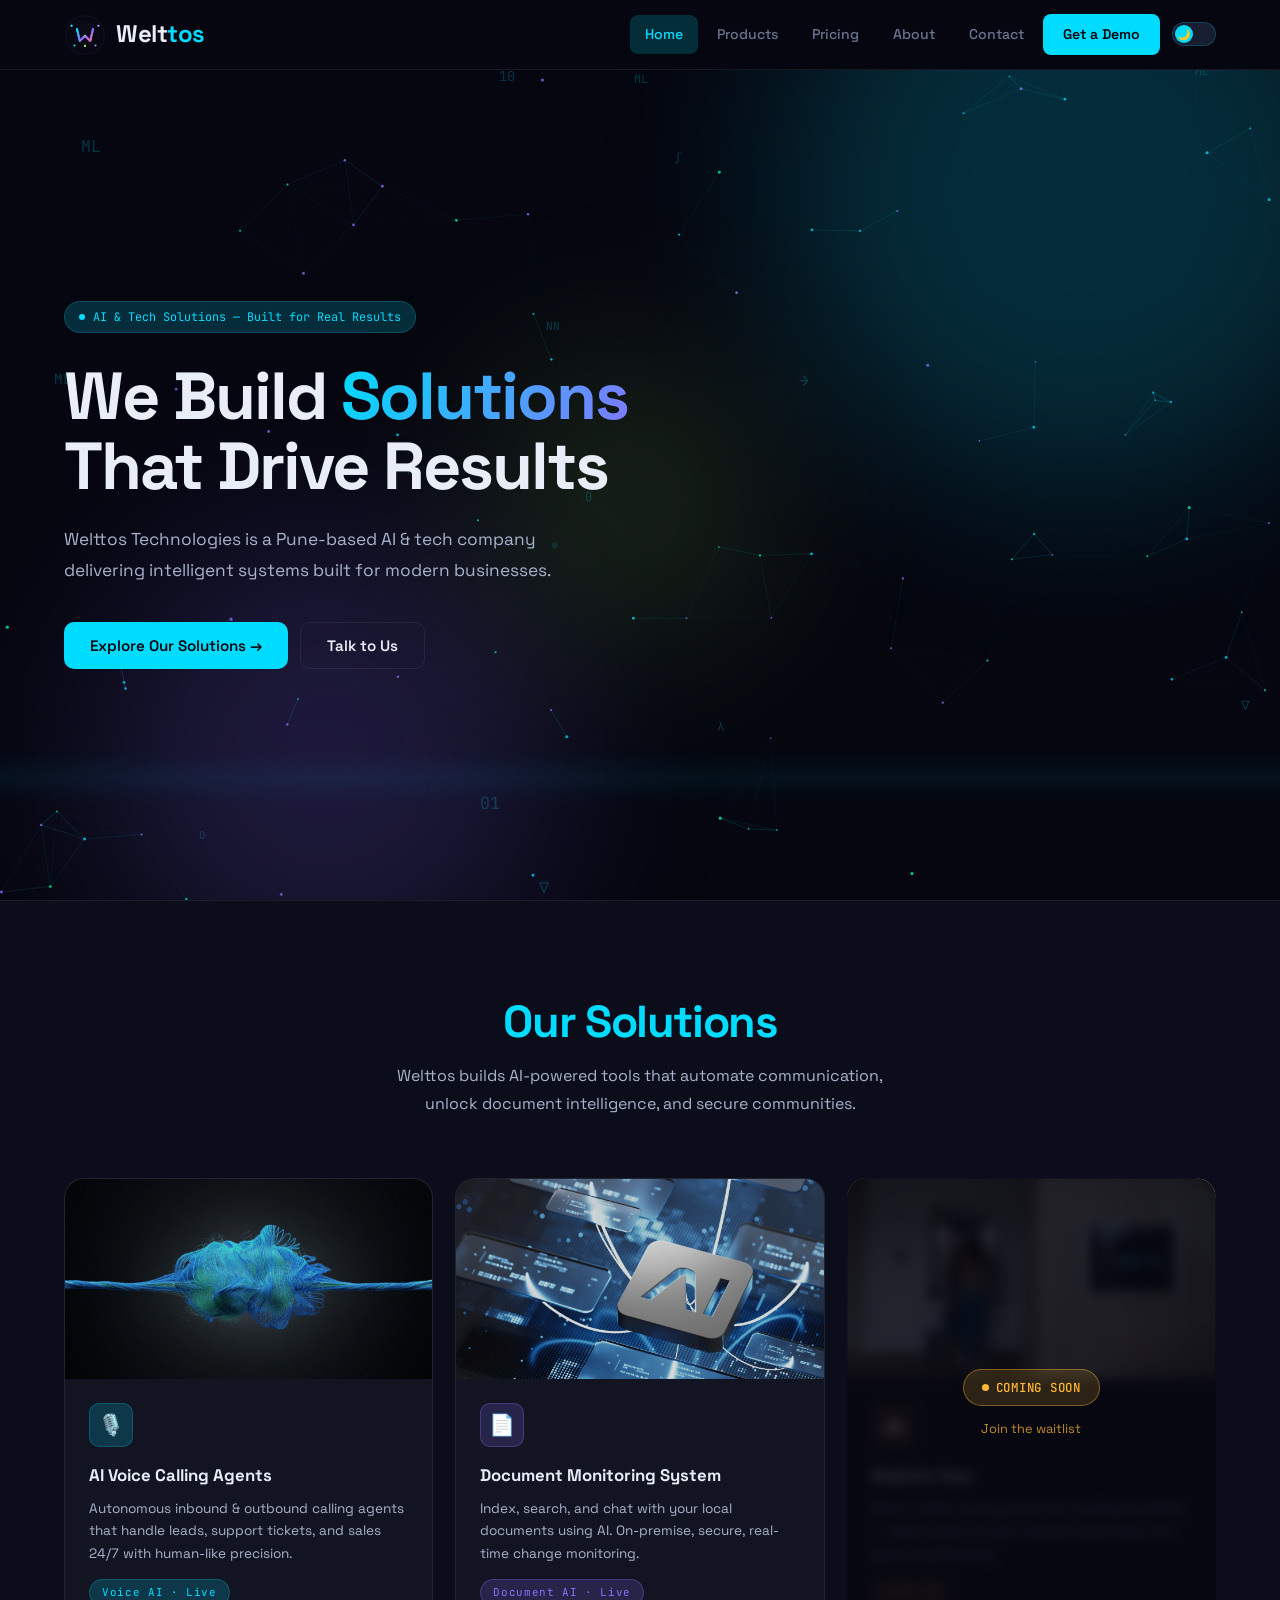
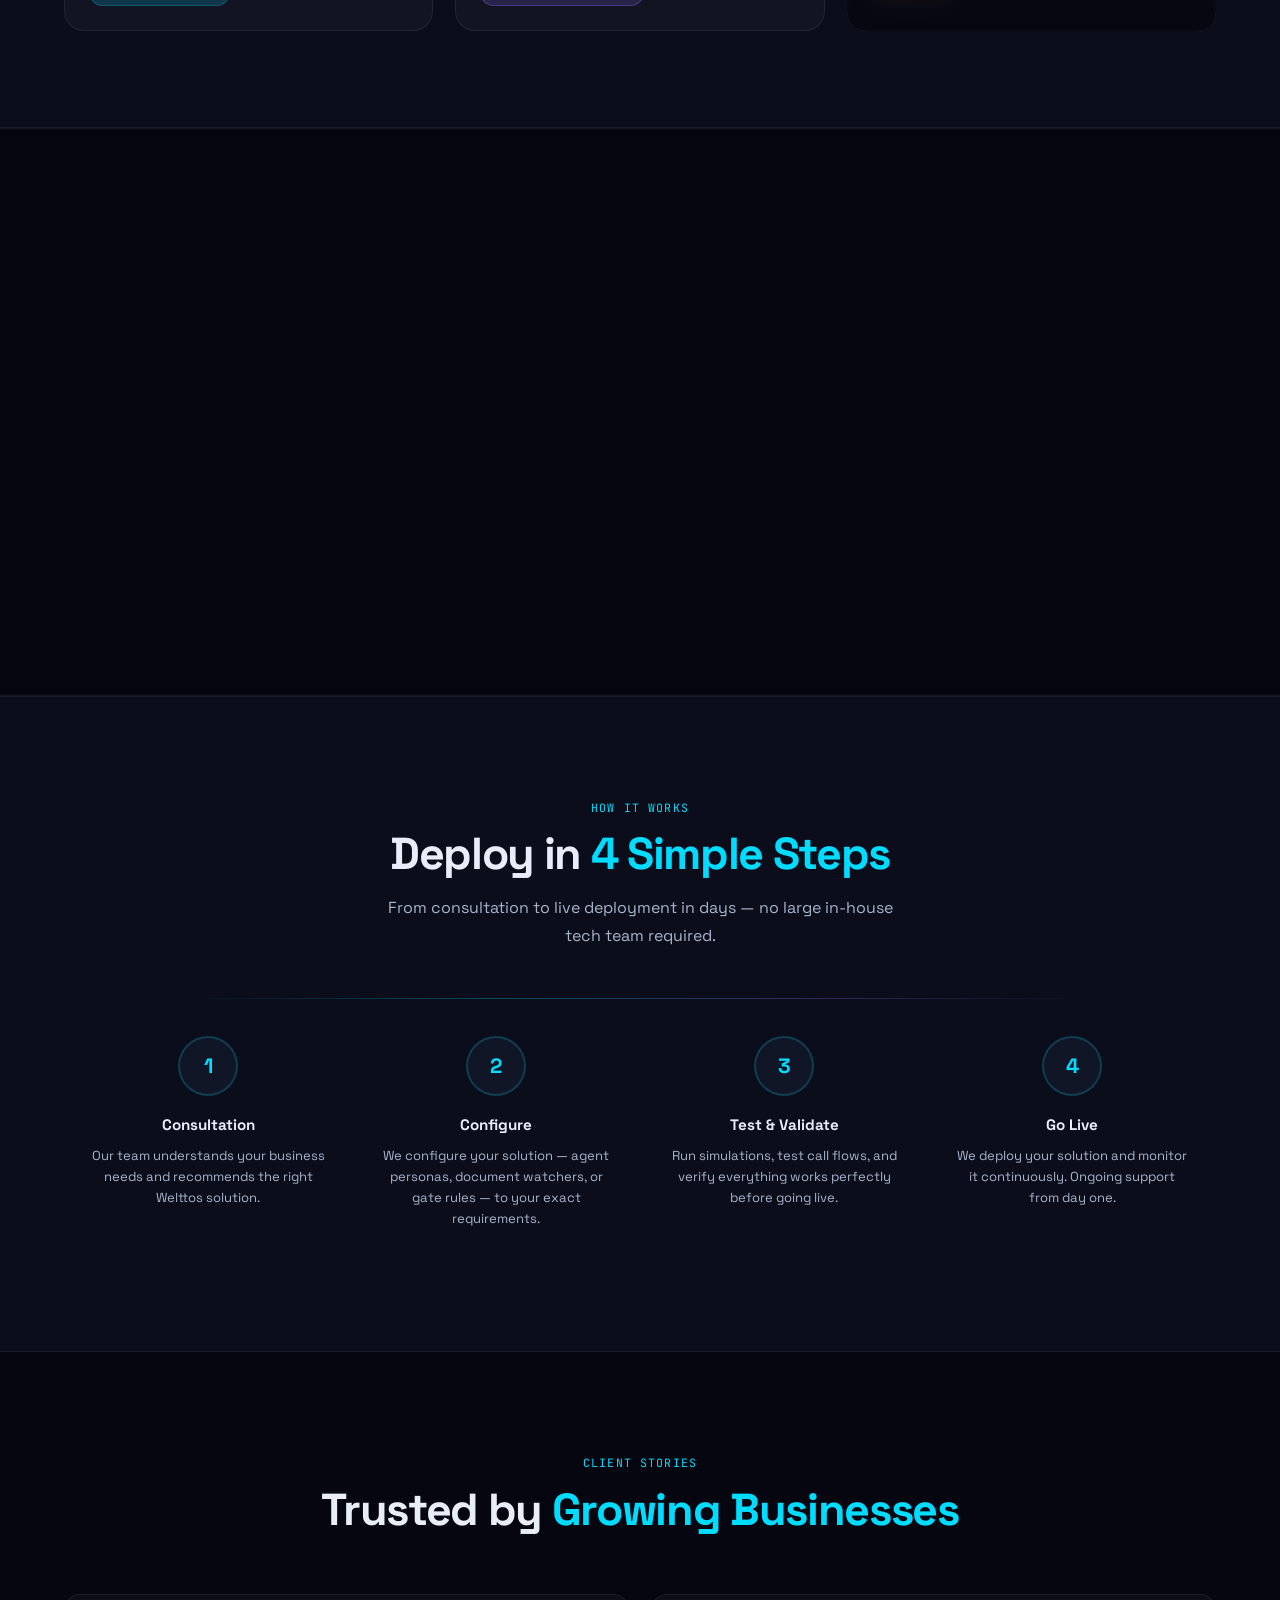
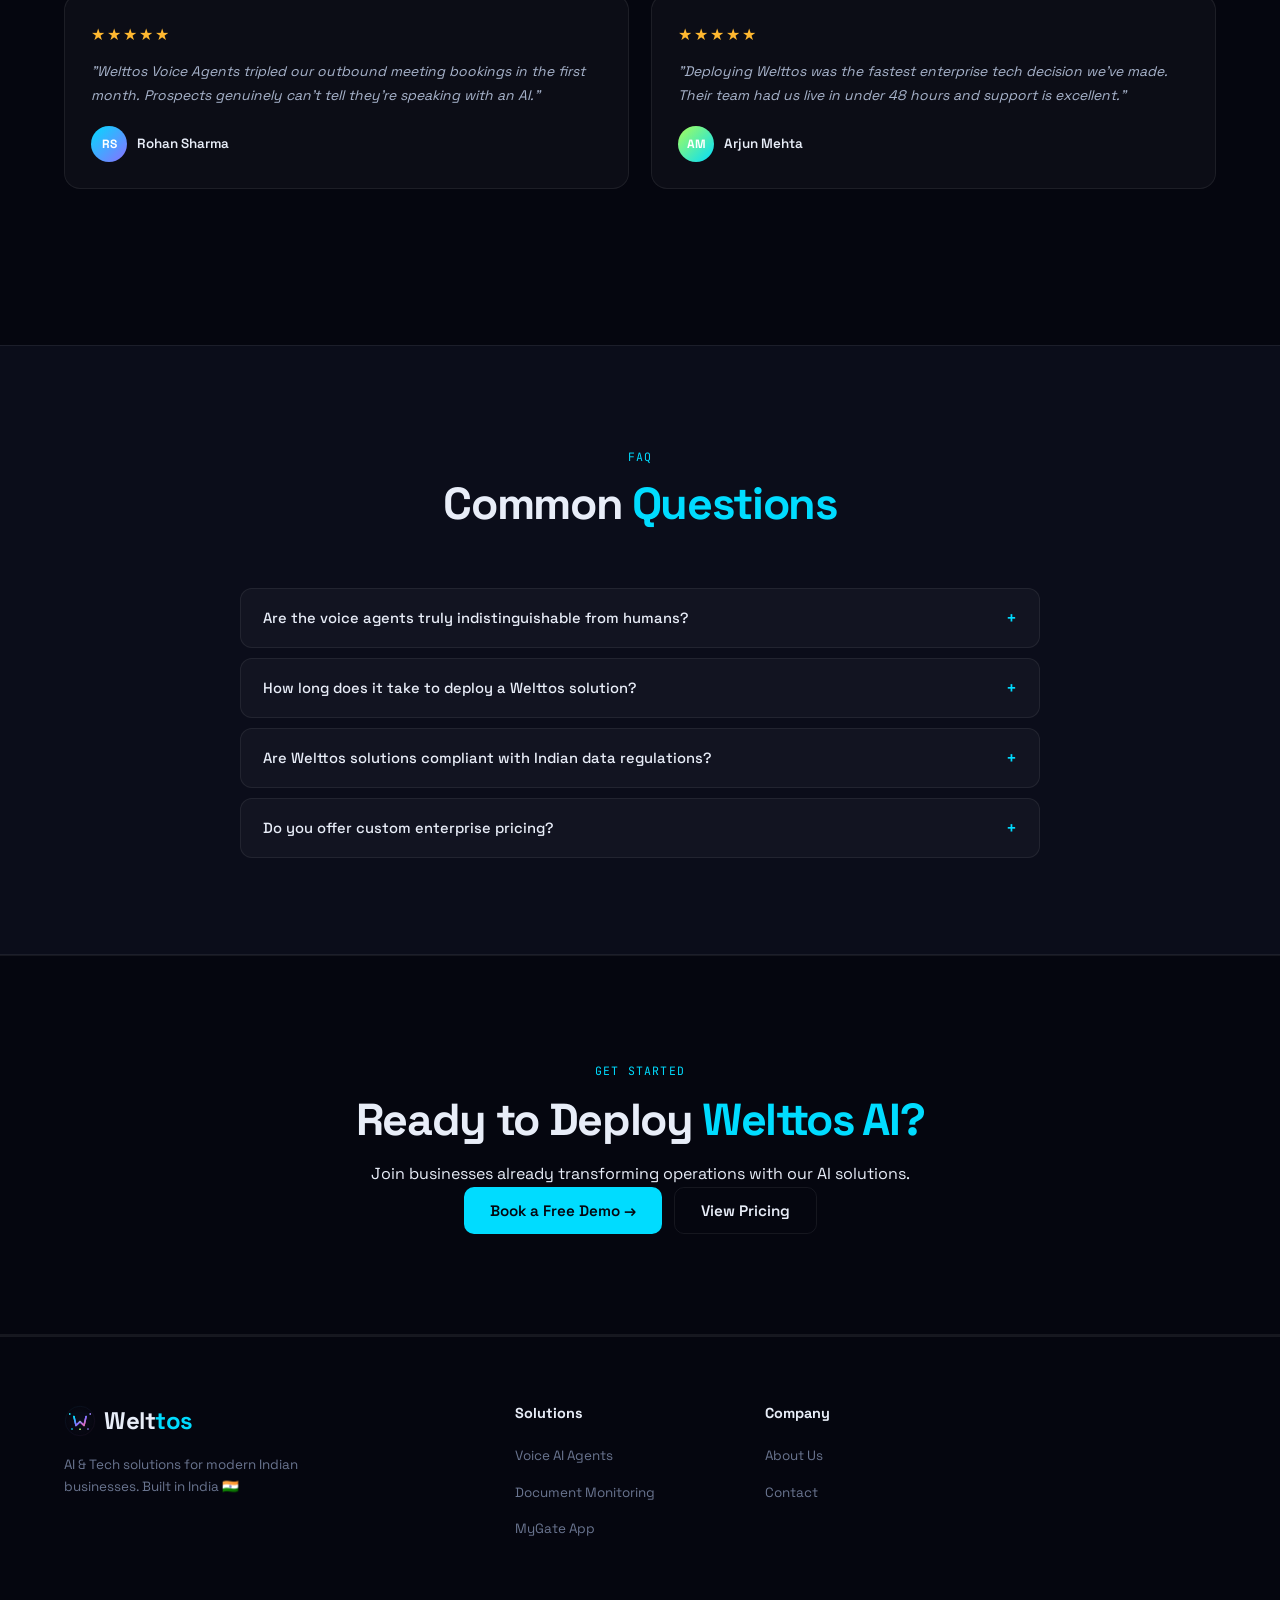
==== index.html @ 7e816e4b "Initial Release of the Website Added initial release with AI VA & DMS ON and WLGATE COMING SOON" ====
<!DOCTYPE html>
<html lang="en" data-theme="dark">
<head>
<meta charset="UTF-8"/>
<meta name="viewport" content="width=device-width, initial-scale=1.0"/>
<title>Welttos Technologies — AI & Tech Solutions</title>
<link rel="preconnect" href="https://fonts.googleapis.com"/>
<link rel="preconnect" href="https://fonts.gstatic.com" crossorigin/>
<link href="https://fonts.googleapis.com/css2?family=Space+Grotesk:wght@300;400;500;600;700&family=JetBrains+Mono:wght@400;500&display=swap" rel="stylesheet"/>
<link rel="stylesheet" href="assets/index.css"/>
</head>
<body>

<canvas id="bg-canvas"></canvas>

<!-- ════════ NAV ════════ -->
<nav id="main-nav">
  <div class="logo" onclick="showPage('home')">
    <div class="logo-mark" style="width:42px;height:42px;border-radius:10px;margin-right:10px;display:flex;align-items:center;justify-content:center;overflow:visible;"><svg width="42" height="42" viewBox="0 0 200 200" fill="none" xmlns="http://www.w3.org/2000/svg"> <defs> <linearGradient id="wt_g" x1="0%" y1="0%" x2="100%" y2="100%"> <stop offset="0%" stop-color="#00DCFF"/> <stop offset="55%" stop-color="#8B6FFF"/> <stop offset="100%" stop-color="#FF6B9D"/> </linearGradient> <filter id="wt_gw" x="-30%" y="-30%" width="160%" height="160%"> <feGaussianBlur stdDeviation="3.5" result="b"/> <feMerge><feMergeNode in="b"/><feMergeNode in="SourceGraphic"/></feMerge> </filter> <filter id="wt_nw" x="-80%" y="-80%" width="260%" height="260%"> <feGaussianBlur stdDeviation="2.5" result="b"/> <feMerge><feMergeNode in="b"/><feMergeNode in="SourceGraphic"/></feMerge> </filter> <radialGradient id="wt_bg" cx="50%" cy="50%" r="50%"> <stop offset="0%" stop-color="#0B0D1A"/> <stop offset="100%" stop-color="#05060F"/> </radialGradient> <clipPath id="wt_c"><circle cx="100" cy="100" r="94"/></clipPath> </defs> <circle cx="100" cy="100" r="95" fill="url(#wt_bg)"/> <circle cx="100" cy="100" r="92" stroke="url(#wt_g)" stroke-width="1" fill="none" opacity="0.4"/> <g clip-path="url(#wt_c)" opacity="0.18" stroke="#00DCFF" stroke-width="0.9" fill="none"> <line x1="36" y1="56" x2="62" y2="72"/> <line x1="164" y1="56" x2="138" y2="72"/> <line x1="75" y1="128" x2="50" y2="150"/> <line x1="125" y1="128" x2="150" y2="150"/> <line x1="100" y1="112" x2="100" y2="152"/> <line x1="36" y1="56" x2="100" y2="48"/> <line x1="164" y1="56" x2="100" y2="48"/> </g> <path d="M 62 72 L 75 128 L 100 104 L 125 128 L 138 72" stroke="url(#wt_g)" stroke-width="9.5" stroke-linecap="round" stroke-linejoin="round" fill="none" filter="url(#wt_gw)"/> <line x1="55" y1="72" x2="145" y2="72" stroke="url(#wt_g)" stroke-width="2.5" stroke-linecap="round" opacity="0.38"/> <circle cx="36" cy="56" r="5" fill="#00DCFF" opacity="0.92" filter="url(#wt_nw)"/> <circle cx="36" cy="56" r="2.2" fill="#fff" opacity="0.9"/> <circle cx="164" cy="56" r="5" fill="#8B6FFF" opacity="0.92" filter="url(#wt_nw)"/> <circle cx="164" cy="56" r="2.2" fill="#fff" opacity="0.9"/> <circle cx="50" cy="150" r="4.5" fill="#00DCFF" opacity="0.78" filter="url(#wt_nw)"/> <circle cx="50" cy="150" r="2" fill="#fff" opacity="0.88"/> <circle cx="150" cy="150" r="4.5" fill="#8B6FFF" opacity="0.78" filter="url(#wt_nw)"/> <circle cx="150" cy="150" r="2" fill="#fff" opacity="0.88"/> <circle cx="100" cy="152" r="5" fill="#AAFF57" opacity="0.88" filter="url(#wt_nw)"/> <circle cx="100" cy="152" r="2.2" fill="#fff" opacity="0.92"/> <circle cx="62" cy="72" r="3.2" fill="#00DCFF" opacity="0.92"/> <circle cx="138" cy="72" r="3.2" fill="#8B6FFF" opacity="0.92"/> <circle cx="100" cy="104" r="3.5" fill="#AAFF57" opacity="0.95"/> <circle cx="75" cy="128" r="2.8" fill="#00DCFF" opacity="0.72"/> <circle cx="125" cy="128" r="2.8" fill="#8B6FFF" opacity="0.72"/> </svg></div>
    Welt<em>tos</em>
  </div>
  <div class="nav-links">
    <a id="nav-home" class="active" onclick="showPage('home')">Home</a>
    <a id="nav-products" onclick="showPage('products')">Products</a>
    <a id="nav-pricing" onclick="showPage('pricing')">Pricing</a>
    <a id="nav-about" onclick="showPage('about')">About</a>
    <a id="nav-contact" onclick="showPage('contact')">Contact</a>
    <a class="nav-cta" onclick="showPage('contact')">Get a Demo</a>
    <button class="theme-toggle" onclick="toggleTheme()" aria-label="Toggle theme" title="Toggle light/dark theme">
      <div class="theme-toggle-thumb theme-toggle-icon" id="theme-icon">🌙</div>
    </button>
  </div>
</nav>

<!-- ════════════════════════════════
     HOME PAGE
════════════════════════════════ -->
<div id="page-home" class="page active">

  <!-- HERO -->
  <section class="hero">
    <div class="hero-glow hero-glow-1"></div>
    <div class="hero-glow hero-glow-2"></div>
    <div class="hero-glow hero-glow-3"></div>
    <div class="hero-content">
      <div class="chip"><div class="chip-dot"></div><span id="badge-text">AI & Tech Solutions Built for Real Results</span></div>
      <h1>We Build <span class="grad">Solutions</span> That Drive Results</h1>
      <p class="hero-sub">Welttos Technologies is a Pune-based AI & tech company delivering intelligent systems built for modern businesses.</p>
      <div class="btns">
        <button class="btn btn-fill" onclick="showPage('products')">Explore Our Solutions →</button>
        <button class="btn btn-outline" onclick="showPage('contact')">Talk to Us</button>
      </div>
    </div>
  </section>

  <!-- PRODUCTS OVERVIEW -->
  <section class="sec-alt-bg">
    <div class="sec-hd center">
      <h2><span class="hl">Our Solutions</span></h2>
      <p class="sec-sub">Welttos builds AI-powered tools that automate communication, unlock document intelligence, and secure communities.</p>
    </div>
    <div class="prod-grid">
      <div class="prod-card fu" onclick="showPage('products')">
        <img class="prod-img" src="./images/ai-voice-agents.png" alt="AI Voice Calling Agents"/>
        <div class="prod-body">
          <div class="prod-icon">🎙️</div>
          <h3>AI Voice Calling Agents</h3>
          <p>Autonomous inbound & outbound calling agents that handle leads, support tickets, and sales 24/7 with human-like precision.</p>
          <div class="prod-tag">Voice AI · Live</div>
        </div>
      </div>
      <div class="prod-card fu" onclick="showPage('products')">
        <img class="prod-img" src="./images/document-monitoring.png" alt="Document Monitoring System"/>
        <div class="prod-body">
          <div class="prod-icon" style="background:var(--violet2);border-color:rgba(139,111,255,.3)">📄</div>
          <h3>Document Monitoring System</h3>
          <p>Index, search, and chat with your local documents using AI. On-premise, secure, real-time change monitoring.</p>
          <div class="prod-tag prod-tag-v">Document AI · Live</div>
        </div>
      </div>
      <div class="cs-wrap fu" onclick="showPage('products')">
        <div class="prod-card" style="border-radius:0">
          <img class="prod-img" src="./images/my-gate-app.png" alt="MyGate App"/>
          <div class="prod-body">
            <div class="prod-icon" style="background:var(--amberglow);border-color:rgba(255,184,48,.3)">🏘️</div>
            <h3>MyGate App</h3>
            <p>Smart visitor management for housing societies — digital gate access, resident approvals, and guard dashboards.</p>
            <div class="prod-tag prod-tag-a">Gate AI</div>
          </div>
        </div>
        <div class="cs-overlay">
          <div class="cs-badge"><div class="cs-badge-dot"></div>COMING SOON</div>
          <div class="cs-sub">Join the waitlist</div>
        </div>
      </div>
    </div>
  </section>

  <!-- WHY WELTTOS -->
  <section style="background:var(--sec-hd);border-top:1px solid var(--border);border-bottom:1px solid var(--border);">
    <div style="display:grid;grid-template-columns:1fr 1fr;gap:64px;align-items:center;">
      <div class="fu">
        <span class="sec-tag" style="margin-bottom:16px;display:inline-flex;align-items:center;gap:6px;">Why Welttos</span>
        <h2>Solution That's Built for <span class="hl">Your Business</span></h2>
        <p style="color:var(--text2);line-height:1.8;margin-bottom:28px;font-size:.97rem;">We build custom intelligent systems trained on your data, integrated into your workflows, and optimised for your specific outcomes. Every deployment is unique — just like your business.</p>
        <a style="display:inline-flex;align-items:center;gap:6px;font-size:.88rem;font-weight:600;color:var(--primary);cursor:pointer;text-decoration:none;transition:opacity .2s;" onmouseenter="this.style.opacity='.75'" onmouseleave="this.style.opacity='1'" onclick="showPage('about')">
          Learn more about us
          <svg xmlns="http://www.w3.org/2000/svg" width="16" height="16" viewBox="0 0 24 24" fill="none" stroke="currentColor" stroke-width="2" stroke-linecap="round" stroke-linejoin="round"><path d="M5 12h14"/><path d="m12 5 7 7-7 7"/></svg>
        </a>
      </div>
      <div class="fu" style="display:flex;flex-direction:column;gap:10px;">
        <div class="why-item"><div class="why-check"><svg xmlns="http://www.w3.org/2000/svg" width="14" height="14" viewBox="0 0 24 24" fill="none" stroke="currentColor" stroke-width="2.5" stroke-linecap="round" stroke-linejoin="round"><path d="M21.801 10A10 10 0 1 1 17 3.335"/><path d="m9 11 3 3L22 4"/></svg></div><span>Custom AI Models trained on your data</span></div>
        <div class="why-item"><div class="why-check"><svg xmlns="http://www.w3.org/2000/svg" width="14" height="14" viewBox="0 0 24 24" fill="none" stroke="currentColor" stroke-width="2.5" stroke-linecap="round" stroke-linejoin="round"><path d="M21.801 10A10 10 0 1 1 17 3.335"/><path d="m9 11 3 3L22 4"/></svg></div><span>Enterprise-Grade Security &amp; Compliance</span></div>
        <div class="why-item"><div class="why-check"><svg xmlns="http://www.w3.org/2000/svg" width="14" height="14" viewBox="0 0 24 24" fill="none" stroke="currentColor" stroke-width="2.5" stroke-linecap="round" stroke-linejoin="round"><path d="M21.801 10A10 10 0 1 1 17 3.335"/><path d="m9 11 3 3L22 4"/></svg></div><span>Seamless Integration with existing tools</span></div>
        <div class="why-item"><div class="why-check"><svg xmlns="http://www.w3.org/2000/svg" width="14" height="14" viewBox="0 0 24 24" fill="none" stroke="currentColor" stroke-width="2.5" stroke-linecap="round" stroke-linejoin="round"><path d="M21.801 10A10 10 0 1 1 17 3.335"/><path d="m9 11 3 3L22 4"/></svg></div><span>Dedicated Implementation Support</span></div>
        <div class="why-item"><div class="why-check"><svg xmlns="http://www.w3.org/2000/svg" width="14" height="14" viewBox="0 0 24 24" fill="none" stroke="currentColor" stroke-width="2.5" stroke-linecap="round" stroke-linejoin="round"><path d="M21.801 10A10 10 0 1 1 17 3.335"/><path d="m9 11 3 3L22 4"/></svg></div><span>Scalable Architecture for any size</span></div>
        <div class="why-item"><div class="why-check"><svg xmlns="http://www.w3.org/2000/svg" width="14" height="14" viewBox="0 0 24 24" fill="none" stroke="currentColor" stroke-width="2.5" stroke-linecap="round" stroke-linejoin="round"><path d="M21.801 10A10 10 0 1 1 17 3.335"/><path d="m9 11 3 3L22 4"/></svg></div><span>Real-time Analytics &amp; Reporting</span></div>
      </div>
    </div>
  </section>

  <!-- HOW IT WORKS -->
  <section class="sec-alt-bg">
    <div class="sec-hd center">
      <div class="sec-tag">How It Works</div>
      <h2>Deploy in <span class="hl">4 Simple Steps</span></h2>
      <p class="sec-sub">From consultation to live deployment in days — no large in-house tech team required.</p>
    </div>
    <div class="steps">
      <div class="step fu"><div class="step-n">1</div><div class="step-t">Consultation</div><div class="step-d">Our team understands your business needs and recommends the right Welttos solution.</div></div>
      <div class="step fu"><div class="step-n">2</div><div class="step-t">Configure</div><div class="step-d">We configure your solution — agent personas, document watchers, or gate rules — to your exact requirements.</div></div>
      <div class="step fu"><div class="step-n">3</div><div class="step-t">Test & Validate</div><div class="step-d">Run simulations, test call flows, and verify everything works perfectly before going live.</div></div>
      <div class="step fu"><div class="step-n">4</div><div class="step-t">Go Live</div><div class="step-d">We deploy your solution and monitor it continuously. Ongoing support from day one.</div></div>
    </div>
  </section>

  <!-- TESTIMONIALS -->
  <section class="sec-hd">
    <div class="sec-hd center"><div class="sec-tag">Client Stories</div><h2>Trusted by <span class="hl">Growing Businesses</span></h2></div>
    <div class="test-grid">
      <div class="test-card fu">
        <div class="stars">★★★★★</div>
        <p class="test-q">"Welttos Voice Agents tripled our outbound meeting bookings in the first month. Prospects genuinely can't tell they're speaking with an AI."</p>
        <div class="test-auth"><div class="t-av" style="background:linear-gradient(135deg,#00DCFF,#8B6FFF)">RS</div><div><div class="t-name">Rohan Sharma</div></div></div>
      </div>
      <div class="test-card fu">
        <div class="stars">★★★★★</div>
        <p class="test-q">"Deploying Welttos was the fastest enterprise tech decision we've made. Their team had us live in under 48 hours and support is excellent."</p>
        <div class="test-auth"><div class="t-av" style="background:linear-gradient(135deg,#AAFF57,#00DCFF)">AM</div><div><div class="t-name">Arjun Mehta</div></div></div>
      </div>
    </div>
  </section>

  <!-- FAQ -->
  <section class="sec-alt-bg">
    <div class="sec-hd center"><div class="sec-tag">FAQ</div><h2>Common <span class="hl">Questions</span></h2></div>
    <div class="faq">
      <div class="faq-i"><button class="faq-q" onclick="toggleFaq(this)">Are the voice agents truly indistinguishable from humans? <span class="faq-arr">+</span></button><div class="faq-a"><p>Welttos Voice Agents use state-of-the-art neural TTS with natural intonation, breathing patterns, and dynamic responses. In tests, over 87% of listeners cannot distinguish our agents from live callers on first contact.</p></div></div>
      <div class="faq-i"><button class="faq-q" onclick="toggleFaq(this)">How long does it take to deploy a Welttos solution? <span class="faq-arr">+</span></button><div class="faq-a"><p>To deploy a solution the time taken will be based on the client's requirements. Our team handles the entire setup process for you.</p></div></div>
      <div class="faq-i"><button class="faq-q" onclick="toggleFaq(this)">Are Welttos solutions compliant with Indian data regulations? <span class="faq-arr">+</span></button><div class="faq-a"><p>Yes. We're compliant with TRAI calling regulations, India's DPDP Act 2023, and optionally GDPR and HIPAA for international clients, with full India-based server deployment options.</p></div></div>
      <div class="faq-i"><button class="faq-q" onclick="toggleFaq(this)">Do you offer custom enterprise pricing? <span class="faq-arr">+</span></button><div class="faq-a"><p>All our solutions are custom-quoted based on your specific requirements. There are no fixed fees or surprises. Schedule a consultation and we'll design a solution and pricing plan built around your needs.</p></div></div>
    </div>
  </section>

  <!-- CTA -->
  <div style="border-top: 1px solid var(--border);border-bottom: 2px solid var(--border);padding: 100px 5vw;text-align: center;">
    <div class="sec-tag" style="display:inline-block;margin-bottom:14px">Get Started</div>
    <h2>Ready to Deploy <span class="hl">Welttos AI?</span></h2>
    <p>Join businesses already transforming operations with our AI solutions.</p>
    <div class="cta-btns">
      <button class="btn btn-fill" onclick="showPage('contact')">Book a Free Demo →</button>
      <button class="btn btn-outline" onclick="showPage('pricing')">View Pricing</button>
    </div>
  </div>

  <footer>
    <div class="fg">
      <div class="fb"><div class="logo" onclick="showPage('home')" style="margin-bottom:0"><div class="logo-mark" style="width:32px;height:32px;border-radius:8px;margin-right:8px;display:flex;align-items:center;justify-content:center;overflow:visible;"><svg width="32" height="32" viewBox="0 0 200 200" fill="none" xmlns="http://www.w3.org/2000/svg"> <defs> <linearGradient id="wt_g" x1="0%" y1="0%" x2="100%" y2="100%"> <stop offset="0%" stop-color="#00DCFF"/> <stop offset="55%" stop-color="#8B6FFF"/> <stop offset="100%" stop-color="#FF6B9D"/> </linearGradient> <filter id="wt_gw" x="-30%" y="-30%" width="160%" height="160%"> <feGaussianBlur stdDeviation="3.5" result="b"/> <feMerge><feMergeNode in="b"/><feMergeNode in="SourceGraphic"/></feMerge> </filter> <filter id="wt_nw" x="-80%" y="-80%" width="260%" height="260%"> <feGaussianBlur stdDeviation="2.5" result="b"/> <feMerge><feMergeNode in="b"/><feMergeNode in="SourceGraphic"/></feMerge> </filter> <radialGradient id="wt_bg" cx="50%" cy="50%" r="50%"> <stop offset="0%" stop-color="#0B0D1A"/> <stop offset="100%" stop-color="#05060F"/> </radialGradient> <clipPath id="wt_c"><circle cx="100" cy="100" r="94"/></clipPath> </defs> <circle cx="100" cy="100" r="95" fill="url(#wt_bg)"/> <circle cx="100" cy="100" r="92" stroke="url(#wt_g)" stroke-width="1" fill="none" opacity="0.4"/> <g clip-path="url(#wt_c)" opacity="0.18" stroke="#00DCFF" stroke-width="0.9" fill="none"> <line x1="36" y1="56" x2="62" y2="72"/> <line x1="164" y1="56" x2="138" y2="72"/> <line x1="75" y1="128" x2="50" y2="150"/> <line x1="125" y1="128" x2="150" y2="150"/> <line x1="100" y1="112" x2="100" y2="152"/> <line x1="36" y1="56" x2="100" y2="48"/> <line x1="164" y1="56" x2="100" y2="48"/> </g> <path d="M 62 72 L 75 128 L 100 104 L 125 128 L 138 72" stroke="url(#wt_g)" stroke-width="9.5" stroke-linecap="round" stroke-linejoin="round" fill="none" filter="url(#wt_gw)"/> <line x1="55" y1="72" x2="145" y2="72" stroke="url(#wt_g)" stroke-width="2.5" stroke-linecap="round" opacity="0.38"/> <circle cx="36" cy="56" r="5" fill="#00DCFF" opacity="0.92" filter="url(#wt_nw)"/> <circle cx="36" cy="56" r="2.2" fill="#fff" opacity="0.9"/> <circle cx="164" cy="56" r="5" fill="#8B6FFF" opacity="0.92" filter="url(#wt_nw)"/> <circle cx="164" cy="56" r="2.2" fill="#fff" opacity="0.9"/> <circle cx="50" cy="150" r="4.5" fill="#00DCFF" opacity="0.78" filter="url(#wt_nw)"/> <circle cx="50" cy="150" r="2" fill="#fff" opacity="0.88"/> <circle cx="150" cy="150" r="4.5" fill="#8B6FFF" opacity="0.78" filter="url(#wt_nw)"/> <circle cx="150" cy="150" r="2" fill="#fff" opacity="0.88"/> <circle cx="100" cy="152" r="5" fill="#AAFF57" opacity="0.88" filter="url(#wt_nw)"/> <circle cx="100" cy="152" r="2.2" fill="#fff" opacity="0.92"/> <circle cx="62" cy="72" r="3.2" fill="#00DCFF" opacity="0.92"/> <circle cx="138" cy="72" r="3.2" fill="#8B6FFF" opacity="0.92"/> <circle cx="100" cy="104" r="3.5" fill="#AAFF57" opacity="0.95"/> <circle cx="75" cy="128" r="2.8" fill="#00DCFF" opacity="0.72"/> <circle cx="125" cy="128" r="2.8" fill="#8B6FFF" opacity="0.72"/> </svg></div>Welt<em>tos</em></div><p>AI & Tech solutions for modern Indian businesses. Built in India 🇮🇳</p></div>
      <div class="fc"><h4>Solutions</h4><ul><li><a onclick="showPage('products')">Voice AI Agents</a></li><li><a onclick="showPage('products')">Document Monitoring</a></li><li><a onclick="showPage('products')">MyGate App</a></li></ul></div>
      <div class="fc"><h4>Company</h4><ul><li><a onclick="showPage('about')">About Us</a></li><li><a onclick="showPage('contact')">Contact</a></li></ul></div>
    </div>
  </footer>
</div>
<!-- ════════════════════════════════
     PRODUCTS PAGE
════════════════════════════════ -->
<div id="page-products" class="page">

  <section class="pd-hero">
    <div class="sec-tag">Our Products &amp; Services</div>
    <h2>AI Solutions Built for <span class="hl">Real Results</span></h2>
    <p class="sec-sub" style="margin:0 auto">Three powerful AI solutions designed to automate, monitor, and manage — so your business runs smarter, faster, and more securely.</p>
  </section>

  <!-- PRODUCT 01: VOICE AGENTS -->
  <div class="pds">
    <div class="fu">
      <div class="pbadge pb-c">Product 01</div>
      <h2>AI Voice Calling Agents —<br><span class="hl">Outbound &amp; Inbound</span></h2>
      <p style="color:var(--text2);margin-top:14px;line-height:1.8;font-size:.95rem;">Deploy intelligent AI-powered voice agents that handle calls 24/7 — no human needed. From lead qualification to customer support, our agents speak, listen, and act with human-like precision.</p>
      <div style="display:flex;gap:10px;flex-wrap:wrap;margin:18px 0 0px;">
        <span class="prod-tag">Outbound Campaigns</span>
        <span class="prod-tag">Inbound Support</span>
        <span class="prod-tag">Sales Automation</span>
        <span class="prod-tag">Lead Qualification</span>
      </div>
    </div>
    <div class="fu">
      <img src="./images/ai-voice-agents.png" alt="Voice Agents" style="width:100%;border-radius:16px;border:1px solid var(--border);display:block;height:52vh;object-fit:cover;"/>
    </div>
  </div>

  <!-- Voice Feature Cards -->
  <section style="padding:50px 5vw;">
    <div class="f4-grid">
      <div class="f-card fu"><div class="f-icon">📤</div><h3>Outbound Calling</h3><p>Automated outreach campaigns, lead follow-ups, and appointment scheduling at scale.</p></div>
      <div class="f-card fu"><div class="f-icon">📥</div><h3>Inbound Calling</h3><p>Handle customer queries, support tickets, and FAQs automatically — 24/7.</p></div>
      <div class="f-card fu"><div class="f-icon">👥</div><h3>Sales Rep Agent</h3><p>Qualify prospects, pitch products, and close deals via intelligent voice conversations.</p></div>
      <div class="f-card fu"><div class="f-icon">📊</div><h3>Lead Qualification</h3><p>Score and qualify leads in real-time during calls using AI-driven conversation logic.</p></div>
      <div class="f-card fu"><div class="f-icon">🌐</div><h3>Multi-language Support</h3><p>Communicate fluently in 40+ languages — expand your reach globally.</p></div>
      <div class="f-card fu"><div class="f-icon">🗄️</div><h3>CRM Integration</h3><p>Sync call data, notes, and outcomes to your CRM automatically after every call.</p></div>
      <div class="f-card fu"><div class="f-icon">🎙️</div><h3>Real-time Analytics</h3><p>Call recordings, transcripts, and sentiment analysis dashboard for every interaction.</p></div>
      <div class="f-card fu"><div class="f-icon">🎭</div><h3>Custom Voice &amp; Persona</h3><p>Train the agent with your brand voice, script, and personality for authentic interactions.</p></div>
    </div>
    <h3 style="font-family:'Space Grotesk',sans-serif;font-weight:700;font-size:1.2rem;color:var(--text);margin-bottom:28px;margin-top:28px;">Use Case Scenarios</h3>
    <div class="uc-grid">
      <div class="uc-item"><div class="uc-icon">📅</div><div><div class="uc-t">Appointment Reminders</div><div class="uc-d">Auto-call patients/clients to confirm or reschedule appointments.</div></div></div>
      <div class="uc-item"><div class="uc-icon">🎯</div><div><div class="uc-t">Cold Outreach</div><div class="uc-d">Run high-volume outbound campaigns without a sales team.</div></div></div>
      <div class="uc-item"><div class="uc-icon">📞</div><div><div class="uc-t">Customer Support</div><div class="uc-d">First-line support that resolves 80% of queries without escalation.</div></div></div>
      <div class="uc-item"><div class="uc-icon">📋</div><div><div class="uc-t">Survey &amp; Feedback</div><div class="uc-d">Collect post-service feedback via automated voice surveys.</div></div></div>
      <div class="uc-item"><div class="uc-icon">💰</div><div><div class="uc-t">Debt Collection</div><div class="uc-d">Polite, compliant automated follow-ups for overdue payments.</div></div></div>
      <div class="uc-item"><div class="uc-icon">✅</div><div><div class="uc-t">Order Confirmation</div><div class="uc-d">Confirm orders, delivery slots, and updates via voice calls.</div></div></div>
    </div>
  </section>

  <!-- PRODUCT 02: DOCUMENT MONITORING -->
  <div class="pds" style="background:var(--sec-alt);">
    <div class="fu">
      <img src="./images/document-monitoring.png" alt="Document Monitoring" style="width:100%;border-radius:16px;border:1px solid var(--border);display:block;"/>
    </div>
    <div class="fu">
      <div class="pbadge pb-v">Product 02</div>
      <h2>AI-Powered <span class="hlv">Document Intelligence</span></h2>
      <p style="color:var(--text2);margin-top:14px;line-height:1.8;font-size:.95rem;">Monitor, search, and interact with all your local documents using AI. Ask questions in plain English and get instant answers extracted directly from your files — securely, locally.</p>
      <div style="display:flex;gap:10px;flex-wrap:wrap;margin:18px 0 0px;">
        <span class="prod-tag prod-tag-v">Smart Indexing</span>
        <span class="prod-tag prod-tag-v">Natural Language Q&amp;A</span>
        <span class="prod-tag prod-tag-v">Real-time Monitoring</span>
        <span class="prod-tag prod-tag-v">Secure Local Processing</span>
      </div>
    </div>
  </div>

  <!-- Document Feature Cards -->
  <section style="padding:50px 5vw;">
    <div class="f4-grid">
      <div class="f-card fu" style="border-color:rgba(139,111,255,.15)"><div class="f-icon" style="background:var(--violet2);border-color:rgba(139,111,255,.3)">📑</div><h3>Smart Document Indexing</h3><p>Automatically indexes all local documents by content — PDFs, Word, Excel, and more.</p></div>
      <div class="f-card fu" style="border-color:rgba(139,111,255,.15)"><div class="f-icon" style="background:var(--violet2);border-color:rgba(139,111,255,.3)">🔍</div><h3>Natural Language Search</h3><p>Find any document by asking in plain English. No complex query syntax needed.</p></div>
      <div class="f-card fu" style="border-color:rgba(139,111,255,.15)"><div class="f-icon" style="background:var(--violet2);border-color:rgba(139,111,255,.3)">💬</div><h3>Q&amp;A with Documents</h3><p>Ask questions and get precise answers extracted directly from your document content.</p></div>
      <div class="f-card fu" style="border-color:rgba(139,111,255,.15)"><div class="f-icon" style="background:var(--violet2);border-color:rgba(139,111,255,.3)">🔄</div><h3>Real-time Monitoring</h3><p>Watch folders for new or changed documents and auto-index them instantly.</p></div>
      <div class="f-card fu" style="border-color:rgba(139,111,255,.15)"><div class="f-icon" style="background:var(--violet2);border-color:rgba(139,111,255,.3)">📂</div><h3>Multi-format Support</h3><p>PDF, Word, Excel, PowerPoint, TXT, and more — all formats supported out of the box.</p></div>
      <div class="f-card fu" style="border-color:rgba(139,111,255,.15)"><div class="f-icon" style="background:var(--violet2);border-color:rgba(139,111,255,.3)">🔒</div><h3>Secure Local Processing</h3><p>Your data never leaves your infrastructure. All processing happens on your servers.</p></div>
      <div class="f-card fu" style="border-color:rgba(139,111,255,.15)"><div class="f-icon" style="background:var(--violet2);border-color:rgba(139,111,255,.3)">📌</div><h3>Version Tracking</h3><p>Track document changes over time with full version history and diff comparison.</p></div>
      <div class="f-card fu" style="border-color:rgba(139,111,255,.15)"><div class="f-icon" style="background:var(--violet2);border-color:rgba(139,111,255,.3)">📤</div><h3>Bulk Export &amp; Reports</h3><p>Generate summaries and comprehensive reports from entire document sets in one click.</p></div>
    </div>
  </section>

  <!-- PRODUCT 03: MYGATE — COMING SOON -->
  <div>
    <div style="position:relative;border-radius:20px;overflow:hidden;">
      <div style="opacity:.25;filter:blur(4px);pointer-events:none;">
        <div class="pds" style="background:var(--sec-alt);">
          <div class="fu">
            <div class="pbadge pb-a">Product 03</div>
            <h2>Smart Visitor Management for <span style="color:var(--amber)">Housing Societies</span></h2>
            <p style="color:var(--text2);margin-top:14px;line-height:1.8;">A complete digital gate management solution for modern residential communities.</p>
            <div style="display:flex;gap:10px;flex-wrap:wrap;margin:18px 0 0px;">
              <span class="prod-tag prod-tag-a">Visitor Requests</span>
              <span class="prod-tag prod-tag-a">Instant Approvals</span>
              <span class="prod-tag prod-tag-a">Guard Dashboard</span>
              <span class="prod-tag prod-tag-a">Delivery Management</span>
            </div>
          </div>
          <div class="fu">
            <img src="./images/my-gate-app.png" alt="MyGate" style="width:100%;border-radius:16px;border:1px solid var(--border);display:block;"/>
          </div>
        </div>
        <section style="padding:50px 5vw;">
          <div class="f4-grid">
            <div class="f-card fu" style="border-color:rgba(255,184,48,.15)"><div class="f-icon" style="background:var(--amberglow);border-color:rgba(255,184,48,.3)">📱</div><h3>Visitor Request System</h3><p>Visitor sends an entry request from the gate via the app — instantly notifying the resident.</p></div>
            <div class="f-card fu" style="border-color:rgba(255,184,48,.15)"><div class="f-icon" style="background:var(--amberglow);border-color:rgba(255,184,48,.3)">🔔</div><h3>Instant Resident Notification</h3><p>Resident receives a real-time push notification with visitor details and photo.</p></div>
            <div class="f-card fu" style="border-color:rgba(255,184,48,.15)"><div class="f-icon" style="background:var(--amberglow);border-color:rgba(255,184,48,.3)">✅</div><h3>One-tap Approval/Denial</h3><p>Resident approves or denies entry with a single tap — no calls, no delays.</p></div>
            <div class="f-card fu" style="border-color:rgba(255,184,48,.15)"><div class="f-icon" style="background:var(--amberglow);border-color:rgba(255,184,48,.3)">🖥️</div><h3>Security Guard Dashboard</h3><p>Guard sees all approved visitors on their device and manages gate access seamlessly.</p></div>
            <div class="f-card fu" style="border-color:rgba(255,184,48,.15)"><div class="f-icon" style="background:var(--amberglow);border-color:rgba(255,184,48,.3)">📋</div><h3>Pre-approved Visitor Lists</h3><p>Residents can pre-approve frequent visitors like family, maids, or drivers.</p></div>
            <div class="f-card fu" style="border-color:rgba(255,184,48,.15)"><div class="f-icon" style="background:var(--amberglow);border-color:rgba(255,184,48,.3)">📦</div><h3>Delivery Management</h3><p>Handle courier and delivery entries with OTP-based verification for secure handoffs.</p></div>
            <div class="f-card fu" style="border-color:rgba(255,184,48,.15)"><div class="f-icon" style="background:var(--amberglow);border-color:rgba(255,184,48,.3)">🕐</div><h3>Visitor History &amp; Logs</h3><p>Complete audit trail of all entries and exits with timestamps and photos.</p></div>
            <div class="f-card fu" style="border-color:rgba(255,184,48,.15)"><div class="f-icon" style="background:var(--amberglow);border-color:rgba(255,184,48,.3)">🚨</div><h3>Emergency Alerts</h3><p>Panic button and emergency broadcast to all residents and security personnel.</p></div>
            <div class="f-card fu" style="border-color:rgba(255,184,48,.15)"><div class="f-icon" style="background:var(--amberglow);border-color:rgba(255,184,48,.3)">⚙️</div><h3>Society Admin Panel</h3><p>Manage multiple gates, guards, residents, and societies from a central admin dashboard.</p></div>
          </div>
        </section>
      </div>
      <div style="position:absolute;inset:0;display:flex;flex-direction:column;align-items:center;justify-content:center;gap:16px;background:var(--cs-overlay);backdrop-filter:blur(5px);border-radius:20px;">
        <div class="cs-badge" style="font-size:.85rem;padding:9px 24px;"><div class="cs-badge-dot"></div>COMING SOON</div>
        <div style="font-size:.92rem;color:var(--cs-badge-text);text-align:center;max-width:440px;line-height:1.7;opacity:.9;">Smart visitor management for housing societies. We're putting the finishing touches on this product — join the waitlist to be among the first to experience it.</div>
        <button class="btn" style="margin-top:6px;background:var(--cs-badge-bg);color:var(--cs-badge-text);border:1px solid var(--cs-badge-bor);" onclick="showPage('contact')">Enquire Now →</button>
      </div>
    </div>
  </div>

  <div class="cta-band">
    <h2>Ready to Deploy <span class="hl">Welttos Solutions?</span></h2>
    <p>Every solution is custom-configured for your business. Let's build something that works for you.</p>
    <div class="cta-btns">
      <button class="btn btn-fill" onclick="showPage('contact')">Book a Free Demo →</button>
      <button class="btn btn-outline" onclick="showPage('pricing')">View Custom Pricing</button>
    </div>
  </div>

  <footer>
    <div class="fg">
      <div class="fb"><div class="logo" onclick="showPage('home')" style="margin-bottom:0"><div class="logo-mark" style="width:32px;height:32px;border-radius:8px;margin-right:8px;display:flex;align-items:center;justify-content:center;overflow:visible;"><svg width="32" height="32" viewBox="0 0 200 200" fill="none" xmlns="http://www.w3.org/2000/svg"> <defs> <linearGradient id="wt_g" x1="0%" y1="0%" x2="100%" y2="100%"> <stop offset="0%" stop-color="#00DCFF"/> <stop offset="55%" stop-color="#8B6FFF"/> <stop offset="100%" stop-color="#FF6B9D"/> </linearGradient> <filter id="wt_gw" x="-30%" y="-30%" width="160%" height="160%"> <feGaussianBlur stdDeviation="3.5" result="b"/> <feMerge><feMergeNode in="b"/><feMergeNode in="SourceGraphic"/></feMerge> </filter> <filter id="wt_nw" x="-80%" y="-80%" width="260%" height="260%"> <feGaussianBlur stdDeviation="2.5" result="b"/> <feMerge><feMergeNode in="b"/><feMergeNode in="SourceGraphic"/></feMerge> </filter> <radialGradient id="wt_bg" cx="50%" cy="50%" r="50%"> <stop offset="0%" stop-color="#0B0D1A"/> <stop offset="100%" stop-color="#05060F"/> </radialGradient> <clipPath id="wt_c"><circle cx="100" cy="100" r="94"/></clipPath> </defs> <circle cx="100" cy="100" r="95" fill="url(#wt_bg)"/> <circle cx="100" cy="100" r="92" stroke="url(#wt_g)" stroke-width="1" fill="none" opacity="0.4"/> <g clip-path="url(#wt_c)" opacity="0.18" stroke="#00DCFF" stroke-width="0.9" fill="none"> <line x1="36" y1="56" x2="62" y2="72"/> <line x1="164" y1="56" x2="138" y2="72"/> <line x1="75" y1="128" x2="50" y2="150"/> <line x1="125" y1="128" x2="150" y2="150"/> <line x1="100" y1="112" x2="100" y2="152"/> <line x1="36" y1="56" x2="100" y2="48"/> <line x1="164" y1="56" x2="100" y2="48"/> </g> <path d="M 62 72 L 75 128 L 100 104 L 125 128 L 138 72" stroke="url(#wt_g)" stroke-width="9.5" stroke-linecap="round" stroke-linejoin="round" fill="none" filter="url(#wt_gw)"/> <line x1="55" y1="72" x2="145" y2="72" stroke="url(#wt_g)" stroke-width="2.5" stroke-linecap="round" opacity="0.38"/> <circle cx="36" cy="56" r="5" fill="#00DCFF" opacity="0.92" filter="url(#wt_nw)"/> <circle cx="36" cy="56" r="2.2" fill="#fff" opacity="0.9"/> <circle cx="164" cy="56" r="5" fill="#8B6FFF" opacity="0.92" filter="url(#wt_nw)"/> <circle cx="164" cy="56" r="2.2" fill="#fff" opacity="0.9"/> <circle cx="50" cy="150" r="4.5" fill="#00DCFF" opacity="0.78" filter="url(#wt_nw)"/> <circle cx="50" cy="150" r="2" fill="#fff" opacity="0.88"/> <circle cx="150" cy="150" r="4.5" fill="#8B6FFF" opacity="0.78" filter="url(#wt_nw)"/> <circle cx="150" cy="150" r="2" fill="#fff" opacity="0.88"/> <circle cx="100" cy="152" r="5" fill="#AAFF57" opacity="0.88" filter="url(#wt_nw)"/> <circle cx="100" cy="152" r="2.2" fill="#fff" opacity="0.92"/> <circle cx="62" cy="72" r="3.2" fill="#00DCFF" opacity="0.92"/> <circle cx="138" cy="72" r="3.2" fill="#8B6FFF" opacity="0.92"/> <circle cx="100" cy="104" r="3.5" fill="#AAFF57" opacity="0.95"/> <circle cx="75" cy="128" r="2.8" fill="#00DCFF" opacity="0.72"/> <circle cx="125" cy="128" r="2.8" fill="#8B6FFF" opacity="0.72"/> </svg></div>Welt<em>tos</em></div><p>AI & Tech solutions for modern Indian businesses. Built in India 🇮🇳</p></div>
      <div class="fc"><h4>Solutions</h4><ul><li><a onclick="showPage('products')">Voice AI Agents</a></li><li><a onclick="showPage('products')">Document Monitoring</a></li><li><a onclick="showPage('products')">MyGate App</a></li></ul></div>
      <div class="fc"><h4>Company</h4><ul><li><a onclick="showPage('about')">About Us</a></li><li><a onclick="showPage('contact')">Contact</a></li></ul></div>
    </div>
  </footer>
</div>
<!-- ════════════════════════════════
     PRICING PAGE
════════════════════════════════ -->
<div id="page-pricing" class="page">

  <section class="pricing-hero">
    <div class="chip" style="margin-bottom:20px;"><div class="chip-dot"></div>Flexible Pricing</div>
    <h2>Pricing Built Around <span class="hl">Your Needs</span></h2>
    <p class="sec-sub" style="margin:0 auto">Every business is different. Our pricing scales with your requirements — no hidden fees, no surprises.<br>All prices are custom-quoted based on your specific requirements and scale.</p>
  </section>

  <!-- VOICE CALLING AGENTS PRICING -->
  <section style="padding:60px 5vw 80px;">
    <div class="price-group-hd">
      <div class="chip"><div class="chip-dot"></div>AI Voice Calling Agents</div>
      <p style="color:var(--muted);margin-top:10px;font-size:.9rem;">Scalable voice AI for businesses of all sizes</p>
    </div>
    <div class="price-grid">
      <div class="pc fu">
        <div class="plan-name">Starter</div>
        <div class="plan-sub">Perfect for small businesses</div>
        <div class="plan-quote">Custom Quote</div>
        <div class="plan-quote-sub">Tailored to your call volume &amp; needs</div>
        <ul class="plan-f">
          <li>Up to 1,000 calls/month</li>
          <li>Basic inbound &amp; outbound calling</li>
          <li>Standard voice persona</li>
          <li>Custom call scripts</li>
          <li>Call recordings &amp; transcripts</li>
          <li>Email support</li>
          <li>Basic analytics dashboard</li>
        </ul>
        <button class="btn btn-outline" style="width:100%;justify-content:center;" onclick="showPage('contact')">Get Started</button>
      </div>
      <div class="pc feat fu">
        <div class="pop">Most Popular</div>
        <div class="plan-name">Growth</div>
        <div class="plan-sub">For scaling teams</div>
        <div class="plan-quote">Custom Quote</div>
        <div class="plan-quote-sub">Tailored to your call volume &amp; needs</div>
        <ul class="plan-f">
          <li>Up to 10,000 calls/month</li>
          <li>Multi-agent setup</li>
          <li>CRM Integration (Salesforce, HubSpot)</li>
          <li>Lead qualification &amp; scoring</li>
          <li>Custom call scripts</li>
          <li>Priority support</li>
          <li>Advanced analytics &amp; sentiment</li>
          <li>Multi-language support</li>
        </ul>
        <button class="btn btn-fill" style="width:100%;justify-content:center;" onclick="showPage('contact')">Get Started</button>
      </div>
      <div class="pc fu">
        <div class="plan-name">Enterprise</div>
        <div class="plan-sub">For large-scale operations</div>
        <div class="plan-quote">Custom Quote</div>
        <div class="plan-quote-sub">Tailored to your call volume &amp; needs</div>
        <ul class="plan-f">
          <li>Unlimited calls/month</li>
          <li>Custom voice personas &amp; branding</li>
          <li>Dedicated infrastructure</li>
          <li>SLA guarantee (99.9% uptime)</li>
          <li>24/7 dedicated support</li>
          <li>Custom AI model training</li>
          <li>White-label option</li>
          <li>On-premise deployment available</li>
        </ul>
        <button class="btn btn-outline" style="width:100%;justify-content:center;" onclick="showPage('contact')">Contact Sales</button>
      </div>
    </div>
  </section>

  <!-- DOCUMENT MONITORING PRICING -->
  <section class="sec-alt-bg" style="padding:60px 5vw 80px;">
    <div class="price-group-hd">
      <div class="chip" style="background:var(--violet2);color:var(--violet);border-color:rgba(139,111,255,.3);"><div class="chip-dot" style="background:var(--violet);"></div>Document Monitoring System</div>
      <p style="color:var(--muted);margin-top:10px;font-size:.9rem;">AI-powered document intelligence for teams and enterprises</p>
    </div>
    <div class="price-grid">
      <div class="pc fu">
        <div class="plan-name">Basic</div>
        <div class="plan-sub">For individuals &amp; small teams</div>
        <div class="plan-quote" style="color:var(--violet);">Custom Quote</div>
        <div class="plan-quote-sub">Tailored to your document volume &amp; needs</div>
        <ul class="plan-f">
          <li>Up to 10,000 documents</li>
          <li>Single-user access</li>
          <li>Local folder monitoring</li>
          <li>Basic Q&amp;A with documents</li>
          <li>PDF, Word, TXT support</li>
          <li>Email support</li>
        </ul>
        <button class="btn btn-outline" style="width:100%;justify-content:center;" onclick="showPage('contact')">Get Started</button>
      </div>
      <div class="pc feat fu" style="border-color:var(--violet);box-shadow:0 0 0 1px var(--violet),var(--shadow-c);">
        <div class="pop" style="background:var(--violet);">Recommended</div>
        <div class="plan-name">Professional</div>
        <div class="plan-sub">For growing teams</div>
        <div class="plan-quote" style="color:var(--violet);">Custom Quote</div>
        <div class="plan-quote-sub">Tailored to your document volume &amp; needs</div>
        <ul class="plan-f">
          <li>Up to 100,000 documents</li>
          <li>Team access (up to 35 users)</li>
          <li>Advanced natural language search</li>
          <li>API access for integrations</li>
          <li>All file formats supported</li>
          <li>Version tracking &amp; history</li>
          <li>Priority support</li>
          <li>Bulk export &amp; reports</li>
        </ul>
        <button class="btn btn-fill" style="width:100%;justify-content:center;background:var(--violet);" onclick="showPage('contact')">Get Started</button>
      </div>
      <div class="pc fu">
        <div class="plan-name">Enterprise</div>
        <div class="plan-sub">For large organisations</div>
        <div class="plan-quote" style="color:var(--violet);">Custom Quote</div>
        <div class="plan-quote-sub">Tailored to your document volume &amp; needs</div>
        <ul class="plan-f">
          <li>Unlimited documents</li>
          <li>Unlimited users</li>
          <li>Custom deployment options</li>
          <li>On-premise installation</li>
          <li>Dedicated support team</li>
          <li>Custom AI model fine-tuning</li>
          <li>Advanced security &amp; compliance</li>
          <li>SLA guarantee</li>
        </ul>
        <button class="btn btn-outline" style="width:100%;justify-content:center;" onclick="showPage('contact')">Contact Sales</button>
      </div>
    </div>
  </section>

  <!-- MYGATE PRICING — COMING SOON -->
  <section style="padding:60px 5vw 80px;">
    <div style="position:relative;border-radius:20px;overflow:hidden;">
      <div style="opacity:.2;filter:blur(5px);pointer-events:none;">
        <div class="price-group-hd">
          <div class="chip" style="background:var(--amberglow);color:var(--amber);border-color:rgba(255,184,48,.3);"><div class="chip-dot" style="background:var(--amber);animation:csPulse 1.8s infinite;"></div>My Gate App</div>
          <p style="color:var(--muted);margin-top:10px;font-size:.9rem;">Smart visitor management for housing societies</p>
        </div>
        <div class="price-grid">
          <div class="pc">
            <div class="plan-name">Society Starter</div>
            <div class="plan-sub">For small residential communities</div>
            <div class="plan-quote" style="color:var(--amber);">Custom Quote</div>
            <div class="plan-quote-sub">Tailored to your society size</div>
            <ul class="plan-f">
              <li>Up to 50 residential units</li>
              <li>Basic visitor management</li>
              <li>Mobile app for residents</li>
              <li>Guard dashboard (1 gate)</li>
              <li>Visitor history (30 days)</li>
            </ul>
            <button class="btn btn-outline" style="width:100%;justify-content:center;">Coming Soon</button>
          </div>
          <div class="pc feat" style="border-color:var(--amber);box-shadow:0 0 0 1px var(--amber);">
            <div class="pop" style="background:var(--amber);color:#fff;">Best Value</div>
            <div class="plan-name">Society Pro</div>
            <div class="plan-sub">For mid-size societies</div>
            <div class="plan-quote" style="color:var(--amber);">Custom Quote</div>
            <div class="plan-quote-sub">Tailored to your society size</div>
            <ul class="plan-f">
              <li>Up to 300 residential units</li>
              <li>Full visitor management suite</li>
              <li>Delivery &amp; pre-approvals</li>
              <li>Multiple gate support</li>
              <li>Visitor history (1 year)</li>
              <li>Society admin panel</li>
            </ul>
            <button class="btn btn-fill" style="width:100%;justify-content:center;background:var(--amber);color:#fff;">Coming Soon</button>
          </div>
          <div class="pc">
            <div class="plan-name">Society Enterprise</div>
            <div class="plan-sub">For large societies &amp; townships</div>
            <div class="plan-quote" style="color:var(--amber);">Custom Quote</div>
            <div class="plan-quote-sub">Tailored to your society size</div>
            <ul class="plan-f">
              <li>500+ residential units</li>
              <li>Multi-building &amp; township support</li>
              <li>Emergency alerts system</li>
              <li>White-label option</li>
              <li>Dedicated support</li>
              <li>Custom integrations</li>
            </ul>
            <button class="btn btn-outline" style="width:100%;justify-content:center;">Contact Sales</button>
          </div>
        </div>
      </div>
      <div style="position:absolute;inset:0;display:flex;flex-direction:column;align-items:center;justify-content:center;gap:14px;background:var(--cs-overlay);backdrop-filter:blur(5px);border-radius:20px;padding:40px;">
        <div class="cs-badge" style="font-size:.85rem;padding:9px 24px;"><div class="cs-badge-dot"></div>COMING SOON</div>
        <div style="font-size:.9rem;color:var(--cs-badge-text);text-align:center;max-width:400px;line-height:1.7;opacity:.9;">The App is currently in final development. Pricing will be announced at launch. Join the waitlist for early access.</div>
        <button class="btn" style="margin-top:4px;background:var(--cs-badge-bg);color:var(--cs-badge-text);border:1px solid var(--cs-badge-bor);" onclick="showPage('contact')">Join Waitlist →</button>
      </div>
    </div>
  </section>

  <div class="cta-band">
    <div class="sec-tag" style="display:inline-block;margin-bottom:14px">Custom Quote</div>
    <h2>Every Price is <span class="hl">Built for You</span></h2>
    <p>No rigid tiers. Tell us what you need, and our team will design the right solution and pricing that fits your business — zero surprises.</p>
    <div class="cta-btns">
      <button class="btn btn-fill" onclick="showPage('contact')">Schedule a Consultation →</button>
      <button class="btn btn-outline" onclick="showPage('products')">Explore Solutions</button>
    </div>
  </div>

  <footer>
    <div class="fg">
      <div class="fb"><div class="logo" onclick="showPage('home')" style="margin-bottom:0"><div class="logo-mark" style="width:32px;height:32px;border-radius:8px;margin-right:8px;display:flex;align-items:center;justify-content:center;overflow:visible;"><svg width="32" height="32" viewBox="0 0 200 200" fill="none" xmlns="http://www.w3.org/2000/svg"> <defs> <linearGradient id="wt_g" x1="0%" y1="0%" x2="100%" y2="100%"> <stop offset="0%" stop-color="#00DCFF"/> <stop offset="55%" stop-color="#8B6FFF"/> <stop offset="100%" stop-color="#FF6B9D"/> </linearGradient> <filter id="wt_gw" x="-30%" y="-30%" width="160%" height="160%"> <feGaussianBlur stdDeviation="3.5" result="b"/> <feMerge><feMergeNode in="b"/><feMergeNode in="SourceGraphic"/></feMerge> </filter> <filter id="wt_nw" x="-80%" y="-80%" width="260%" height="260%"> <feGaussianBlur stdDeviation="2.5" result="b"/> <feMerge><feMergeNode in="b"/><feMergeNode in="SourceGraphic"/></feMerge> </filter> <radialGradient id="wt_bg" cx="50%" cy="50%" r="50%"> <stop offset="0%" stop-color="#0B0D1A"/> <stop offset="100%" stop-color="#05060F"/> </radialGradient> <clipPath id="wt_c"><circle cx="100" cy="100" r="94"/></clipPath> </defs> <circle cx="100" cy="100" r="95" fill="url(#wt_bg)"/> <circle cx="100" cy="100" r="92" stroke="url(#wt_g)" stroke-width="1" fill="none" opacity="0.4"/> <g clip-path="url(#wt_c)" opacity="0.18" stroke="#00DCFF" stroke-width="0.9" fill="none"> <line x1="36" y1="56" x2="62" y2="72"/> <line x1="164" y1="56" x2="138" y2="72"/> <line x1="75" y1="128" x2="50" y2="150"/> <line x1="125" y1="128" x2="150" y2="150"/> <line x1="100" y1="112" x2="100" y2="152"/> <line x1="36" y1="56" x2="100" y2="48"/> <line x1="164" y1="56" x2="100" y2="48"/> </g> <path d="M 62 72 L 75 128 L 100 104 L 125 128 L 138 72" stroke="url(#wt_g)" stroke-width="9.5" stroke-linecap="round" stroke-linejoin="round" fill="none" filter="url(#wt_gw)"/> <line x1="55" y1="72" x2="145" y2="72" stroke="url(#wt_g)" stroke-width="2.5" stroke-linecap="round" opacity="0.38"/> <circle cx="36" cy="56" r="5" fill="#00DCFF" opacity="0.92" filter="url(#wt_nw)"/> <circle cx="36" cy="56" r="2.2" fill="#fff" opacity="0.9"/> <circle cx="164" cy="56" r="5" fill="#8B6FFF" opacity="0.92" filter="url(#wt_nw)"/> <circle cx="164" cy="56" r="2.2" fill="#fff" opacity="0.9"/> <circle cx="50" cy="150" r="4.5" fill="#00DCFF" opacity="0.78" filter="url(#wt_nw)"/> <circle cx="50" cy="150" r="2" fill="#fff" opacity="0.88"/> <circle cx="150" cy="150" r="4.5" fill="#8B6FFF" opacity="0.78" filter="url(#wt_nw)"/> <circle cx="150" cy="150" r="2" fill="#fff" opacity="0.88"/> <circle cx="100" cy="152" r="5" fill="#AAFF57" opacity="0.88" filter="url(#wt_nw)"/> <circle cx="100" cy="152" r="2.2" fill="#fff" opacity="0.92"/> <circle cx="62" cy="72" r="3.2" fill="#00DCFF" opacity="0.92"/> <circle cx="138" cy="72" r="3.2" fill="#8B6FFF" opacity="0.92"/> <circle cx="100" cy="104" r="3.5" fill="#AAFF57" opacity="0.95"/> <circle cx="75" cy="128" r="2.8" fill="#00DCFF" opacity="0.72"/> <circle cx="125" cy="128" r="2.8" fill="#8B6FFF" opacity="0.72"/> </svg></div>Welt<em>tos</em></div><p>AI & Tech solutions for modern Indian businesses. Built in India 🇮🇳</p></div>
      <div class="fc"><h4>Solutions</h4><ul><li><a onclick="showPage('products')">Voice AI Agents</a></li><li><a onclick="showPage('products')">Document Monitoring</a></li><li><a onclick="showPage('products')">MyGate App</a></li></ul></div>
      <div class="fc"><h4>Company</h4><ul><li><a onclick="showPage('about')">About Us</a></li><li><a onclick="showPage('contact')">Contact</a></li></ul></div>
    </div>
  </footer>
</div>
<!-- ════════════════════════════════
     ABOUT PAGE
════════════════════════════════ -->
<div id="page-about" class="page">

  <section style="padding:100px 5vw 60px;">
    <div class="sec-tag">About Welttos</div>
    <h2>We Build <span class="hl">Solutions</span> That Actually Work</h2>
    <p class="sec-sub">Welttos is an AI & technology company headquartered in Pimpri-Chinchwad, Pune. We deliver intelligent solutions for the future of businesses.</p>
  </section>

  <img src="https://images.unsplash.com/photo-1522071820081-009f0129c71c?w=1400&q=80&fit=crop" alt="Welttos Team" style="width:calc(100% - 10vw);margin:0 5vw 50px;border-radius:20px;height:360px;object-fit:cover;border:1px solid var(--border);display:block;" loading="lazy"/>

  <section class="sec-alt-bg">
    <div class="sec-hd"><div class="sec-tag">Our Mission</div><h2>Bridging the Gap Between AI Research and Business Reality</h2></div>
    <div class="f-grid">
      <div class="f-card fu"><div class="f-icon">🚀</div><h3>Move Fast</h3><p>We ship weekly. Customers get new capabilities before they know they need them. Velocity is a feature, not a side effect.</p></div>
      <div class="f-card fu"><div class="f-icon">🤝</div><h3>Customer Obsessed</h3><p>Every product decision starts with a customer conversation. We measure success by your outcomes, not our metrics.</p></div>
      <div class="f-card fu"><div class="f-icon">🔬</div><h3>Research Driven</h3><p>Our core team includes experts in speech synthesis and NLP. Academic rigour meets commercial execution.</p></div>
      <div class="f-card fu"><div class="f-icon">🛡️</div><h3>Security First</h3><p>DPDP Act 2023, GDPR, and HIPAA compliant. Your data never leaves your control without your explicit permission.</p></div>
    </div>
  </section>

  <section>
    <div class="sec-hd"><div class="sec-tag">Leadership</div><h2>The Team Behind <span class="hl">Welttos</span></h2></div>
    <div class="team-grid">
      <div class="tm fu"><div class="tm-av" style="background:linear-gradient(135deg,#00DCFF,#8B6FFF)">KP</div><div class="tm-name">Kunal Pamu</div></div>
      <div class="tm fu"><div class="tm-av" style="background:linear-gradient(135deg,#A78BFF,#EC4899)">PP</div><div class="tm-name">Prasadd Pamu</div></div>
      <div class="tm fu"><div class="tm-av" style="background:linear-gradient(135deg,#FF6B6B,#FFB347)">RV</div><div class="tm-name">Rahul Varma</div></div>
      <div class="tm fu"><div class="tm-av" style="background:linear-gradient(135deg,#AAFF57,#00DCFF)">PD</div><div class="tm-name">Priyanka Desai</div></div>
    </div>
  </section>

  <div class="cta-band">
    <h2>Want to Join <span class="hl">Welttos?</span></h2>
    <p>We're hiring across engineering, product, and sales. Come build tomorrow's AI with us.</p>
    <div class="cta-btns"><button class="btn btn-fill" onclick="showPage('contact')">Get in Touch →</button></div>
  </div>

  <footer>
    <div class="fg">
      <div class="fb"><div class="logo" onclick="showPage('home')" style="margin-bottom:0"><div class="logo-mark" style="width:32px;height:32px;border-radius:8px;margin-right:8px;display:flex;align-items:center;justify-content:center;overflow:visible;"><svg width="32" height="32" viewBox="0 0 200 200" fill="none" xmlns="http://www.w3.org/2000/svg"> <defs> <linearGradient id="wt_g" x1="0%" y1="0%" x2="100%" y2="100%"> <stop offset="0%" stop-color="#00DCFF"/> <stop offset="55%" stop-color="#8B6FFF"/> <stop offset="100%" stop-color="#FF6B9D"/> </linearGradient> <filter id="wt_gw" x="-30%" y="-30%" width="160%" height="160%"> <feGaussianBlur stdDeviation="3.5" result="b"/> <feMerge><feMergeNode in="b"/><feMergeNode in="SourceGraphic"/></feMerge> </filter> <filter id="wt_nw" x="-80%" y="-80%" width="260%" height="260%"> <feGaussianBlur stdDeviation="2.5" result="b"/> <feMerge><feMergeNode in="b"/><feMergeNode in="SourceGraphic"/></feMerge> </filter> <radialGradient id="wt_bg" cx="50%" cy="50%" r="50%"> <stop offset="0%" stop-color="#0B0D1A"/> <stop offset="100%" stop-color="#05060F"/> </radialGradient> <clipPath id="wt_c"><circle cx="100" cy="100" r="94"/></clipPath> </defs> <circle cx="100" cy="100" r="95" fill="url(#wt_bg)"/> <circle cx="100" cy="100" r="92" stroke="url(#wt_g)" stroke-width="1" fill="none" opacity="0.4"/> <g clip-path="url(#wt_c)" opacity="0.18" stroke="#00DCFF" stroke-width="0.9" fill="none"> <line x1="36" y1="56" x2="62" y2="72"/> <line x1="164" y1="56" x2="138" y2="72"/> <line x1="75" y1="128" x2="50" y2="150"/> <line x1="125" y1="128" x2="150" y2="150"/> <line x1="100" y1="112" x2="100" y2="152"/> <line x1="36" y1="56" x2="100" y2="48"/> <line x1="164" y1="56" x2="100" y2="48"/> </g> <path d="M 62 72 L 75 128 L 100 104 L 125 128 L 138 72" stroke="url(#wt_g)" stroke-width="9.5" stroke-linecap="round" stroke-linejoin="round" fill="none" filter="url(#wt_gw)"/> <line x1="55" y1="72" x2="145" y2="72" stroke="url(#wt_g)" stroke-width="2.5" stroke-linecap="round" opacity="0.38"/> <circle cx="36" cy="56" r="5" fill="#00DCFF" opacity="0.92" filter="url(#wt_nw)"/> <circle cx="36" cy="56" r="2.2" fill="#fff" opacity="0.9"/> <circle cx="164" cy="56" r="5" fill="#8B6FFF" opacity="0.92" filter="url(#wt_nw)"/> <circle cx="164" cy="56" r="2.2" fill="#fff" opacity="0.9"/> <circle cx="50" cy="150" r="4.5" fill="#00DCFF" opacity="0.78" filter="url(#wt_nw)"/> <circle cx="50" cy="150" r="2" fill="#fff" opacity="0.88"/> <circle cx="150" cy="150" r="4.5" fill="#8B6FFF" opacity="0.78" filter="url(#wt_nw)"/> <circle cx="150" cy="150" r="2" fill="#fff" opacity="0.88"/> <circle cx="100" cy="152" r="5" fill="#AAFF57" opacity="0.88" filter="url(#wt_nw)"/> <circle cx="100" cy="152" r="2.2" fill="#fff" opacity="0.92"/> <circle cx="62" cy="72" r="3.2" fill="#00DCFF" opacity="0.92"/> <circle cx="138" cy="72" r="3.2" fill="#8B6FFF" opacity="0.92"/> <circle cx="100" cy="104" r="3.5" fill="#AAFF57" opacity="0.95"/> <circle cx="75" cy="128" r="2.8" fill="#00DCFF" opacity="0.72"/> <circle cx="125" cy="128" r="2.8" fill="#8B6FFF" opacity="0.72"/> </svg></div>Welt<em>tos</em></div><p>AI & Tech solutions for modern Indian businesses. Built in India 🇮🇳</p></div>
      <div class="fc"><h4>Solutions</h4><ul><li><a onclick="showPage('products')">Voice AI Agents</a></li><li><a onclick="showPage('products')">Document Monitoring</a></li><li><a onclick="showPage('products')">MyGate App</a></li></ul></div>
      <div class="fc"><h4>Company</h4><ul><li><a onclick="showPage('about')">About Us</a></li><li><a onclick="showPage('contact')">Contact</a></li></ul></div>
    </div>
  </footer>
</div>

<!-- ════════════════════════════════
     CONTACT PAGE
════════════════════════════════ -->
<div id="page-contact" class="page">
  <section style="padding:80px 5vw 36px;">
    <div class="sec-tag">Contact Us</div>
    <h2>Let's Build <span class="hl">Something Together</span></h2>
    <p class="sec-sub">Demo request, technical question, or ready to deploy — we respond within 2 business hours.</p>
  </section>
  <section style="padding:16px 5vw 90px;">
    <div class="ctc-grid">
      <div class="ctc-info fu" style="background:var(--bg3);border:1px solid var(--border);border-radius:20px;padding:32px;">
        <h3 style="font-family:'Space Grotesk',sans-serif;font-weight:700;color:var(--text);margin-bottom:20px">Reach Us</h3>
        <div class="ctc-item"><div class="ctc-icon">📧</div><div><div class="ctc-lbl">Email</div><div class="ctc-val">info@welttos.com</div></div></div>
        <div class="ctc-item"><div class="ctc-icon">📞</div><div><div class="ctc-lbl">Phone</div><div class="ctc-val">+91 8975655663</div></div></div>
        <div class="ctc-item"><div class="ctc-icon">📍</div><div><div class="ctc-lbl">Headquarters</div><div class="ctc-val">59/1, Sai Industrial Area, Chovisawadi, Moshi<br>Pune, Maharashtra 412105</div></div></div>
        <div class="ctc-item"><div class="ctc-icon">🕐</div><div><div class="ctc-lbl">Business Hours</div><div class="ctc-val">Mon–Sat, 9:00 AM – 7:00 PM IST</div></div></div>
        <div style="margin-top:20px;padding:22px;background:var(--bg);border:1px solid var(--borderc);border-radius:14px">
          <div style="font-family:'JetBrains Mono',monospace;font-size:.72rem;color:var(--primary);text-transform:uppercase;letter-spacing:.08em;margin-bottom:12px">What Happens Next</div>
          <div style="display:flex;flex-direction:column;gap:12px">
            <div style="display:flex;gap:10px;font-size:.84rem;color:var(--text2)"><div style="color:var(--primary);font-weight:700;flex-shrink:0;font-family:'Space Grotesk',sans-serif">01</div>We review your submission within 2 business hours.</div>
            <div style="display:flex;gap:10px;font-size:.84rem;color:var(--text2)"><div style="color:var(--primary);font-weight:700;flex-shrink:0;font-family:'Space Grotesk',sans-serif">02</div>A solutions engineer schedules a personalised 30-min product demo.</div>
            <div style="display:flex;gap:10px;font-size:.84rem;color:var(--text2)"><div style="color:var(--primary);font-weight:700;flex-shrink:0;font-family:'Space Grotesk',sans-serif">03</div>We configure a pilot for your use case.</div>
          </div>
        </div>
      </div>
      <div class="fu">
        <div style="background:var(--bg3);border:1px solid var(--border);border-radius:20px;padding:32px">
          <h3 style="font-family:'Space Grotesk',sans-serif;font-weight:700;margin-bottom:24px;color:var(--text)">Send a Message</h3>
          <form action="https://formspree.io/f/mrevzdjo" method="POST">
            <div class="fr">
              <div><label>First Name *</label><input type="text" placeholder="Rahul" name="firstName" required/></div>
              <div><label>Last Name *</label><input type="text" placeholder="Sharma" name="lastName" required/></div>
            </div>
            <div><label>Work Email *</label><input type="email" placeholder="rahul@company.com" name="email" required/></div>
            <div><label>Phone</label><input type="tel" placeholder="+91 98765 43210" name="phone"/></div>
            <div><label>Company *</label><input type="text" placeholder="Your Company Pvt. Ltd." name="company" required/></div>
            <div><label>Solution Interest</label>
              <select name="solution">
                <option>— Select a solution —</option>
                <option>AI Voice Calling Agents</option>
                <option>Document Monitoring System</option>
                <option>MyGate App (Waitlist)</option>
                <option>All Three Solutions</option>
                <option>Enterprise / Custom</option>
                <option>Partnership / Reseller</option>
              </select>
            </div>
            <div><label>Organisation Size</label>
              <select name="organisationSize">
                <option>— Select size —</option>
                <option>1–10 people</option>
                <option>10–100 people</option>
                <option>100–1,000 people</option>
                <option>1,000+ people</option>
              </select>
            </div>
            <div><label>Message</label><textarea placeholder="Tell us about your use case, current challenges, or specific requirements…" name="message"></textarea></div>
            <button type="submit" class="btn btn-fill" style="width:100%;justify-content:center;margin-top:6px">Send Message →</button>
          </form>
          <div id="form-ok" style="display:none;text-align:center;padding:28px 0">
            <div style="font-size:2.8rem;margin-bottom:14px">✅</div>
            <h3 style="color:var(--lime);font-family:'Space Grotesk',sans-serif;margin-bottom:8px">Message Sent!</h3>
            <p style="color:var(--muted);font-size:.86rem">Thanks for reaching out. Our team will reply within 2 business hours.</p>
          </div>
        </div>
      </div>
    </div>
  </section>

  <footer>
    <div class="fg">
      <div class="fb"><div class="logo" onclick="showPage('home')" style="margin-bottom:0"><div class="logo-mark" style="width:32px;height:32px;border-radius:8px;margin-right:8px;display:flex;align-items:center;justify-content:center;overflow:visible;"><svg width="32" height="32" viewBox="0 0 200 200" fill="none" xmlns="http://www.w3.org/2000/svg"> <defs> <linearGradient id="wt_g" x1="0%" y1="0%" x2="100%" y2="100%"> <stop offset="0%" stop-color="#00DCFF"/> <stop offset="55%" stop-color="#8B6FFF"/> <stop offset="100%" stop-color="#FF6B9D"/> </linearGradient> <filter id="wt_gw" x="-30%" y="-30%" width="160%" height="160%"> <feGaussianBlur stdDeviation="3.5" result="b"/> <feMerge><feMergeNode in="b"/><feMergeNode in="SourceGraphic"/></feMerge> </filter> <filter id="wt_nw" x="-80%" y="-80%" width="260%" height="260%"> <feGaussianBlur stdDeviation="2.5" result="b"/> <feMerge><feMergeNode in="b"/><feMergeNode in="SourceGraphic"/></feMerge> </filter> <radialGradient id="wt_bg" cx="50%" cy="50%" r="50%"> <stop offset="0%" stop-color="#0B0D1A"/> <stop offset="100%" stop-color="#05060F"/> </radialGradient> <clipPath id="wt_c"><circle cx="100" cy="100" r="94"/></clipPath> </defs> <circle cx="100" cy="100" r="95" fill="url(#wt_bg)"/> <circle cx="100" cy="100" r="92" stroke="url(#wt_g)" stroke-width="1" fill="none" opacity="0.4"/> <g clip-path="url(#wt_c)" opacity="0.18" stroke="#00DCFF" stroke-width="0.9" fill="none"> <line x1="36" y1="56" x2="62" y2="72"/> <line x1="164" y1="56" x2="138" y2="72"/> <line x1="75" y1="128" x2="50" y2="150"/> <line x1="125" y1="128" x2="150" y2="150"/> <line x1="100" y1="112" x2="100" y2="152"/> <line x1="36" y1="56" x2="100" y2="48"/> <line x1="164" y1="56" x2="100" y2="48"/> </g> <path d="M 62 72 L 75 128 L 100 104 L 125 128 L 138 72" stroke="url(#wt_g)" stroke-width="9.5" stroke-linecap="round" stroke-linejoin="round" fill="none" filter="url(#wt_gw)"/> <line x1="55" y1="72" x2="145" y2="72" stroke="url(#wt_g)" stroke-width="2.5" stroke-linecap="round" opacity="0.38"/> <circle cx="36" cy="56" r="5" fill="#00DCFF" opacity="0.92" filter="url(#wt_nw)"/> <circle cx="36" cy="56" r="2.2" fill="#fff" opacity="0.9"/> <circle cx="164" cy="56" r="5" fill="#8B6FFF" opacity="0.92" filter="url(#wt_nw)"/> <circle cx="164" cy="56" r="2.2" fill="#fff" opacity="0.9"/> <circle cx="50" cy="150" r="4.5" fill="#00DCFF" opacity="0.78" filter="url(#wt_nw)"/> <circle cx="50" cy="150" r="2" fill="#fff" opacity="0.88"/> <circle cx="150" cy="150" r="4.5" fill="#8B6FFF" opacity="0.78" filter="url(#wt_nw)"/> <circle cx="150" cy="150" r="2" fill="#fff" opacity="0.88"/> <circle cx="100" cy="152" r="5" fill="#AAFF57" opacity="0.88" filter="url(#wt_nw)"/> <circle cx="100" cy="152" r="2.2" fill="#fff" opacity="0.92"/> <circle cx="62" cy="72" r="3.2" fill="#00DCFF" opacity="0.92"/> <circle cx="138" cy="72" r="3.2" fill="#8B6FFF" opacity="0.92"/> <circle cx="100" cy="104" r="3.5" fill="#AAFF57" opacity="0.95"/> <circle cx="75" cy="128" r="2.8" fill="#00DCFF" opacity="0.72"/> <circle cx="125" cy="128" r="2.8" fill="#8B6FFF" opacity="0.72"/> </svg></div>Welt<em>tos</em></div><p>AI & Tech solutions for modern Indian businesses. Built in India 🇮🇳</p></div>
      <div class="fc"><h4>Solutions</h4><ul><li><a onclick="showPage('products')">Voice AI Agents</a></li><li><a onclick="showPage('products')">Document Monitoring</a></li><li><a onclick="showPage('products')">MyGate App</a></li></ul></div>
      <div class="fc"><h4>Company</h4><ul><li><a onclick="showPage('about')">About Us</a></li><li><a onclick="showPage('contact')">Contact</a></li></ul></div>
    </div>
  </footer>
</div>
<!-- ═══════════════════ SCRIPTS ═══════════════════ -->
<script>
function getTheme(){ return document.documentElement.getAttribute('data-theme') || 'dark'; }
function isDark(){ return getTheme() === 'dark'; }
function toggleTheme(){
  const next = isDark() ? 'light' : 'dark';
  document.documentElement.setAttribute('data-theme', next);
  localStorage.setItem('wt-theme', next);
  document.getElementById('theme-icon').textContent = next === 'dark' ? '🌙' : '☀️';
}
(function(){
  const saved = localStorage.getItem('wt-theme') || 'dark';
  document.documentElement.setAttribute('data-theme', saved);
  document.addEventListener('DOMContentLoaded', () => {
    const icon = document.getElementById('theme-icon');
    if(icon) icon.textContent = saved === 'dark' ? '🌙' : '☀️';
  });
})();

(function(){
  const canvas = document.getElementById('bg-canvas');
  const ctx = canvas.getContext('2d');
  let W, H, nodes = [];
  const N = 90;
  const DARK = { nodePrimary:{r:0,g:220,b:255}, nodeSecondary:{r:139,g:111,b:255}, nodeAccent:{r:0,g:255,b:160}, lineColor:'rgba(0,220,255,', lineAlpha:0.28, nodeAlpha:0.75, scanColor:'rgba(0,220,255,', scanAlpha:0.055, charColor:'rgba(0,220,255,', charAlpha:0.22 };
  const LIGHT = { nodePrimary:{r:67,g:56,b:202}, nodeSecondary:{r:124,g:58,b:237}, nodeAccent:{r:5,g:150,b:105}, lineColor:'rgba(67,56,202,', lineAlpha:0.30, nodeAlpha:0.82, scanColor:'rgba(67,56,202,', scanAlpha:0.045, charColor:'rgba(67,56,202,', charAlpha:0.18 };
  function getT(){ return isDark() ? DARK : LIGHT; }
  function resize(){ W = canvas.width = window.innerWidth; H = canvas.height = window.innerHeight; }
  window.addEventListener('resize', resize); resize();
  function randColor(t){ const p=Math.random(); if(p<0.45)return t.nodePrimary; if(p<0.78)return t.nodeSecondary; return t.nodeAccent; }
  function initNodes(){ nodes=[]; const t=getT(); for(let i=0;i<N;i++) nodes.push({x:Math.random()*W,y:Math.random()*H,vx:(Math.random()-.5)*.4,vy:(Math.random()-.5)*.4,r:Math.random()*.8+0.8,cr:randColor(t)}); }
  initNodes();
  const CHARS=['0','1','AI','∇','σ','λ','⊕','∑','ML','NN','→','∫','π','10','01'];
  const floats=[];
  for(let i=0;i<20;i++) floats.push({x:Math.random()*1920,y:Math.random()*1080,vy:-(Math.random()*.45+.12),char:CHARS[Math.floor(Math.random()*CHARS.length)],size:Math.random()*9+8});
  function draw(){
    const t=getT(); ctx.clearRect(0,0,W,H);
    for(let i=0;i<nodes.length;i++) for(let j=i+1;j<nodes.length;j++){const dx=nodes[i].x-nodes[j].x,dy=nodes[i].y-nodes[j].y,d=Math.sqrt(dx*dx+dy*dy);if(d<150){ctx.beginPath();ctx.strokeStyle=t.lineColor+((1-d/150)*t.lineAlpha)+')';ctx.lineWidth=(1-d/150)*0.8;ctx.moveTo(nodes[i].x,nodes[i].y);ctx.lineTo(nodes[j].x,nodes[j].y);ctx.stroke();}}
    nodes.forEach(n=>{const {r,g,b}=n.cr;ctx.beginPath();ctx.arc(n.x,n.y,n.r,0,Math.PI*2);ctx.fillStyle=`rgba(${r},${g},${b},${t.nodeAlpha})`;ctx.fill();n.x+=n.vx;n.y+=n.vy;if(n.x<0||n.x>W)n.vx*=-1;if(n.y<0||n.y>H)n.vy*=-1;});
    floats.forEach(f=>{ctx.font=`${f.size}px 'JetBrains Mono',monospace`;ctx.fillStyle=t.charColor+t.charAlpha+')';ctx.fillText(f.char,f.x%W,f.y);f.y+=f.vy;if(f.y<-20){f.y=H+10;f.x=Math.random()*W;}});
    const now=Date.now(),sy=(now%5500)/5500*H,sg=ctx.createLinearGradient(0,sy-28,0,sy+28);
    sg.addColorStop(0,t.scanColor+'0)');sg.addColorStop(0.5,t.scanColor+t.scanAlpha+')');sg.addColorStop(1,t.scanColor+'0)');
    ctx.fillStyle=sg;ctx.fillRect(0,sy-28,W,56);
    requestAnimationFrame(draw);
  }
  new MutationObserver(()=>{ const t2=getT(); nodes.forEach(n=>{n.cr=randColor(t2);}); }).observe(document.documentElement,{attributes:true,attributeFilter:['data-theme']});
  draw();
})();

function showPage(id){
  const cur=document.querySelector('.page.active');
  const nxt=document.getElementById('page-'+id);
  if(!nxt||nxt===cur)return;
  if(cur){cur.classList.add('page-exit');setTimeout(()=>cur.classList.remove('active','page-exit'),280);}
  setTimeout(()=>{nxt.classList.add('active','page-enter');requestAnimationFrame(()=>requestAnimationFrame(()=>nxt.classList.remove('page-enter')));},cur?140:0);
  document.querySelectorAll('.nav-links a').forEach(a=>a.classList.remove('active'));
  const nav=document.getElementById('nav-'+id);
  if(nav)nav.classList.add('active');
  window.scrollTo({top:0,behavior:'instant'});
  setTimeout(initObs,200);
  setTimeout(initCounters,300);
}

function initObs(){
  const obs=new IntersectionObserver((entries)=>{
    entries.forEach(e=>{
      if(e.isIntersecting){
        const el=e.target;
        const sibs=el.parentElement?[...el.parentElement.querySelectorAll('.fu')]:[el];
        el.style.transitionDelay=(sibs.indexOf(el)*90)+'ms';
        el.classList.add('vis');obs.unobserve(el);
      }
    });
  },{threshold:.08,rootMargin:'0px 0px -40px 0px'});
  document.querySelectorAll('.fu:not(.vis)').forEach(el=>obs.observe(el));
}

function animCtr(el){
  const raw=el.dataset.target;if(!raw)return;
  const target=parseFloat(raw),suffix=el.dataset.suffix||'',prefix=el.dataset.prefix||'';
  const dur=1800,start=performance.now();
  function step(now){const t=Math.min((now-start)/dur,1),ease=1-Math.pow(1-t,3);el.textContent=prefix+Math.round(target*ease)+suffix;if(t<1)requestAnimationFrame(step);}
  requestAnimationFrame(step);
}
function initCounters(){
  const obs=new IntersectionObserver(entries=>{entries.forEach(e=>{if(e.isIntersecting&&!e.target.dataset.counted){e.target.dataset.counted='1';animCtr(e.target);obs.unobserve(e.target);}});},{threshold:.5});
  document.querySelectorAll('[data-target]').forEach(el=>obs.observe(el));
}

function toggleFaq(btn){
  const item=btn.closest('.faq-i');
  const open=item.classList.contains('open');
  document.querySelectorAll('.faq-i.open').forEach(i=>i.classList.remove('open'));
  if(!open)item.classList.add('open');
}

function initRipple(){
  document.addEventListener('click',e=>{
    const b=e.target.closest('.btn');if(!b)return;
    const r=b.getBoundingClientRect(),sz=Math.max(r.width,r.height)*1.4;
    const el=document.createElement('span');el.className='ripple';
    el.style.cssText=`width:${sz}px;height:${sz}px;left:${e.clientX-r.left-sz/2}px;top:${e.clientY-r.top-sz/2}px;`;
    b.appendChild(el);setTimeout(()=>el.remove(),600);
  });
}

function initTyper(){
  const phrases=['AI & Tech Solutions — Built for Real Results','Voice Agents that never sleep','Find any document in plain English','Smart gate access for housing societies','Deployed in Pune, scaling across India'];
  const el=document.getElementById('badge-text');if(!el)return;
  let pi=0,ci=0,del=false;
  function tick(){
    const ph=phrases[pi];
    if(!del){el.textContent=ph.slice(0,++ci);if(ci===ph.length){del=true;setTimeout(tick,2600);return;}}
    else{el.textContent=ph.slice(0,--ci);if(ci===0){del=false;pi=(pi+1)%phrases.length;}}
    setTimeout(tick,del?26:44);
  }
  tick();
}

window.addEventListener('scroll',()=>{document.getElementById('main-nav').classList.toggle('compact',window.scrollY>55);},{passive:true});

document.addEventListener('DOMContentLoaded',()=>{
  initObs();initCounters();initRipple();initTyper();
});
</script>
</body>
</html>
---- assets/index.css ----
/* ═══════════════════════════════════════════════
   WELTTOS — DUAL THEME DESIGN SYSTEM
   Dark = default  |  Light = opt-in via toggle
═══════════════════════════════════════════════ */

/* ── DARK THEME ── */
[data-theme="dark"] {
  --bg:        #05060F;
  --bg2:       #0B0D1A;
  --bg3:       #111627;
  --bg4:       #181D30;
  --card:      rgba(255,255,255,0.03);
  --card-h:    rgba(0,220,255,0.05);
  --primary:   #00DCFF;
  --primary2:  #00AACA;
  --primglow:  rgba(0,220,255,0.18);
  --violet:    #8B6FFF;
  --violet2:   rgba(139,111,255,0.18);
  --lime:      #AAFF57;
  --limeglow:  rgba(170,255,87,0.13);
  --amber:     #FFB830;
  --amberglow: rgba(255,184,48,0.15);
  --text:      #E8EDF8;
  --text2:     #A8B4CC;
  --muted:     #6A7590;
  --border:    rgba(255,255,255,0.07);
  --borderc:   rgba(0,220,255,0.2);
  --nav-bg:    rgba(5,6,15,0.85);
  --nav-bgc:   rgba(5,6,15,0.97);
  --shadow:    0 8px 40px rgba(0,0,0,0.5);
  --shadow-c:  0 8px 40px rgba(0,220,255,0.12);
  --sec-alt:   #0B0D1A;
  --input-bg:  rgba(255,255,255,0.04);
  --input-bor: rgba(255,255,255,0.1);
  --cs-overlay: rgba(5,6,15,0.82);
  --cs-badge-bg: rgba(255,184,48,0.15);
  --cs-badge-bor: rgba(255,184,48,0.4);
  --cs-badge-text: #FFB830;
  --cs-dot:     #FFB830;
  --cs-h:       #FFD878;
}

/* ── LIGHT THEME ── */
[data-theme="light"] {
  --bg:        #F2F5FF;
  --bg2:       #E8EEFF;
  --bg3:       #FFFFFF;
  --bg4:       #EEF2FF;
  --card:      rgba(255,255,255,0.92);
  --card-h:    rgba(255,255,255,1);
  --primary:   #4338CA;
  --primary2:  #3730A3;
  --primglow:  rgba(67,56,202,0.12);
  --violet:    #7C3AED;
  --violet2:   rgba(124,58,237,0.12);
  --lime:      #16A34A;
  --limeglow:  rgba(22,163,74,0.1);
  --amber:     #D97706;
  --amberglow: rgba(217,119,6,0.12);
  --text:      #1E1B4B;
  --text2:     #374151;
  --muted:     #6B7280;
  --border:    rgba(67,56,202,0.12);
  --borderc:   rgba(67,56,202,0.3);
  --nav-bg:    rgba(242,245,255,0.9);
  --nav-bgc:   rgba(242,245,255,0.99);
  --shadow:    0 4px 24px rgba(67,56,202,0.1);
  --shadow-c:  0 8px 40px rgba(67,56,202,0.2);
  --sec-alt:   #FFFFFF;
  --input-bg:  rgba(255,255,255,0.9);
  --input-bor: rgba(67,56,202,0.2);
  --cs-overlay: rgba(255,250,240,0.88);
  --cs-badge-bg: rgba(217,119,6,0.1);
  --cs-badge-bor: rgba(217,119,6,0.35);
  --cs-badge-text: #B45309;
  --cs-dot:     #D97706;
  --cs-h:       #92400E;
}

/* ── BASE ── */
*, *::before, *::after { box-sizing:border-box; margin:0; padding:0; }
html { scroll-behavior:smooth; }
body {
  background: var(--bg);
  color: var(--text);
  font-family: 'Space Grotesk', sans-serif;
  font-size: 16px;
  line-height: 1.7;
  overflow-x: hidden;
  transition: background .35s, color .35s;
}

/* ── CANVAS ── */
#bg-canvas {
  position: fixed; inset: 0; z-index: 0;
  pointer-events: none;
  opacity: 1;
}

/* ── PAGE SYSTEM ── */
.page { display:none; min-height:100vh; position:relative; z-index:1; }
.page.active { display:block; }
.page-enter { animation: pgIn .38s cubic-bezier(.22,1,.36,1) both; }
.page-exit  { animation: pgOut .26s cubic-bezier(.55,0,1,.45) both; pointer-events:none; }
@keyframes pgIn  { from{opacity:0;transform:translateY(18px)} to{opacity:1;transform:none} }
@keyframes pgOut { from{opacity:1;transform:none} to{opacity:0;transform:translateY(-12px)} }

/* ── NAVIGATION ── */
nav {
  position: sticky; top: 0; z-index: 200;
  display: flex; align-items: center; justify-content: space-between;
  padding: 0 5vw; height: 70px;
  background: var(--bg);
  border-bottom: 1px solid var(--border);
  transition: height .3s, background .3s, box-shadow .3s;
}
nav.compact { height:56px; background:var(--bg); box-shadow: var(--shadow); }
.logo {
  display:flex; align-items:center; cursor:pointer;
  font-family:'Space Grotesk',sans-serif; font-size:1.5rem; font-weight:800;
  color: var(--text); letter-spacing:-.02em; text-decoration:none;
}
/* ── LOGO SVG HOVER ── */
.logo-mark svg { transition: transform .4s cubic-bezier(.34,1.56,.64,1); display:block; }
.logo:hover .logo-mark svg { transform: rotate(12deg) scale(1.1); }
.logo em { color:var(--primary); font-style:normal; }
.nav-links { display:flex; align-items:center; gap:4px; }
.nav-links a {
  padding:8px 15px; border-radius:8px;
  color:var(--muted); font-size:.88rem; font-weight:500;
  cursor:pointer; text-decoration:none;
  transition:color .2s, background .2s;
  position:relative; overflow:hidden;
}
.nav-links a:hover, .nav-links a.active { color:var(--text); background:var(--primglow); }
.nav-links a.active { color:var(--primary); }
.nav-cta {
  padding:9px 20px !important;
  background: var(--primary) !important;
  color: #fff !important;
  border-radius: 8px !important;
  font-weight: 600 !important;
  transition: opacity .2s, transform .2s !important;
}
[data-theme="dark"] .nav-cta { color: var(--bg) !important; }
.nav-cta:hover { opacity:.88 !important; transform:translateY(-1px) !important; }

/* ── THEME TOGGLE ── */
.theme-toggle {
  width: 44px; height: 24px; border-radius: 12px;
  background: var(--bg4); border: 1px solid var(--borderc);
  cursor: pointer; position:relative;
  transition: background .3s, border-color .3s;
  flex-shrink: 0; margin-left: 8px;
  display: flex; align-items: center; padding: 2px;
}
.theme-toggle-thumb {
  width: 18px; height: 18px; border-radius: 50%;
  background: var(--primary);
  transition: transform .3s cubic-bezier(.34,1.56,.64,1);
  display: flex; align-items: center; justify-content: center;
  font-size: 11px;
}
[data-theme="light"] .theme-toggle-thumb { transform: translateX(20px); }
.theme-toggle-icon { pointer-events:none; }

/* ── HERO ── */
.hero {
  min-height: calc(100vh - 70px);
  display: flex; align-items: center;
  padding: 80px 5vw;
  position: relative; overflow: hidden;
}
.hero-glow {
  position:absolute; border-radius:50%;
  filter: blur(90px); pointer-events:none;
}
.hero-glow-1 { width:600px; height:600px; background:var(--primglow); top:-180px; right:-100px; animation:gd1 14s ease-in-out infinite; }
.hero-glow-2 { width:450px; height:450px; background:var(--violet2); bottom:-80px; left:8%; animation:gd2 18s ease-in-out infinite; }
.hero-glow-3 { width:280px; height:280px; background:var(--limeglow); top:35%; left:38%; animation:gd3 20s ease-in-out infinite; }
@keyframes gd1{0%,100%{transform:translate(0,0)}50%{transform:translate(-35px,22px)}}
@keyframes gd2{0%,100%{transform:translate(0,0)}50%{transform:translate(22px,-30px)}}
@keyframes gd3{0%,100%{transform:translate(0,0)}50%{transform:translate(-18px,18px)}}

.hero-content { position:relative; max-width:680px; z-index:2; }
.chip {
  display:inline-flex; align-items:center; gap:8px;
  padding:5px 14px;
  background: var(--primglow);
  border: 1px solid var(--borderc);
  border-radius: 100px;
  font-family: 'JetBrains Mono', monospace;
  font-size:.74rem; color:var(--primary);
  margin-bottom:28px;
}
.chip-dot { width:6px; height:6px; border-radius:50%; background:var(--primary); animation:blink 2s infinite; }
@keyframes blink { 0%,100%{opacity:1;transform:scale(1)} 50%{opacity:.4;transform:scale(.7)} }

h1 {
  font-family:'Space Grotesk',sans-serif;
  font-size: clamp(2.5rem,5.2vw,4.5rem);
  font-weight:800; line-height:1.06;
  letter-spacing:-.03em; color:var(--text);
  margin-bottom:22px;
}
h1 .grad {
  background: linear-gradient(115deg, var(--primary) 0%, var(--violet) 55%, #FF6B6B 100%);
  -webkit-background-clip:text; -webkit-text-fill-color:transparent; background-clip:text;
  background-size:200% 200%; animation:gradShift 5s ease-in-out infinite;
}
@keyframes gradShift{0%,100%{background-position:0% 50%}50%{background-position:100% 50%}}

.hero-sub { font-size:1.08rem; color:var(--text2); max-width:520px; margin-bottom:36px; line-height:1.8; }
.btns { display:flex; gap:12px; flex-wrap:wrap; }

.btn {
  display:inline-flex; align-items:center; gap:8px;
  padding:13px 26px; border-radius:10px;
  font-family:'Space Grotesk',sans-serif; font-size:.95rem; font-weight:600;
  cursor:pointer; text-decoration:none; border:none;
  position:relative; overflow:hidden;
  transition: transform .25s, opacity .25s, box-shadow .25s;
}
.btn-fill { background:var(--primary); color:#fff; }
[data-theme="dark"] .btn-fill { color:var(--bg); }
.btn-fill:hover { transform:translateY(-2px); box-shadow:0 8px 24px var(--primglow); }
.btn-outline { background:transparent; color:var(--text); border:1px solid var(--border); }
.btn-outline:hover { border-color:var(--primary); color:var(--primary); background:var(--primglow); }
.btn .ripple {
  position:absolute; border-radius:50%;
  background:rgba(255,255,255,.25);
  transform:scale(0); opacity:1;
  animation:rpl .55s linear; pointer-events:none;
}
@keyframes rpl { to{transform:scale(4);opacity:0} }

.hero-kpis {
  display:flex; gap:36px; margin-top:56px;
  padding-top:36px; border-top:1px solid var(--border);
  flex-wrap:wrap;
}
.kpi-num {
  font-family:'Space Grotesk',sans-serif; font-size:1.9rem; font-weight:800;
  color:var(--primary); letter-spacing:-.02em; line-height:1; margin-bottom:6px;
}
.kpi-lbl { font-size:.78rem; color:var(--muted); }
.kpi-item:nth-child(1){animation:heroFd .7s .5s both;}
.kpi-item:nth-child(2){animation:heroFd .7s .62s both;}
.kpi-item:nth-child(3){animation:heroFd .7s .74s both;}
.kpi-item:nth-child(4){animation:heroFd .7s .86s both;}
@keyframes heroFd{from{opacity:0;transform:translateY(20px)}to{opacity:1;transform:none}}

/* ── SECTIONS ── */
section { padding:96px 5vw; position:relative; }
.sec-tag {
  font-family:'JetBrains Mono',monospace; font-size:.72rem;
  color:var(--primary); letter-spacing:.1em; text-transform:uppercase;
  margin-bottom:12px; display:inline-block;
}
h2 {
  font-family:'Space Grotesk',sans-serif;
  font-size:clamp(1.9rem,3.5vw,2.8rem);
  font-weight:800; letter-spacing:-.03em; line-height:1.1;
  color:var(--text); margin-bottom:16px;
}
h2 .hl { color:var(--primary); }
h2 .hlv { color:var(--violet); }
h2 .hll { color:var(--lime); }
.sec-sub { font-size:1rem; color:var(--text2); max-width:540px; line-height:1.75; }
.sec-hd { margin-bottom:60px; }
.sec-hd.center { text-align:center; }
.sec-hd.center .sec-sub { margin:0 auto; }

/* FADE-UP */
.fu { opacity:0; transform:translateY(24px); transition: opacity .65s cubic-bezier(.22,1,.36,1), transform .65s cubic-bezier(.22,1,.36,1); }
.fu.vis { opacity:1; transform:none; }

/* ── METRICS BAND ── */
.met-band {
  background:var(--sec-alt);
  border-top:1px solid var(--border); border-bottom:1px solid var(--border);
  padding:56px 5vw;
}
.met-grid { display:grid; grid-template-columns:repeat(4,1fr); gap:32px; }
@media(max-width:640px){.met-grid{grid-template-columns:repeat(2,1fr);}}
.met-item { text-align:center; }
.met-num {
  font-family:'Space Grotesk',sans-serif; font-size:2.5rem; font-weight:800;
  color:var(--primary); letter-spacing:-.04em; line-height:1; margin-bottom:8px;
  display:inline-block;
}
.met-desc { font-size:.82rem; color:var(--muted); max-width:130px; margin:0 auto; }

/* ── PRODUCT CARDS ── */
.prod-grid { display:grid; grid-template-columns:repeat(3,1fr); gap:22px; }
@media(max-width:1000px){.prod-grid{grid-template-columns:1fr 1fr;}}
@media(max-width:640px){.prod-grid{grid-template-columns:1fr;}}
.prod-card {
  background:var(--card); border:1px solid var(--border);
  border-radius:20px; overflow:hidden;
  cursor:pointer;
  transition: border-color .3s, transform .4s cubic-bezier(.22,1,.36,1), box-shadow .4s;
  position:relative;
}
.prod-card:hover {
  border-color:var(--borderc);
  transform:translateY(-6px);
  box-shadow: var(--shadow-c);
}
.prod-img {
  width:100%; height:200px; object-fit:cover; display:block;
  transition:transform .5s; filter:saturate(.9) brightness(.85);
}
[data-theme="light"] .prod-img { filter:saturate(1) brightness(.95); }
.prod-card:hover .prod-img { transform:scale(1.04); filter:saturate(1) brightness(.95); }
.prod-body { padding:24px; }
.prod-icon {
  width:44px; height:44px; border-radius:10px;
  display:flex; align-items:center; justify-content:center;
  font-size:1.3rem; margin-bottom:14px;
  background:var(--primglow); border:1px solid var(--borderc);
  transition:transform .3s cubic-bezier(.34,1.56,.64,1);
}
.prod-card:hover .prod-icon { transform:scale(1.1) rotate(-5deg); }
.prod-card h3 { font-family:'Space Grotesk',sans-serif; font-size:1.05rem; font-weight:700; color:var(--text); margin-bottom:8px; }
.prod-card p { font-size:.85rem; color:var(--text2); line-height:1.65; }
.prod-tag {
  display:inline-block; margin-top:14px;
  padding:3px 12px; border-radius:100px;
  font-family:'JetBrains Mono',monospace; font-size:.68rem; letter-spacing:.06em;
  background:var(--primglow); color:var(--primary);
  border:1px solid var(--borderc);
}
.prod-tag-v { background:var(--violet2); color:var(--violet); border-color:rgba(139,111,255,0.3); }
.prod-tag-a { background:var(--amberglow); color:var(--amber); border-color:rgba(255,184,48,0.3); }

/* ── COMING SOON OVERLAY ── */
.cs-wrap { position:relative; overflow:hidden; border-radius:20px; }
.cs-overlay {
  position:absolute; inset:0; z-index:10;
  background: var(--cs-overlay);
  backdrop-filter: blur(6px);
  display:flex; flex-direction:column;
  align-items:center; justify-content:center;
  gap:12px; border-radius:20px;
}
.cs-badge {
  display:inline-flex; align-items:center; gap:7px;
  padding:7px 18px;
  background: var(--cs-badge-bg);
  border: 1px solid var(--cs-badge-bor);
  border-radius:100px;
  font-family:'JetBrains Mono',monospace;
  font-size:.78rem; font-weight:500;
  color: var(--cs-badge-text);
  letter-spacing:.06em;
}
.cs-badge-dot {
  width:7px; height:7px; border-radius:50%;
  background:var(--cs-dot);
  animation: csPulse 1.8s ease-in-out infinite;
}
@keyframes csPulse {
  0%,100%{opacity:1;transform:scale(1)}
  50%{opacity:.4;transform:scale(.65)}
}
.cs-title {
  font-family:'Space Grotesk',sans-serif; font-size:1.1rem; font-weight:700;
  color:var(--cs-h); text-align:center;
}
.cs-sub {
  font-size:.8rem; color:var(--cs-badge-text); opacity:.75;
  text-align:center; max-width:200px;
}

/* ── FEATURE CARDS ── */
.f-grid { display:grid; grid-template-columns:repeat(auto-fit,minmax(260px,1fr)); gap:20px; }
.f-card {
  background:var(--card); border:1px solid var(--border);
  border-radius:16px; padding:26px; position:relative; overflow:hidden;
  transition: border-color .3s, background .3s, transform .4s cubic-bezier(.22,1,.36,1), box-shadow .3s;
}
.f-card:hover { border-color:var(--borderc); background:var(--card-h); transform:translateY(-4px); box-shadow:var(--shadow-c); }
.f-icon {
  width:46px; height:46px; border-radius:10px;
  background:var(--primglow); border:1px solid var(--borderc);
  display:flex; align-items:center; justify-content:center;
  font-size:1.3rem; margin-bottom:16px;
}
.f-card h3 { font-family:'Space Grotesk',sans-serif; font-size:1rem; font-weight:700; color:var(--text); margin-bottom:8px; }
.f-card p { font-size:.85rem; color:var(--text2); line-height:1.65; }

/* ── SPLIT LAYOUT ── */
.split { display:grid; grid-template-columns:1fr 1fr; gap:72px; align-items:center; }
.split.rev .vis { order:-1; }
@media(max-width:860px){.split{grid-template-columns:1fr;gap:36px;}.split.rev .vis{order:0;}}
.chk-list { list-style:none; margin-top:24px; display:flex; flex-direction:column; gap:14px; }
.chk-list li { display:flex; gap:12px; align-items:flex-start; }
.chk {
  flex-shrink:0; width:20px; height:20px; border-radius:5px;
  background:var(--primglow); border:1px solid var(--borderc);
  display:flex; align-items:center; justify-content:center;
  font-size:11px; color:var(--primary); margin-top:2px;
}
.chk-text { font-size:.88rem; color:var(--text2); line-height:1.6; }
.chk-text strong { color:var(--text); font-weight:600; }

/* ── PRICING ── */
.price-group { margin-bottom:72px; }
.price-group-hd {
  text-align:center; margin-bottom:48px;
  padding-bottom:32px; border-bottom:1px solid var(--border);
}
.price-grid { display:grid; grid-template-columns:repeat(3,1fr); gap:22px; }
@media(max-width:860px){.price-grid{grid-template-columns:1fr;}}
.pc {
  background:var(--card); border:1px solid var(--border);
  border-radius:20px; padding:32px; position:relative;
  transition: transform .4s cubic-bezier(.22,1,.36,1), border-color .3s, box-shadow .4s;
}
.pc:hover { transform:translateY(-6px); box-shadow:var(--shadow-c); }
.pc.feat {
  border-color:var(--primary); background:var(--primglow);
  transform:scale(1.03);
  box-shadow: 0 0 0 1px var(--primary), var(--shadow-c);
}
.pc.feat:hover { transform:scale(1.03) translateY(-6px); }
.pop {
  position:absolute; top:-13px; left:50%; transform:translateX(-50%);
  padding:4px 16px; background:var(--primary); color:#fff;
  border-radius:100px; font-size:.7rem; font-weight:700;
  font-family:'Space Grotesk',sans-serif; letter-spacing:.05em; white-space:nowrap;
  animation:ppulse 2.5s ease-in-out infinite;
}
[data-theme="dark"] .pop { color:var(--bg); }
@keyframes ppulse{0%,100%{box-shadow:0 0 0 0 var(--primglow)}50%{box-shadow:0 0 0 7px transparent}}
.plan-name { font-family:'Space Grotesk',sans-serif; font-size:1rem; font-weight:800; color:var(--text); margin-bottom:6px; }
.plan-sub { font-size:.78rem; color:var(--muted); margin-bottom:20px; }
.plan-quote {
  font-family:'Space Grotesk',sans-serif; font-size:1.85rem; font-weight:800;
  color:var(--primary); letter-spacing:-.02em; margin-bottom:4px;
}
.plan-quote-sub { font-size:.78rem; color:var(--muted); margin-bottom:24px; }
.plan-f { list-style:none; margin-bottom:28px; display:flex; flex-direction:column; gap:11px; }
.plan-f li { display:flex; gap:9px; align-items:flex-start; font-size:.84rem; color:var(--text2); }
.plan-f li::before { content:'✓'; color:var(--primary); font-weight:700; flex-shrink:0; margin-top:1px; }

/* ── TESTIMONIALS ── */
.test-grid { display:grid; grid-template-columns:repeat(2,1fr); gap:22px; }
@media(max-width:860px){.test-grid{grid-template-columns:1fr;}}
.test-card {
  background:var(--card); border:1px solid var(--border); border-radius:16px;
  padding:26px;
  transition:border-color .3s,transform .4s cubic-bezier(.22,1,.36,1),box-shadow .4s;
}
.test-card:hover{transform:translateY(-5px);border-color:var(--borderc);box-shadow:var(--shadow-c);}
.stars{color:var(--amber);margin-bottom:12px;letter-spacing:2px;}
.test-q{font-size:.87rem;color:var(--text2);line-height:1.72;margin-bottom:18px;font-style:italic;}
.test-auth{display:flex;align-items:center;gap:10px;}
.t-av{width:36px;height:36px;border-radius:50%;display:flex;align-items:center;justify-content:center;font-size:.75rem;font-weight:700;color:#fff;}
.t-name{font-weight:600;font-size:.84rem;color:var(--text);}
.t-role{font-size:.74rem;color:var(--muted);}

/* ── STEPS ── */
.steps{display:grid;grid-template-columns:repeat(4,1fr);position:relative;}
@media(max-width:860px){.steps{grid-template-columns:1fr 1fr;gap:24px;}}
@media(max-width:480px){.steps{grid-template-columns:1fr;}}
.steps::before{
  content:'';position:absolute;top:-12px;left:10%;right:10%;height:1px;
  background:linear-gradient(90deg,transparent,var(--primary),var(--violet),transparent);
  opacity:.3;animation:lineDraw 1.2s .5s both;transform-origin:left;
}
@keyframes lineDraw{from{transform:scaleX(0);opacity:0}to{transform:scaleX(1);opacity:.3}}
.step{padding:26px;text-align:center;}
.step-n{
  width:60px;height:60px;border-radius:50%;
  background:var(--bg3);border:2px solid var(--borderc);
  display:flex;align-items:center;justify-content:center;
  font-family:'Space Grotesk',sans-serif;font-size:1.3rem;font-weight:800;color:var(--primary);
  margin:0 auto 16px;
  transition:transform .3s cubic-bezier(.34,1.56,.64,1),box-shadow .3s;
}
.step:hover .step-n{transform:scale(1.12);box-shadow:0 0 24px var(--primglow);}
.step-t{font-family:'Space Grotesk',sans-serif;font-size:.95rem;font-weight:700;color:var(--text);margin-bottom:7px;}
.step-d{font-size:.82rem;color:var(--text2);line-height:1.6;}

/* ── FAQ ── */
.faq{max-width:800px;margin:0 auto;display:flex;flex-direction:column;gap:10px;}
.faq-i{background:var(--card);border:1px solid var(--border);border-radius:12px;overflow:hidden;transition:border-color .25s;}
.faq-i.open{border-color:var(--borderc);}
.faq-q{
  width:100%;padding:18px 22px;background:none;border:none;
  color:var(--text);font-family:'Space Grotesk',sans-serif;font-size:.92rem;font-weight:500;
  text-align:left;cursor:pointer;
  display:flex;justify-content:space-between;align-items:center;gap:12px;
  transition:color .2s;
}
.faq-q:hover{color:var(--primary);}
.faq-arr{font-size:1.1rem;color:var(--primary);transition:transform .3s cubic-bezier(.34,1.56,.64,1);flex-shrink:0;}
.faq-i.open .faq-arr{transform:rotate(45deg);}
.faq-a{max-height:0;overflow:hidden;transition:max-height .35s cubic-bezier(.22,1,.36,1);padding:0 22px;}
.faq-i.open .faq-a{max-height:200px;}
.faq-a p{padding-bottom:18px;font-size:.86rem;color:var(--text2);line-height:1.72;}

/* ── CTA BAND ── */
.cta-band{
  background:linear-gradient(135deg,var(--bg3) 0%,var(--bg4) 100%);
  border-top:1px solid var(--border);border-bottom:1px solid var(--border);
  padding:100px 5vw;text-align:center;
}
.cta-band h2{margin-bottom:12px;}
.cta-band p{color:var(--text2);font-size:1rem;max-width:500px;margin:0 auto 36px;}
.cta-btns{display:flex;gap:12px;justify-content:center;flex-wrap:wrap;}

/* ── FOOTER ── */
footer{padding:64px 5vw 32px;border-top:1px solid var(--border);background:var(--bg);}
.fg{display:grid;grid-template-columns:2fr 1fr 1fr 1fr;gap:48px;margin-bottom:48px;}
@media(max-width:760px){.fg{grid-template-columns:1fr 1fr;}}
@media(max-width:460px){.fg{grid-template-columns:1fr;}}
.fb p{font-size:.84rem;color:var(--muted);margin-top:12px;max-width:260px;line-height:1.65;}
.fc h4{font-family:'Space Grotesk',sans-serif;font-weight:700;color:var(--text);margin-bottom:16px;font-size:.9rem;}
.fc ul{list-style:none;display:flex;flex-direction:column;gap:9px;}
.fc a{font-size:.84rem;color:var(--muted);cursor:pointer;text-decoration:none;transition:color .2s;}
.fc a:hover{color:var(--primary);}
.fbot{display:flex;justify-content:space-between;align-items:center;padding-top:28px;border-top:1px solid var(--border);font-size:.8rem;color:var(--muted);}
.fsoc{display:flex;gap:8px;}
.sb{width:30px;height:30px;border-radius:6px;background:var(--card);border:1px solid var(--border);display:flex;align-items:center;justify-content:center;cursor:pointer;font-size:.8rem;color:var(--muted);transition:border-color .2s,color .2s;}
.sb:hover{border-color:var(--primary);color:var(--primary);}

/* ── PRODUCTS PAGE ── */
.pds{
  display:grid;grid-template-columns:1fr 1fr;gap:64px;align-items:center;
  padding:50px 5vw;
}
.pds:nth-child(even){background:var(--sec-alt);}
@media(max-width:860px){.pds{grid-template-columns:1fr;gap:36px;}}
.pbadge{
  display:inline-flex;align-items:center;gap:7px;
  padding:4px 14px;border-radius:100px;
  font-family:'JetBrains Mono',monospace;font-size:.7rem;letter-spacing:.08em;
  margin-bottom:14px;
}
.pb-c{background:var(--primglow);color:var(--primary);border:1px solid var(--borderc);}
.pb-c::before{content:'●';font-size:.5rem;animation:blink 2s infinite;}
.pb-v{background:var(--violet2);color:var(--violet);border:1px solid rgba(139,111,255,.3);}
.pb-v::before{content:'●';font-size:.5rem;animation:blink 2s infinite;}
.pb-a{background:var(--amberglow);color:var(--amber);border:1px solid rgba(255,184,48,.3);}
.pb-a::before{content:'●';font-size:.5rem;animation:blink 2s infinite;}
.spec{width:100%;border-collapse:collapse;margin-top:22px;font-size:.84rem;}
.spec td{padding:10px 0;border-bottom:1px solid var(--border);color:var(--text2);}
.spec td:first-child{color:var(--muted);width:45%;}
.spec td:last-child{font-weight:500;color:var(--text);}

/* ── TERM BLOCK ── */
.term{background:var(--bg2);border:1px solid var(--border);border-radius:14px;overflow:hidden;}
.term-bar{padding:10px 16px;background:var(--bg3);border-bottom:1px solid var(--border);display:flex;gap:7px;align-items:center;}
.td{width:10px;height:10px;border-radius:50%;}
.term-body{padding:20px;font-family:'JetBrains Mono',monospace;font-size:.78rem;line-height:1.85;}
.term-body::after{content:'█';color:var(--primary);animation:blk 1s step-end infinite;}
@keyframes blk{0%,100%{opacity:1}50%{opacity:0}}
.tc{color:var(--muted);}
.tk{color:var(--primary);}
.tv{color:var(--lime);}
.ts{color:#FF9A9A;}

/* ── ABOUT / TEAM ── */
.team-grid{display:grid;grid-template-columns:repeat(4,1fr);gap:22px;}
@media(max-width:760px){.team-grid{grid-template-columns:1fr 1fr;}}
.tm{background:var(--card);border:1px solid var(--border);border-radius:16px;padding:24px;text-align:center;transition:border-color .3s,transform .4s cubic-bezier(.22,1,.36,1);}
.tm:hover{border-color:var(--borderc);transform:translateY(-4px);}
.tm-av{width:72px;height:72px;border-radius:50%;display:flex;align-items:center;justify-content:center;font-size:1.3rem;font-weight:700;color:#fff;margin:0 auto 14px;}
.tm-name{font-family:'Space Grotesk',sans-serif;font-weight:700;color:var(--text);margin-bottom:4px;}
.tm-role{font-size:.8rem;color:var(--muted);}

/* ── CONTACT ── */
.ctc-grid{display:grid;grid-template-columns:1fr 1.5fr;gap:48px;}
@media(max-width:760px){.ctc-grid{grid-template-columns:1fr;}}
.ctc-item{display:flex;gap:14px;align-items:flex-start;padding:16px 0;border-bottom:1px solid var(--border);}
.ctc-icon{font-size:1.4rem;flex-shrink:0;margin-top:2px;}
.ctc-lbl{font-size:.78rem;color:var(--muted);font-family:'JetBrains Mono',monospace;text-transform:uppercase;letter-spacing:.06em;margin-bottom:3px;}
.ctc-val{font-size:.9rem;color:var(--text);font-weight:500;}
.fr{display:grid;grid-template-columns:1fr 1fr;gap:14px;}
@media(max-width:480px){.fr{grid-template-columns:1fr;}}
label{display:block;font-size:.8rem;color:var(--muted);margin-bottom:6px;font-family:'JetBrains Mono',monospace;letter-spacing:.04em;}
input,select,textarea{
  width:100%;padding:11px 14px;margin-bottom:16px;
  background:var(--input-bg);border:1px solid var(--input-bor);
  border-radius:9px;color:var(--text);font-family:'Space Grotesk',sans-serif;font-size:.9rem;
  transition:border-color .2s,box-shadow .2s;outline:none;
}
input:focus,select:focus,textarea:focus{border-color:var(--primary);box-shadow:0 0 0 3px var(--primglow);}
textarea{min-height:120px;resize:vertical;}
select option{background:var(--bg3);}

/* ── PD HERO ── */
.pd-hero{padding:100px 5vw 60px;text-align:center;position:relative;overflow:hidden;}
.pd-hero-img{width:100%;max-height:420px;object-fit:cover;border-radius:20px;margin-top:48px;border:1px solid var(--border);}

/* ── SECTION ALTERNATE BG ── */
.sec-alt-bg{background:var(--sec-alt);border-top:1px solid var(--border);border-bottom:1px solid var(--border);}

/* ── PRICING PAGE HERO ── */
.pricing-hero{padding:100px 5vw 60px;text-align:center;position:relative;overflow:hidden;background:var(--bg);}

/* ── USE CASE BOX ── */
.uc-grid{display:grid;grid-template-columns:repeat(3,1fr);gap:16px;padding:28px;background:var(--bg2);border-radius:16px;border:1px solid var(--border);}
@media(max-width:760px){.uc-grid{grid-template-columns:1fr;}}
.uc-item{display:flex;gap:10px;align-items:flex-start;padding:14px;background:var(--card);border:1px solid var(--border);border-radius:10px;}
.uc-icon{flex-shrink:0;width:34px;height:34px;border-radius:8px;background:var(--primglow);border:1px solid var(--borderc);display:flex;align-items:center;justify-content:center;font-size:1rem;}
.uc-t{font-weight:600;font-size:.84rem;color:var(--text);margin-bottom:3px;}
.uc-d{font-size:.76rem;color:var(--text2);line-height:1.55;}

/* ── PRODUCT DETAIL FEATURE CARDS 4-COL ── */
.f4-grid{display:grid;grid-template-columns:repeat(4,1fr);gap:18px;}
@media(max-width:1100px){.f4-grid{grid-template-columns:repeat(2,1fr);}}
@media(max-width:540px){.f4-grid{grid-template-columns:1fr;}}

/* ── WHY WELTTOS ── */
.why-item {
  display:flex; align-items:center; gap:12px;
  padding:14px 16px;
  background:var(--card); border:1px solid var(--border);
  border-radius:12px;
  font-size:.875rem; font-weight:500; color:var(--text2);
  transition: border-color .2s, background .2s, color .2s;
}
.why-item:hover { border-color:var(--borderc); background:var(--card-h); color:var(--text); }
.why-check {
  width:24px; height:24px; border-radius:50%; flex-shrink:0;
  background:linear-gradient(135deg, var(--primary2), var(--primary));
  display:flex; align-items:center; justify-content:center;
  color:#fff;
}
[data-theme="light"] .why-check { color:#fff; }
@media(max-width:860px){
  section > div[style*="grid-template-columns:1fr 1fr"] { grid-template-columns:1fr !important; gap:36px !important; }
}
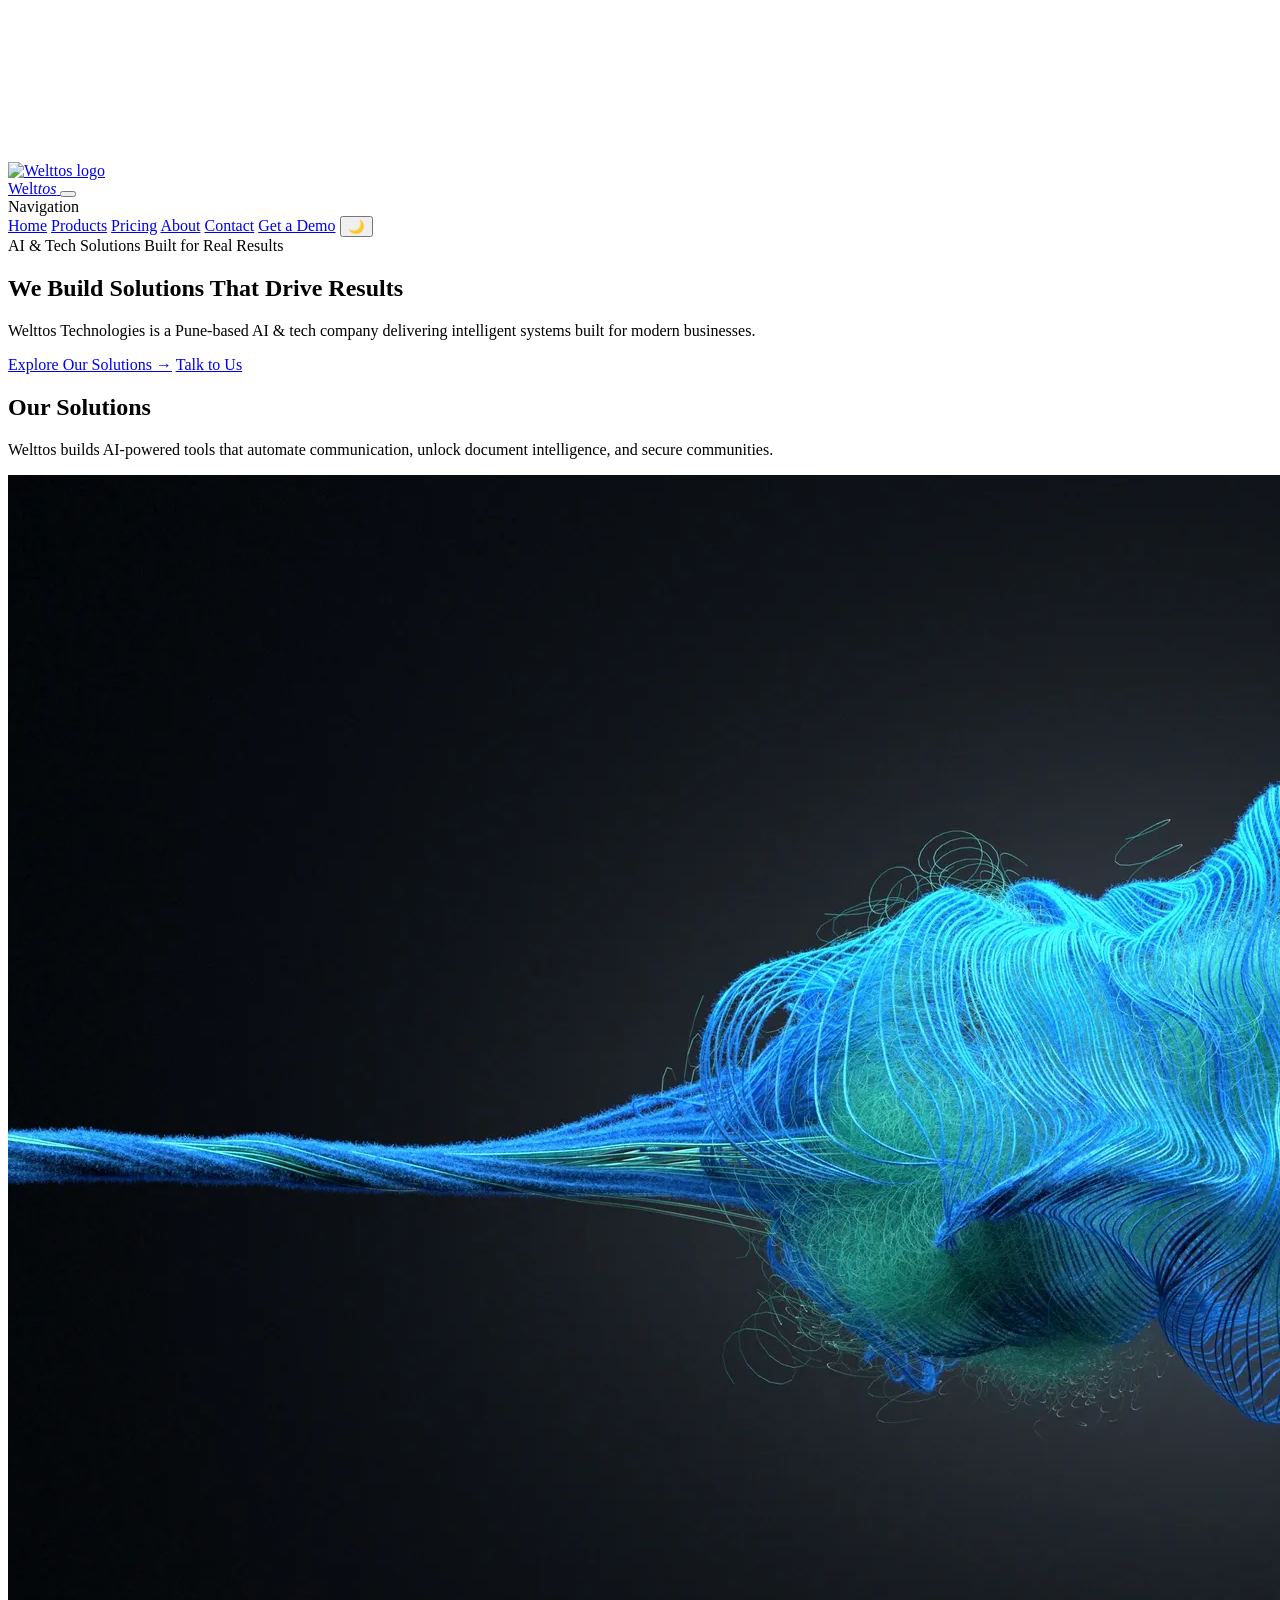
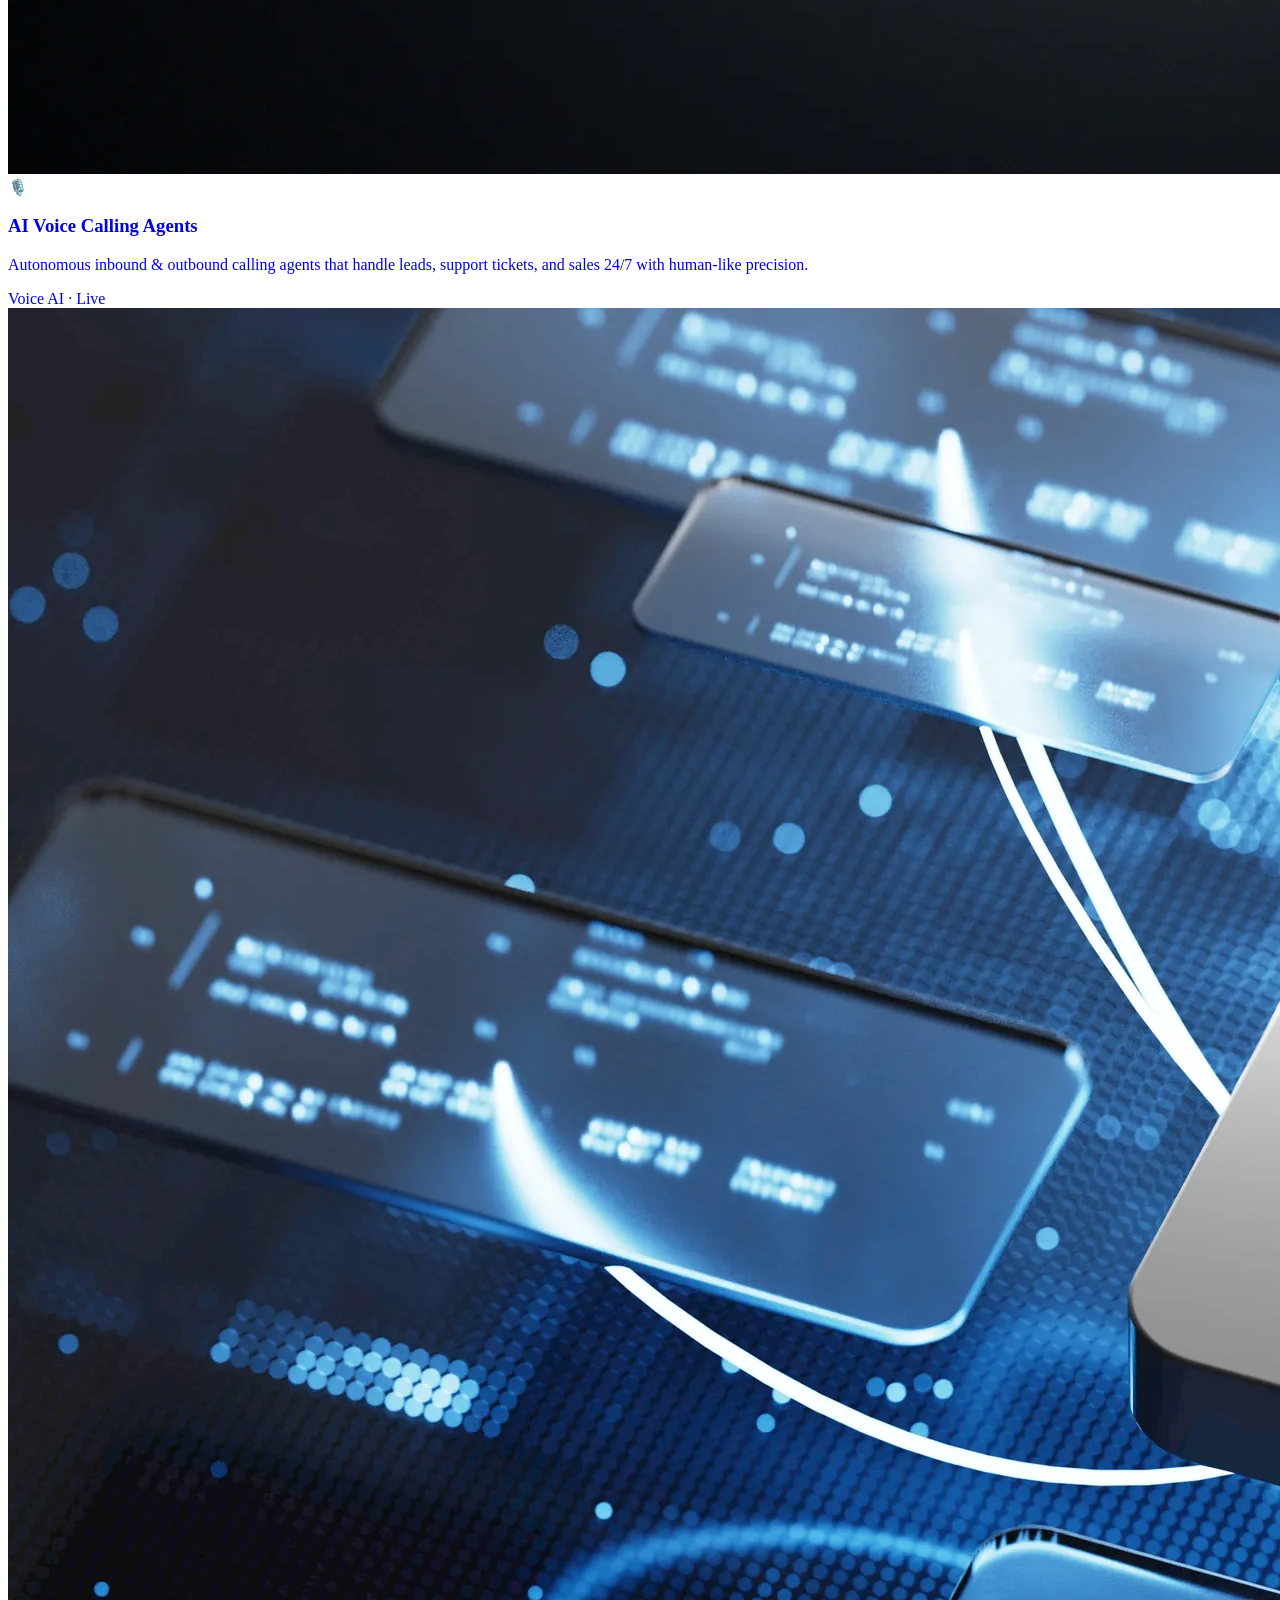
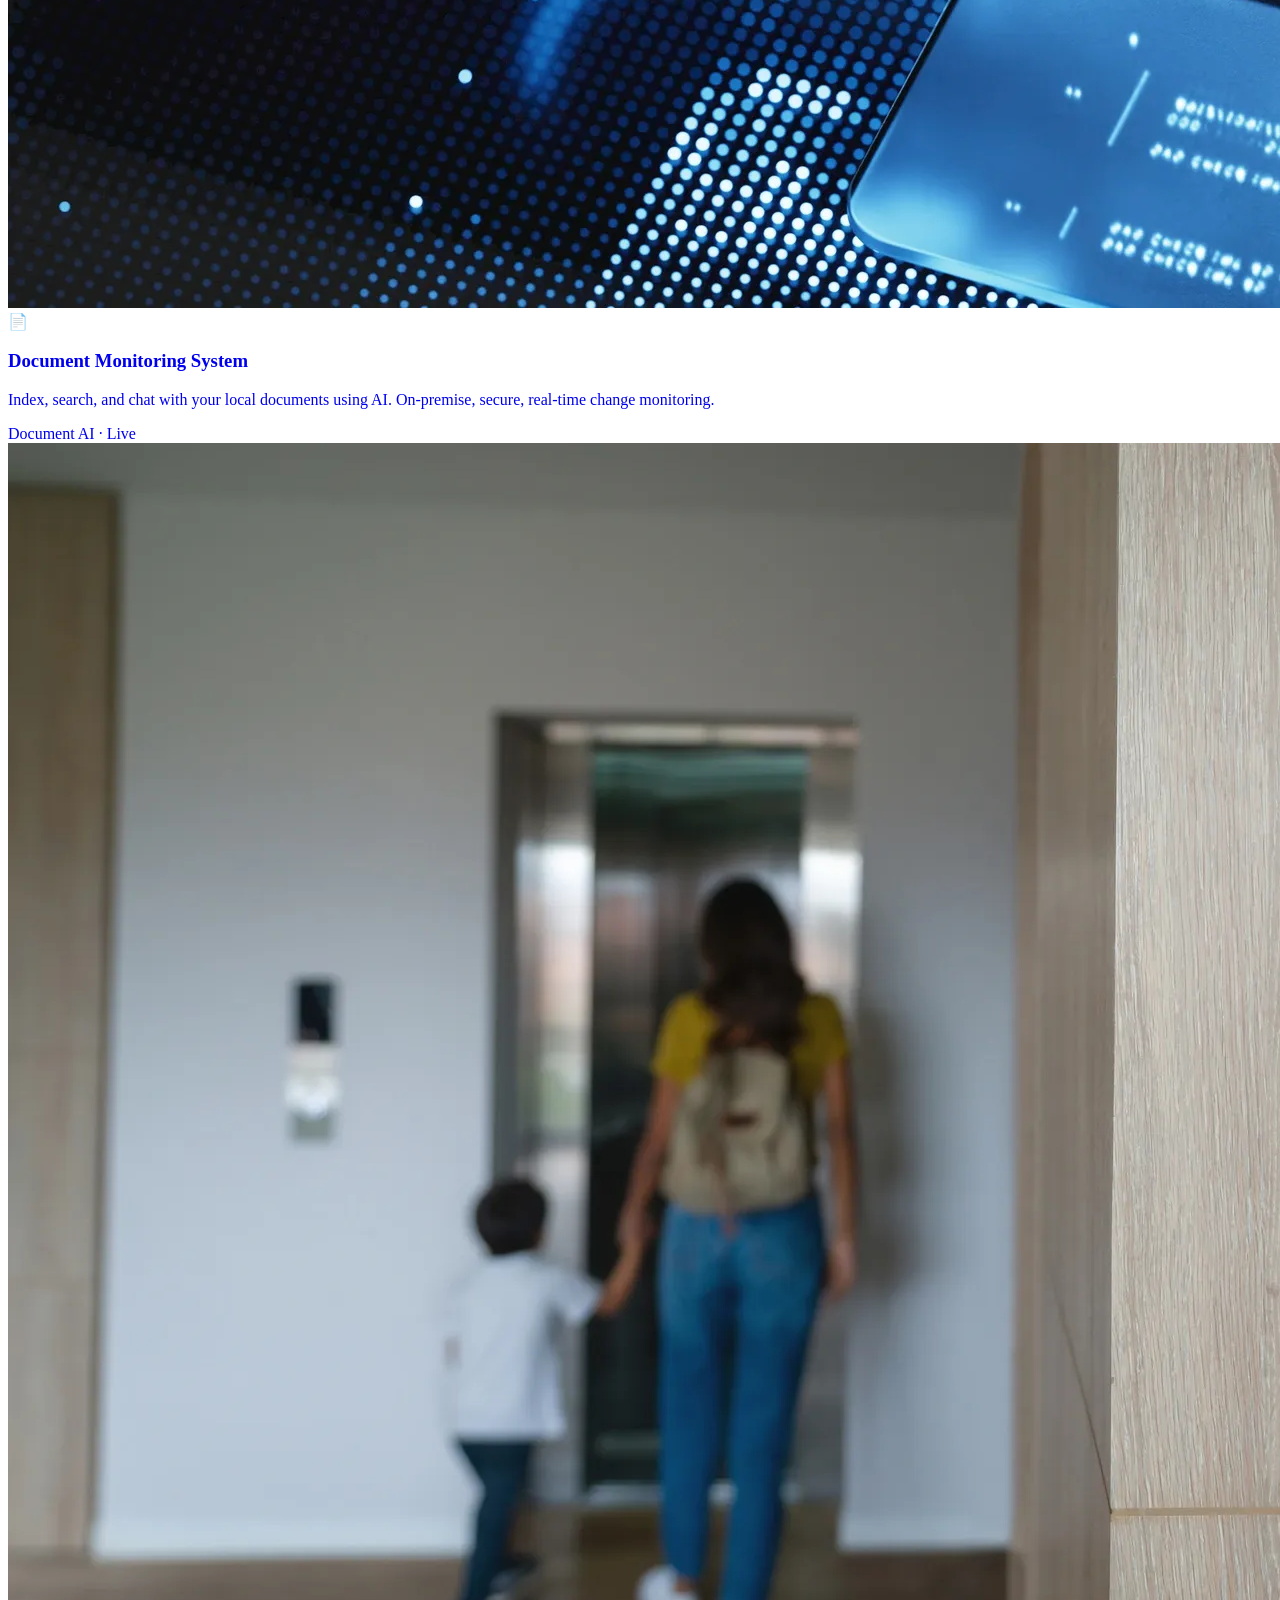
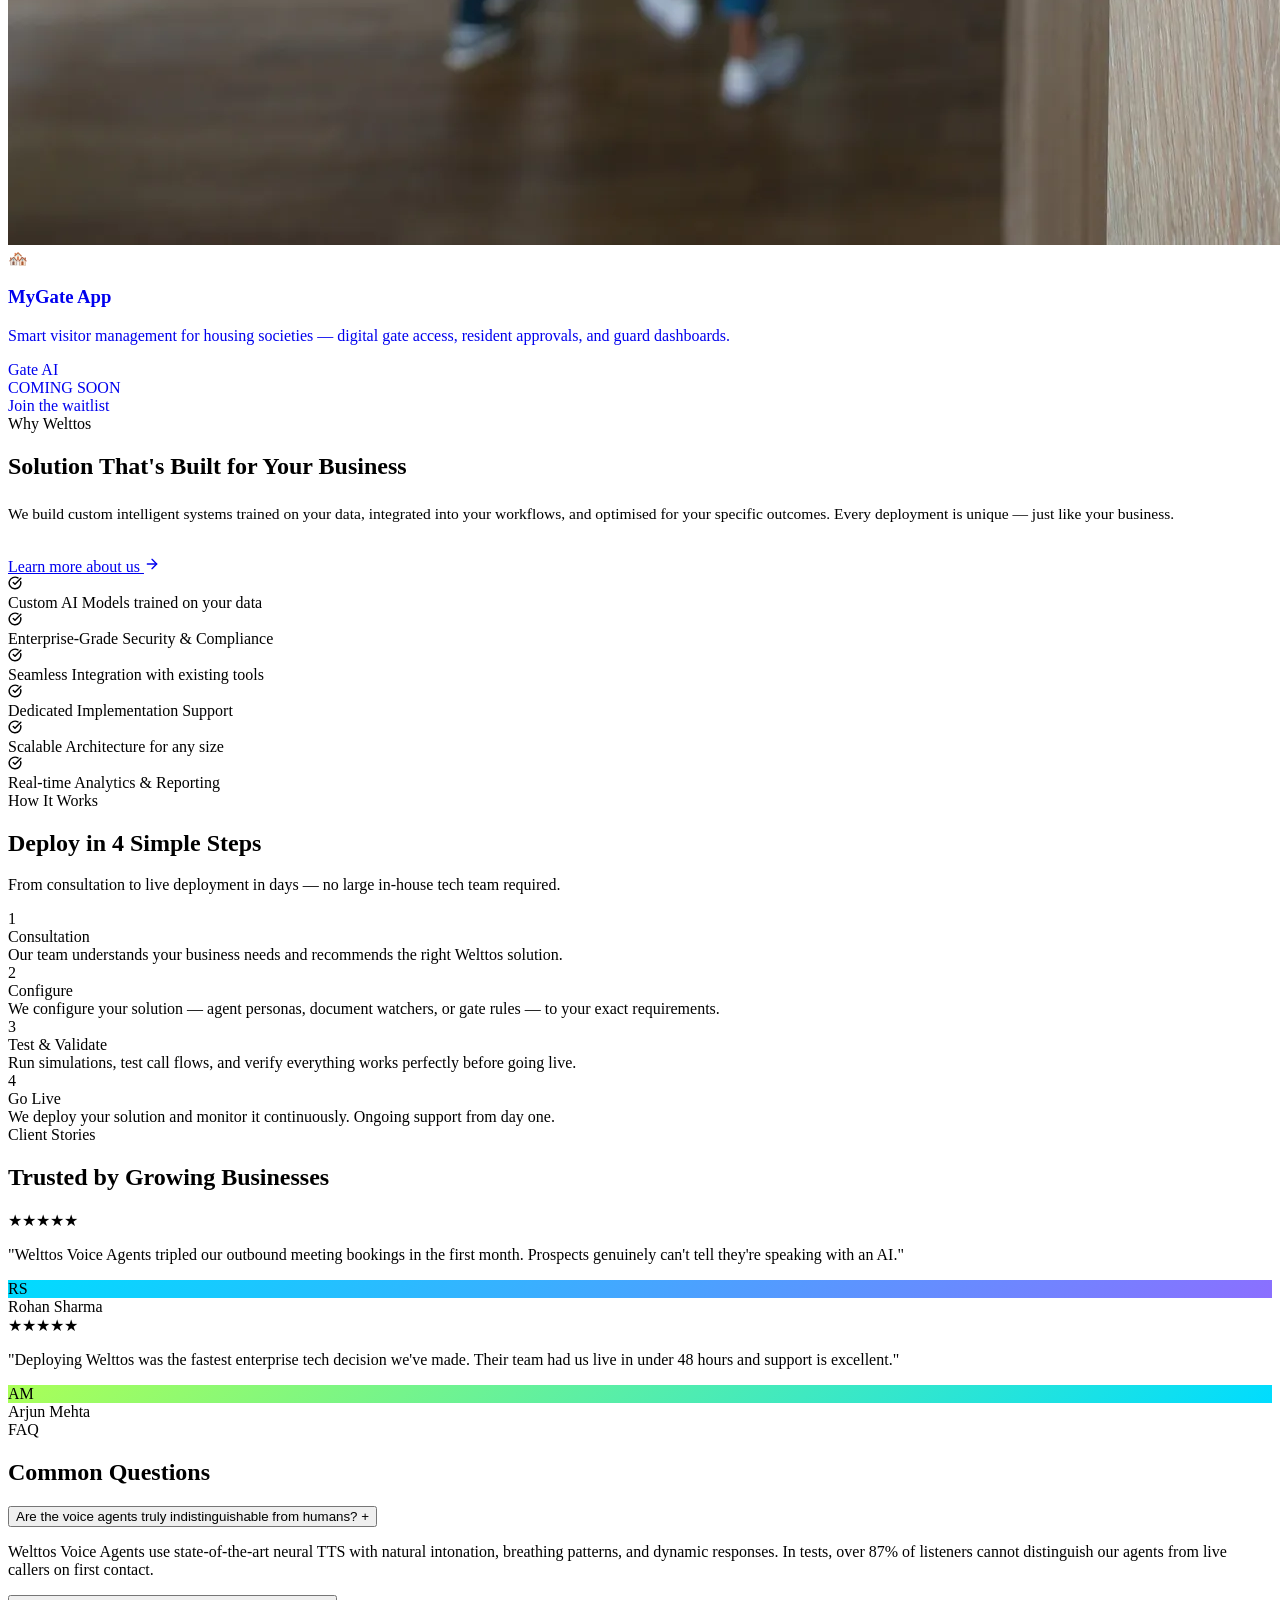
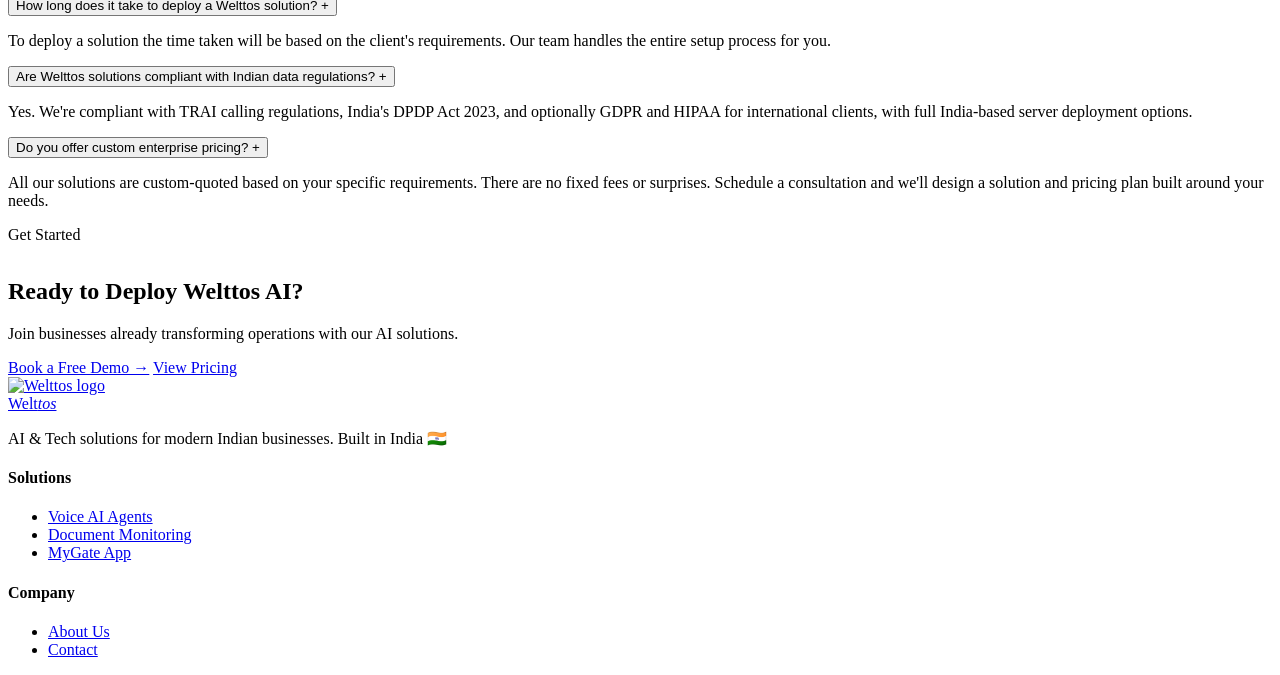
==== commit a1c64b6d: "Update index.html" ====
--- a/index.html
+++ b/index.html
@@ -1,86 +1,100 @@
 <!DOCTYPE html>
-<html lang="en" data-theme="dark">
+<html lang="en">
 <head>
 <meta charset="UTF-8"/>
 <meta name="viewport" content="width=device-width, initial-scale=1.0"/>
 <title>Welttos Technologies — AI & Tech Solutions</title>
+<meta name="description" content="Pune-based AI & Tech company delivering intelligent voice agents, document intelligence, and smart visitor management for modern businesses."/>
+<meta name="theme-color" content="#05060F"/>
+<!-- Open Graph / Social -->
+<meta property="og:type" content="website"/>
+<meta property="og:title" content="Welttos Technologies — AI & Tech Solutions"/>
+<meta property="og:description" content="Pune-based AI & Tech company delivering intelligent voice agents, document intelligence, and smart visitor management for modern businesses."/>
+<meta property="og:image" content="assets/logo.svg"/>
+<meta property="og:site_name" content="Welttos Technologies"/>
+<meta name="twitter:card" content="summary_large_image"/>
+<meta name="twitter:title" content="Welttos Technologies — AI & Tech Solutions"/>
+<meta name="twitter:description" content="Pune-based AI & Tech company delivering intelligent voice agents, document intelligence, and smart visitor management for modern businesses."/>
+<meta name="twitter:image" content="assets/logo.svg"/>
+<link rel="icon" type="image/svg+xml" href="assets/logo.svg"/>
 <link rel="preconnect" href="https://fonts.googleapis.com"/>
 <link rel="preconnect" href="https://fonts.gstatic.com" crossorigin/>
-<link href="https://fonts.googleapis.com/css2?family=Space+Grotesk:wght@300;400;500;600;700&family=JetBrains+Mono:wght@400;500&display=swap" rel="stylesheet"/>
-<link rel="stylesheet" href="assets/index.css"/>
+<link href="https://fonts.googleapis.com/css2?family=Space+Grotesk:wght@300;400;500;600;700;800&family=JetBrains+Mono:wght@400;500&display=swap" rel="stylesheet"/>
+<link rel="stylesheet" href="css/styles.css"/>
 </head>
 <body>
 
 <canvas id="bg-canvas"></canvas>
 
-<!-- ════════ NAV ════════ -->
 <nav id="main-nav">
-  <div class="logo" onclick="showPage('home')">
-    <div class="logo-mark" style="width:42px;height:42px;border-radius:10px;margin-right:10px;display:flex;align-items:center;justify-content:center;overflow:visible;"><svg width="42" height="42" viewBox="0 0 200 200" fill="none" xmlns="http://www.w3.org/2000/svg"> <defs> <linearGradient id="wt_g" x1="0%" y1="0%" x2="100%" y2="100%"> <stop offset="0%" stop-color="#00DCFF"/> <stop offset="55%" stop-color="#8B6FFF"/> <stop offset="100%" stop-color="#FF6B9D"/> </linearGradient> <filter id="wt_gw" x="-30%" y="-30%" width="160%" height="160%"> <feGaussianBlur stdDeviation="3.5" result="b"/> <feMerge><feMergeNode in="b"/><feMergeNode in="SourceGraphic"/></feMerge> </filter> <filter id="wt_nw" x="-80%" y="-80%" width="260%" height="260%"> <feGaussianBlur stdDeviation="2.5" result="b"/> <feMerge><feMergeNode in="b"/><feMergeNode in="SourceGraphic"/></feMerge> </filter> <radialGradient id="wt_bg" cx="50%" cy="50%" r="50%"> <stop offset="0%" stop-color="#0B0D1A"/> <stop offset="100%" stop-color="#05060F"/> </radialGradient> <clipPath id="wt_c"><circle cx="100" cy="100" r="94"/></clipPath> </defs> <circle cx="100" cy="100" r="95" fill="url(#wt_bg)"/> <circle cx="100" cy="100" r="92" stroke="url(#wt_g)" stroke-width="1" fill="none" opacity="0.4"/> <g clip-path="url(#wt_c)" opacity="0.18" stroke="#00DCFF" stroke-width="0.9" fill="none"> <line x1="36" y1="56" x2="62" y2="72"/> <line x1="164" y1="56" x2="138" y2="72"/> <line x1="75" y1="128" x2="50" y2="150"/> <line x1="125" y1="128" x2="150" y2="150"/> <line x1="100" y1="112" x2="100" y2="152"/> <line x1="36" y1="56" x2="100" y2="48"/> <line x1="164" y1="56" x2="100" y2="48"/> </g> <path d="M 62 72 L 75 128 L 100 104 L 125 128 L 138 72" stroke="url(#wt_g)" stroke-width="9.5" stroke-linecap="round" stroke-linejoin="round" fill="none" filter="url(#wt_gw)"/> <line x1="55" y1="72" x2="145" y2="72" stroke="url(#wt_g)" stroke-width="2.5" stroke-linecap="round" opacity="0.38"/> <circle cx="36" cy="56" r="5" fill="#00DCFF" opacity="0.92" filter="url(#wt_nw)"/> <circle cx="36" cy="56" r="2.2" fill="#fff" opacity="0.9"/> <circle cx="164" cy="56" r="5" fill="#8B6FFF" opacity="0.92" filter="url(#wt_nw)"/> <circle cx="164" cy="56" r="2.2" fill="#fff" opacity="0.9"/> <circle cx="50" cy="150" r="4.5" fill="#00DCFF" opacity="0.78" filter="url(#wt_nw)"/> <circle cx="50" cy="150" r="2" fill="#fff" opacity="0.88"/> <circle cx="150" cy="150" r="4.5" fill="#8B6FFF" opacity="0.78" filter="url(#wt_nw)"/> <circle cx="150" cy="150" r="2" fill="#fff" opacity="0.88"/> <circle cx="100" cy="152" r="5" fill="#AAFF57" opacity="0.88" filter="url(#wt_nw)"/> <circle cx="100" cy="152" r="2.2" fill="#fff" opacity="0.92"/> <circle cx="62" cy="72" r="3.2" fill="#00DCFF" opacity="0.92"/> <circle cx="138" cy="72" r="3.2" fill="#8B6FFF" opacity="0.92"/> <circle cx="100" cy="104" r="3.5" fill="#AAFF57" opacity="0.95"/> <circle cx="75" cy="128" r="2.8" fill="#00DCFF" opacity="0.72"/> <circle cx="125" cy="128" r="2.8" fill="#8B6FFF" opacity="0.72"/> </svg></div>
+  <a href="index.html" class="logo">
+    <div class="logo-mark"><img src="assets/logo.svg" alt="Welttos logo"/></div>
     Welt<em>tos</em>
-  </div>
-  <div class="nav-links">
-    <a id="nav-home" class="active" onclick="showPage('home')">Home</a>
-    <a id="nav-products" onclick="showPage('products')">Products</a>
-    <a id="nav-pricing" onclick="showPage('pricing')">Pricing</a>
-    <a id="nav-about" onclick="showPage('about')">About</a>
-    <a id="nav-contact" onclick="showPage('contact')">Contact</a>
-    <a class="nav-cta" onclick="showPage('contact')">Get a Demo</a>
+  </a>
+
+  <button class="hamburger" id="hamburger-btn" aria-label="Toggle navigation menu" aria-expanded="false" aria-controls="nav-sidebar">
+    <span class="hamburger-bars"><span></span></span>
+  </button>
+
+  <div class="nav-links" id="nav-sidebar">
+    <div class="sidebar-header">Navigation</div>
+    <a href="index.html" class="active">Home</a>
+    <a href="products.html">Products</a>
+    <a href="pricing.html">Pricing</a>
+    <a href="about.html">About</a>
+    <a href="contact.html">Contact</a>
+    <a href="contact.html" class="nav-cta">Get a Demo</a>
     <button class="theme-toggle" onclick="toggleTheme()" aria-label="Toggle theme" title="Toggle light/dark theme">
-      <div class="theme-toggle-thumb theme-toggle-icon" id="theme-icon">🌙</div>
+      <div class="theme-toggle-thumb" id="theme-icon">🌙</div>
     </button>
   </div>
+
+  <div class="sidebar-backdrop" id="sidebar-backdrop"></div>
 </nav>
 
-<!-- ════════════════════════════════
-     HOME PAGE
-════════════════════════════════ -->
-<div id="page-home" class="page active">
-
-  <!-- HERO -->
+<main>
   <section class="hero">
     <div class="hero-glow hero-glow-1"></div>
     <div class="hero-glow hero-glow-2"></div>
     <div class="hero-glow hero-glow-3"></div>
     <div class="hero-content">
-      <div class="chip"><div class="chip-dot"></div><span id="badge-text">AI & Tech Solutions Built for Real Results</span></div>
+      <div class="chip"><div class="chip-dot"></div><span id="badge-text">AI &amp; Tech Solutions Built for Real Results</span></div>
       <h1>We Build <span class="grad">Solutions</span> That Drive Results</h1>
-      <p class="hero-sub">Welttos Technologies is a Pune-based AI & tech company delivering intelligent systems built for modern businesses.</p>
+      <p class="hero-sub">Welttos Technologies is a Pune-based AI &amp; tech company delivering intelligent systems built for modern businesses.</p>
       <div class="btns">
-        <button class="btn btn-fill" onclick="showPage('products')">Explore Our Solutions →</button>
-        <button class="btn btn-outline" onclick="showPage('contact')">Talk to Us</button>
-      </div>
-    </div>
-  </section>
-
-  <!-- PRODUCTS OVERVIEW -->
+        <a href="products.html" class="btn btn-fill">Explore Our Solutions →</a>
+        <a href="contact.html" class="btn btn-outline">Talk to Us</a>
+      </div>
+    </div>
+  </section>
+
   <section class="sec-alt-bg">
     <div class="sec-hd center">
       <h2><span class="hl">Our Solutions</span></h2>
       <p class="sec-sub">Welttos builds AI-powered tools that automate communication, unlock document intelligence, and secure communities.</p>
     </div>
     <div class="prod-grid">
-      <div class="prod-card fu" onclick="showPage('products')">
-        <img class="prod-img" src="./images/ai-voice-agents.png" alt="AI Voice Calling Agents"/>
+      <a href="products.html" class="prod-card fu" style="text-decoration:none;">
+        <img class="prod-img" src="images/ai-voice-agents.png" alt="AI Voice Calling Agents"/>
         <div class="prod-body">
           <div class="prod-icon">🎙️</div>
           <h3>AI Voice Calling Agents</h3>
-          <p>Autonomous inbound & outbound calling agents that handle leads, support tickets, and sales 24/7 with human-like precision.</p>
+          <p>Autonomous inbound &amp; outbound calling agents that handle leads, support tickets, and sales 24/7 with human-like precision.</p>
           <div class="prod-tag">Voice AI · Live</div>
         </div>
-      </div>
-      <div class="prod-card fu" onclick="showPage('products')">
-        <img class="prod-img" src="./images/document-monitoring.png" alt="Document Monitoring System"/>
+      </a>
+      <a href="products.html" class="prod-card fu" style="text-decoration:none;">
+        <img class="prod-img" src="images/document-monitoring.png" alt="Document Monitoring System"/>
         <div class="prod-body">
           <div class="prod-icon" style="background:var(--violet2);border-color:rgba(139,111,255,.3)">📄</div>
           <h3>Document Monitoring System</h3>
           <p>Index, search, and chat with your local documents using AI. On-premise, secure, real-time change monitoring.</p>
           <div class="prod-tag prod-tag-v">Document AI · Live</div>
         </div>
-      </div>
-      <div class="cs-wrap fu" onclick="showPage('products')">
+      </a>
+      <a href="products.html" class="cs-wrap fu" style="text-decoration:none;">
         <div class="prod-card" style="border-radius:0">
-          <img class="prod-img" src="./images/my-gate-app.png" alt="MyGate App"/>
+          <img class="prod-img" src="images/my-gate-app.png" alt="MyGate App"/>
           <div class="prod-body">
             <div class="prod-icon" style="background:var(--amberglow);border-color:rgba(255,184,48,.3)">🏘️</div>
             <h3>MyGate App</h3>
@@ -92,23 +106,22 @@
           <div class="cs-badge"><div class="cs-badge-dot"></div>COMING SOON</div>
           <div class="cs-sub">Join the waitlist</div>
         </div>
-      </div>
-    </div>
-  </section>
-
-  <!-- WHY WELTTOS -->
-  <section style="background:var(--sec-hd);border-top:1px solid var(--border);border-bottom:1px solid var(--border);">
-    <div style="display:grid;grid-template-columns:1fr 1fr;gap:64px;align-items:center;">
+      </a>
+    </div>
+  </section>
+
+  <section>
+    <div class="why-grid">
       <div class="fu">
-        <span class="sec-tag" style="margin-bottom:16px;display:inline-flex;align-items:center;gap:6px;">Why Welttos</span>
+        <span class="sec-tag">Why Welttos</span>
         <h2>Solution That's Built for <span class="hl">Your Business</span></h2>
         <p style="color:var(--text2);line-height:1.8;margin-bottom:28px;font-size:.97rem;">We build custom intelligent systems trained on your data, integrated into your workflows, and optimised for your specific outcomes. Every deployment is unique — just like your business.</p>
-        <a style="display:inline-flex;align-items:center;gap:6px;font-size:.88rem;font-weight:600;color:var(--primary);cursor:pointer;text-decoration:none;transition:opacity .2s;" onmouseenter="this.style.opacity='.75'" onmouseleave="this.style.opacity='1'" onclick="showPage('about')">
+        <a href="about.html" class="learn-more">
           Learn more about us
           <svg xmlns="http://www.w3.org/2000/svg" width="16" height="16" viewBox="0 0 24 24" fill="none" stroke="currentColor" stroke-width="2" stroke-linecap="round" stroke-linejoin="round"><path d="M5 12h14"/><path d="m12 5 7 7-7 7"/></svg>
         </a>
       </div>
-      <div class="fu" style="display:flex;flex-direction:column;gap:10px;">
+      <div class="fu why-col">
         <div class="why-item"><div class="why-check"><svg xmlns="http://www.w3.org/2000/svg" width="14" height="14" viewBox="0 0 24 24" fill="none" stroke="currentColor" stroke-width="2.5" stroke-linecap="round" stroke-linejoin="round"><path d="M21.801 10A10 10 0 1 1 17 3.335"/><path d="m9 11 3 3L22 4"/></svg></div><span>Custom AI Models trained on your data</span></div>
         <div class="why-item"><div class="why-check"><svg xmlns="http://www.w3.org/2000/svg" width="14" height="14" viewBox="0 0 24 24" fill="none" stroke="currentColor" stroke-width="2.5" stroke-linecap="round" stroke-linejoin="round"><path d="M21.801 10A10 10 0 1 1 17 3.335"/><path d="m9 11 3 3L22 4"/></svg></div><span>Enterprise-Grade Security &amp; Compliance</span></div>
         <div class="why-item"><div class="why-check"><svg xmlns="http://www.w3.org/2000/svg" width="14" height="14" viewBox="0 0 24 24" fill="none" stroke="currentColor" stroke-width="2.5" stroke-linecap="round" stroke-linejoin="round"><path d="M21.801 10A10 10 0 1 1 17 3.335"/><path d="m9 11 3 3L22 4"/></svg></div><span>Seamless Integration with existing tools</span></div>
@@ -119,7 +132,6 @@
     </div>
   </section>
 
-  <!-- HOW IT WORKS -->
   <section class="sec-alt-bg">
     <div class="sec-hd center">
       <div class="sec-tag">How It Works</div>
@@ -129,13 +141,12 @@
     <div class="steps">
       <div class="step fu"><div class="step-n">1</div><div class="step-t">Consultation</div><div class="step-d">Our team understands your business needs and recommends the right Welttos solution.</div></div>
       <div class="step fu"><div class="step-n">2</div><div class="step-t">Configure</div><div class="step-d">We configure your solution — agent personas, document watchers, or gate rules — to your exact requirements.</div></div>
-      <div class="step fu"><div class="step-n">3</div><div class="step-t">Test & Validate</div><div class="step-d">Run simulations, test call flows, and verify everything works perfectly before going live.</div></div>
+      <div class="step fu"><div class="step-n">3</div><div class="step-t">Test &amp; Validate</div><div class="step-d">Run simulations, test call flows, and verify everything works perfectly before going live.</div></div>
       <div class="step fu"><div class="step-n">4</div><div class="step-t">Go Live</div><div class="step-d">We deploy your solution and monitor it continuously. Ongoing support from day one.</div></div>
     </div>
   </section>
 
-  <!-- TESTIMONIALS -->
-  <section class="sec-hd">
+  <section>
     <div class="sec-hd center"><div class="sec-tag">Client Stories</div><h2>Trusted by <span class="hl">Growing Businesses</span></h2></div>
     <div class="test-grid">
       <div class="test-card fu">
@@ -151,7 +162,6 @@
     </div>
   </section>
 
-  <!-- FAQ -->
   <section class="sec-alt-bg">
     <div class="sec-hd center"><div class="sec-tag">FAQ</div><h2>Common <span class="hl">Questions</span></h2></div>
     <div class="faq">
@@ -162,632 +172,44 @@
     </div>
   </section>
 
-  <!-- CTA -->
-  <div style="border-top: 1px solid var(--border);border-bottom: 2px solid var(--border);padding: 100px 5vw;text-align: center;">
+  <div class="cta-band">
     <div class="sec-tag" style="display:inline-block;margin-bottom:14px">Get Started</div>
     <h2>Ready to Deploy <span class="hl">Welttos AI?</span></h2>
     <p>Join businesses already transforming operations with our AI solutions.</p>
     <div class="cta-btns">
-      <button class="btn btn-fill" onclick="showPage('contact')">Book a Free Demo →</button>
-      <button class="btn btn-outline" onclick="showPage('pricing')">View Pricing</button>
+      <a href="contact.html" class="btn btn-fill">Book a Free Demo →</a>
+      <a href="pricing.html" class="btn btn-outline">View Pricing</a>
     </div>
   </div>
-
-  <footer>
-    <div class="fg">
-      <div class="fb"><div class="logo" onclick="showPage('home')" style="margin-bottom:0"><div class="logo-mark" style="width:32px;height:32px;border-radius:8px;margin-right:8px;display:flex;align-items:center;justify-content:center;overflow:visible;"><svg width="32" height="32" viewBox="0 0 200 200" fill="none" xmlns="http://www.w3.org/2000/svg"> <defs> <linearGradient id="wt_g" x1="0%" y1="0%" x2="100%" y2="100%"> <stop offset="0%" stop-color="#00DCFF"/> <stop offset="55%" stop-color="#8B6FFF"/> <stop offset="100%" stop-color="#FF6B9D"/> </linearGradient> <filter id="wt_gw" x="-30%" y="-30%" width="160%" height="160%"> <feGaussianBlur stdDeviation="3.5" result="b"/> <feMerge><feMergeNode in="b"/><feMergeNode in="SourceGraphic"/></feMerge> </filter> <filter id="wt_nw" x="-80%" y="-80%" width="260%" height="260%"> <feGaussianBlur stdDeviation="2.5" result="b"/> <feMerge><feMergeNode in="b"/><feMergeNode in="SourceGraphic"/></feMerge> </filter> <radialGradient id="wt_bg" cx="50%" cy="50%" r="50%"> <stop offset="0%" stop-color="#0B0D1A"/> <stop offset="100%" stop-color="#05060F"/> </radialGradient> <clipPath id="wt_c"><circle cx="100" cy="100" r="94"/></clipPath> </defs> <circle cx="100" cy="100" r="95" fill="url(#wt_bg)"/> <circle cx="100" cy="100" r="92" stroke="url(#wt_g)" stroke-width="1" fill="none" opacity="0.4"/> <g clip-path="url(#wt_c)" opacity="0.18" stroke="#00DCFF" stroke-width="0.9" fill="none"> <line x1="36" y1="56" x2="62" y2="72"/> <line x1="164" y1="56" x2="138" y2="72"/> <line x1="75" y1="128" x2="50" y2="150"/> <line x1="125" y1="128" x2="150" y2="150"/> <line x1="100" y1="112" x2="100" y2="152"/> <line x1="36" y1="56" x2="100" y2="48"/> <line x1="164" y1="56" x2="100" y2="48"/> </g> <path d="M 62 72 L 75 128 L 100 104 L 125 128 L 138 72" stroke="url(#wt_g)" stroke-width="9.5" stroke-linecap="round" stroke-linejoin="round" fill="none" filter="url(#wt_gw)"/> <line x1="55" y1="72" x2="145" y2="72" stroke="url(#wt_g)" stroke-width="2.5" stroke-linecap="round" opacity="0.38"/> <circle cx="36" cy="56" r="5" fill="#00DCFF" opacity="0.92" filter="url(#wt_nw)"/> <circle cx="36" cy="56" r="2.2" fill="#fff" opacity="0.9"/> <circle cx="164" cy="56" r="5" fill="#8B6FFF" opacity="0.92" filter="url(#wt_nw)"/> <circle cx="164" cy="56" r="2.2" fill="#fff" opacity="0.9"/> <circle cx="50" cy="150" r="4.5" fill="#00DCFF" opacity="0.78" filter="url(#wt_nw)"/> <circle cx="50" cy="150" r="2" fill="#fff" opacity="0.88"/> <circle cx="150" cy="150" r="4.5" fill="#8B6FFF" opacity="0.78" filter="url(#wt_nw)"/> <circle cx="150" cy="150" r="2" fill="#fff" opacity="0.88"/> <circle cx="100" cy="152" r="5" fill="#AAFF57" opacity="0.88" filter="url(#wt_nw)"/> <circle cx="100" cy="152" r="2.2" fill="#fff" opacity="0.92"/> <circle cx="62" cy="72" r="3.2" fill="#00DCFF" opacity="0.92"/> <circle cx="138" cy="72" r="3.2" fill="#8B6FFF" opacity="0.92"/> <circle cx="100" cy="104" r="3.5" fill="#AAFF57" opacity="0.95"/> <circle cx="75" cy="128" r="2.8" fill="#00DCFF" opacity="0.72"/> <circle cx="125" cy="128" r="2.8" fill="#8B6FFF" opacity="0.72"/> </svg></div>Welt<em>tos</em></div><p>AI & Tech solutions for modern Indian businesses. Built in India 🇮🇳</p></div>
-      <div class="fc"><h4>Solutions</h4><ul><li><a onclick="showPage('products')">Voice AI Agents</a></li><li><a onclick="showPage('products')">Document Monitoring</a></li><li><a onclick="showPage('products')">MyGate App</a></li></ul></div>
-      <div class="fc"><h4>Company</h4><ul><li><a onclick="showPage('about')">About Us</a></li><li><a onclick="showPage('contact')">Contact</a></li></ul></div>
-    </div>
-  </footer>
-</div>
-<!-- ════════════════════════════════
-     PRODUCTS PAGE
-════════════════════════════════ -->
-<div id="page-products" class="page">
-
-  <section class="pd-hero">
-    <div class="sec-tag">Our Products &amp; Services</div>
-    <h2>AI Solutions Built for <span class="hl">Real Results</span></h2>
-    <p class="sec-sub" style="margin:0 auto">Three powerful AI solutions designed to automate, monitor, and manage — so your business runs smarter, faster, and more securely.</p>
-  </section>
-
-  <!-- PRODUCT 01: VOICE AGENTS -->
-  <div class="pds">
-    <div class="fu">
-      <div class="pbadge pb-c">Product 01</div>
-      <h2>AI Voice Calling Agents —<br><span class="hl">Outbound &amp; Inbound</span></h2>
-      <p style="color:var(--text2);margin-top:14px;line-height:1.8;font-size:.95rem;">Deploy intelligent AI-powered voice agents that handle calls 24/7 — no human needed. From lead qualification to customer support, our agents speak, listen, and act with human-like precision.</p>
-      <div style="display:flex;gap:10px;flex-wrap:wrap;margin:18px 0 0px;">
-        <span class="prod-tag">Outbound Campaigns</span>
-        <span class="prod-tag">Inbound Support</span>
-        <span class="prod-tag">Sales Automation</span>
-        <span class="prod-tag">Lead Qualification</span>
-      </div>
-    </div>
-    <div class="fu">
-      <img src="./images/ai-voice-agents.png" alt="Voice Agents" style="width:100%;border-radius:16px;border:1px solid var(--border);display:block;height:52vh;object-fit:cover;"/>
+</main>
+
+<footer>
+  <div class="fg">
+    <div class="fb">
+      <a href="index.html" class="logo" style="margin-bottom:0">
+        <div class="logo-mark logo-mark-sm"><img src="assets/logo.svg" alt="Welttos logo"/></div>
+        Welt<em>tos</em>
+      </a>
+      <p>AI &amp; Tech solutions for modern Indian businesses. Built in India 🇮🇳</p>
+    </div>
+    <div class="fc">
+      <h4>Solutions</h4>
+      <ul>
+        <li><a href="products.html">Voice AI Agents</a></li>
+        <li><a href="products.html">Document Monitoring</a></li>
+        <li><a href="products.html">MyGate App</a></li>
+      </ul>
+    </div>
+    <div class="fc">
+      <h4>Company</h4>
+      <ul>
+        <li><a href="about.html">About Us</a></li>
+        <li><a href="contact.html">Contact</a></li>
+      </ul>
     </div>
   </div>
-
-  <!-- Voice Feature Cards -->
-  <section style="padding:50px 5vw;">
-    <div class="f4-grid">
-      <div class="f-card fu"><div class="f-icon">📤</div><h3>Outbound Calling</h3><p>Automated outreach campaigns, lead follow-ups, and appointment scheduling at scale.</p></div>
-      <div class="f-card fu"><div class="f-icon">📥</div><h3>Inbound Calling</h3><p>Handle customer queries, support tickets, and FAQs automatically — 24/7.</p></div>
-      <div class="f-card fu"><div class="f-icon">👥</div><h3>Sales Rep Agent</h3><p>Qualify prospects, pitch products, and close deals via intelligent voice conversations.</p></div>
-      <div class="f-card fu"><div class="f-icon">📊</div><h3>Lead Qualification</h3><p>Score and qualify leads in real-time during calls using AI-driven conversation logic.</p></div>
-      <div class="f-card fu"><div class="f-icon">🌐</div><h3>Multi-language Support</h3><p>Communicate fluently in 40+ languages — expand your reach globally.</p></div>
-      <div class="f-card fu"><div class="f-icon">🗄️</div><h3>CRM Integration</h3><p>Sync call data, notes, and outcomes to your CRM automatically after every call.</p></div>
-      <div class="f-card fu"><div class="f-icon">🎙️</div><h3>Real-time Analytics</h3><p>Call recordings, transcripts, and sentiment analysis dashboard for every interaction.</p></div>
-      <div class="f-card fu"><div class="f-icon">🎭</div><h3>Custom Voice &amp; Persona</h3><p>Train the agent with your brand voice, script, and personality for authentic interactions.</p></div>
-    </div>
-    <h3 style="font-family:'Space Grotesk',sans-serif;font-weight:700;font-size:1.2rem;color:var(--text);margin-bottom:28px;margin-top:28px;">Use Case Scenarios</h3>
-    <div class="uc-grid">
-      <div class="uc-item"><div class="uc-icon">📅</div><div><div class="uc-t">Appointment Reminders</div><div class="uc-d">Auto-call patients/clients to confirm or reschedule appointments.</div></div></div>
-      <div class="uc-item"><div class="uc-icon">🎯</div><div><div class="uc-t">Cold Outreach</div><div class="uc-d">Run high-volume outbound campaigns without a sales team.</div></div></div>
-      <div class="uc-item"><div class="uc-icon">📞</div><div><div class="uc-t">Customer Support</div><div class="uc-d">First-line support that resolves 80% of queries without escalation.</div></div></div>
-      <div class="uc-item"><div class="uc-icon">📋</div><div><div class="uc-t">Survey &amp; Feedback</div><div class="uc-d">Collect post-service feedback via automated voice surveys.</div></div></div>
-      <div class="uc-item"><div class="uc-icon">💰</div><div><div class="uc-t">Debt Collection</div><div class="uc-d">Polite, compliant automated follow-ups for overdue payments.</div></div></div>
-      <div class="uc-item"><div class="uc-icon">✅</div><div><div class="uc-t">Order Confirmation</div><div class="uc-d">Confirm orders, delivery slots, and updates via voice calls.</div></div></div>
-    </div>
-  </section>
-
-  <!-- PRODUCT 02: DOCUMENT MONITORING -->
-  <div class="pds" style="background:var(--sec-alt);">
-    <div class="fu">
-      <img src="./images/document-monitoring.png" alt="Document Monitoring" style="width:100%;border-radius:16px;border:1px solid var(--border);display:block;"/>
-    </div>
-    <div class="fu">
-      <div class="pbadge pb-v">Product 02</div>
-      <h2>AI-Powered <span class="hlv">Document Intelligence</span></h2>
-      <p style="color:var(--text2);margin-top:14px;line-height:1.8;font-size:.95rem;">Monitor, search, and interact with all your local documents using AI. Ask questions in plain English and get instant answers extracted directly from your files — securely, locally.</p>
-      <div style="display:flex;gap:10px;flex-wrap:wrap;margin:18px 0 0px;">
-        <span class="prod-tag prod-tag-v">Smart Indexing</span>
-        <span class="prod-tag prod-tag-v">Natural Language Q&amp;A</span>
-        <span class="prod-tag prod-tag-v">Real-time Monitoring</span>
-        <span class="prod-tag prod-tag-v">Secure Local Processing</span>
-      </div>
-    </div>
-  </div>
-
-  <!-- Document Feature Cards -->
-  <section style="padding:50px 5vw;">
-    <div class="f4-grid">
-      <div class="f-card fu" style="border-color:rgba(139,111,255,.15)"><div class="f-icon" style="background:var(--violet2);border-color:rgba(139,111,255,.3)">📑</div><h3>Smart Document Indexing</h3><p>Automatically indexes all local documents by content — PDFs, Word, Excel, and more.</p></div>
-      <div class="f-card fu" style="border-color:rgba(139,111,255,.15)"><div class="f-icon" style="background:var(--violet2);border-color:rgba(139,111,255,.3)">🔍</div><h3>Natural Language Search</h3><p>Find any document by asking in plain English. No complex query syntax needed.</p></div>
-      <div class="f-card fu" style="border-color:rgba(139,111,255,.15)"><div class="f-icon" style="background:var(--violet2);border-color:rgba(139,111,255,.3)">💬</div><h3>Q&amp;A with Documents</h3><p>Ask questions and get precise answers extracted directly from your document content.</p></div>
-      <div class="f-card fu" style="border-color:rgba(139,111,255,.15)"><div class="f-icon" style="background:var(--violet2);border-color:rgba(139,111,255,.3)">🔄</div><h3>Real-time Monitoring</h3><p>Watch folders for new or changed documents and auto-index them instantly.</p></div>
-      <div class="f-card fu" style="border-color:rgba(139,111,255,.15)"><div class="f-icon" style="background:var(--violet2);border-color:rgba(139,111,255,.3)">📂</div><h3>Multi-format Support</h3><p>PDF, Word, Excel, PowerPoint, TXT, and more — all formats supported out of the box.</p></div>
-      <div class="f-card fu" style="border-color:rgba(139,111,255,.15)"><div class="f-icon" style="background:var(--violet2);border-color:rgba(139,111,255,.3)">🔒</div><h3>Secure Local Processing</h3><p>Your data never leaves your infrastructure. All processing happens on your servers.</p></div>
-      <div class="f-card fu" style="border-color:rgba(139,111,255,.15)"><div class="f-icon" style="background:var(--violet2);border-color:rgba(139,111,255,.3)">📌</div><h3>Version Tracking</h3><p>Track document changes over time with full version history and diff comparison.</p></div>
-      <div class="f-card fu" style="border-color:rgba(139,111,255,.15)"><div class="f-icon" style="background:var(--violet2);border-color:rgba(139,111,255,.3)">📤</div><h3>Bulk Export &amp; Reports</h3><p>Generate summaries and comprehensive reports from entire document sets in one click.</p></div>
-    </div>
-  </section>
-
-  <!-- PRODUCT 03: MYGATE — COMING SOON -->
-  <div>
-    <div style="position:relative;border-radius:20px;overflow:hidden;">
-      <div style="opacity:.25;filter:blur(4px);pointer-events:none;">
-        <div class="pds" style="background:var(--sec-alt);">
-          <div class="fu">
-            <div class="pbadge pb-a">Product 03</div>
-            <h2>Smart Visitor Management for <span style="color:var(--amber)">Housing Societies</span></h2>
-            <p style="color:var(--text2);margin-top:14px;line-height:1.8;">A complete digital gate management solution for modern residential communities.</p>
-            <div style="display:flex;gap:10px;flex-wrap:wrap;margin:18px 0 0px;">
-              <span class="prod-tag prod-tag-a">Visitor Requests</span>
-              <span class="prod-tag prod-tag-a">Instant Approvals</span>
-              <span class="prod-tag prod-tag-a">Guard Dashboard</span>
-              <span class="prod-tag prod-tag-a">Delivery Management</span>
-            </div>
-          </div>
-          <div class="fu">
-            <img src="./images/my-gate-app.png" alt="MyGate" style="width:100%;border-radius:16px;border:1px solid var(--border);display:block;"/>
-          </div>
-        </div>
-        <section style="padding:50px 5vw;">
-          <div class="f4-grid">
-            <div class="f-card fu" style="border-color:rgba(255,184,48,.15)"><div class="f-icon" style="background:var(--amberglow);border-color:rgba(255,184,48,.3)">📱</div><h3>Visitor Request System</h3><p>Visitor sends an entry request from the gate via the app — instantly notifying the resident.</p></div>
-            <div class="f-card fu" style="border-color:rgba(255,184,48,.15)"><div class="f-icon" style="background:var(--amberglow);border-color:rgba(255,184,48,.3)">🔔</div><h3>Instant Resident Notification</h3><p>Resident receives a real-time push notification with visitor details and photo.</p></div>
-            <div class="f-card fu" style="border-color:rgba(255,184,48,.15)"><div class="f-icon" style="background:var(--amberglow);border-color:rgba(255,184,48,.3)">✅</div><h3>One-tap Approval/Denial</h3><p>Resident approves or denies entry with a single tap — no calls, no delays.</p></div>
-            <div class="f-card fu" style="border-color:rgba(255,184,48,.15)"><div class="f-icon" style="background:var(--amberglow);border-color:rgba(255,184,48,.3)">🖥️</div><h3>Security Guard Dashboard</h3><p>Guard sees all approved visitors on their device and manages gate access seamlessly.</p></div>
-            <div class="f-card fu" style="border-color:rgba(255,184,48,.15)"><div class="f-icon" style="background:var(--amberglow);border-color:rgba(255,184,48,.3)">📋</div><h3>Pre-approved Visitor Lists</h3><p>Residents can pre-approve frequent visitors like family, maids, or drivers.</p></div>
-            <div class="f-card fu" style="border-color:rgba(255,184,48,.15)"><div class="f-icon" style="background:var(--amberglow);border-color:rgba(255,184,48,.3)">📦</div><h3>Delivery Management</h3><p>Handle courier and delivery entries with OTP-based verification for secure handoffs.</p></div>
-            <div class="f-card fu" style="border-color:rgba(255,184,48,.15)"><div class="f-icon" style="background:var(--amberglow);border-color:rgba(255,184,48,.3)">🕐</div><h3>Visitor History &amp; Logs</h3><p>Complete audit trail of all entries and exits with timestamps and photos.</p></div>
-            <div class="f-card fu" style="border-color:rgba(255,184,48,.15)"><div class="f-icon" style="background:var(--amberglow);border-color:rgba(255,184,48,.3)">🚨</div><h3>Emergency Alerts</h3><p>Panic button and emergency broadcast to all residents and security personnel.</p></div>
-            <div class="f-card fu" style="border-color:rgba(255,184,48,.15)"><div class="f-icon" style="background:var(--amberglow);border-color:rgba(255,184,48,.3)">⚙️</div><h3>Society Admin Panel</h3><p>Manage multiple gates, guards, residents, and societies from a central admin dashboard.</p></div>
-          </div>
-        </section>
-      </div>
-      <div style="position:absolute;inset:0;display:flex;flex-direction:column;align-items:center;justify-content:center;gap:16px;background:var(--cs-overlay);backdrop-filter:blur(5px);border-radius:20px;">
-        <div class="cs-badge" style="font-size:.85rem;padding:9px 24px;"><div class="cs-badge-dot"></div>COMING SOON</div>
-        <div style="font-size:.92rem;color:var(--cs-badge-text);text-align:center;max-width:440px;line-height:1.7;opacity:.9;">Smart visitor management for housing societies. We're putting the finishing touches on this product — join the waitlist to be among the first to experience it.</div>
-        <button class="btn" style="margin-top:6px;background:var(--cs-badge-bg);color:var(--cs-badge-text);border:1px solid var(--cs-badge-bor);" onclick="showPage('contact')">Enquire Now →</button>
-      </div>
-    </div>
-  </div>
-
-  <div class="cta-band">
-    <h2>Ready to Deploy <span class="hl">Welttos Solutions?</span></h2>
-    <p>Every solution is custom-configured for your business. Let's build something that works for you.</p>
-    <div class="cta-btns">
-      <button class="btn btn-fill" onclick="showPage('contact')">Book a Free Demo →</button>
-      <button class="btn btn-outline" onclick="showPage('pricing')">View Custom Pricing</button>
-    </div>
-  </div>
-
-  <footer>
-    <div class="fg">
-      <div class="fb"><div class="logo" onclick="showPage('home')" style="margin-bottom:0"><div class="logo-mark" style="width:32px;height:32px;border-radius:8px;margin-right:8px;display:flex;align-items:center;justify-content:center;overflow:visible;"><svg width="32" height="32" viewBox="0 0 200 200" fill="none" xmlns="http://www.w3.org/2000/svg"> <defs> <linearGradient id="wt_g" x1="0%" y1="0%" x2="100%" y2="100%"> <stop offset="0%" stop-color="#00DCFF"/> <stop offset="55%" stop-color="#8B6FFF"/> <stop offset="100%" stop-color="#FF6B9D"/> </linearGradient> <filter id="wt_gw" x="-30%" y="-30%" width="160%" height="160%"> <feGaussianBlur stdDeviation="3.5" result="b"/> <feMerge><feMergeNode in="b"/><feMergeNode in="SourceGraphic"/></feMerge> </filter> <filter id="wt_nw" x="-80%" y="-80%" width="260%" height="260%"> <feGaussianBlur stdDeviation="2.5" result="b"/> <feMerge><feMergeNode in="b"/><feMergeNode in="SourceGraphic"/></feMerge> </filter> <radialGradient id="wt_bg" cx="50%" cy="50%" r="50%"> <stop offset="0%" stop-color="#0B0D1A"/> <stop offset="100%" stop-color="#05060F"/> </radialGradient> <clipPath id="wt_c"><circle cx="100" cy="100" r="94"/></clipPath> </defs> <circle cx="100" cy="100" r="95" fill="url(#wt_bg)"/> <circle cx="100" cy="100" r="92" stroke="url(#wt_g)" stroke-width="1" fill="none" opacity="0.4"/> <g clip-path="url(#wt_c)" opacity="0.18" stroke="#00DCFF" stroke-width="0.9" fill="none"> <line x1="36" y1="56" x2="62" y2="72"/> <line x1="164" y1="56" x2="138" y2="72"/> <line x1="75" y1="128" x2="50" y2="150"/> <line x1="125" y1="128" x2="150" y2="150"/> <line x1="100" y1="112" x2="100" y2="152"/> <line x1="36" y1="56" x2="100" y2="48"/> <line x1="164" y1="56" x2="100" y2="48"/> </g> <path d="M 62 72 L 75 128 L 100 104 L 125 128 L 138 72" stroke="url(#wt_g)" stroke-width="9.5" stroke-linecap="round" stroke-linejoin="round" fill="none" filter="url(#wt_gw)"/> <line x1="55" y1="72" x2="145" y2="72" stroke="url(#wt_g)" stroke-width="2.5" stroke-linecap="round" opacity="0.38"/> <circle cx="36" cy="56" r="5" fill="#00DCFF" opacity="0.92" filter="url(#wt_nw)"/> <circle cx="36" cy="56" r="2.2" fill="#fff" opacity="0.9"/> <circle cx="164" cy="56" r="5" fill="#8B6FFF" opacity="0.92" filter="url(#wt_nw)"/> <circle cx="164" cy="56" r="2.2" fill="#fff" opacity="0.9"/> <circle cx="50" cy="150" r="4.5" fill="#00DCFF" opacity="0.78" filter="url(#wt_nw)"/> <circle cx="50" cy="150" r="2" fill="#fff" opacity="0.88"/> <circle cx="150" cy="150" r="4.5" fill="#8B6FFF" opacity="0.78" filter="url(#wt_nw)"/> <circle cx="150" cy="150" r="2" fill="#fff" opacity="0.88"/> <circle cx="100" cy="152" r="5" fill="#AAFF57" opacity="0.88" filter="url(#wt_nw)"/> <circle cx="100" cy="152" r="2.2" fill="#fff" opacity="0.92"/> <circle cx="62" cy="72" r="3.2" fill="#00DCFF" opacity="0.92"/> <circle cx="138" cy="72" r="3.2" fill="#8B6FFF" opacity="0.92"/> <circle cx="100" cy="104" r="3.5" fill="#AAFF57" opacity="0.95"/> <circle cx="75" cy="128" r="2.8" fill="#00DCFF" opacity="0.72"/> <circle cx="125" cy="128" r="2.8" fill="#8B6FFF" opacity="0.72"/> </svg></div>Welt<em>tos</em></div><p>AI & Tech solutions for modern Indian businesses. Built in India 🇮🇳</p></div>
-      <div class="fc"><h4>Solutions</h4><ul><li><a onclick="showPage('products')">Voice AI Agents</a></li><li><a onclick="showPage('products')">Document Monitoring</a></li><li><a onclick="showPage('products')">MyGate App</a></li></ul></div>
-      <div class="fc"><h4>Company</h4><ul><li><a onclick="showPage('about')">About Us</a></li><li><a onclick="showPage('contact')">Contact</a></li></ul></div>
-    </div>
-  </footer>
-</div>
-<!-- ════════════════════════════════
-     PRICING PAGE
-════════════════════════════════ -->
-<div id="page-pricing" class="page">
-
-  <section class="pricing-hero">
-    <div class="chip" style="margin-bottom:20px;"><div class="chip-dot"></div>Flexible Pricing</div>
-    <h2>Pricing Built Around <span class="hl">Your Needs</span></h2>
-    <p class="sec-sub" style="margin:0 auto">Every business is different. Our pricing scales with your requirements — no hidden fees, no surprises.<br>All prices are custom-quoted based on your specific requirements and scale.</p>
-  </section>
-
-  <!-- VOICE CALLING AGENTS PRICING -->
-  <section style="padding:60px 5vw 80px;">
-    <div class="price-group-hd">
-      <div class="chip"><div class="chip-dot"></div>AI Voice Calling Agents</div>
-      <p style="color:var(--muted);margin-top:10px;font-size:.9rem;">Scalable voice AI for businesses of all sizes</p>
-    </div>
-    <div class="price-grid">
-      <div class="pc fu">
-        <div class="plan-name">Starter</div>
-        <div class="plan-sub">Perfect for small businesses</div>
-        <div class="plan-quote">Custom Quote</div>
-        <div class="plan-quote-sub">Tailored to your call volume &amp; needs</div>
-        <ul class="plan-f">
-          <li>Up to 1,000 calls/month</li>
-          <li>Basic inbound &amp; outbound calling</li>
-          <li>Standard voice persona</li>
-          <li>Custom call scripts</li>
-          <li>Call recordings &amp; transcripts</li>
-          <li>Email support</li>
-          <li>Basic analytics dashboard</li>
-        </ul>
-        <button class="btn btn-outline" style="width:100%;justify-content:center;" onclick="showPage('contact')">Get Started</button>
-      </div>
-      <div class="pc feat fu">
-        <div class="pop">Most Popular</div>
-        <div class="plan-name">Growth</div>
-        <div class="plan-sub">For scaling teams</div>
-        <div class="plan-quote">Custom Quote</div>
-        <div class="plan-quote-sub">Tailored to your call volume &amp; needs</div>
-        <ul class="plan-f">
-          <li>Up to 10,000 calls/month</li>
-          <li>Multi-agent setup</li>
-          <li>CRM Integration (Salesforce, HubSpot)</li>
-          <li>Lead qualification &amp; scoring</li>
-          <li>Custom call scripts</li>
-          <li>Priority support</li>
-          <li>Advanced analytics &amp; sentiment</li>
-          <li>Multi-language support</li>
-        </ul>
-        <button class="btn btn-fill" style="width:100%;justify-content:center;" onclick="showPage('contact')">Get Started</button>
-      </div>
-      <div class="pc fu">
-        <div class="plan-name">Enterprise</div>
-        <div class="plan-sub">For large-scale operations</div>
-        <div class="plan-quote">Custom Quote</div>
-        <div class="plan-quote-sub">Tailored to your call volume &amp; needs</div>
-        <ul class="plan-f">
-          <li>Unlimited calls/month</li>
-          <li>Custom voice personas &amp; branding</li>
-          <li>Dedicated infrastructure</li>
-          <li>SLA guarantee (99.9% uptime)</li>
-          <li>24/7 dedicated support</li>
-          <li>Custom AI model training</li>
-          <li>White-label option</li>
-          <li>On-premise deployment available</li>
-        </ul>
-        <button class="btn btn-outline" style="width:100%;justify-content:center;" onclick="showPage('contact')">Contact Sales</button>
-      </div>
-    </div>
-  </section>
-
-  <!-- DOCUMENT MONITORING PRICING -->
-  <section class="sec-alt-bg" style="padding:60px 5vw 80px;">
-    <div class="price-group-hd">
-      <div class="chip" style="background:var(--violet2);color:var(--violet);border-color:rgba(139,111,255,.3);"><div class="chip-dot" style="background:var(--violet);"></div>Document Monitoring System</div>
-      <p style="color:var(--muted);margin-top:10px;font-size:.9rem;">AI-powered document intelligence for teams and enterprises</p>
-    </div>
-    <div class="price-grid">
-      <div class="pc fu">
-        <div class="plan-name">Basic</div>
-        <div class="plan-sub">For individuals &amp; small teams</div>
-        <div class="plan-quote" style="color:var(--violet);">Custom Quote</div>
-        <div class="plan-quote-sub">Tailored to your document volume &amp; needs</div>
-        <ul class="plan-f">
-          <li>Up to 10,000 documents</li>
-          <li>Single-user access</li>
-          <li>Local folder monitoring</li>
-          <li>Basic Q&amp;A with documents</li>
-          <li>PDF, Word, TXT support</li>
-          <li>Email support</li>
-        </ul>
-        <button class="btn btn-outline" style="width:100%;justify-content:center;" onclick="showPage('contact')">Get Started</button>
-      </div>
-      <div class="pc feat fu" style="border-color:var(--violet);box-shadow:0 0 0 1px var(--violet),var(--shadow-c);">
-        <div class="pop" style="background:var(--violet);">Recommended</div>
-        <div class="plan-name">Professional</div>
-        <div class="plan-sub">For growing teams</div>
-        <div class="plan-quote" style="color:var(--violet);">Custom Quote</div>
-        <div class="plan-quote-sub">Tailored to your document volume &amp; needs</div>
-        <ul class="plan-f">
-          <li>Up to 100,000 documents</li>
-          <li>Team access (up to 35 users)</li>
-          <li>Advanced natural language search</li>
-          <li>API access for integrations</li>
-          <li>All file formats supported</li>
-          <li>Version tracking &amp; history</li>
-          <li>Priority support</li>
-          <li>Bulk export &amp; reports</li>
-        </ul>
-        <button class="btn btn-fill" style="width:100%;justify-content:center;background:var(--violet);" onclick="showPage('contact')">Get Started</button>
-      </div>
-      <div class="pc fu">
-        <div class="plan-name">Enterprise</div>
-        <div class="plan-sub">For large organisations</div>
-        <div class="plan-quote" style="color:var(--violet);">Custom Quote</div>
-        <div class="plan-quote-sub">Tailored to your document volume &amp; needs</div>
-        <ul class="plan-f">
-          <li>Unlimited documents</li>
-          <li>Unlimited users</li>
-          <li>Custom deployment options</li>
-          <li>On-premise installation</li>
-          <li>Dedicated support team</li>
-          <li>Custom AI model fine-tuning</li>
-          <li>Advanced security &amp; compliance</li>
-          <li>SLA guarantee</li>
-        </ul>
-        <button class="btn btn-outline" style="width:100%;justify-content:center;" onclick="showPage('contact')">Contact Sales</button>
-      </div>
-    </div>
-  </section>
-
-  <!-- MYGATE PRICING — COMING SOON -->
-  <section style="padding:60px 5vw 80px;">
-    <div style="position:relative;border-radius:20px;overflow:hidden;">
-      <div style="opacity:.2;filter:blur(5px);pointer-events:none;">
-        <div class="price-group-hd">
-          <div class="chip" style="background:var(--amberglow);color:var(--amber);border-color:rgba(255,184,48,.3);"><div class="chip-dot" style="background:var(--amber);animation:csPulse 1.8s infinite;"></div>My Gate App</div>
-          <p style="color:var(--muted);margin-top:10px;font-size:.9rem;">Smart visitor management for housing societies</p>
-        </div>
-        <div class="price-grid">
-          <div class="pc">
-            <div class="plan-name">Society Starter</div>
-            <div class="plan-sub">For small residential communities</div>
-            <div class="plan-quote" style="color:var(--amber);">Custom Quote</div>
-            <div class="plan-quote-sub">Tailored to your society size</div>
-            <ul class="plan-f">
-              <li>Up to 50 residential units</li>
-              <li>Basic visitor management</li>
-              <li>Mobile app for residents</li>
-              <li>Guard dashboard (1 gate)</li>
-              <li>Visitor history (30 days)</li>
-            </ul>
-            <button class="btn btn-outline" style="width:100%;justify-content:center;">Coming Soon</button>
-          </div>
-          <div class="pc feat" style="border-color:var(--amber);box-shadow:0 0 0 1px var(--amber);">
-            <div class="pop" style="background:var(--amber);color:#fff;">Best Value</div>
-            <div class="plan-name">Society Pro</div>
-            <div class="plan-sub">For mid-size societies</div>
-            <div class="plan-quote" style="color:var(--amber);">Custom Quote</div>
-            <div class="plan-quote-sub">Tailored to your society size</div>
-            <ul class="plan-f">
-              <li>Up to 300 residential units</li>
-              <li>Full visitor management suite</li>
-              <li>Delivery &amp; pre-approvals</li>
-              <li>Multiple gate support</li>
-              <li>Visitor history (1 year)</li>
-              <li>Society admin panel</li>
-            </ul>
-            <button class="btn btn-fill" style="width:100%;justify-content:center;background:var(--amber);color:#fff;">Coming Soon</button>
-          </div>
-          <div class="pc">
-            <div class="plan-name">Society Enterprise</div>
-            <div class="plan-sub">For large societies &amp; townships</div>
-            <div class="plan-quote" style="color:var(--amber);">Custom Quote</div>
-            <div class="plan-quote-sub">Tailored to your society size</div>
-            <ul class="plan-f">
-              <li>500+ residential units</li>
-              <li>Multi-building &amp; township support</li>
-              <li>Emergency alerts system</li>
-              <li>White-label option</li>
-              <li>Dedicated support</li>
-              <li>Custom integrations</li>
-            </ul>
-            <button class="btn btn-outline" style="width:100%;justify-content:center;">Contact Sales</button>
-          </div>
-        </div>
-      </div>
-      <div style="position:absolute;inset:0;display:flex;flex-direction:column;align-items:center;justify-content:center;gap:14px;background:var(--cs-overlay);backdrop-filter:blur(5px);border-radius:20px;padding:40px;">
-        <div class="cs-badge" style="font-size:.85rem;padding:9px 24px;"><div class="cs-badge-dot"></div>COMING SOON</div>
-        <div style="font-size:.9rem;color:var(--cs-badge-text);text-align:center;max-width:400px;line-height:1.7;opacity:.9;">The App is currently in final development. Pricing will be announced at launch. Join the waitlist for early access.</div>
-        <button class="btn" style="margin-top:4px;background:var(--cs-badge-bg);color:var(--cs-badge-text);border:1px solid var(--cs-badge-bor);" onclick="showPage('contact')">Join Waitlist →</button>
-      </div>
-    </div>
-  </section>
-
-  <div class="cta-band">
-    <div class="sec-tag" style="display:inline-block;margin-bottom:14px">Custom Quote</div>
-    <h2>Every Price is <span class="hl">Built for You</span></h2>
-    <p>No rigid tiers. Tell us what you need, and our team will design the right solution and pricing that fits your business — zero surprises.</p>
-    <div class="cta-btns">
-      <button class="btn btn-fill" onclick="showPage('contact')">Schedule a Consultation →</button>
-      <button class="btn btn-outline" onclick="showPage('products')">Explore Solutions</button>
-    </div>
-  </div>
-
-  <footer>
-    <div class="fg">
-      <div class="fb"><div class="logo" onclick="showPage('home')" style="margin-bottom:0"><div class="logo-mark" style="width:32px;height:32px;border-radius:8px;margin-right:8px;display:flex;align-items:center;justify-content:center;overflow:visible;"><svg width="32" height="32" viewBox="0 0 200 200" fill="none" xmlns="http://www.w3.org/2000/svg"> <defs> <linearGradient id="wt_g" x1="0%" y1="0%" x2="100%" y2="100%"> <stop offset="0%" stop-color="#00DCFF"/> <stop offset="55%" stop-color="#8B6FFF"/> <stop offset="100%" stop-color="#FF6B9D"/> </linearGradient> <filter id="wt_gw" x="-30%" y="-30%" width="160%" height="160%"> <feGaussianBlur stdDeviation="3.5" result="b"/> <feMerge><feMergeNode in="b"/><feMergeNode in="SourceGraphic"/></feMerge> </filter> <filter id="wt_nw" x="-80%" y="-80%" width="260%" height="260%"> <feGaussianBlur stdDeviation="2.5" result="b"/> <feMerge><feMergeNode in="b"/><feMergeNode in="SourceGraphic"/></feMerge> </filter> <radialGradient id="wt_bg" cx="50%" cy="50%" r="50%"> <stop offset="0%" stop-color="#0B0D1A"/> <stop offset="100%" stop-color="#05060F"/> </radialGradient> <clipPath id="wt_c"><circle cx="100" cy="100" r="94"/></clipPath> </defs> <circle cx="100" cy="100" r="95" fill="url(#wt_bg)"/> <circle cx="100" cy="100" r="92" stroke="url(#wt_g)" stroke-width="1" fill="none" opacity="0.4"/> <g clip-path="url(#wt_c)" opacity="0.18" stroke="#00DCFF" stroke-width="0.9" fill="none"> <line x1="36" y1="56" x2="62" y2="72"/> <line x1="164" y1="56" x2="138" y2="72"/> <line x1="75" y1="128" x2="50" y2="150"/> <line x1="125" y1="128" x2="150" y2="150"/> <line x1="100" y1="112" x2="100" y2="152"/> <line x1="36" y1="56" x2="100" y2="48"/> <line x1="164" y1="56" x2="100" y2="48"/> </g> <path d="M 62 72 L 75 128 L 100 104 L 125 128 L 138 72" stroke="url(#wt_g)" stroke-width="9.5" stroke-linecap="round" stroke-linejoin="round" fill="none" filter="url(#wt_gw)"/> <line x1="55" y1="72" x2="145" y2="72" stroke="url(#wt_g)" stroke-width="2.5" stroke-linecap="round" opacity="0.38"/> <circle cx="36" cy="56" r="5" fill="#00DCFF" opacity="0.92" filter="url(#wt_nw)"/> <circle cx="36" cy="56" r="2.2" fill="#fff" opacity="0.9"/> <circle cx="164" cy="56" r="5" fill="#8B6FFF" opacity="0.92" filter="url(#wt_nw)"/> <circle cx="164" cy="56" r="2.2" fill="#fff" opacity="0.9"/> <circle cx="50" cy="150" r="4.5" fill="#00DCFF" opacity="0.78" filter="url(#wt_nw)"/> <circle cx="50" cy="150" r="2" fill="#fff" opacity="0.88"/> <circle cx="150" cy="150" r="4.5" fill="#8B6FFF" opacity="0.78" filter="url(#wt_nw)"/> <circle cx="150" cy="150" r="2" fill="#fff" opacity="0.88"/> <circle cx="100" cy="152" r="5" fill="#AAFF57" opacity="0.88" filter="url(#wt_nw)"/> <circle cx="100" cy="152" r="2.2" fill="#fff" opacity="0.92"/> <circle cx="62" cy="72" r="3.2" fill="#00DCFF" opacity="0.92"/> <circle cx="138" cy="72" r="3.2" fill="#8B6FFF" opacity="0.92"/> <circle cx="100" cy="104" r="3.5" fill="#AAFF57" opacity="0.95"/> <circle cx="75" cy="128" r="2.8" fill="#00DCFF" opacity="0.72"/> <circle cx="125" cy="128" r="2.8" fill="#8B6FFF" opacity="0.72"/> </svg></div>Welt<em>tos</em></div><p>AI & Tech solutions for modern Indian businesses. Built in India 🇮🇳</p></div>
-      <div class="fc"><h4>Solutions</h4><ul><li><a onclick="showPage('products')">Voice AI Agents</a></li><li><a onclick="showPage('products')">Document Monitoring</a></li><li><a onclick="showPage('products')">MyGate App</a></li></ul></div>
-      <div class="fc"><h4>Company</h4><ul><li><a onclick="showPage('about')">About Us</a></li><li><a onclick="showPage('contact')">Contact</a></li></ul></div>
-    </div>
-  </footer>
-</div>
-<!-- ════════════════════════════════
-     ABOUT PAGE
-════════════════════════════════ -->
-<div id="page-about" class="page">
-
-  <section style="padding:100px 5vw 60px;">
-    <div class="sec-tag">About Welttos</div>
-    <h2>We Build <span class="hl">Solutions</span> That Actually Work</h2>
-    <p class="sec-sub">Welttos is an AI & technology company headquartered in Pimpri-Chinchwad, Pune. We deliver intelligent solutions for the future of businesses.</p>
-  </section>
-
-  <img src="https://images.unsplash.com/photo-1522071820081-009f0129c71c?w=1400&q=80&fit=crop" alt="Welttos Team" style="width:calc(100% - 10vw);margin:0 5vw 50px;border-radius:20px;height:360px;object-fit:cover;border:1px solid var(--border);display:block;" loading="lazy"/>
-
-  <section class="sec-alt-bg">
-    <div class="sec-hd"><div class="sec-tag">Our Mission</div><h2>Bridging the Gap Between AI Research and Business Reality</h2></div>
-    <div class="f-grid">
-      <div class="f-card fu"><div class="f-icon">🚀</div><h3>Move Fast</h3><p>We ship weekly. Customers get new capabilities before they know they need them. Velocity is a feature, not a side effect.</p></div>
-      <div class="f-card fu"><div class="f-icon">🤝</div><h3>Customer Obsessed</h3><p>Every product decision starts with a customer conversation. We measure success by your outcomes, not our metrics.</p></div>
-      <div class="f-card fu"><div class="f-icon">🔬</div><h3>Research Driven</h3><p>Our core team includes experts in speech synthesis and NLP. Academic rigour meets commercial execution.</p></div>
-      <div class="f-card fu"><div class="f-icon">🛡️</div><h3>Security First</h3><p>DPDP Act 2023, GDPR, and HIPAA compliant. Your data never leaves your control without your explicit permission.</p></div>
-    </div>
-  </section>
-
-  <section>
-    <div class="sec-hd"><div class="sec-tag">Leadership</div><h2>The Team Behind <span class="hl">Welttos</span></h2></div>
-    <div class="team-grid">
-      <div class="tm fu"><div class="tm-av" style="background:linear-gradient(135deg,#00DCFF,#8B6FFF)">KP</div><div class="tm-name">Kunal Pamu</div></div>
-      <div class="tm fu"><div class="tm-av" style="background:linear-gradient(135deg,#A78BFF,#EC4899)">PP</div><div class="tm-name">Prasadd Pamu</div></div>
-      <div class="tm fu"><div class="tm-av" style="background:linear-gradient(135deg,#FF6B6B,#FFB347)">RV</div><div class="tm-name">Rahul Varma</div></div>
-      <div class="tm fu"><div class="tm-av" style="background:linear-gradient(135deg,#AAFF57,#00DCFF)">PD</div><div class="tm-name">Priyanka Desai</div></div>
-    </div>
-  </section>
-
-  <div class="cta-band">
-    <h2>Want to Join <span class="hl">Welttos?</span></h2>
-    <p>We're hiring across engineering, product, and sales. Come build tomorrow's AI with us.</p>
-    <div class="cta-btns"><button class="btn btn-fill" onclick="showPage('contact')">Get in Touch →</button></div>
-  </div>
-
-  <footer>
-    <div class="fg">
-      <div class="fb"><div class="logo" onclick="showPage('home')" style="margin-bottom:0"><div class="logo-mark" style="width:32px;height:32px;border-radius:8px;margin-right:8px;display:flex;align-items:center;justify-content:center;overflow:visible;"><svg width="32" height="32" viewBox="0 0 200 200" fill="none" xmlns="http://www.w3.org/2000/svg"> <defs> <linearGradient id="wt_g" x1="0%" y1="0%" x2="100%" y2="100%"> <stop offset="0%" stop-color="#00DCFF"/> <stop offset="55%" stop-color="#8B6FFF"/> <stop offset="100%" stop-color="#FF6B9D"/> </linearGradient> <filter id="wt_gw" x="-30%" y="-30%" width="160%" height="160%"> <feGaussianBlur stdDeviation="3.5" result="b"/> <feMerge><feMergeNode in="b"/><feMergeNode in="SourceGraphic"/></feMerge> </filter> <filter id="wt_nw" x="-80%" y="-80%" width="260%" height="260%"> <feGaussianBlur stdDeviation="2.5" result="b"/> <feMerge><feMergeNode in="b"/><feMergeNode in="SourceGraphic"/></feMerge> </filter> <radialGradient id="wt_bg" cx="50%" cy="50%" r="50%"> <stop offset="0%" stop-color="#0B0D1A"/> <stop offset="100%" stop-color="#05060F"/> </radialGradient> <clipPath id="wt_c"><circle cx="100" cy="100" r="94"/></clipPath> </defs> <circle cx="100" cy="100" r="95" fill="url(#wt_bg)"/> <circle cx="100" cy="100" r="92" stroke="url(#wt_g)" stroke-width="1" fill="none" opacity="0.4"/> <g clip-path="url(#wt_c)" opacity="0.18" stroke="#00DCFF" stroke-width="0.9" fill="none"> <line x1="36" y1="56" x2="62" y2="72"/> <line x1="164" y1="56" x2="138" y2="72"/> <line x1="75" y1="128" x2="50" y2="150"/> <line x1="125" y1="128" x2="150" y2="150"/> <line x1="100" y1="112" x2="100" y2="152"/> <line x1="36" y1="56" x2="100" y2="48"/> <line x1="164" y1="56" x2="100" y2="48"/> </g> <path d="M 62 72 L 75 128 L 100 104 L 125 128 L 138 72" stroke="url(#wt_g)" stroke-width="9.5" stroke-linecap="round" stroke-linejoin="round" fill="none" filter="url(#wt_gw)"/> <line x1="55" y1="72" x2="145" y2="72" stroke="url(#wt_g)" stroke-width="2.5" stroke-linecap="round" opacity="0.38"/> <circle cx="36" cy="56" r="5" fill="#00DCFF" opacity="0.92" filter="url(#wt_nw)"/> <circle cx="36" cy="56" r="2.2" fill="#fff" opacity="0.9"/> <circle cx="164" cy="56" r="5" fill="#8B6FFF" opacity="0.92" filter="url(#wt_nw)"/> <circle cx="164" cy="56" r="2.2" fill="#fff" opacity="0.9"/> <circle cx="50" cy="150" r="4.5" fill="#00DCFF" opacity="0.78" filter="url(#wt_nw)"/> <circle cx="50" cy="150" r="2" fill="#fff" opacity="0.88"/> <circle cx="150" cy="150" r="4.5" fill="#8B6FFF" opacity="0.78" filter="url(#wt_nw)"/> <circle cx="150" cy="150" r="2" fill="#fff" opacity="0.88"/> <circle cx="100" cy="152" r="5" fill="#AAFF57" opacity="0.88" filter="url(#wt_nw)"/> <circle cx="100" cy="152" r="2.2" fill="#fff" opacity="0.92"/> <circle cx="62" cy="72" r="3.2" fill="#00DCFF" opacity="0.92"/> <circle cx="138" cy="72" r="3.2" fill="#8B6FFF" opacity="0.92"/> <circle cx="100" cy="104" r="3.5" fill="#AAFF57" opacity="0.95"/> <circle cx="75" cy="128" r="2.8" fill="#00DCFF" opacity="0.72"/> <circle cx="125" cy="128" r="2.8" fill="#8B6FFF" opacity="0.72"/> </svg></div>Welt<em>tos</em></div><p>AI & Tech solutions for modern Indian businesses. Built in India 🇮🇳</p></div>
-      <div class="fc"><h4>Solutions</h4><ul><li><a onclick="showPage('products')">Voice AI Agents</a></li><li><a onclick="showPage('products')">Document Monitoring</a></li><li><a onclick="showPage('products')">MyGate App</a></li></ul></div>
-      <div class="fc"><h4>Company</h4><ul><li><a onclick="showPage('about')">About Us</a></li><li><a onclick="showPage('contact')">Contact</a></li></ul></div>
-    </div>
-  </footer>
-</div>
-
-<!-- ════════════════════════════════
-     CONTACT PAGE
-════════════════════════════════ -->
-<div id="page-contact" class="page">
-  <section style="padding:80px 5vw 36px;">
-    <div class="sec-tag">Contact Us</div>
-    <h2>Let's Build <span class="hl">Something Together</span></h2>
-    <p class="sec-sub">Demo request, technical question, or ready to deploy — we respond within 2 business hours.</p>
-  </section>
-  <section style="padding:16px 5vw 90px;">
-    <div class="ctc-grid">
-      <div class="ctc-info fu" style="background:var(--bg3);border:1px solid var(--border);border-radius:20px;padding:32px;">
-        <h3 style="font-family:'Space Grotesk',sans-serif;font-weight:700;color:var(--text);margin-bottom:20px">Reach Us</h3>
-        <div class="ctc-item"><div class="ctc-icon">📧</div><div><div class="ctc-lbl">Email</div><div class="ctc-val">info@welttos.com</div></div></div>
-        <div class="ctc-item"><div class="ctc-icon">📞</div><div><div class="ctc-lbl">Phone</div><div class="ctc-val">+91 8975655663</div></div></div>
-        <div class="ctc-item"><div class="ctc-icon">📍</div><div><div class="ctc-lbl">Headquarters</div><div class="ctc-val">59/1, Sai Industrial Area, Chovisawadi, Moshi<br>Pune, Maharashtra 412105</div></div></div>
-        <div class="ctc-item"><div class="ctc-icon">🕐</div><div><div class="ctc-lbl">Business Hours</div><div class="ctc-val">Mon–Sat, 9:00 AM – 7:00 PM IST</div></div></div>
-        <div style="margin-top:20px;padding:22px;background:var(--bg);border:1px solid var(--borderc);border-radius:14px">
-          <div style="font-family:'JetBrains Mono',monospace;font-size:.72rem;color:var(--primary);text-transform:uppercase;letter-spacing:.08em;margin-bottom:12px">What Happens Next</div>
-          <div style="display:flex;flex-direction:column;gap:12px">
-            <div style="display:flex;gap:10px;font-size:.84rem;color:var(--text2)"><div style="color:var(--primary);font-weight:700;flex-shrink:0;font-family:'Space Grotesk',sans-serif">01</div>We review your submission within 2 business hours.</div>
-            <div style="display:flex;gap:10px;font-size:.84rem;color:var(--text2)"><div style="color:var(--primary);font-weight:700;flex-shrink:0;font-family:'Space Grotesk',sans-serif">02</div>A solutions engineer schedules a personalised 30-min product demo.</div>
-            <div style="display:flex;gap:10px;font-size:.84rem;color:var(--text2)"><div style="color:var(--primary);font-weight:700;flex-shrink:0;font-family:'Space Grotesk',sans-serif">03</div>We configure a pilot for your use case.</div>
-          </div>
-        </div>
-      </div>
-      <div class="fu">
-        <div style="background:var(--bg3);border:1px solid var(--border);border-radius:20px;padding:32px">
-          <h3 style="font-family:'Space Grotesk',sans-serif;font-weight:700;margin-bottom:24px;color:var(--text)">Send a Message</h3>
-          <form action="https://formspree.io/f/mrevzdjo" method="POST">
-            <div class="fr">
-              <div><label>First Name *</label><input type="text" placeholder="Rahul" name="firstName" required/></div>
-              <div><label>Last Name *</label><input type="text" placeholder="Sharma" name="lastName" required/></div>
-            </div>
-            <div><label>Work Email *</label><input type="email" placeholder="rahul@company.com" name="email" required/></div>
-            <div><label>Phone</label><input type="tel" placeholder="+91 98765 43210" name="phone"/></div>
-            <div><label>Company *</label><input type="text" placeholder="Your Company Pvt. Ltd." name="company" required/></div>
-            <div><label>Solution Interest</label>
-              <select name="solution">
-                <option>— Select a solution —</option>
-                <option>AI Voice Calling Agents</option>
-                <option>Document Monitoring System</option>
-                <option>MyGate App (Waitlist)</option>
-                <option>All Three Solutions</option>
-                <option>Enterprise / Custom</option>
-                <option>Partnership / Reseller</option>
-              </select>
-            </div>
-            <div><label>Organisation Size</label>
-              <select name="organisationSize">
-                <option>— Select size —</option>
-                <option>1–10 people</option>
-                <option>10–100 people</option>
-                <option>100–1,000 people</option>
-                <option>1,000+ people</option>
-              </select>
-            </div>
-            <div><label>Message</label><textarea placeholder="Tell us about your use case, current challenges, or specific requirements…" name="message"></textarea></div>
-            <button type="submit" class="btn btn-fill" style="width:100%;justify-content:center;margin-top:6px">Send Message →</button>
-          </form>
-          <div id="form-ok" style="display:none;text-align:center;padding:28px 0">
-            <div style="font-size:2.8rem;margin-bottom:14px">✅</div>
-            <h3 style="color:var(--lime);font-family:'Space Grotesk',sans-serif;margin-bottom:8px">Message Sent!</h3>
-            <p style="color:var(--muted);font-size:.86rem">Thanks for reaching out. Our team will reply within 2 business hours.</p>
-          </div>
-        </div>
-      </div>
-    </div>
-  </section>
-
-  <footer>
-    <div class="fg">
-      <div class="fb"><div class="logo" onclick="showPage('home')" style="margin-bottom:0"><div class="logo-mark" style="width:32px;height:32px;border-radius:8px;margin-right:8px;display:flex;align-items:center;justify-content:center;overflow:visible;"><svg width="32" height="32" viewBox="0 0 200 200" fill="none" xmlns="http://www.w3.org/2000/svg"> <defs> <linearGradient id="wt_g" x1="0%" y1="0%" x2="100%" y2="100%"> <stop offset="0%" stop-color="#00DCFF"/> <stop offset="55%" stop-color="#8B6FFF"/> <stop offset="100%" stop-color="#FF6B9D"/> </linearGradient> <filter id="wt_gw" x="-30%" y="-30%" width="160%" height="160%"> <feGaussianBlur stdDeviation="3.5" result="b"/> <feMerge><feMergeNode in="b"/><feMergeNode in="SourceGraphic"/></feMerge> </filter> <filter id="wt_nw" x="-80%" y="-80%" width="260%" height="260%"> <feGaussianBlur stdDeviation="2.5" result="b"/> <feMerge><feMergeNode in="b"/><feMergeNode in="SourceGraphic"/></feMerge> </filter> <radialGradient id="wt_bg" cx="50%" cy="50%" r="50%"> <stop offset="0%" stop-color="#0B0D1A"/> <stop offset="100%" stop-color="#05060F"/> </radialGradient> <clipPath id="wt_c"><circle cx="100" cy="100" r="94"/></clipPath> </defs> <circle cx="100" cy="100" r="95" fill="url(#wt_bg)"/> <circle cx="100" cy="100" r="92" stroke="url(#wt_g)" stroke-width="1" fill="none" opacity="0.4"/> <g clip-path="url(#wt_c)" opacity="0.18" stroke="#00DCFF" stroke-width="0.9" fill="none"> <line x1="36" y1="56" x2="62" y2="72"/> <line x1="164" y1="56" x2="138" y2="72"/> <line x1="75" y1="128" x2="50" y2="150"/> <line x1="125" y1="128" x2="150" y2="150"/> <line x1="100" y1="112" x2="100" y2="152"/> <line x1="36" y1="56" x2="100" y2="48"/> <line x1="164" y1="56" x2="100" y2="48"/> </g> <path d="M 62 72 L 75 128 L 100 104 L 125 128 L 138 72" stroke="url(#wt_g)" stroke-width="9.5" stroke-linecap="round" stroke-linejoin="round" fill="none" filter="url(#wt_gw)"/> <line x1="55" y1="72" x2="145" y2="72" stroke="url(#wt_g)" stroke-width="2.5" stroke-linecap="round" opacity="0.38"/> <circle cx="36" cy="56" r="5" fill="#00DCFF" opacity="0.92" filter="url(#wt_nw)"/> <circle cx="36" cy="56" r="2.2" fill="#fff" opacity="0.9"/> <circle cx="164" cy="56" r="5" fill="#8B6FFF" opacity="0.92" filter="url(#wt_nw)"/> <circle cx="164" cy="56" r="2.2" fill="#fff" opacity="0.9"/> <circle cx="50" cy="150" r="4.5" fill="#00DCFF" opacity="0.78" filter="url(#wt_nw)"/> <circle cx="50" cy="150" r="2" fill="#fff" opacity="0.88"/> <circle cx="150" cy="150" r="4.5" fill="#8B6FFF" opacity="0.78" filter="url(#wt_nw)"/> <circle cx="150" cy="150" r="2" fill="#fff" opacity="0.88"/> <circle cx="100" cy="152" r="5" fill="#AAFF57" opacity="0.88" filter="url(#wt_nw)"/> <circle cx="100" cy="152" r="2.2" fill="#fff" opacity="0.92"/> <circle cx="62" cy="72" r="3.2" fill="#00DCFF" opacity="0.92"/> <circle cx="138" cy="72" r="3.2" fill="#8B6FFF" opacity="0.92"/> <circle cx="100" cy="104" r="3.5" fill="#AAFF57" opacity="0.95"/> <circle cx="75" cy="128" r="2.8" fill="#00DCFF" opacity="0.72"/> <circle cx="125" cy="128" r="2.8" fill="#8B6FFF" opacity="0.72"/> </svg></div>Welt<em>tos</em></div><p>AI & Tech solutions for modern Indian businesses. Built in India 🇮🇳</p></div>
-      <div class="fc"><h4>Solutions</h4><ul><li><a onclick="showPage('products')">Voice AI Agents</a></li><li><a onclick="showPage('products')">Document Monitoring</a></li><li><a onclick="showPage('products')">MyGate App</a></li></ul></div>
-      <div class="fc"><h4>Company</h4><ul><li><a onclick="showPage('about')">About Us</a></li><li><a onclick="showPage('contact')">Contact</a></li></ul></div>
-    </div>
-  </footer>
-</div>
-<!-- ═══════════════════ SCRIPTS ═══════════════════ -->
-<script>
-function getTheme(){ return document.documentElement.getAttribute('data-theme') || 'dark'; }
-function isDark(){ return getTheme() === 'dark'; }
-function toggleTheme(){
-  const next = isDark() ? 'light' : 'dark';
-  document.documentElement.setAttribute('data-theme', next);
-  localStorage.setItem('wt-theme', next);
-  document.getElementById('theme-icon').textContent = next === 'dark' ? '🌙' : '☀️';
-}
-(function(){
-  const saved = localStorage.getItem('wt-theme') || 'dark';
-  document.documentElement.setAttribute('data-theme', saved);
-  document.addEventListener('DOMContentLoaded', () => {
-    const icon = document.getElementById('theme-icon');
-    if(icon) icon.textContent = saved === 'dark' ? '🌙' : '☀️';
-  });
-})();
-
-(function(){
-  const canvas = document.getElementById('bg-canvas');
-  const ctx = canvas.getContext('2d');
-  let W, H, nodes = [];
-  const N = 90;
-  const DARK = { nodePrimary:{r:0,g:220,b:255}, nodeSecondary:{r:139,g:111,b:255}, nodeAccent:{r:0,g:255,b:160}, lineColor:'rgba(0,220,255,', lineAlpha:0.28, nodeAlpha:0.75, scanColor:'rgba(0,220,255,', scanAlpha:0.055, charColor:'rgba(0,220,255,', charAlpha:0.22 };
-  const LIGHT = { nodePrimary:{r:67,g:56,b:202}, nodeSecondary:{r:124,g:58,b:237}, nodeAccent:{r:5,g:150,b:105}, lineColor:'rgba(67,56,202,', lineAlpha:0.30, nodeAlpha:0.82, scanColor:'rgba(67,56,202,', scanAlpha:0.045, charColor:'rgba(67,56,202,', charAlpha:0.18 };
-  function getT(){ return isDark() ? DARK : LIGHT; }
-  function resize(){ W = canvas.width = window.innerWidth; H = canvas.height = window.innerHeight; }
-  window.addEventListener('resize', resize); resize();
-  function randColor(t){ const p=Math.random(); if(p<0.45)return t.nodePrimary; if(p<0.78)return t.nodeSecondary; return t.nodeAccent; }
-  function initNodes(){ nodes=[]; const t=getT(); for(let i=0;i<N;i++) nodes.push({x:Math.random()*W,y:Math.random()*H,vx:(Math.random()-.5)*.4,vy:(Math.random()-.5)*.4,r:Math.random()*.8+0.8,cr:randColor(t)}); }
-  initNodes();
-  const CHARS=['0','1','AI','∇','σ','λ','⊕','∑','ML','NN','→','∫','π','10','01'];
-  const floats=[];
-  for(let i=0;i<20;i++) floats.push({x:Math.random()*1920,y:Math.random()*1080,vy:-(Math.random()*.45+.12),char:CHARS[Math.floor(Math.random()*CHARS.length)],size:Math.random()*9+8});
-  function draw(){
-    const t=getT(); ctx.clearRect(0,0,W,H);
-    for(let i=0;i<nodes.length;i++) for(let j=i+1;j<nodes.length;j++){const dx=nodes[i].x-nodes[j].x,dy=nodes[i].y-nodes[j].y,d=Math.sqrt(dx*dx+dy*dy);if(d<150){ctx.beginPath();ctx.strokeStyle=t.lineColor+((1-d/150)*t.lineAlpha)+')';ctx.lineWidth=(1-d/150)*0.8;ctx.moveTo(nodes[i].x,nodes[i].y);ctx.lineTo(nodes[j].x,nodes[j].y);ctx.stroke();}}
-    nodes.forEach(n=>{const {r,g,b}=n.cr;ctx.beginPath();ctx.arc(n.x,n.y,n.r,0,Math.PI*2);ctx.fillStyle=`rgba(${r},${g},${b},${t.nodeAlpha})`;ctx.fill();n.x+=n.vx;n.y+=n.vy;if(n.x<0||n.x>W)n.vx*=-1;if(n.y<0||n.y>H)n.vy*=-1;});
-    floats.forEach(f=>{ctx.font=`${f.size}px 'JetBrains Mono',monospace`;ctx.fillStyle=t.charColor+t.charAlpha+')';ctx.fillText(f.char,f.x%W,f.y);f.y+=f.vy;if(f.y<-20){f.y=H+10;f.x=Math.random()*W;}});
-    const now=Date.now(),sy=(now%5500)/5500*H,sg=ctx.createLinearGradient(0,sy-28,0,sy+28);
-    sg.addColorStop(0,t.scanColor+'0)');sg.addColorStop(0.5,t.scanColor+t.scanAlpha+')');sg.addColorStop(1,t.scanColor+'0)');
-    ctx.fillStyle=sg;ctx.fillRect(0,sy-28,W,56);
-    requestAnimationFrame(draw);
-  }
-  new MutationObserver(()=>{ const t2=getT(); nodes.forEach(n=>{n.cr=randColor(t2);}); }).observe(document.documentElement,{attributes:true,attributeFilter:['data-theme']});
-  draw();
-})();
-
-function showPage(id){
-  const cur=document.querySelector('.page.active');
-  const nxt=document.getElementById('page-'+id);
-  if(!nxt||nxt===cur)return;
-  if(cur){cur.classList.add('page-exit');setTimeout(()=>cur.classList.remove('active','page-exit'),280);}
-  setTimeout(()=>{nxt.classList.add('active','page-enter');requestAnimationFrame(()=>requestAnimationFrame(()=>nxt.classList.remove('page-enter')));},cur?140:0);
-  document.querySelectorAll('.nav-links a').forEach(a=>a.classList.remove('active'));
-  const nav=document.getElementById('nav-'+id);
-  if(nav)nav.classList.add('active');
-  window.scrollTo({top:0,behavior:'instant'});
-  setTimeout(initObs,200);
-  setTimeout(initCounters,300);
-}
-
-function initObs(){
-  const obs=new IntersectionObserver((entries)=>{
-    entries.forEach(e=>{
-      if(e.isIntersecting){
-        const el=e.target;
-        const sibs=el.parentElement?[...el.parentElement.querySelectorAll('.fu')]:[el];
-        el.style.transitionDelay=(sibs.indexOf(el)*90)+'ms';
-        el.classList.add('vis');obs.unobserve(el);
-      }
-    });
-  },{threshold:.08,rootMargin:'0px 0px -40px 0px'});
-  document.querySelectorAll('.fu:not(.vis)').forEach(el=>obs.observe(el));
-}
-
-function animCtr(el){
-  const raw=el.dataset.target;if(!raw)return;
-  const target=parseFloat(raw),suffix=el.dataset.suffix||'',prefix=el.dataset.prefix||'';
-  const dur=1800,start=performance.now();
-  function step(now){const t=Math.min((now-start)/dur,1),ease=1-Math.pow(1-t,3);el.textContent=prefix+Math.round(target*ease)+suffix;if(t<1)requestAnimationFrame(step);}
-  requestAnimationFrame(step);
-}
-function initCounters(){
-  const obs=new IntersectionObserver(entries=>{entries.forEach(e=>{if(e.isIntersecting&&!e.target.dataset.counted){e.target.dataset.counted='1';animCtr(e.target);obs.unobserve(e.target);}});},{threshold:.5});
-  document.querySelectorAll('[data-target]').forEach(el=>obs.observe(el));
-}
-
-function toggleFaq(btn){
-  const item=btn.closest('.faq-i');
-  const open=item.classList.contains('open');
-  document.querySelectorAll('.faq-i.open').forEach(i=>i.classList.remove('open'));
-  if(!open)item.classList.add('open');
-}
-
-function initRipple(){
-  document.addEventListener('click',e=>{
-    const b=e.target.closest('.btn');if(!b)return;
-    const r=b.getBoundingClientRect(),sz=Math.max(r.width,r.height)*1.4;
-    const el=document.createElement('span');el.className='ripple';
-    el.style.cssText=`width:${sz}px;height:${sz}px;left:${e.clientX-r.left-sz/2}px;top:${e.clientY-r.top-sz/2}px;`;
-    b.appendChild(el);setTimeout(()=>el.remove(),600);
-  });
-}
-
-function initTyper(){
-  const phrases=['AI & Tech Solutions — Built for Real Results','Voice Agents that never sleep','Find any document in plain English','Smart gate access for housing societies','Deployed in Pune, scaling across India'];
-  const el=document.getElementById('badge-text');if(!el)return;
-  let pi=0,ci=0,del=false;
-  function tick(){
-    const ph=phrases[pi];
-    if(!del){el.textContent=ph.slice(0,++ci);if(ci===ph.length){del=true;setTimeout(tick,2600);return;}}
-    else{el.textContent=ph.slice(0,--ci);if(ci===0){del=false;pi=(pi+1)%phrases.length;}}
-    setTimeout(tick,del?26:44);
-  }
-  tick();
-}
-
-window.addEventListener('scroll',()=>{document.getElementById('main-nav').classList.toggle('compact',window.scrollY>55);},{passive:true});
-
-document.addEventListener('DOMContentLoaded',()=>{
-  initObs();initCounters();initRipple();initTyper();
-});
-</script>
+</footer>
+
+<script src="js/main.js"></script>
 </body>
-</html>+</html>
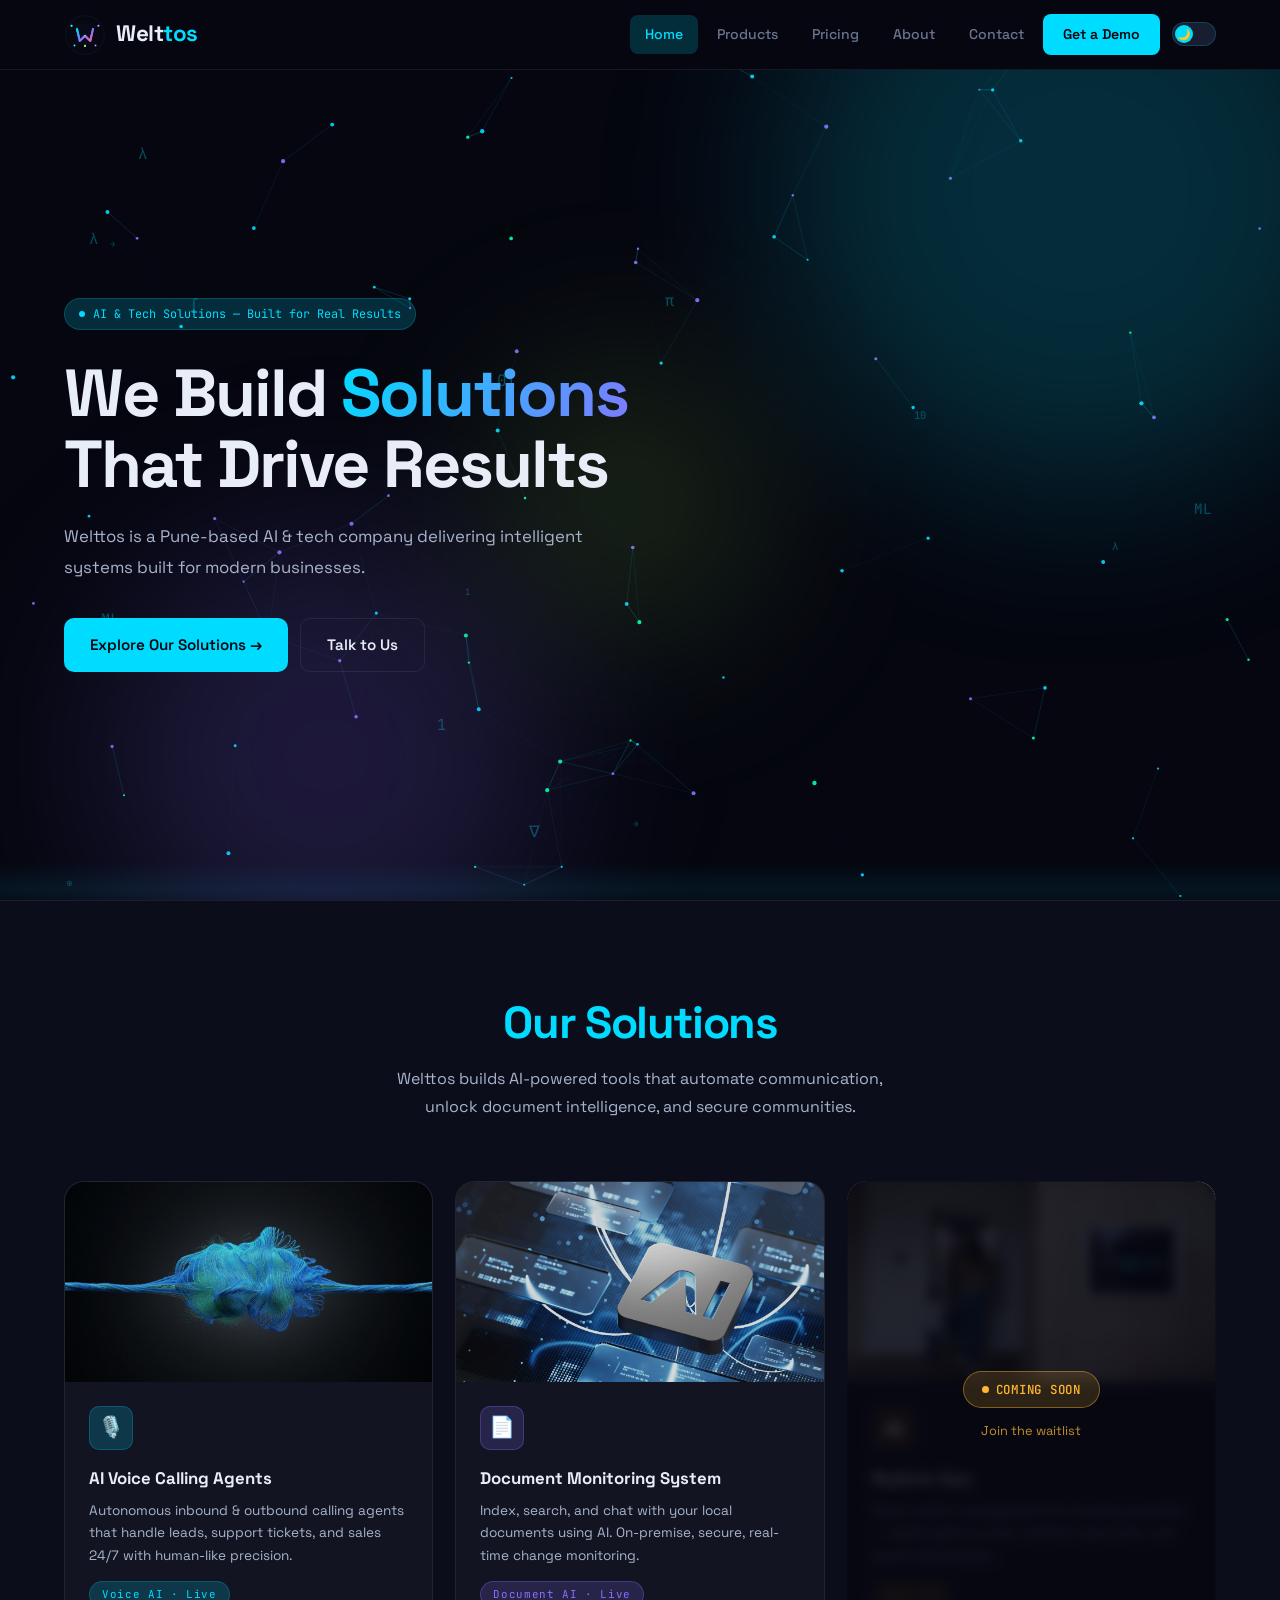
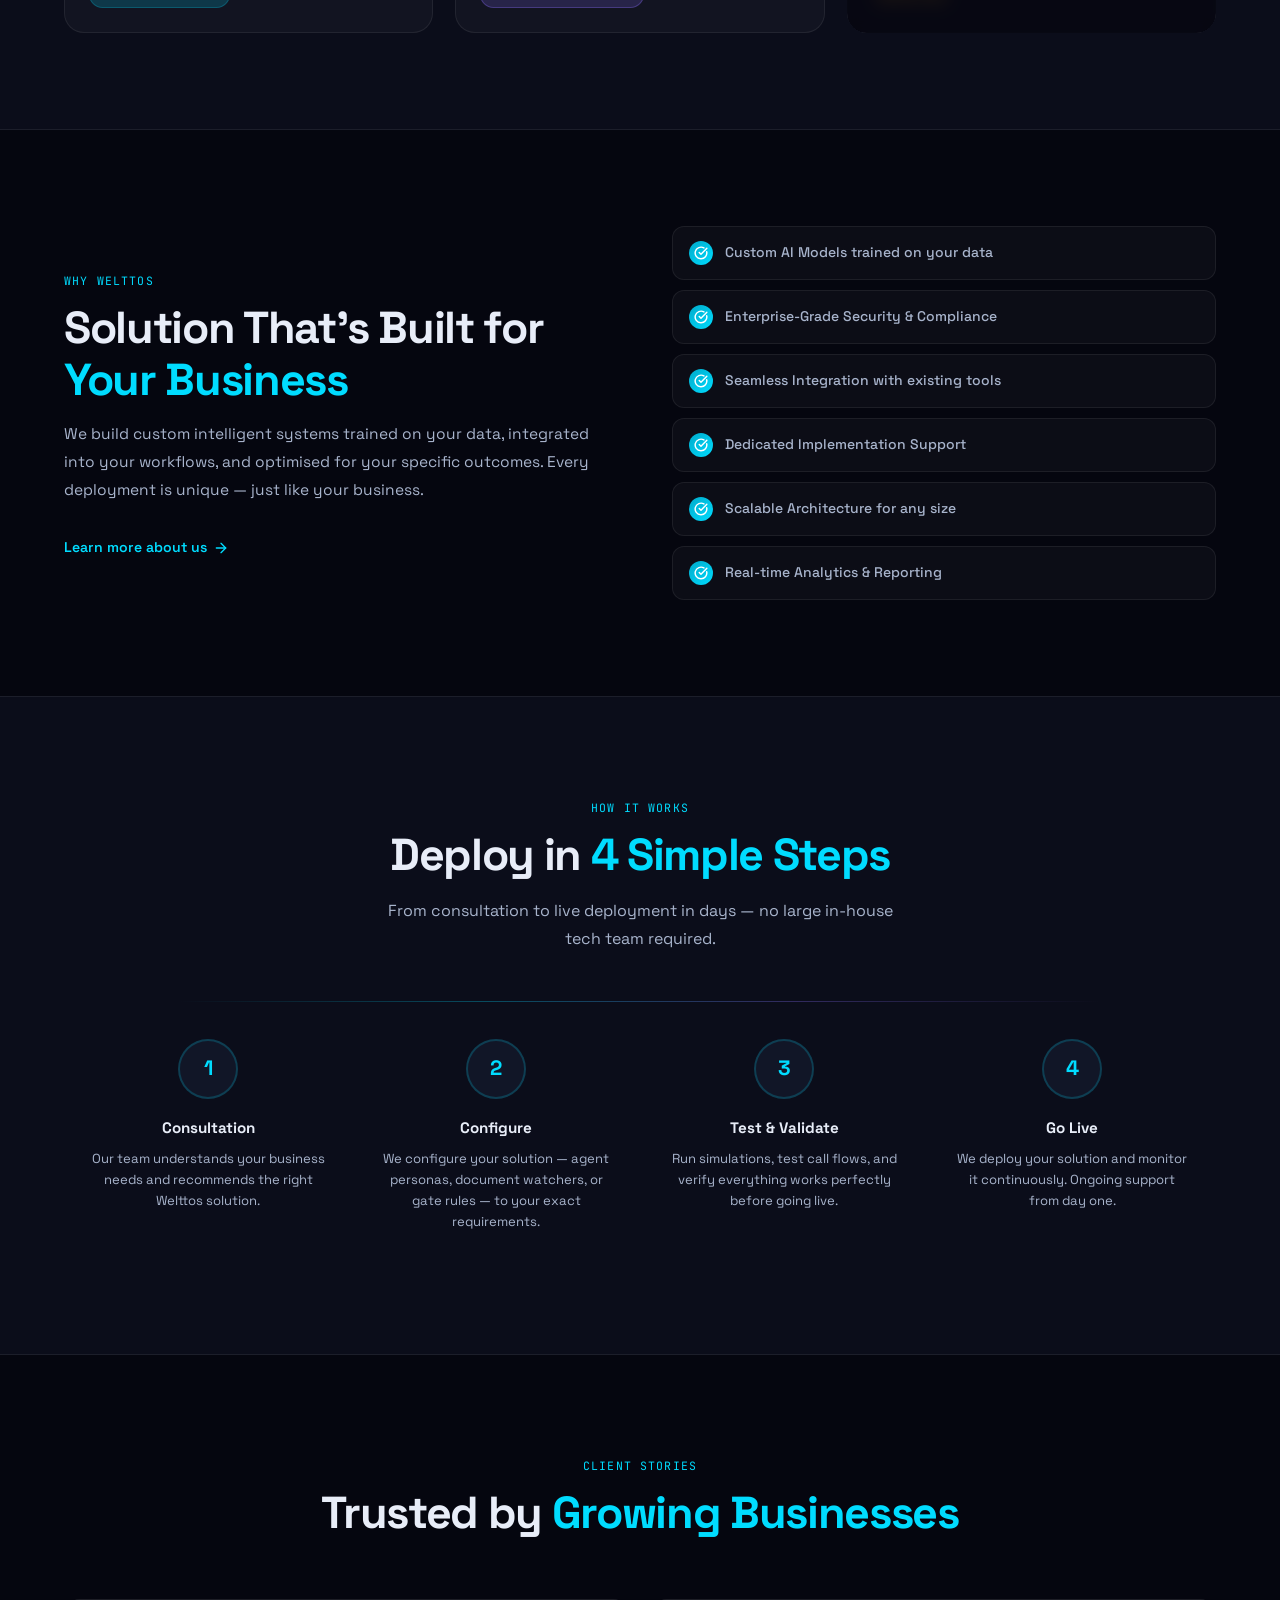
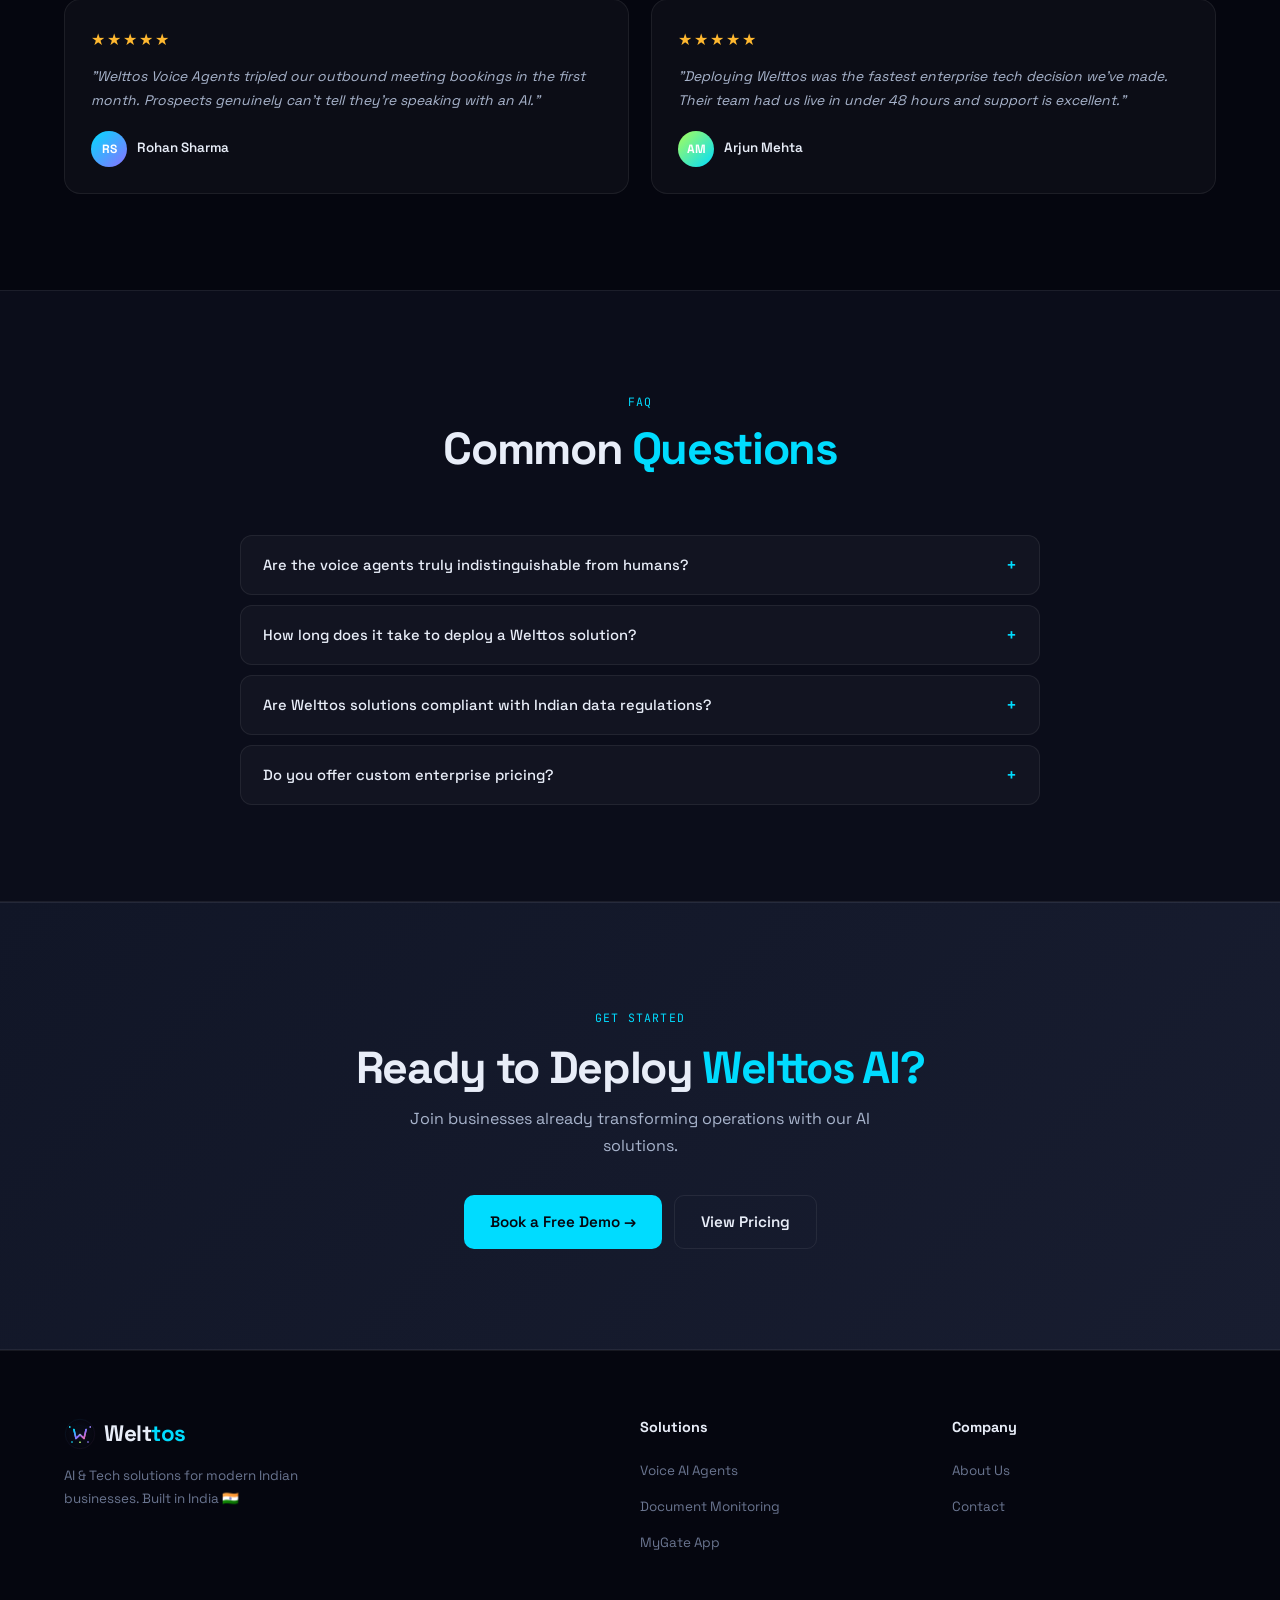
==== commit 22281eb9: "Update index.html" ====
--- a/index.html
+++ b/index.html
@@ -3,17 +3,17 @@
 <head>
 <meta charset="UTF-8"/>
 <meta name="viewport" content="width=device-width, initial-scale=1.0"/>
-<title>Welttos Technologies — AI & Tech Solutions</title>
+<title>Welttos — AI & Tech Solutions</title>
 <meta name="description" content="Pune-based AI & Tech company delivering intelligent voice agents, document intelligence, and smart visitor management for modern businesses."/>
 <meta name="theme-color" content="#05060F"/>
 <!-- Open Graph / Social -->
 <meta property="og:type" content="website"/>
-<meta property="og:title" content="Welttos Technologies — AI & Tech Solutions"/>
+<meta property="og:title" content="Welttos — AI & Tech Solutions"/>
 <meta property="og:description" content="Pune-based AI & Tech company delivering intelligent voice agents, document intelligence, and smart visitor management for modern businesses."/>
 <meta property="og:image" content="assets/logo.svg"/>
-<meta property="og:site_name" content="Welttos Technologies"/>
+<meta property="og:site_name" content="Welttos"/>
 <meta name="twitter:card" content="summary_large_image"/>
-<meta name="twitter:title" content="Welttos Technologies — AI & Tech Solutions"/>
+<meta name="twitter:title" content="Welttos — AI & Tech Solutions"/>
 <meta name="twitter:description" content="Pune-based AI & Tech company delivering intelligent voice agents, document intelligence, and smart visitor management for modern businesses."/>
 <meta name="twitter:image" content="assets/logo.svg"/>
 <link rel="icon" type="image/svg+xml" href="assets/logo.svg"/>
@@ -60,7 +60,7 @@
     <div class="hero-content">
       <div class="chip"><div class="chip-dot"></div><span id="badge-text">AI &amp; Tech Solutions Built for Real Results</span></div>
       <h1>We Build <span class="grad">Solutions</span> That Drive Results</h1>
-      <p class="hero-sub">Welttos Technologies is a Pune-based AI &amp; tech company delivering intelligent systems built for modern businesses.</p>
+      <p class="hero-sub">Welttos is a Pune-based AI &amp; tech company delivering intelligent systems built for modern businesses.</p>
       <div class="btns">
         <a href="products.html" class="btn btn-fill">Explore Our Solutions →</a>
         <a href="contact.html" class="btn btn-outline">Talk to Us</a>
--- a/css/styles.css
+++ b/css/styles.css
@@ -0,0 +1,1064 @@
+/* ═══════════════════════════════════════════════
+   WELTTOS — DUAL THEME DESIGN SYSTEM
+═══════════════════════════════════════════════ */
+
+/* ── DARK THEME ── */
+[data-theme="dark"] {
+  --bg:        #05060F;
+  --bg2:       #0B0D1A;
+  --bg3:       #111627;
+  --bg4:       #181D30;
+  --card:      rgba(255,255,255,0.03);
+  --card-h:    rgba(0,220,255,0.05);
+  --primary:   #00DCFF;
+  --primary2:  #00AACA;
+  --primglow:  rgba(0,220,255,0.18);
+  --violet:    #8B6FFF;
+  --violet2:   rgba(139,111,255,0.18);
+  --lime:      #AAFF57;
+  --limeglow:  rgba(170,255,87,0.13);
+  --amber:     #FFB830;
+  --amberglow: rgba(255,184,48,0.15);
+  --text:      #E8EDF8;
+  --text2:     #A8B4CC;
+  --muted:     #6A7590;
+  --border:    rgba(255,255,255,0.07);
+  --borderc:   rgba(0,220,255,0.2);
+  --shadow:    0 8px 40px rgba(0,0,0,0.5);
+  --shadow-c:  0 8px 40px rgba(0,220,255,0.12);
+  --sec-alt:   #0B0D1A;
+  --input-bg:  rgba(255,255,255,0.04);
+  --input-bor: rgba(255,255,255,0.1);
+  --cs-overlay: rgba(5,6,15,0.82);
+  --cs-badge-bg: rgba(255,184,48,0.15);
+  --cs-badge-bor: rgba(255,184,48,0.4);
+  --cs-badge-text: #FFB830;
+  --cs-dot:     #FFB830;
+  --cs-h:       #FFD878;
+}
+
+/* ── LIGHT THEME ── */
+[data-theme="light"] {
+  --bg:        #F2F5FF;
+  --bg2:       #E8EEFF;
+  --bg3:       #FFFFFF;
+  --bg4:       #EEF2FF;
+  --card:      rgba(255,255,255,0.92);
+  --card-h:    rgba(255,255,255,1);
+  --primary:   #4338CA;
+  --primary2:  #3730A3;
+  --primglow:  rgba(67,56,202,0.12);
+  --violet:    #7C3AED;
+  --violet2:   rgba(124,58,237,0.12);
+  --lime:      #16A34A;
+  --limeglow:  rgba(22,163,74,0.1);
+  --amber:     #D97706;
+  --amberglow: rgba(217,119,6,0.12);
+  --text:      #1E1B4B;
+  --text2:     #374151;
+  --muted:     #6B7280;
+  --border:    rgba(67,56,202,0.12);
+  --borderc:   rgba(67,56,202,0.3);
+  --shadow:    0 4px 24px rgba(67,56,202,0.1);
+  --shadow-c:  0 8px 40px rgba(67,56,202,0.2);
+  --sec-alt:   #FFFFFF;
+  --input-bg:  rgba(255,255,255,0.9);
+  --input-bor: rgba(67,56,202,0.2);
+  --cs-overlay: rgba(255,250,240,0.88);
+  --cs-badge-bg: rgba(217,119,6,0.1);
+  --cs-badge-bor: rgba(217,119,6,0.35);
+  --cs-badge-text: #B45309;
+  --cs-dot:     #D97706;
+  --cs-h:       #92400E;
+}
+
+/* ── BASE ── */
+*, *::before, *::after { box-sizing: border-box; margin: 0; padding: 0; }
+html { scroll-behavior: smooth; -webkit-text-size-adjust: 100%; }
+body {
+  background: var(--bg);
+  color: var(--text);
+  font-family: 'Space Grotesk', sans-serif;
+  font-size: 16px;
+  line-height: 1.7;
+  overflow-x: clip;
+  transition: background .35s, color .35s;
+  animation: pageFadeIn .4s ease both;
+  min-height: 100vh;
+}
+@keyframes pageFadeIn { from { opacity: 0; } to { opacity: 1; } }
+img { max-width: 100%; height: auto; }
+button { font-family: inherit; }
+
+/* ── CANVAS BACKGROUND ── */
+#bg-canvas {
+  position: fixed; inset: 0; z-index: 0;
+  pointer-events: none;
+  opacity: 1;
+}
+main, nav, footer { position: relative; z-index: 1; }
+
+/* ════════════════════════════════════════════════
+   NAVIGATION + MOBILE SIDEBAR
+═════════════════════════════════════════════════ */
+nav {
+  position: sticky; top: 0; z-index: 300;
+  display: flex; align-items: center; justify-content: space-between;
+  padding: 0 5vw; height: 70px;
+  background: var(--bg);
+  border-bottom: 1px solid var(--border);
+  transition: height .3s, background .3s, box-shadow .3s;
+}
+nav.compact { height: 56px; box-shadow: var(--shadow); }
+
+.logo {
+  display: flex; align-items: center; cursor: pointer;
+  font-family: 'Space Grotesk', sans-serif; font-size: 1.4rem; font-weight: 800;
+  color: var(--text); letter-spacing: -.02em; text-decoration: none;
+  z-index: 250;
+}
+.logo em { color: var(--primary); font-style: normal; }
+.logo-mark {
+  width: 42px; height: 42px; border-radius: 10px;
+  margin-right: 10px; display: flex; align-items: center; justify-content: center;
+  overflow: visible; flex-shrink: 0;
+}
+.logo-mark img {
+  width: 100%; height: 100%; display: block;
+  transition: transform .4s cubic-bezier(.34,1.56,.64,1);
+}
+.logo:hover .logo-mark img { transform: rotate(12deg) scale(1.1); }
+.logo-mark-sm { width: 32px; height: 32px; border-radius: 8px; margin-right: 8px; }
+
+.nav-links { display: flex; align-items: center; gap: 4px; }
+.nav-links a {
+  padding: 8px 15px; border-radius: 8px;
+  color: var(--muted); font-size: .88rem; font-weight: 500;
+  cursor: pointer; text-decoration: none;
+  transition: color .2s, background .2s;
+}
+.nav-links a:hover, .nav-links a.active { color: var(--text); background: var(--primglow); }
+.nav-links a.active { color: var(--primary); }
+.nav-cta {
+  padding: 9px 20px !important;
+  background: var(--primary) !important;
+  color: #fff !important;
+  border-radius: 8px !important;
+  font-weight: 600 !important;
+  transition: opacity .2s, transform .2s !important;
+}
+[data-theme="dark"] .nav-cta { color: var(--bg) !important; }
+.nav-cta:hover { opacity: .88 !important; transform: translateY(-1px) !important; }
+
+/* ── THEME TOGGLE ── */
+.theme-toggle {
+  width: 44px; height: 24px; border-radius: 12px;
+  background: var(--bg4); border: 1px solid var(--borderc);
+  cursor: pointer; position: relative;
+  transition: background .3s, border-color .3s;
+  flex-shrink: 0; margin-left: 8px;
+  display: flex; align-items: center; padding: 2px;
+}
+.theme-toggle-thumb {
+  width: 18px; height: 18px; border-radius: 50%;
+  background: var(--primary);
+  transition: transform .3s cubic-bezier(.34,1.56,.64,1);
+  display: flex; align-items: center; justify-content: center;
+  font-size: 11px;
+}
+[data-theme="light"] .theme-toggle-thumb { transform: translateX(20px); }
+
+/* ── HAMBURGER BUTTON (mobile only) ── */
+.nav-hamburger {
+  display: none;
+  width: 44px; height: 44px;
+  background: transparent;
+  border: 1px solid var(--border);
+  border-radius: 10px;
+  cursor: pointer;
+  position: relative;
+  padding: 0;
+  z-index: 260;
+  transition: border-color .25s, background .25s;
+}
+.nav-hamburger:hover { border-color: var(--borderc); background: var(--primglow); }
+.nav-hamburger span {
+  position: absolute;
+  left: 11px; right: 11px;
+  height: 2px;
+  background: var(--text);
+  border-radius: 2px;
+  transition: transform .35s cubic-bezier(.22,1,.36,1),
+              opacity .25s,
+              top .35s cubic-bezier(.22,1,.36,1),
+              background .25s;
+}
+.nav-hamburger span:nth-child(1) { top: 14px; }
+.nav-hamburger span:nth-child(2) { top: 21px; }
+.nav-hamburger span:nth-child(3) { top: 28px; }
+.nav-hamburger.open span { background: var(--primary); }
+.nav-hamburger.open span:nth-child(1) { top: 21px; transform: rotate(45deg); }
+.nav-hamburger.open span:nth-child(2) { opacity: 0; transform: scaleX(0); }
+.nav-hamburger.open span:nth-child(3) { top: 21px; transform: rotate(-45deg); }
+
+/* ── SIDEBAR BACKDROP ── */
+.nav-backdrop {
+  position: fixed; inset: 0;
+  background: rgba(0,0,0,0.55);
+  backdrop-filter: blur(4px);
+  z-index: 240;
+  opacity: 0;
+  pointer-events: none;
+  transition: opacity .3s;
+}
+.nav-backdrop.open { opacity: 1; pointer-events: auto; }
+[data-theme="light"] .nav-backdrop { background: rgba(30,27,75,0.45); }
+
+/* ════════════════════════════════════════════════
+   HERO
+═════════════════════════════════════════════════ */
+.hero {
+  min-height: calc(100vh - 70px);
+  display: flex; align-items: center;
+  padding: 80px 5vw;
+  position: relative; overflow: hidden;
+}
+.hero-glow {
+  position: absolute; border-radius: 50%;
+  filter: blur(90px); pointer-events: none;
+}
+.hero-glow-1 { width: 600px; height: 600px; background: var(--primglow); top: -180px; right: -100px; animation: gd1 14s ease-in-out infinite; }
+.hero-glow-2 { width: 450px; height: 450px; background: var(--violet2); bottom: -80px; left: 8%; animation: gd2 18s ease-in-out infinite; }
+.hero-glow-3 { width: 280px; height: 280px; background: var(--limeglow); top: 35%; left: 38%; animation: gd3 20s ease-in-out infinite; }
+@keyframes gd1 { 0%,100% { transform: translate(0,0); } 50% { transform: translate(-35px,22px); } }
+@keyframes gd2 { 0%,100% { transform: translate(0,0); } 50% { transform: translate(22px,-30px); } }
+@keyframes gd3 { 0%,100% { transform: translate(0,0); } 50% { transform: translate(-18px,18px); } }
+
+.hero-content { position: relative; max-width: 680px; z-index: 2; width: 100%; }
+.chip {
+  display: inline-flex; align-items: center; gap: 8px;
+  padding: 5px 14px;
+  background: var(--primglow);
+  border: 1px solid var(--borderc);
+  border-radius: 100px;
+  font-family: 'JetBrains Mono', monospace;
+  font-size: .74rem; color: var(--primary);
+  margin-bottom: 28px;
+  max-width: 100%;
+}
+.chip span { overflow: hidden; text-overflow: ellipsis; white-space: nowrap; }
+.chip-dot { width: 6px; height: 6px; border-radius: 50%; background: var(--primary); animation: blink 2s infinite; flex-shrink: 0; }
+@keyframes blink { 0%,100% { opacity: 1; transform: scale(1); } 50% { opacity: .4; transform: scale(.7); } }
+
+h1 {
+  font-family: 'Space Grotesk', sans-serif;
+  font-size: clamp(2.2rem, 5.2vw, 4.5rem);
+  font-weight: 800; line-height: 1.06;
+  letter-spacing: -.03em; color: var(--text);
+  margin-bottom: 22px;
+}
+h1 .grad {
+  background: linear-gradient(115deg, var(--primary) 0%, var(--violet) 55%, #FF6B6B 100%);
+  -webkit-background-clip: text; -webkit-text-fill-color: transparent; background-clip: text;
+  background-size: 200% 200%; animation: gradShift 5s ease-in-out infinite;
+}
+@keyframes gradShift { 0%,100% { background-position: 0% 50%; } 50% { background-position: 100% 50%; } }
+
+.hero-sub { font-size: 1.05rem; color: var(--text2); max-width: 520px; margin-bottom: 36px; line-height: 1.8; }
+.btns { display: flex; gap: 12px; flex-wrap: wrap; }
+
+.btn {
+  display: inline-flex; align-items: center; gap: 8px;
+  padding: 13px 26px; border-radius: 10px;
+  font-family: 'Space Grotesk', sans-serif; font-size: .95rem; font-weight: 600;
+  cursor: pointer; text-decoration: none; border: none;
+  position: relative; overflow: hidden;
+  transition: transform .25s, opacity .25s, box-shadow .25s;
+}
+.btn-fill { background: var(--primary); color: #fff; }
+[data-theme="dark"] .btn-fill { color: var(--bg); }
+.btn-fill:hover { transform: translateY(-2px); box-shadow: 0 8px 24px var(--primglow); }
+.btn-outline { background: transparent; color: var(--text); border: 1px solid var(--border); }
+.btn-outline:hover { border-color: var(--primary); color: var(--primary); background: var(--primglow); }
+.btn .ripple {
+  position: absolute; border-radius: 50%;
+  background: rgba(255,255,255,.25);
+  transform: scale(0); opacity: 1;
+  animation: rpl .55s linear; pointer-events: none;
+}
+@keyframes rpl { to { transform: scale(4); opacity: 0; } }
+
+/* ════════════════════════════════════════════════
+   SECTIONS
+═════════════════════════════════════════════════ */
+section { padding: 96px 5vw; position: relative; }
+.sec-tag {
+  font-family: 'JetBrains Mono', monospace; font-size: .72rem;
+  color: var(--primary); letter-spacing: .1em; text-transform: uppercase;
+  margin-bottom: 12px; display: inline-block;
+}
+h2 {
+  font-family: 'Space Grotesk', sans-serif;
+  font-size: clamp(1.7rem, 3.5vw, 2.8rem);
+  font-weight: 800; letter-spacing: -.03em; line-height: 1.15;
+  color: var(--text); margin-bottom: 16px;
+}
+h2 .hl { color: var(--primary); }
+h2 .hlv { color: var(--violet); }
+.sec-sub { font-size: 1rem; color: var(--text2); max-width: 540px; line-height: 1.75; }
+.sec-hd { margin-bottom: 60px; }
+.sec-hd.center { text-align: center; }
+.sec-hd.center .sec-sub { margin: 0 auto; }
+
+/* FADE-UP */
+.fu { opacity: 0; transform: translateY(24px); transition: opacity .65s cubic-bezier(.22,1,.36,1), transform .65s cubic-bezier(.22,1,.36,1); }
+.fu.vis { opacity: 1; transform: none; }
+
+/* ── PRODUCT CARDS ── */
+.prod-grid { display: grid; grid-template-columns: repeat(3, 1fr); gap: 22px; }
+.prod-card {
+  background: var(--card); border: 1px solid var(--border);
+  border-radius: 20px; overflow: hidden;
+  cursor: pointer;
+  transition: border-color .3s, transform .4s cubic-bezier(.22,1,.36,1), box-shadow .4s;
+  position: relative;
+}
+.prod-card:hover { border-color: var(--borderc); transform: translateY(-6px); box-shadow: var(--shadow-c); }
+.prod-img { width: 100%; height: 200px; object-fit: cover; display: block; transition: transform .5s; filter: saturate(.9) brightness(.85); }
+[data-theme="light"] .prod-img { filter: saturate(1) brightness(.95); }
+.prod-card:hover .prod-img { transform: scale(1.04); filter: saturate(1) brightness(.95); }
+.prod-body { padding: 24px; }
+.prod-icon {
+  width: 44px; height: 44px; border-radius: 10px;
+  display: flex; align-items: center; justify-content: center;
+  font-size: 1.3rem; margin-bottom: 14px;
+  background: var(--primglow); border: 1px solid var(--borderc);
+  transition: transform .3s cubic-bezier(.34,1.56,.64,1);
+}
+.prod-card:hover .prod-icon { transform: scale(1.1) rotate(-5deg); }
+.prod-card h3 { font-family: 'Space Grotesk', sans-serif; font-size: 1.05rem; font-weight: 700; color: var(--text); margin-bottom: 8px; }
+.prod-card p { font-size: .85rem; color: var(--text2); line-height: 1.65; }
+.prod-tag {
+  display: inline-block; margin-top: 14px;
+  padding: 3px 12px; border-radius: 100px;
+  font-family: 'JetBrains Mono', monospace; font-size: .68rem; letter-spacing: .06em;
+  background: var(--primglow); color: var(--primary);
+  border: 1px solid var(--borderc);
+}
+.prod-tag-v { background: var(--violet2); color: var(--violet); border-color: rgba(139,111,255,0.3); }
+.prod-tag-a { background: var(--amberglow); color: var(--amber); border-color: rgba(255,184,48,0.3); }
+
+/* ── COMING SOON OVERLAY ── */
+.cs-wrap { position: relative; overflow: hidden; border-radius: 20px; }
+.cs-overlay {
+  position: absolute; inset: 0; z-index: 10;
+  background: var(--cs-overlay);
+  backdrop-filter: blur(6px);
+  display: flex; flex-direction: column;
+  align-items: center; justify-content: center;
+  gap: 12px; border-radius: 20px;
+}
+.cs-badge {
+  display: inline-flex; align-items: center; gap: 7px;
+  padding: 7px 18px;
+  background: var(--cs-badge-bg);
+  border: 1px solid var(--cs-badge-bor);
+  border-radius: 100px;
+  font-family: 'JetBrains Mono', monospace;
+  font-size: .78rem; font-weight: 500;
+  color: var(--cs-badge-text);
+  letter-spacing: .06em;
+}
+.cs-badge-dot { width: 7px; height: 7px; border-radius: 50%; background: var(--cs-dot); animation: csPulse 1.8s ease-in-out infinite; }
+@keyframes csPulse { 0%,100% { opacity: 1; transform: scale(1); } 50% { opacity: .4; transform: scale(.65); } }
+.cs-sub { font-size: .8rem; color: var(--cs-badge-text); opacity: .75; text-align: center; max-width: 220px; padding: 0 16px; }
+
+/* ── FEATURE CARDS ── */
+.f-grid { display: grid; grid-template-columns: repeat(auto-fit, minmax(260px, 1fr)); gap: 20px; }
+.f-card {
+  background: var(--card); border: 1px solid var(--border);
+  border-radius: 16px; padding: 26px; position: relative; overflow: hidden;
+  transition: border-color .3s, background .3s, transform .4s cubic-bezier(.22,1,.36,1), box-shadow .3s;
+}
+.f-card:hover { border-color: var(--borderc); background: var(--card-h); transform: translateY(-4px); box-shadow: var(--shadow-c); }
+.f-icon {
+  width: 46px; height: 46px; border-radius: 10px;
+  background: var(--primglow); border: 1px solid var(--borderc);
+  display: flex; align-items: center; justify-content: center;
+  font-size: 1.3rem; margin-bottom: 16px;
+}
+.f-card h3 { font-family: 'Space Grotesk', sans-serif; font-size: 1rem; font-weight: 700; color: var(--text); margin-bottom: 8px; }
+.f-card p { font-size: .85rem; color: var(--text2); line-height: 1.65; }
+
+/* ── PRICING ── */
+.price-group-hd { text-align: center; margin-bottom: 48px; padding-bottom: 32px; border-bottom: 1px solid var(--border); }
+.price-grid { display: grid; grid-template-columns: repeat(3, 1fr); gap: 22px; }
+.pc {
+  background: var(--card); border: 1px solid var(--border);
+  border-radius: 20px; padding: 32px; position: relative;
+  transition: transform .4s cubic-bezier(.22,1,.36,1), border-color .3s, box-shadow .4s;
+}
+.pc:hover { transform: translateY(-6px); box-shadow: var(--shadow-c); }
+.pc.feat {
+  border-color: var(--primary); background: var(--primglow);
+  transform: scale(1.03);
+  box-shadow: 0 0 0 1px var(--primary), var(--shadow-c);
+}
+.pc.feat:hover { transform: scale(1.03) translateY(-6px); }
+.pop {
+  position: absolute; top: -13px; left: 50%; transform: translateX(-50%);
+  padding: 4px 16px; background: var(--primary); color: #fff;
+  border-radius: 100px; font-size: .7rem; font-weight: 700;
+  font-family: 'Space Grotesk', sans-serif; letter-spacing: .05em; white-space: nowrap;
+}
+[data-theme="dark"] .pop { color: var(--bg); }
+.plan-name { font-family: 'Space Grotesk', sans-serif; font-size: 1rem; font-weight: 800; color: var(--text); margin-bottom: 6px; }
+.plan-sub { font-size: .78rem; color: var(--muted); margin-bottom: 20px; }
+.plan-quote { font-family: 'Space Grotesk', sans-serif; font-size: 1.85rem; font-weight: 800; color: var(--primary); letter-spacing: -.02em; margin-bottom: 4px; }
+.plan-quote-sub { font-size: .78rem; color: var(--muted); margin-bottom: 24px; }
+.plan-f { list-style: none; margin-bottom: 28px; display: flex; flex-direction: column; gap: 11px; }
+.plan-f li { display: flex; gap: 9px; align-items: flex-start; font-size: .84rem; color: var(--text2); }
+.plan-f li::before { content: '✓'; color: var(--primary); font-weight: 700; flex-shrink: 0; margin-top: 1px; }
+
+/* ── TESTIMONIALS ── */
+.test-grid { display: grid; grid-template-columns: repeat(2, 1fr); gap: 22px; }
+.test-card {
+  background: var(--card); border: 1px solid var(--border); border-radius: 16px;
+  padding: 26px;
+  transition: border-color .3s, transform .4s cubic-bezier(.22,1,.36,1), box-shadow .4s;
+}
+.test-card:hover { transform: translateY(-5px); border-color: var(--borderc); box-shadow: var(--shadow-c); }
+.stars { color: var(--amber); margin-bottom: 12px; letter-spacing: 2px; }
+.test-q { font-size: .87rem; color: var(--text2); line-height: 1.72; margin-bottom: 18px; font-style: italic; }
+.test-auth { display: flex; align-items: center; gap: 10px; }
+.t-av { width: 36px; height: 36px; border-radius: 50%; display: flex; align-items: center; justify-content: center; font-size: .75rem; font-weight: 700; color: #fff; flex-shrink: 0; }
+.t-name { font-weight: 600; font-size: .84rem; color: var(--text); }
+
+/* ── STEPS ── */
+.steps { display: grid; grid-template-columns: repeat(4, 1fr); position: relative; }
+.steps::before {
+  content: ''; position: absolute; top: -12px; left: 10%; right: 10%; height: 1px;
+  background: linear-gradient(90deg, transparent, var(--primary), var(--violet), transparent);
+  opacity: .3;
+}
+.step { padding: 26px; text-align: center; }
+.step-n {
+  width: 60px; height: 60px; border-radius: 50%;
+  background: var(--bg3); border: 2px solid var(--borderc);
+  display: flex; align-items: center; justify-content: center;
+  font-family: 'Space Grotesk', sans-serif; font-size: 1.3rem; font-weight: 800; color: var(--primary);
+  margin: 0 auto 16px;
+  transition: transform .3s cubic-bezier(.34,1.56,.64,1), box-shadow .3s;
+}
+.step:hover .step-n { transform: scale(1.12); box-shadow: 0 0 24px var(--primglow); }
+.step-t { font-family: 'Space Grotesk', sans-serif; font-size: .95rem; font-weight: 700; color: var(--text); margin-bottom: 7px; }
+.step-d { font-size: .82rem; color: var(--text2); line-height: 1.6; }
+
+/* ── FAQ ── */
+.faq { max-width: 800px; margin: 0 auto; display: flex; flex-direction: column; gap: 10px; }
+.faq-i { background: var(--card); border: 1px solid var(--border); border-radius: 12px; overflow: hidden; transition: border-color .25s; }
+.faq-i.open { border-color: var(--borderc); }
+.faq-q {
+  width: 100%; padding: 18px 22px; background: none; border: none;
+  color: var(--text); font-family: 'Space Grotesk', sans-serif; font-size: .92rem; font-weight: 500;
+  text-align: left; cursor: pointer;
+  display: flex; justify-content: space-between; align-items: center; gap: 12px;
+  transition: color .2s;
+}
+.faq-q:hover { color: var(--primary); }
+.faq-arr { font-size: 1.1rem; color: var(--primary); transition: transform .3s cubic-bezier(.34,1.56,.64,1); flex-shrink: 0; }
+.faq-i.open .faq-arr { transform: rotate(45deg); }
+.faq-a { max-height: 0; overflow: hidden; transition: max-height .35s cubic-bezier(.22,1,.36,1); padding: 0 22px; }
+.faq-i.open .faq-a { max-height: 300px; }
+.faq-a p { padding-bottom: 18px; font-size: .86rem; color: var(--text2); line-height: 1.72; }
+
+/* ── CTA BAND ── */
+.cta-band {
+  background: linear-gradient(135deg, var(--bg3) 0%, var(--bg4) 100%);
+  border-top: 1px solid var(--border); border-bottom: 1px solid var(--border);
+  padding: 100px 5vw; text-align: center;
+}
+.cta-band h2 { margin-bottom: 12px; }
+.cta-band p { color: var(--text2); font-size: 1rem; max-width: 500px; margin: 0 auto 36px; }
+.cta-btns { display: flex; gap: 12px; justify-content: center; flex-wrap: wrap; }
+
+/* ── FOOTER ── */
+footer { padding: 64px 5vw 32px; border-top: 1px solid var(--border); background: var(--bg); }
+.fg { display: grid; grid-template-columns: 2fr 1fr 1fr; gap: 48px; margin-bottom: 48px; }
+.fb p { font-size: .84rem; color: var(--muted); margin-top: 12px; max-width: 260px; line-height: 1.65; }
+.fc h4 { font-family: 'Space Grotesk', sans-serif; font-weight: 700; color: var(--text); margin-bottom: 16px; font-size: .9rem; }
+.fc ul { list-style: none; display: flex; flex-direction: column; gap: 9px; }
+.fc a { font-size: .84rem; color: var(--muted); cursor: pointer; text-decoration: none; transition: color .2s; }
+.fc a:hover { color: var(--primary); }
+
+/* ── PRODUCTS PAGE ── */
+.pds { display: grid; grid-template-columns: 1fr 1fr; gap: 64px; align-items: center; padding: 50px 5vw; }
+.pbadge {
+  display: inline-flex; align-items: center; gap: 7px;
+  padding: 4px 14px; border-radius: 100px;
+  font-family: 'JetBrains Mono', monospace; font-size: .7rem; letter-spacing: .08em;
+  margin-bottom: 14px;
+}
+.pb-c { background: var(--primglow); color: var(--primary); border: 1px solid var(--borderc); }
+.pb-c::before { content: '●'; font-size: .5rem; animation: blink 2s infinite; }
+.pb-v { background: var(--violet2); color: var(--violet); border: 1px solid rgba(139,111,255,.3); }
+.pb-v::before { content: '●'; font-size: .5rem; animation: blink 2s infinite; }
+.pb-a { background: var(--amberglow); color: var(--amber); border: 1px solid rgba(255,184,48,.3); }
+.pb-a::before { content: '●'; font-size: .5rem; animation: blink 2s infinite; }
+
+/* ── TEAM ── */
+.team-grid { display: grid; grid-template-columns: repeat(4, 1fr); gap: 22px; }
+.tm { background: var(--card); border: 1px solid var(--border); border-radius: 16px; padding: 24px; text-align: center; transition: border-color .3s, transform .4s cubic-bezier(.22,1,.36,1); }
+.tm:hover { border-color: var(--borderc); transform: translateY(-4px); }
+.tm-av { width: 72px; height: 72px; border-radius: 50%; display: flex; align-items: center; justify-content: center; font-size: 1.3rem; font-weight: 700; color: #fff; margin: 0 auto 14px; }
+.tm-name { font-family: 'Space Grotesk', sans-serif; font-weight: 700; color: var(--text); margin-bottom: 4px; }
+
+/* ── CONTACT ── */
+.ctc-grid { display: grid; grid-template-columns: 1fr 1.5fr; gap: 48px; }
+.ctc-item { display: flex; gap: 14px; align-items: flex-start; padding: 16px 0; border-bottom: 1px solid var(--border); }
+.ctc-icon { font-size: 1.4rem; flex-shrink: 0; margin-top: 2px; }
+.ctc-lbl { font-size: .78rem; color: var(--muted); font-family: 'JetBrains Mono', monospace; text-transform: uppercase; letter-spacing: .06em; margin-bottom: 3px; }
+.ctc-val { font-size: .9rem; color: var(--text); font-weight: 500; word-break: break-word; }
+.fr { display: grid; grid-template-columns: 1fr 1fr; gap: 14px; }
+label { display: block; font-size: .8rem; color: var(--muted); margin-bottom: 6px; font-family: 'JetBrains Mono', monospace; letter-spacing: .04em; }
+input, select, textarea {
+  width: 100%; padding: 11px 14px; margin-bottom: 16px;
+  background: var(--input-bg); border: 1px solid var(--input-bor);
+  border-radius: 9px; color: var(--text); font-family: 'Space Grotesk', sans-serif; font-size: 16px;
+  transition: border-color .2s, box-shadow .2s; outline: none;
+}
+input:focus, select:focus, textarea:focus { border-color: var(--primary); box-shadow: 0 0 0 3px var(--primglow); }
+textarea { min-height: 120px; resize: vertical; }
+select option { background: var(--bg3); }
+
+/* ── PD HERO ── */
+.pd-hero { padding: 100px 5vw 60px; text-align: center; position: relative; overflow: hidden; }
+.sec-alt-bg { background: var(--sec-alt); border-top: 1px solid var(--border); border-bottom: 1px solid var(--border); }
+.pricing-hero { padding: 100px 5vw 60px; text-align: center; position: relative; overflow: hidden; }
+
+/* ── USE CASE BOX ── */
+.uc-grid { display: grid; grid-template-columns: repeat(3, 1fr); gap: 16px; padding: 28px; background: var(--bg2); border-radius: 16px; border: 1px solid var(--border); }
+.uc-item { display: flex; gap: 10px; align-items: flex-start; padding: 14px; background: var(--card); border: 1px solid var(--border); border-radius: 10px; }
+.uc-icon { flex-shrink: 0; width: 34px; height: 34px; border-radius: 8px; background: var(--primglow); border: 1px solid var(--borderc); display: flex; align-items: center; justify-content: center; font-size: 1rem; }
+.uc-t { font-weight: 600; font-size: .84rem; color: var(--text); margin-bottom: 3px; }
+.uc-d { font-size: .76rem; color: var(--text2); line-height: 1.55; }
+
+/* ── 4-COL FEATURES ── */
+.f4-grid { display: grid; grid-template-columns: repeat(4, 1fr); gap: 18px; }
+
+/* ── WHY WELTTOS ── */
+.why-grid { display: grid; grid-template-columns: 1fr 1fr; gap: 64px; align-items: center; }
+.why-item {
+  display: flex; align-items: center; gap: 12px;
+  padding: 14px 16px;
+  background: var(--card); border: 1px solid var(--border);
+  border-radius: 12px;
+  font-size: .875rem; font-weight: 500; color: var(--text2);
+  transition: border-color .2s, background .2s, color .2s;
+}
+.why-item:hover { border-color: var(--borderc); background: var(--card-h); color: var(--text); }
+.why-check {
+  width: 24px; height: 24px; border-radius: 50%; flex-shrink: 0;
+  background: linear-gradient(135deg, var(--primary2), var(--primary));
+  display: flex; align-items: center; justify-content: center;
+  color: #fff;
+}
+.why-col { display: flex; flex-direction: column; gap: 10px; }
+.learn-more {
+  display: inline-flex; align-items: center; gap: 6px;
+  font-size: .88rem; font-weight: 600; color: var(--primary);
+  cursor: pointer; text-decoration: none; transition: opacity .2s;
+}
+.learn-more:hover { opacity: .75; }
+
+/* ════════════════════════════════════════════════
+   SUCCESS MODAL
+═════════════════════════════════════════════════ */
+.modal-overlay {
+  position: fixed; inset: 0; z-index: 9999;
+  background: rgba(0, 0, 0, 0.75);
+  backdrop-filter: blur(10px);
+  display: none;
+  align-items: center; justify-content: center;
+  padding: 20px;
+}
+[data-theme="light"] .modal-overlay { background: rgba(30, 27, 75, 0.6); }
+.modal-overlay.open { display: flex; animation: modalFadeIn .25s ease; }
+@keyframes modalFadeIn { from { opacity: 0; } to { opacity: 1; } }
+.modal-card {
+  background: var(--bg3);
+  border: 1px solid var(--borderc);
+  border-radius: 20px;
+  padding: 44px 36px 36px;
+  max-width: 440px; width: 100%;
+  text-align: center;
+  position: relative;
+  box-shadow: var(--shadow-c), 0 0 0 1px var(--borderc);
+  animation: modalCardIn .45s cubic-bezier(.22,1,.36,1);
+}
+@keyframes modalCardIn {
+  from { opacity: 0; transform: scale(.9) translateY(20px); }
+  to   { opacity: 1; transform: scale(1) translateY(0); }
+}
+.modal-close {
+  position: absolute; top: 14px; right: 14px;
+  width: 32px; height: 32px; border-radius: 50%;
+  background: var(--card); border: 1px solid var(--border);
+  color: var(--muted); font-size: 1.1rem; cursor: pointer;
+  display: flex; align-items: center; justify-content: center;
+  transition: color .2s, border-color .2s, transform .2s;
+  padding: 0; line-height: 1;
+}
+.modal-close:hover { color: var(--primary); border-color: var(--borderc); transform: rotate(90deg); }
+.modal-icon-wrap {
+  width: 80px; height: 80px; border-radius: 50%;
+  background: linear-gradient(135deg, var(--primary), var(--violet));
+  display: flex; align-items: center; justify-content: center;
+  margin: 0 auto 22px; position: relative;
+  animation: iconPop .6s cubic-bezier(.34,1.56,.64,1) .15s both;
+}
+@keyframes iconPop {
+  0%   { transform: scale(0); opacity: 0; }
+  60%  { transform: scale(1.15); }
+  100% { transform: scale(1); opacity: 1; }
+}
+.modal-icon-wrap::before {
+  content: ''; position: absolute; inset: -6px;
+  border-radius: 50%; border: 2px solid var(--primary);
+  opacity: .3; animation: ringPulse 2s ease-in-out infinite;
+}
+@keyframes ringPulse {
+  0%,100% { transform: scale(1); opacity: .3; }
+  50%     { transform: scale(1.12); opacity: 0; }
+}
+.modal-icon-wrap svg { width: 40px; height: 40px; color: #fff; }
+.modal-card h3 {
+  font-family: 'Space Grotesk', sans-serif;
+  font-size: 1.4rem; font-weight: 800;
+  color: var(--text); margin-bottom: 10px;
+  letter-spacing: -.02em;
+}
+.modal-card p { font-size: .92rem; color: var(--text2); line-height: 1.65; margin-bottom: 26px; }
+.modal-card .btn { width: 100%; justify-content: center; }
+
+/* ════════════════════════════════════════════════
+   RESPONSIVE BREAKPOINTS
+═════════════════════════════════════════════════ */
+
+/* ── TABLET (≤ 1100px) ── */
+@media (max-width: 1100px) {
+  .f4-grid { grid-template-columns: repeat(2, 1fr); }
+}
+
+/* ── TABLET / MEDIUM (≤ 1000px) ── */
+@media (max-width: 1000px) {
+  .prod-grid { grid-template-columns: 1fr 1fr; }
+}
+
+/* ════════════════════════════════════════════════
+   ★ MOBILE BREAKPOINT (≤ 860px) — Hamburger sidebar
+═════════════════════════════════════════════════ */
+@media (max-width: 860px) {
+  /* Show hamburger, restructure nav-links as sidebar */
+  .nav-hamburger { display: block; }
+
+  nav { padding: 0 4vw; }
+
+  .nav-links {
+    position: fixed;
+    top: 0; right: 0; bottom: 0;
+    width: min(86vw, 320px);
+    height: 100vh; height: 100dvh;
+    background: var(--bg2);
+    border-left: 1px solid var(--border);
+    flex-direction: column;
+    align-items: stretch;
+    gap: 4px;
+    padding: 90px 20px 28px;
+    overflow-y: auto;
+    transform: translateX(100%);
+    transition: transform .35s cubic-bezier(.22,1,.36,1);
+    z-index: 245;
+    box-shadow: -20px 0 60px rgba(0,0,0,0.4);
+  }
+  .nav-links.open { transform: translateX(0); }
+
+  .nav-links a {
+    padding: 14px 16px;
+    font-size: 1rem;
+    border-radius: 10px;
+    text-align: left;
+    width: 100%;
+  }
+  .nav-links a.nav-cta {
+    margin-top: 16px;
+    padding: 14px 18px !important;
+    justify-content: center;
+    text-align: center;
+    width: 100%;
+    display: flex;
+  }
+  .theme-toggle {
+    margin: 18px 0 0 0;
+    align-self: flex-start;
+  }
+
+  /* Stack 2-col layouts */
+  .pds { grid-template-columns: 1fr; gap: 36px; padding: 40px 5vw; }
+  .why-grid { grid-template-columns: 1fr; gap: 36px; }
+  .price-grid { grid-template-columns: 1fr; }
+  .test-grid { grid-template-columns: 1fr; }
+  .steps { grid-template-columns: 1fr 1fr; gap: 24px; }
+  .pc.feat { transform: none; }
+  .pc.feat:hover { transform: translateY(-6px); }
+}
+
+/* ── SMALLER MOBILE (≤ 760px) ── */
+@media (max-width: 760px) {
+  section { padding: 64px 5vw; }
+  .hero { padding: 48px 5vw; min-height: auto; }
+  .cta-band { padding: 64px 5vw; }
+  .pd-hero, .pricing-hero { padding: 56px 5vw 40px; }
+  .sec-hd { margin-bottom: 40px; }
+
+  .logo { font-size: 1.25rem; }
+  .logo-mark { width: 38px; height: 38px; margin-right: 8px; }
+
+  .team-grid { grid-template-columns: 1fr 1fr; }
+  .fg { grid-template-columns: 1fr 1fr; gap: 32px; }
+  .ctc-grid { grid-template-columns: 1fr; gap: 28px; }
+  .uc-grid { grid-template-columns: 1fr; padding: 18px; }
+
+  .hero-sub { font-size: 1rem; }
+  .btn { padding: 12px 22px; font-size: .9rem; }
+}
+
+/* ── SMALL MOBILE (≤ 640px) ── */
+@media (max-width: 640px) {
+  .prod-grid { grid-template-columns: 1fr; }
+  .f4-grid { grid-template-columns: 1fr; }
+  .f-grid { grid-template-columns: 1fr; }
+}
+
+/* ── EXTRA SMALL (≤ 540px) ── */
+@media (max-width: 540px) {
+  nav { padding: 0 16px; }
+  section { padding: 56px 16px; }
+  .hero { padding: 40px 16px; }
+  .cta-band { padding: 56px 16px; }
+  .pd-hero, .pricing-hero { padding: 48px 16px 36px; }
+  .pds { padding: 32px 16px; }
+  footer { padding: 48px 16px 24px; }
+
+  h1 { font-size: clamp(1.9rem, 8vw, 2.6rem); margin-bottom: 18px; }
+  .hero-sub { margin-bottom: 28px; }
+
+  .pc { padding: 26px 22px; }
+  .modal-card { padding: 36px 24px 28px; }
+  .modal-icon-wrap { width: 64px; height: 64px; margin-bottom: 18px; }
+  .modal-icon-wrap svg { width: 32px; height: 32px; }
+  .modal-card h3 { font-size: 1.25rem; }
+  .ctc-item { padding: 14px 0; }
+  .btns { width: 100%; }
+  .btn { flex: 1 1 auto; justify-content: center; }
+}
+
+/* ── TINY (≤ 460px) ── */
+@media (max-width: 460px) {
+  .fg { grid-template-columns: 1fr; gap: 28px; }
+  .team-grid { grid-template-columns: 1fr; }
+  .fr { grid-template-columns: 1fr; }
+  .steps { grid-template-columns: 1fr; }
+}
+
+/* ── REDUCED MOTION ── */
+@media (prefers-reduced-motion: reduce) {
+  *, *::before, *::after {
+    animation-duration: 0.01ms !important;
+    animation-iteration-count: 1 !important;
+    transition-duration: 0.01ms !important;
+    scroll-behavior: auto !important;
+  }
+}
+
+/* ── LOCK BODY WHEN SIDEBAR OPEN ── */
+body.nav-open { overflow: hidden; }
+
+/* ════════════════════════════════════════════════════════════
+   MOBILE SIDEBAR NAV + HAMBURGER + RESPONSIVE OVERRIDES
+═══════════════════════════════════════════════════════════ */
+
+/* ─── HAMBURGER BUTTON ─── */
+.hamburger {
+  display: none; /* hidden on desktop */
+  width: 40px;
+  height: 40px;
+  border: none;
+  background: var(--card);
+  border: 1px solid var(--border);
+  border-radius: 10px;
+  cursor: pointer;
+  padding: 0;
+  position: relative;
+  z-index: 250; /* above sidebar so it stays clickable */
+  transition: background .2s, border-color .2s;
+}
+.hamburger:hover { background: var(--primglow); border-color: var(--borderc); }
+.hamburger-bars {
+  position: relative;
+  width: 20px;
+  height: 14px;
+  margin: 0 auto;
+}
+.hamburger-bars::before,
+.hamburger-bars::after,
+.hamburger-bars span {
+  content: '';
+  position: absolute;
+  left: 0;
+  width: 100%;
+  height: 2px;
+  background: var(--text);
+  border-radius: 2px;
+  transition: transform .35s cubic-bezier(.34,1.56,.64,1), opacity .25s, top .35s, background .2s;
+}
+.hamburger-bars::before { top: 0; }
+.hamburger-bars span { top: 6px; }
+.hamburger-bars::after { top: 12px; }
+
+/* Open state — morph to X */
+.hamburger.open .hamburger-bars::before { top: 6px; transform: rotate(45deg); }
+.hamburger.open .hamburger-bars span { opacity: 0; }
+.hamburger.open .hamburger-bars::after { top: 6px; transform: rotate(-45deg); }
+
+/* ─── SIDEBAR BACKDROP ─── */
+.sidebar-backdrop {
+  position: fixed;
+  inset: 0;
+  background: rgba(0, 0, 0, 0.6);
+  backdrop-filter: blur(6px);
+  z-index: 220;
+  opacity: 0;
+  pointer-events: none;
+  transition: opacity .35s ease;
+}
+[data-theme="light"] .sidebar-backdrop { background: rgba(30, 27, 75, 0.45); }
+.sidebar-backdrop.open {
+  opacity: 1;
+  pointer-events: auto;
+}
+
+/* ════════════════════════════════════════════════════════════
+   MOBILE BREAKPOINT — sidebar takes over below 900px
+═══════════════════════════════════════════════════════════ */
+@media (max-width: 900px) {
+
+  /* Show hamburger, hide desktop nav links */
+  .hamburger { display: flex; align-items: center; justify-content: center; }
+
+  /* Compact nav — DO NOT shrink on scroll on mobile (keeps sidebar offset consistent) */
+  nav, nav.compact { padding: 0 5vw; height: 64px; }
+  .logo { font-size: 1.25rem; }
+  .logo-mark { width: 38px; height: 38px; margin-right: 8px; }
+
+  /* Convert .nav-links into a slide-in sidebar.
+     Starts BELOW the nav so the nav (with hamburger/X button) stays visible. */
+  .nav-links {
+    position: fixed;
+    top: 64px;
+    right: 0;
+    width: min(320px, 85vw);
+    height: calc(100vh - 64px);
+    background: var(--bg2);
+    border-left: 1px solid var(--borderc);
+    box-shadow: -20px 0 60px rgba(0, 0, 0, 0.4);
+    flex-direction: column;
+    align-items: stretch;
+    justify-content: flex-start;
+    gap: 0;
+    padding: 56px 24px 32px;
+    z-index: 230;
+    transform: translateX(100%);
+    transition: transform .4s cubic-bezier(.22, 1, .36, 1);
+    overflow-y: auto;
+  }
+  [data-theme="light"] .nav-links {
+    box-shadow: -20px 0 60px rgba(67, 56, 202, 0.15);
+  }
+  .nav-links.open { transform: translateX(0); }
+
+  /* Sidebar links — bigger, more tappable */
+  .nav-links a:not(.nav-cta) {
+    padding: 16px 18px;
+    font-size: 1rem;
+    border-radius: 10px;
+    width: 100%;
+    border-bottom: 1px solid var(--border);
+    border-radius: 0;
+    color: var(--text);
+    transition: color .2s, background .2s, padding-left .25s;
+  }
+  .nav-links a:not(.nav-cta):hover {
+    background: var(--primglow);
+    padding-left: 24px;
+    border-radius: 10px;
+    border-bottom-color: transparent;
+  }
+  .nav-links a.active {
+    color: var(--primary);
+    background: var(--primglow);
+    border-radius: 10px;
+    border-bottom-color: transparent;
+  }
+
+  /* CTA button — full-width inside sidebar */
+  .nav-links .nav-cta {
+    width: 100% !important;
+    justify-content: center;
+    margin-top: 20px !important;
+    padding: 14px 20px !important;
+    font-size: .95rem !important;
+    text-align: center;
+  }
+
+  /* Theme toggle inside sidebar */
+  .theme-toggle {
+    margin: 24px auto 0;
+    align-self: center;
+  }
+
+  /* Sidebar header (visible only on mobile) */
+  .sidebar-header {
+    display: flex !important;
+    align-items: center;
+    gap: 8px;
+    padding: 0 0 20px;
+    margin-bottom: 8px;
+    border-bottom: 1px solid var(--border);
+    font-family: 'JetBrains Mono', monospace;
+    font-size: .72rem;
+    color: var(--muted);
+    text-transform: uppercase;
+    letter-spacing: .12em;
+    position: absolute;
+    top: 22px;
+    left: 24px;
+    right: 24px;
+  }
+  .sidebar-header::before {
+    content: '';
+    width: 6px; height: 6px;
+    border-radius: 50%;
+    background: var(--primary);
+    animation: blink 2s infinite;
+  }
+
+  /* Lock body scroll when sidebar is open */
+  body.sidebar-open { overflow: hidden; }
+
+  /* ─── HERO + SECTIONS MOBILE TIGHTENING ─── */
+  .hero {
+    min-height: auto;
+    padding: 60px 5vw 70px;
+  }
+  .hero-content { max-width: 100%; }
+  .hero-sub { font-size: 1rem; margin-bottom: 28px; }
+  .btns .btn { flex: 1; min-width: 0; justify-content: center; }
+
+  section { padding: 64px 5vw; }
+  .sec-hd { margin-bottom: 40px; }
+  h2 { margin-bottom: 12px; }
+  .sec-sub { font-size: .92rem; }
+
+  /* CTA band */
+  .cta-band { padding: 70px 5vw; }
+  .cta-btns .btn { flex: 1; min-width: 0; justify-content: center; }
+
+  /* Pricing card focal scale removed on mobile (cramped otherwise) */
+  .pc.feat { transform: none; }
+  .pc.feat:hover { transform: translateY(-6px); }
+
+  /* Footer tighter */
+  footer { padding: 48px 5vw 28px; }
+  .fg { gap: 32px; margin-bottom: 32px; }
+
+  /* Contact form layout — single column */
+  .ctc-grid { gap: 28px; }
+  .fr { grid-template-columns: 1fr; gap: 0; }
+
+  /* Steps stack neatly */
+  .steps { gap: 16px; }
+  .steps::before { display: none; } /* horizontal line doesn't make sense vertically */
+
+  /* Product cards */
+  .prod-card { border-radius: 16px; }
+  .prod-img { height: 180px; }
+  .prod-body { padding: 20px; }
+
+  /* Why-grid stacks */
+  .why-grid { grid-template-columns: 1fr; gap: 32px; }
+
+  /* Feature grids stack */
+  .f4-grid { gap: 12px; }
+  .f-card { padding: 22px; }
+
+  /* Modal slightly smaller padding */
+  .modal-card { padding: 36px 24px 28px; }
+  .modal-card h3 { font-size: 1.3rem; }
+  .modal-card p { font-size: .88rem; }
+  .modal-icon-wrap { width: 70px; height: 70px; }
+  .modal-icon-wrap svg { width: 34px; height: 34px; }
+}
+
+/* Hide sidebar header on desktop */
+.sidebar-header { display: none; }
+
+/* ─── SMALL PHONES (≤480px) — extra tightening ─── */
+@media (max-width: 480px) {
+  nav { padding: 0 4vw; }
+  .logo { font-size: 1.15rem; }
+  .logo-mark { width: 34px; height: 34px; }
+  .hamburger { width: 38px; height: 38px; }
+
+  .hero { padding: 40px 4vw 56px; }
+  h1 { margin-bottom: 16px; }
+  .chip { margin-bottom: 20px; font-size: .68rem; padding: 4px 12px; }
+
+  section { padding: 48px 4vw; }
+  .cta-band { padding: 56px 4vw; }
+
+  /* Stack hero buttons vertically on tiny screens */
+  .btns { flex-direction: column; width: 100%; }
+  .btns .btn { width: 100%; }
+  .cta-btns { flex-direction: column; width: 100%; }
+  .cta-btns .btn { width: 100%; }
+
+  .nav-links {
+    width: 92vw;
+    padding: 52px 18px 24px;
+  }
+  .sidebar-header { left: 18px; right: 18px; top: 20px; }
+
+  .ctc-item { gap: 10px; }
+  .ctc-val { font-size: .85rem; }
+
+  .pds { padding: 30px 4vw; gap: 24px; }
+
+  /* Footer single column already handled at 460px */
+  footer { padding: 40px 4vw 24px; }
+}
+
+/* ─── LANDSCAPE PHONES (short-height) ─── */
+@media (max-height: 500px) and (max-width: 900px) {
+  .nav-links { padding-top: 50px; }
+  .hero { min-height: auto; padding: 40px 5vw; }
+}
+
+/* Disable canvas on very low-end mobile if user prefers reduced motion */
+@media (prefers-reduced-motion: reduce) {
+  *, *::before, *::after {
+    animation-duration: 0.01ms !important;
+    transition-duration: 0.01ms !important;
+  }
+  #bg-canvas { opacity: 0.3; }
+}
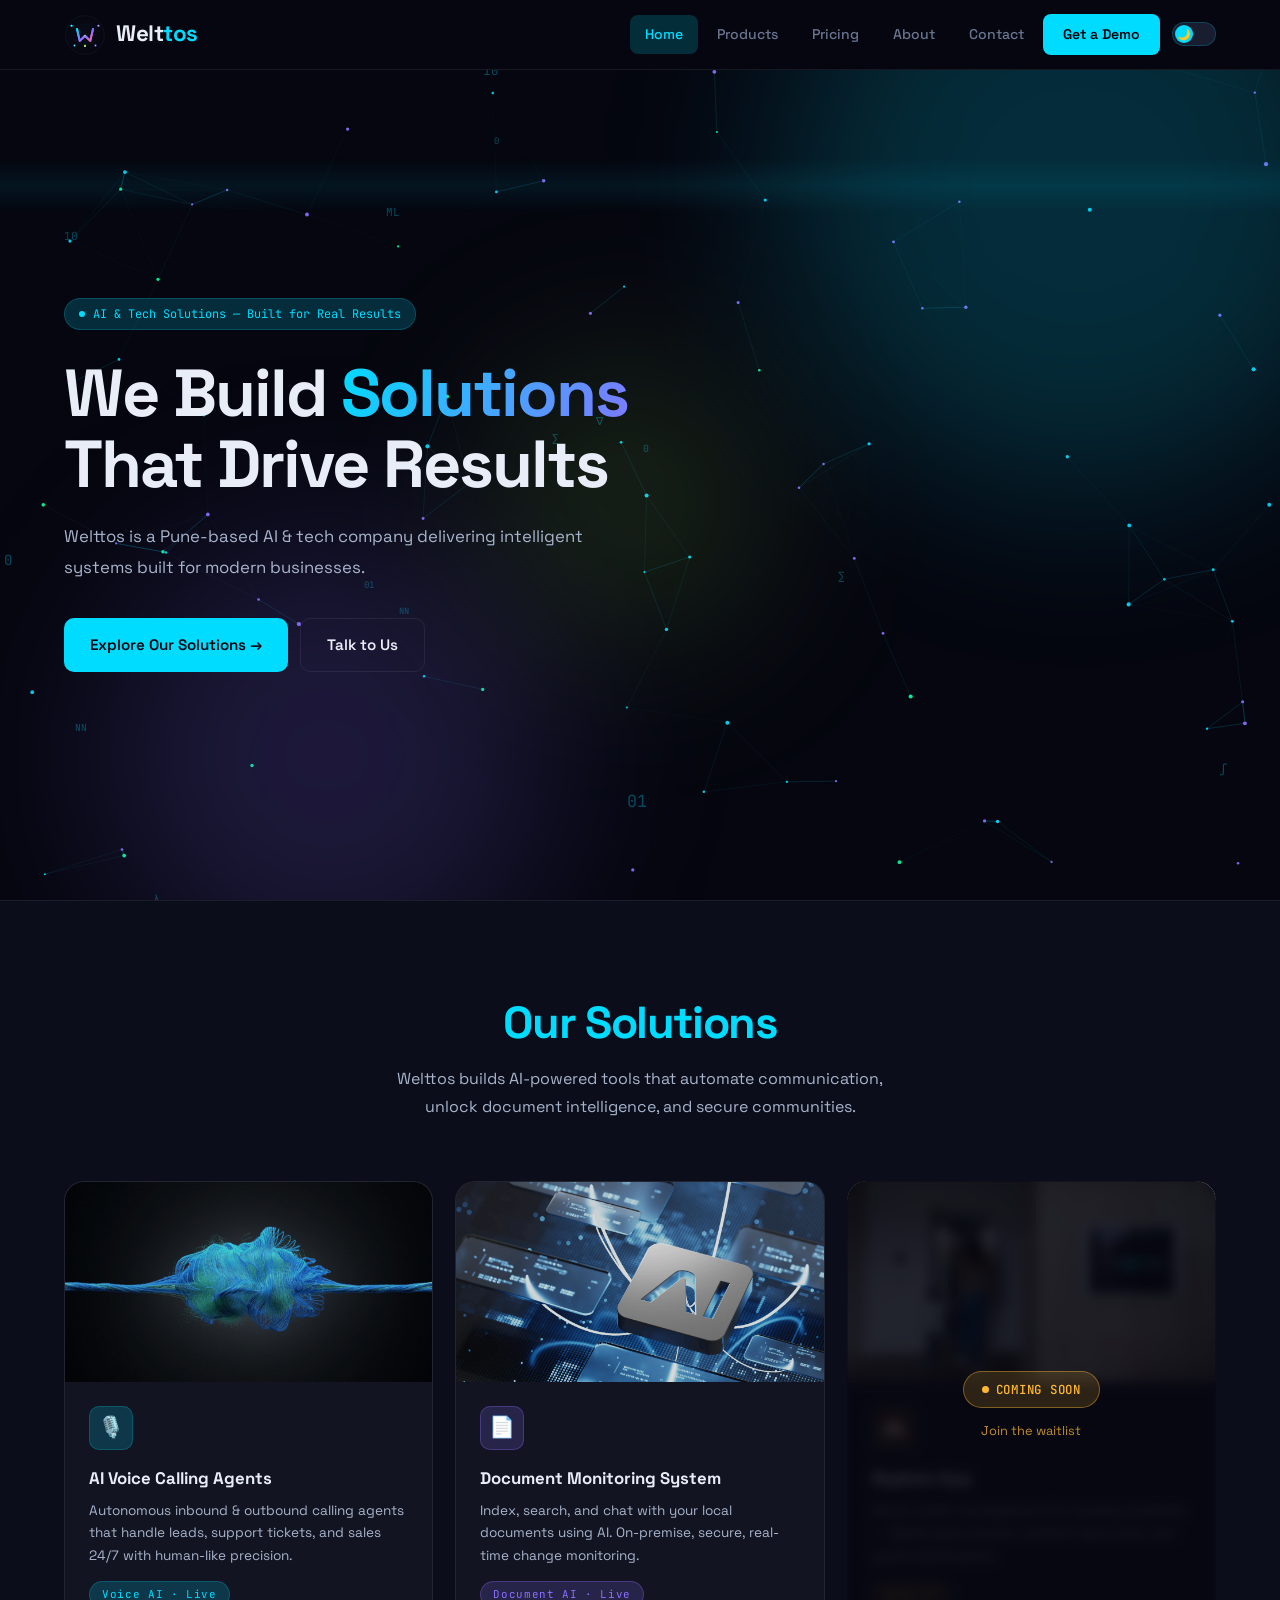
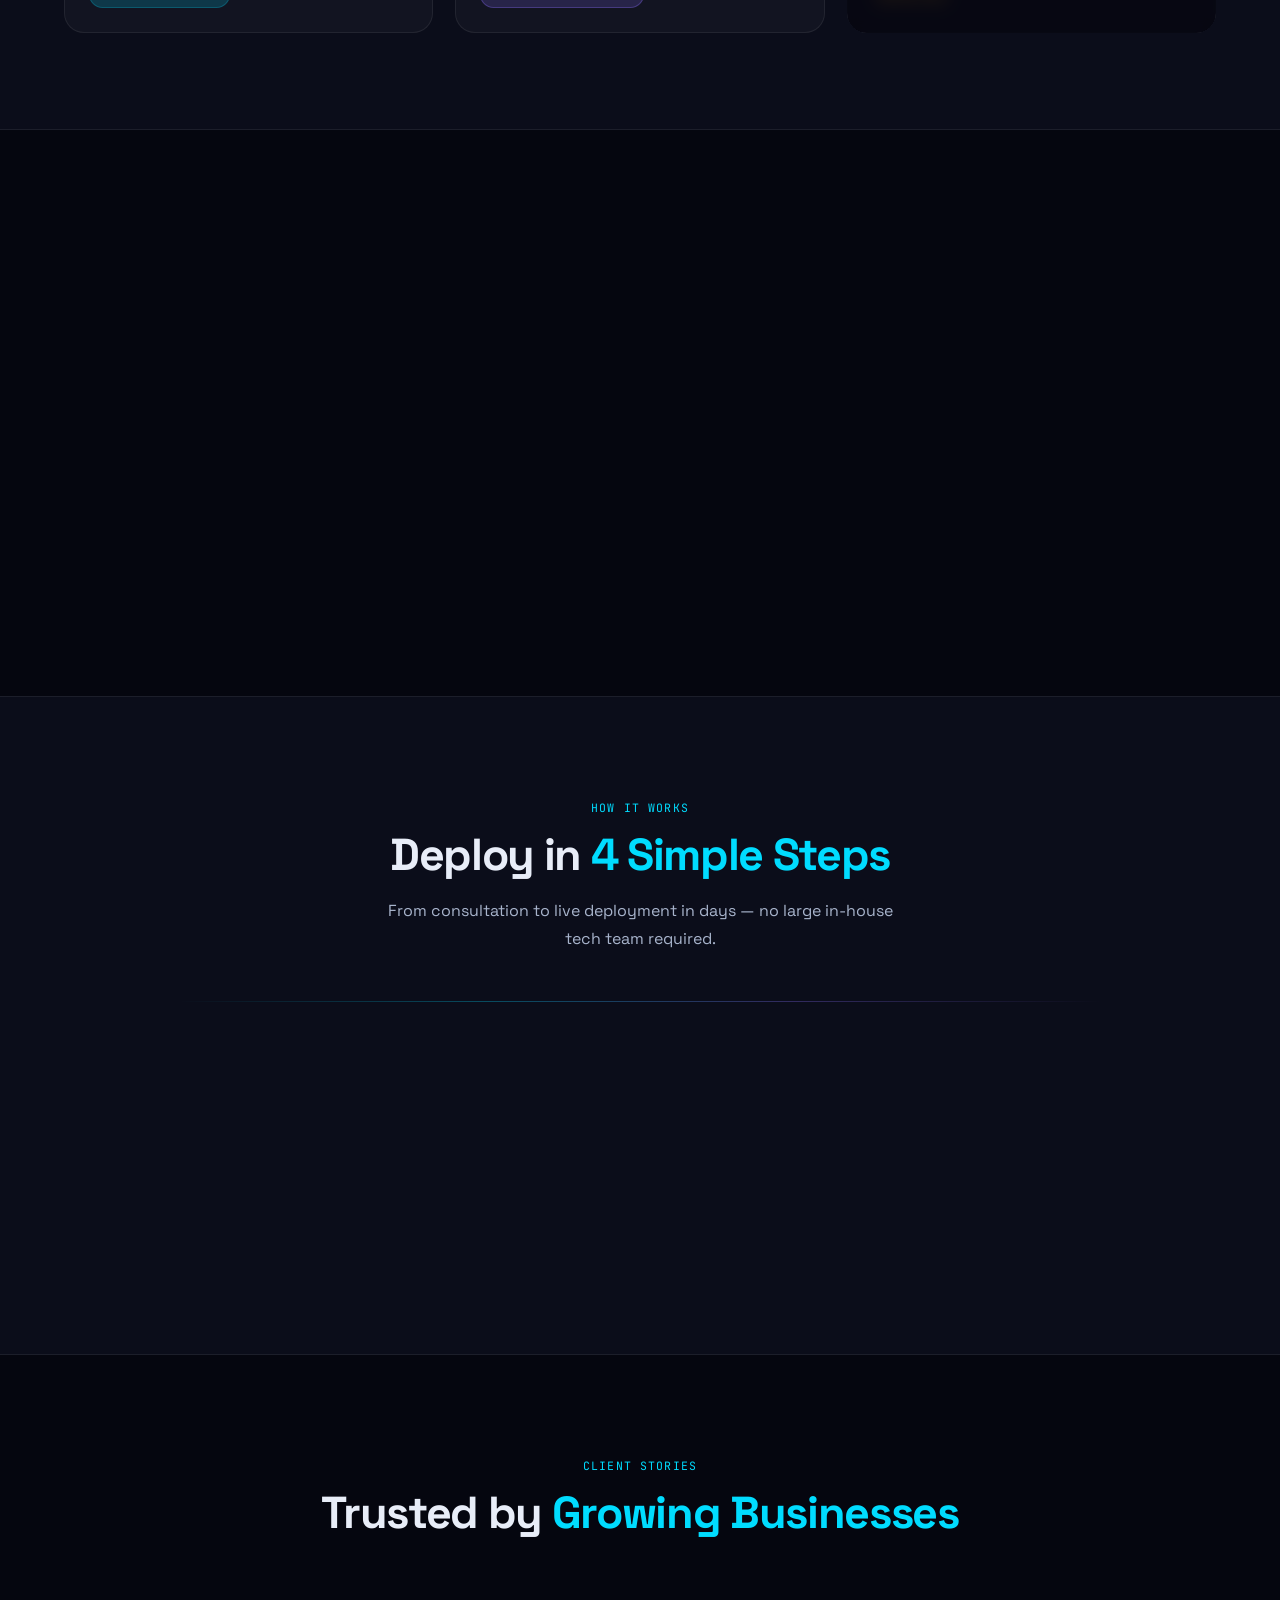
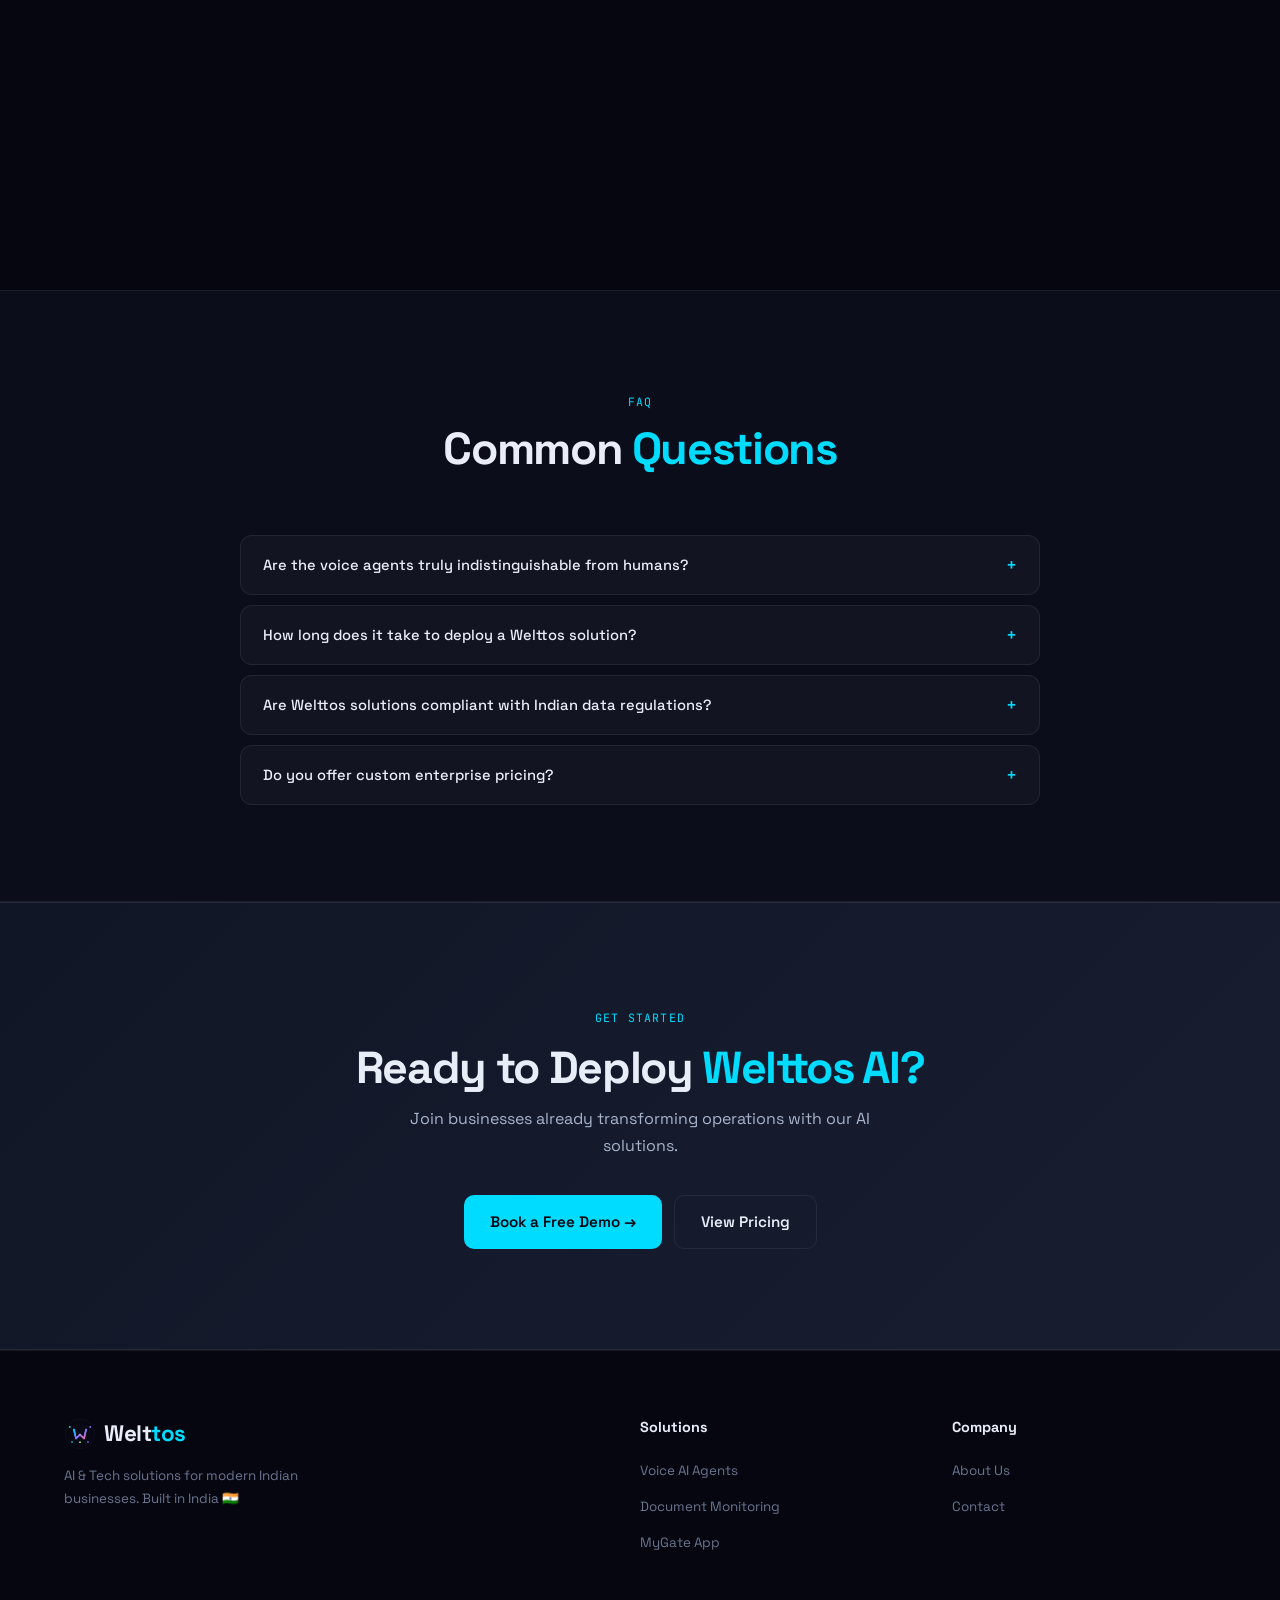
==== commit 88d23cc5: "Add files via upload" ====
--- a/index.html
+++ b/index.html
@@ -1,215 +1,267 @@
-<!DOCTYPE html>
-<html lang="en">
-<head>
-<meta charset="UTF-8"/>
-<meta name="viewport" content="width=device-width, initial-scale=1.0"/>
-<title>Welttos — AI & Tech Solutions</title>
-<meta name="description" content="Pune-based AI & Tech company delivering intelligent voice agents, document intelligence, and smart visitor management for modern businesses."/>
-<meta name="theme-color" content="#05060F"/>
-<!-- Open Graph / Social -->
-<meta property="og:type" content="website"/>
-<meta property="og:title" content="Welttos — AI & Tech Solutions"/>
-<meta property="og:description" content="Pune-based AI & Tech company delivering intelligent voice agents, document intelligence, and smart visitor management for modern businesses."/>
-<meta property="og:image" content="assets/logo.svg"/>
-<meta property="og:site_name" content="Welttos"/>
-<meta name="twitter:card" content="summary_large_image"/>
-<meta name="twitter:title" content="Welttos — AI & Tech Solutions"/>
-<meta name="twitter:description" content="Pune-based AI & Tech company delivering intelligent voice agents, document intelligence, and smart visitor management for modern businesses."/>
-<meta name="twitter:image" content="assets/logo.svg"/>
-<link rel="icon" type="image/svg+xml" href="assets/logo.svg"/>
-<link rel="preconnect" href="https://fonts.googleapis.com"/>
-<link rel="preconnect" href="https://fonts.gstatic.com" crossorigin/>
-<link href="https://fonts.googleapis.com/css2?family=Space+Grotesk:wght@300;400;500;600;700;800&family=JetBrains+Mono:wght@400;500&display=swap" rel="stylesheet"/>
-<link rel="stylesheet" href="css/styles.css"/>
-</head>
-<body>
-
-<canvas id="bg-canvas"></canvas>
-
-<nav id="main-nav">
-  <a href="index.html" class="logo">
-    <div class="logo-mark"><img src="assets/logo.svg" alt="Welttos logo"/></div>
-    Welt<em>tos</em>
-  </a>
-
-  <button class="hamburger" id="hamburger-btn" aria-label="Toggle navigation menu" aria-expanded="false" aria-controls="nav-sidebar">
-    <span class="hamburger-bars"><span></span></span>
-  </button>
-
-  <div class="nav-links" id="nav-sidebar">
-    <div class="sidebar-header">Navigation</div>
-    <a href="index.html" class="active">Home</a>
-    <a href="products.html">Products</a>
-    <a href="pricing.html">Pricing</a>
-    <a href="about.html">About</a>
-    <a href="contact.html">Contact</a>
-    <a href="contact.html" class="nav-cta">Get a Demo</a>
-    <button class="theme-toggle" onclick="toggleTheme()" aria-label="Toggle theme" title="Toggle light/dark theme">
-      <div class="theme-toggle-thumb" id="theme-icon">🌙</div>
-    </button>
-  </div>
-
-  <div class="sidebar-backdrop" id="sidebar-backdrop"></div>
-</nav>
-
-<main>
-  <section class="hero">
-    <div class="hero-glow hero-glow-1"></div>
-    <div class="hero-glow hero-glow-2"></div>
-    <div class="hero-glow hero-glow-3"></div>
-    <div class="hero-content">
-      <div class="chip"><div class="chip-dot"></div><span id="badge-text">AI &amp; Tech Solutions Built for Real Results</span></div>
-      <h1>We Build <span class="grad">Solutions</span> That Drive Results</h1>
-      <p class="hero-sub">Welttos is a Pune-based AI &amp; tech company delivering intelligent systems built for modern businesses.</p>
-      <div class="btns">
-        <a href="products.html" class="btn btn-fill">Explore Our Solutions →</a>
-        <a href="contact.html" class="btn btn-outline">Talk to Us</a>
-      </div>
-    </div>
-  </section>
-
-  <section class="sec-alt-bg">
-    <div class="sec-hd center">
-      <h2><span class="hl">Our Solutions</span></h2>
-      <p class="sec-sub">Welttos builds AI-powered tools that automate communication, unlock document intelligence, and secure communities.</p>
-    </div>
-    <div class="prod-grid">
-      <a href="products.html" class="prod-card fu" style="text-decoration:none;">
-        <img class="prod-img" src="images/ai-voice-agents.png" alt="AI Voice Calling Agents"/>
-        <div class="prod-body">
-          <div class="prod-icon">🎙️</div>
-          <h3>AI Voice Calling Agents</h3>
-          <p>Autonomous inbound &amp; outbound calling agents that handle leads, support tickets, and sales 24/7 with human-like precision.</p>
-          <div class="prod-tag">Voice AI · Live</div>
-        </div>
-      </a>
-      <a href="products.html" class="prod-card fu" style="text-decoration:none;">
-        <img class="prod-img" src="images/document-monitoring.png" alt="Document Monitoring System"/>
-        <div class="prod-body">
-          <div class="prod-icon" style="background:var(--violet2);border-color:rgba(139,111,255,.3)">📄</div>
-          <h3>Document Monitoring System</h3>
-          <p>Index, search, and chat with your local documents using AI. On-premise, secure, real-time change monitoring.</p>
-          <div class="prod-tag prod-tag-v">Document AI · Live</div>
-        </div>
-      </a>
-      <a href="products.html" class="cs-wrap fu" style="text-decoration:none;">
-        <div class="prod-card" style="border-radius:0">
-          <img class="prod-img" src="images/my-gate-app.png" alt="MyGate App"/>
-          <div class="prod-body">
-            <div class="prod-icon" style="background:var(--amberglow);border-color:rgba(255,184,48,.3)">🏘️</div>
-            <h3>MyGate App</h3>
-            <p>Smart visitor management for housing societies — digital gate access, resident approvals, and guard dashboards.</p>
-            <div class="prod-tag prod-tag-a">Gate AI</div>
-          </div>
-        </div>
-        <div class="cs-overlay">
-          <div class="cs-badge"><div class="cs-badge-dot"></div>COMING SOON</div>
-          <div class="cs-sub">Join the waitlist</div>
-        </div>
-      </a>
-    </div>
-  </section>
-
-  <section>
-    <div class="why-grid">
-      <div class="fu">
-        <span class="sec-tag">Why Welttos</span>
-        <h2>Solution That's Built for <span class="hl">Your Business</span></h2>
-        <p style="color:var(--text2);line-height:1.8;margin-bottom:28px;font-size:.97rem;">We build custom intelligent systems trained on your data, integrated into your workflows, and optimised for your specific outcomes. Every deployment is unique — just like your business.</p>
-        <a href="about.html" class="learn-more">
-          Learn more about us
-          <svg xmlns="http://www.w3.org/2000/svg" width="16" height="16" viewBox="0 0 24 24" fill="none" stroke="currentColor" stroke-width="2" stroke-linecap="round" stroke-linejoin="round"><path d="M5 12h14"/><path d="m12 5 7 7-7 7"/></svg>
-        </a>
-      </div>
-      <div class="fu why-col">
-        <div class="why-item"><div class="why-check"><svg xmlns="http://www.w3.org/2000/svg" width="14" height="14" viewBox="0 0 24 24" fill="none" stroke="currentColor" stroke-width="2.5" stroke-linecap="round" stroke-linejoin="round"><path d="M21.801 10A10 10 0 1 1 17 3.335"/><path d="m9 11 3 3L22 4"/></svg></div><span>Custom AI Models trained on your data</span></div>
-        <div class="why-item"><div class="why-check"><svg xmlns="http://www.w3.org/2000/svg" width="14" height="14" viewBox="0 0 24 24" fill="none" stroke="currentColor" stroke-width="2.5" stroke-linecap="round" stroke-linejoin="round"><path d="M21.801 10A10 10 0 1 1 17 3.335"/><path d="m9 11 3 3L22 4"/></svg></div><span>Enterprise-Grade Security &amp; Compliance</span></div>
-        <div class="why-item"><div class="why-check"><svg xmlns="http://www.w3.org/2000/svg" width="14" height="14" viewBox="0 0 24 24" fill="none" stroke="currentColor" stroke-width="2.5" stroke-linecap="round" stroke-linejoin="round"><path d="M21.801 10A10 10 0 1 1 17 3.335"/><path d="m9 11 3 3L22 4"/></svg></div><span>Seamless Integration with existing tools</span></div>
-        <div class="why-item"><div class="why-check"><svg xmlns="http://www.w3.org/2000/svg" width="14" height="14" viewBox="0 0 24 24" fill="none" stroke="currentColor" stroke-width="2.5" stroke-linecap="round" stroke-linejoin="round"><path d="M21.801 10A10 10 0 1 1 17 3.335"/><path d="m9 11 3 3L22 4"/></svg></div><span>Dedicated Implementation Support</span></div>
-        <div class="why-item"><div class="why-check"><svg xmlns="http://www.w3.org/2000/svg" width="14" height="14" viewBox="0 0 24 24" fill="none" stroke="currentColor" stroke-width="2.5" stroke-linecap="round" stroke-linejoin="round"><path d="M21.801 10A10 10 0 1 1 17 3.335"/><path d="m9 11 3 3L22 4"/></svg></div><span>Scalable Architecture for any size</span></div>
-        <div class="why-item"><div class="why-check"><svg xmlns="http://www.w3.org/2000/svg" width="14" height="14" viewBox="0 0 24 24" fill="none" stroke="currentColor" stroke-width="2.5" stroke-linecap="round" stroke-linejoin="round"><path d="M21.801 10A10 10 0 1 1 17 3.335"/><path d="m9 11 3 3L22 4"/></svg></div><span>Real-time Analytics &amp; Reporting</span></div>
-      </div>
-    </div>
-  </section>
-
-  <section class="sec-alt-bg">
-    <div class="sec-hd center">
-      <div class="sec-tag">How It Works</div>
-      <h2>Deploy in <span class="hl">4 Simple Steps</span></h2>
-      <p class="sec-sub">From consultation to live deployment in days — no large in-house tech team required.</p>
-    </div>
-    <div class="steps">
-      <div class="step fu"><div class="step-n">1</div><div class="step-t">Consultation</div><div class="step-d">Our team understands your business needs and recommends the right Welttos solution.</div></div>
-      <div class="step fu"><div class="step-n">2</div><div class="step-t">Configure</div><div class="step-d">We configure your solution — agent personas, document watchers, or gate rules — to your exact requirements.</div></div>
-      <div class="step fu"><div class="step-n">3</div><div class="step-t">Test &amp; Validate</div><div class="step-d">Run simulations, test call flows, and verify everything works perfectly before going live.</div></div>
-      <div class="step fu"><div class="step-n">4</div><div class="step-t">Go Live</div><div class="step-d">We deploy your solution and monitor it continuously. Ongoing support from day one.</div></div>
-    </div>
-  </section>
-
-  <section>
-    <div class="sec-hd center"><div class="sec-tag">Client Stories</div><h2>Trusted by <span class="hl">Growing Businesses</span></h2></div>
-    <div class="test-grid">
-      <div class="test-card fu">
-        <div class="stars">★★★★★</div>
-        <p class="test-q">"Welttos Voice Agents tripled our outbound meeting bookings in the first month. Prospects genuinely can't tell they're speaking with an AI."</p>
-        <div class="test-auth"><div class="t-av" style="background:linear-gradient(135deg,#00DCFF,#8B6FFF)">RS</div><div><div class="t-name">Rohan Sharma</div></div></div>
-      </div>
-      <div class="test-card fu">
-        <div class="stars">★★★★★</div>
-        <p class="test-q">"Deploying Welttos was the fastest enterprise tech decision we've made. Their team had us live in under 48 hours and support is excellent."</p>
-        <div class="test-auth"><div class="t-av" style="background:linear-gradient(135deg,#AAFF57,#00DCFF)">AM</div><div><div class="t-name">Arjun Mehta</div></div></div>
-      </div>
-    </div>
-  </section>
-
-  <section class="sec-alt-bg">
-    <div class="sec-hd center"><div class="sec-tag">FAQ</div><h2>Common <span class="hl">Questions</span></h2></div>
-    <div class="faq">
-      <div class="faq-i"><button class="faq-q" onclick="toggleFaq(this)">Are the voice agents truly indistinguishable from humans? <span class="faq-arr">+</span></button><div class="faq-a"><p>Welttos Voice Agents use state-of-the-art neural TTS with natural intonation, breathing patterns, and dynamic responses. In tests, over 87% of listeners cannot distinguish our agents from live callers on first contact.</p></div></div>
-      <div class="faq-i"><button class="faq-q" onclick="toggleFaq(this)">How long does it take to deploy a Welttos solution? <span class="faq-arr">+</span></button><div class="faq-a"><p>To deploy a solution the time taken will be based on the client's requirements. Our team handles the entire setup process for you.</p></div></div>
-      <div class="faq-i"><button class="faq-q" onclick="toggleFaq(this)">Are Welttos solutions compliant with Indian data regulations? <span class="faq-arr">+</span></button><div class="faq-a"><p>Yes. We're compliant with TRAI calling regulations, India's DPDP Act 2023, and optionally GDPR and HIPAA for international clients, with full India-based server deployment options.</p></div></div>
-      <div class="faq-i"><button class="faq-q" onclick="toggleFaq(this)">Do you offer custom enterprise pricing? <span class="faq-arr">+</span></button><div class="faq-a"><p>All our solutions are custom-quoted based on your specific requirements. There are no fixed fees or surprises. Schedule a consultation and we'll design a solution and pricing plan built around your needs.</p></div></div>
-    </div>
-  </section>
-
-  <div class="cta-band">
-    <div class="sec-tag" style="display:inline-block;margin-bottom:14px">Get Started</div>
-    <h2>Ready to Deploy <span class="hl">Welttos AI?</span></h2>
-    <p>Join businesses already transforming operations with our AI solutions.</p>
-    <div class="cta-btns">
-      <a href="contact.html" class="btn btn-fill">Book a Free Demo →</a>
-      <a href="pricing.html" class="btn btn-outline">View Pricing</a>
-    </div>
-  </div>
-</main>
-
-<footer>
-  <div class="fg">
-    <div class="fb">
-      <a href="index.html" class="logo" style="margin-bottom:0">
-        <div class="logo-mark logo-mark-sm"><img src="assets/logo.svg" alt="Welttos logo"/></div>
-        Welt<em>tos</em>
-      </a>
-      <p>AI &amp; Tech solutions for modern Indian businesses. Built in India 🇮🇳</p>
-    </div>
-    <div class="fc">
-      <h4>Solutions</h4>
-      <ul>
-        <li><a href="products.html">Voice AI Agents</a></li>
-        <li><a href="products.html">Document Monitoring</a></li>
-        <li><a href="products.html">MyGate App</a></li>
-      </ul>
-    </div>
-    <div class="fc">
-      <h4>Company</h4>
-      <ul>
-        <li><a href="about.html">About Us</a></li>
-        <li><a href="contact.html">Contact</a></li>
-      </ul>
-    </div>
-  </div>
-</footer>
-
-<script src="js/main.js"></script>
-</body>
-</html>
+<!DOCTYPE html>
+<html lang="en">
+<head>
+<meta charset="UTF-8"/>
+<meta name="viewport" content="width=device-width, initial-scale=1.0"/>
+<title>Welttos — AI & Tech Solutions</title>
+<meta name="description" content="Pune-based AI & Tech company delivering intelligent voice agents, document intelligence, and smart visitor management for modern businesses."/>
+<meta name="theme-color" content="#05060F"/>
+<!-- Open Graph / Social -->
+<meta property="og:type" content="website"/>
+<meta property="og:title" content="Welttos — AI & Tech Solutions"/>
+<meta property="og:description" content="Pune-based AI & Tech company delivering intelligent voice agents, document intelligence, and smart visitor management for modern businesses."/>
+<meta property="og:image" content="https://welttos.com/assets/icon-512.png"/>
+<meta property="og:url" content="https://welttos.com/"/>
+<meta property="og:site_name" content="Welttos"/>
+<meta name="twitter:card" content="summary_large_image"/>
+<meta name="twitter:title" content="Welttos — AI & Tech Solutions"/>
+<meta name="twitter:description" content="Pune-based AI & Tech company delivering intelligent voice agents, document intelligence, and smart visitor management for modern businesses."/>
+<meta name="twitter:image" content="https://welttos.com/assets/icon-512.png"/>
+<!-- Favicons -->
+<link rel="icon" type="image/svg+xml" href="assets/logo.svg"/>
+<link rel="icon" type="image/png" sizes="32x32" href="assets/favicon-32x32.png"/>
+<link rel="icon" type="image/png" sizes="16x16" href="assets/favicon-16x16.png"/>
+<link rel="apple-touch-icon" sizes="180x180" href="assets/apple-touch-icon.png"/>
+<link rel="shortcut icon" href="assets/favicon.ico"/>
+<link rel="manifest" href="manifest.json"/>
+<link rel="canonical" href="https://welttos.com/"/>
+<link rel="preconnect" href="https://fonts.googleapis.com"/>
+<link rel="preconnect" href="https://fonts.gstatic.com" crossorigin/>
+<link href="https://fonts.googleapis.com/css2?family=Space+Grotesk:wght@300;400;500;600;700;800&family=JetBrains+Mono:wght@400;500&display=swap" rel="stylesheet"/>
+<link rel="stylesheet" href="css/styles.css"/>
+<!-- Structured Data: Organization -->
+<script type="application/ld+json">
+{
+  "@context": "https://schema.org",
+  "@type": "Organization",
+  "name": "Welttos",
+  "alternateName": "Welttos Technologies",
+  "url": "https://welttos.com/",
+  "logo": "https://welttos.com/assets/icon-512.png",
+  "description": "AI & Tech Solutions company building Voice Calling Agents, Document Monitoring Systems, and Smart Visitor Management for modern businesses.",
+  "foundingDate": "2025",
+  "address": {
+    "@type": "PostalAddress",
+    "streetAddress": "59/1, Sai Industrial Area, Chovisawadi, Moshi",
+    "addressLocality": "Pune",
+    "addressRegion": "Maharashtra",
+    "postalCode": "412105",
+    "addressCountry": "IN"
+  },
+  "contactPoint": {
+    "@type": "ContactPoint",
+    "telephone": "+91-8975655663",
+    "email": "info@welttos.com",
+    "contactType": "sales",
+    "areaServed": "IN",
+    "availableLanguage": ["English", "Hindi"]
+  }
+}
+</script>
+<!-- Structured Data: WebPage -->
+<script type="application/ld+json">
+{
+  "@context": "https://schema.org",
+  "@type": "WebPage",
+  "name": 'Welttos — AI & Tech Solutions',
+  "description": 'Pune-based AI & Tech company delivering intelligent voice agents, document intelligence, and smart visitor management for modern businesses.',
+  "url": "https://welttos.com/",
+  "isPartOf": {
+    "@type": "WebSite",
+    "name": "Welttos",
+    "url": "https://welttos.com/"
+  }
+}
+</script>
+</head>
+<body>
+
+<canvas id="bg-canvas"></canvas>
+
+<nav id="main-nav">
+  <a href="index.html" class="logo">
+    <div class="logo-mark"><img src="assets/logo.svg" alt="Welttos logo"/></div>
+    Welt<em>tos</em>
+  </a>
+
+  <button class="hamburger" id="hamburger-btn" aria-label="Toggle navigation menu" aria-expanded="false" aria-controls="nav-sidebar">
+    <span class="hamburger-bars"><span></span></span>
+  </button>
+
+  <div class="nav-links" id="nav-sidebar">
+    <div class="sidebar-header">Navigation</div>
+    <a href="index.html" class="active">Home</a>
+    <a href="products.html">Products</a>
+    <a href="pricing.html">Pricing</a>
+    <a href="about.html">About</a>
+    <a href="contact.html">Contact</a>
+    <a href="contact.html" class="nav-cta">Get a Demo</a>
+    <button class="theme-toggle" onclick="toggleTheme()" aria-label="Toggle theme" title="Toggle light/dark theme">
+      <div class="theme-toggle-thumb" id="theme-icon">🌙</div>
+    </button>
+  </div>
+
+  <div class="sidebar-backdrop" id="sidebar-backdrop"></div>
+</nav>
+
+<main>
+  <section class="hero">
+    <div class="hero-glow hero-glow-1"></div>
+    <div class="hero-glow hero-glow-2"></div>
+    <div class="hero-glow hero-glow-3"></div>
+    <div class="hero-content">
+      <div class="chip"><div class="chip-dot"></div><span id="badge-text">AI &amp; Tech Solutions Built for Real Results</span></div>
+      <h1>We Build <span class="grad">Solutions</span> That Drive Results</h1>
+      <p class="hero-sub">Welttos is a Pune-based AI &amp; tech company delivering intelligent systems built for modern businesses.</p>
+      <div class="btns">
+        <a href="products.html" class="btn btn-fill">Explore Our Solutions →</a>
+        <a href="contact.html" class="btn btn-outline">Talk to Us</a>
+      </div>
+    </div>
+  </section>
+
+  <section class="sec-alt-bg">
+    <div class="sec-hd center">
+      <h2><span class="hl">Our Solutions</span></h2>
+      <p class="sec-sub">Welttos builds AI-powered tools that automate communication, unlock document intelligence, and secure communities.</p>
+    </div>
+    <div class="prod-grid">
+      <a href="products.html" class="prod-card fu" style="text-decoration:none;">
+        <img class="prod-img" src="images/ai-voice-agents.png" alt="AI Voice Calling Agents"/>
+        <div class="prod-body">
+          <div class="prod-icon">🎙️</div>
+          <h3>AI Voice Calling Agents</h3>
+          <p>Autonomous inbound &amp; outbound calling agents that handle leads, support tickets, and sales 24/7 with human-like precision.</p>
+          <div class="prod-tag">Voice AI · Live</div>
+        </div>
+      </a>
+      <a href="products.html" class="prod-card fu" style="text-decoration:none;">
+        <img class="prod-img" src="images/document-monitoring.png" alt="Document Monitoring System"/>
+        <div class="prod-body">
+          <div class="prod-icon" style="background:var(--violet2);border-color:rgba(139,111,255,.3)">📄</div>
+          <h3>Document Monitoring System</h3>
+          <p>Index, search, and chat with your local documents using AI. On-premise, secure, real-time change monitoring.</p>
+          <div class="prod-tag prod-tag-v">Document AI · Live</div>
+        </div>
+      </a>
+      <a href="products.html" class="cs-wrap fu" style="text-decoration:none;">
+        <div class="prod-card" style="border-radius:0">
+          <img class="prod-img" src="images/my-gate-app.png" alt="MyGate App"/>
+          <div class="prod-body">
+            <div class="prod-icon" style="background:var(--amberglow);border-color:rgba(255,184,48,.3)">🏘️</div>
+            <h3>MyGate App</h3>
+            <p>Smart visitor management for housing societies — digital gate access, resident approvals, and guard dashboards.</p>
+            <div class="prod-tag prod-tag-a">Gate AI</div>
+          </div>
+        </div>
+        <div class="cs-overlay">
+          <div class="cs-badge"><div class="cs-badge-dot"></div>COMING SOON</div>
+          <div class="cs-sub">Join the waitlist</div>
+        </div>
+      </a>
+    </div>
+  </section>
+
+  <section>
+    <div class="why-grid">
+      <div class="fu">
+        <span class="sec-tag">Why Welttos</span>
+        <h2>Solution That's Built for <span class="hl">Your Business</span></h2>
+        <p style="color:var(--text2);line-height:1.8;margin-bottom:28px;font-size:.97rem;">We build custom intelligent systems trained on your data, integrated into your workflows, and optimised for your specific outcomes. Every deployment is unique — just like your business.</p>
+        <a href="about.html" class="learn-more">
+          Learn more about us
+          <svg xmlns="http://www.w3.org/2000/svg" width="16" height="16" viewBox="0 0 24 24" fill="none" stroke="currentColor" stroke-width="2" stroke-linecap="round" stroke-linejoin="round"><path d="M5 12h14"/><path d="m12 5 7 7-7 7"/></svg>
+        </a>
+      </div>
+      <div class="fu why-col">
+        <div class="why-item"><div class="why-check"><svg xmlns="http://www.w3.org/2000/svg" width="14" height="14" viewBox="0 0 24 24" fill="none" stroke="currentColor" stroke-width="2.5" stroke-linecap="round" stroke-linejoin="round"><path d="M21.801 10A10 10 0 1 1 17 3.335"/><path d="m9 11 3 3L22 4"/></svg></div><span>Custom AI Models trained on your data</span></div>
+        <div class="why-item"><div class="why-check"><svg xmlns="http://www.w3.org/2000/svg" width="14" height="14" viewBox="0 0 24 24" fill="none" stroke="currentColor" stroke-width="2.5" stroke-linecap="round" stroke-linejoin="round"><path d="M21.801 10A10 10 0 1 1 17 3.335"/><path d="m9 11 3 3L22 4"/></svg></div><span>Enterprise-Grade Security &amp; Compliance</span></div>
+        <div class="why-item"><div class="why-check"><svg xmlns="http://www.w3.org/2000/svg" width="14" height="14" viewBox="0 0 24 24" fill="none" stroke="currentColor" stroke-width="2.5" stroke-linecap="round" stroke-linejoin="round"><path d="M21.801 10A10 10 0 1 1 17 3.335"/><path d="m9 11 3 3L22 4"/></svg></div><span>Seamless Integration with existing tools</span></div>
+        <div class="why-item"><div class="why-check"><svg xmlns="http://www.w3.org/2000/svg" width="14" height="14" viewBox="0 0 24 24" fill="none" stroke="currentColor" stroke-width="2.5" stroke-linecap="round" stroke-linejoin="round"><path d="M21.801 10A10 10 0 1 1 17 3.335"/><path d="m9 11 3 3L22 4"/></svg></div><span>Dedicated Implementation Support</span></div>
+        <div class="why-item"><div class="why-check"><svg xmlns="http://www.w3.org/2000/svg" width="14" height="14" viewBox="0 0 24 24" fill="none" stroke="currentColor" stroke-width="2.5" stroke-linecap="round" stroke-linejoin="round"><path d="M21.801 10A10 10 0 1 1 17 3.335"/><path d="m9 11 3 3L22 4"/></svg></div><span>Scalable Architecture for any size</span></div>
+        <div class="why-item"><div class="why-check"><svg xmlns="http://www.w3.org/2000/svg" width="14" height="14" viewBox="0 0 24 24" fill="none" stroke="currentColor" stroke-width="2.5" stroke-linecap="round" stroke-linejoin="round"><path d="M21.801 10A10 10 0 1 1 17 3.335"/><path d="m9 11 3 3L22 4"/></svg></div><span>Real-time Analytics &amp; Reporting</span></div>
+      </div>
+    </div>
+  </section>
+
+  <section class="sec-alt-bg">
+    <div class="sec-hd center">
+      <div class="sec-tag">How It Works</div>
+      <h2>Deploy in <span class="hl">4 Simple Steps</span></h2>
+      <p class="sec-sub">From consultation to live deployment in days — no large in-house tech team required.</p>
+    </div>
+    <div class="steps">
+      <div class="step fu"><div class="step-n">1</div><div class="step-t">Consultation</div><div class="step-d">Our team understands your business needs and recommends the right Welttos solution.</div></div>
+      <div class="step fu"><div class="step-n">2</div><div class="step-t">Configure</div><div class="step-d">We configure your solution — agent personas, document watchers, or gate rules — to your exact requirements.</div></div>
+      <div class="step fu"><div class="step-n">3</div><div class="step-t">Test &amp; Validate</div><div class="step-d">Run simulations, test call flows, and verify everything works perfectly before going live.</div></div>
+      <div class="step fu"><div class="step-n">4</div><div class="step-t">Go Live</div><div class="step-d">We deploy your solution and monitor it continuously. Ongoing support from day one.</div></div>
+    </div>
+  </section>
+
+  <section>
+    <div class="sec-hd center"><div class="sec-tag">Client Stories</div><h2>Trusted by <span class="hl">Growing Businesses</span></h2></div>
+    <div class="test-grid">
+      <div class="test-card fu">
+        <div class="stars">★★★★★</div>
+        <p class="test-q">"Welttos Voice Agents tripled our outbound meeting bookings in the first month. Prospects genuinely can't tell they're speaking with an AI."</p>
+        <div class="test-auth"><div class="t-av" style="background:linear-gradient(135deg,#00DCFF,#8B6FFF)">RS</div><div><div class="t-name">Rohan Sharma</div></div></div>
+      </div>
+      <div class="test-card fu">
+        <div class="stars">★★★★★</div>
+        <p class="test-q">"Deploying Welttos was the fastest enterprise tech decision we've made. Their team had us live in under 48 hours and support is excellent."</p>
+        <div class="test-auth"><div class="t-av" style="background:linear-gradient(135deg,#AAFF57,#00DCFF)">AM</div><div><div class="t-name">Arjun Mehta</div></div></div>
+      </div>
+    </div>
+  </section>
+
+  <section class="sec-alt-bg">
+    <div class="sec-hd center"><div class="sec-tag">FAQ</div><h2>Common <span class="hl">Questions</span></h2></div>
+    <div class="faq">
+      <div class="faq-i"><button class="faq-q" onclick="toggleFaq(this)">Are the voice agents truly indistinguishable from humans? <span class="faq-arr">+</span></button><div class="faq-a"><p>Welttos Voice Agents use state-of-the-art neural TTS with natural intonation, breathing patterns, and dynamic responses. In tests, over 87% of listeners cannot distinguish our agents from live callers on first contact.</p></div></div>
+      <div class="faq-i"><button class="faq-q" onclick="toggleFaq(this)">How long does it take to deploy a Welttos solution? <span class="faq-arr">+</span></button><div class="faq-a"><p>To deploy a solution the time taken will be based on the client's requirements. Our team handles the entire setup process for you.</p></div></div>
+      <div class="faq-i"><button class="faq-q" onclick="toggleFaq(this)">Are Welttos solutions compliant with Indian data regulations? <span class="faq-arr">+</span></button><div class="faq-a"><p>Yes. We're compliant with TRAI calling regulations, India's DPDP Act 2023, and optionally GDPR and HIPAA for international clients, with full India-based server deployment options.</p></div></div>
+      <div class="faq-i"><button class="faq-q" onclick="toggleFaq(this)">Do you offer custom enterprise pricing? <span class="faq-arr">+</span></button><div class="faq-a"><p>All our solutions are custom-quoted based on your specific requirements. There are no fixed fees or surprises. Schedule a consultation and we'll design a solution and pricing plan built around your needs.</p></div></div>
+    </div>
+  </section>
+
+  <div class="cta-band">
+    <div class="sec-tag" style="display:inline-block;margin-bottom:14px">Get Started</div>
+    <h2>Ready to Deploy <span class="hl">Welttos AI?</span></h2>
+    <p>Join businesses already transforming operations with our AI solutions.</p>
+    <div class="cta-btns">
+      <a href="contact.html" class="btn btn-fill">Book a Free Demo →</a>
+      <a href="pricing.html" class="btn btn-outline">View Pricing</a>
+    </div>
+  </div>
+</main>
+
+<footer>
+  <div class="fg">
+    <div class="fb">
+      <a href="index.html" class="logo" style="margin-bottom:0">
+        <div class="logo-mark logo-mark-sm"><img src="assets/logo.svg" alt="Welttos logo"/></div>
+        Welt<em>tos</em>
+      </a>
+      <p>AI &amp; Tech solutions for modern Indian businesses. Built in India 🇮🇳</p>
+    </div>
+    <div class="fc">
+      <h4>Solutions</h4>
+      <ul>
+        <li><a href="products.html">Voice AI Agents</a></li>
+        <li><a href="products.html">Document Monitoring</a></li>
+        <li><a href="products.html">MyGate App</a></li>
+      </ul>
+    </div>
+    <div class="fc">
+      <h4>Company</h4>
+      <ul>
+        <li><a href="about.html">About Us</a></li>
+        <li><a href="contact.html">Contact</a></li>
+      </ul>
+    </div>
+  </div>
+</footer>
+
+<script src="js/main.js"></script>
+</body>
+</html>
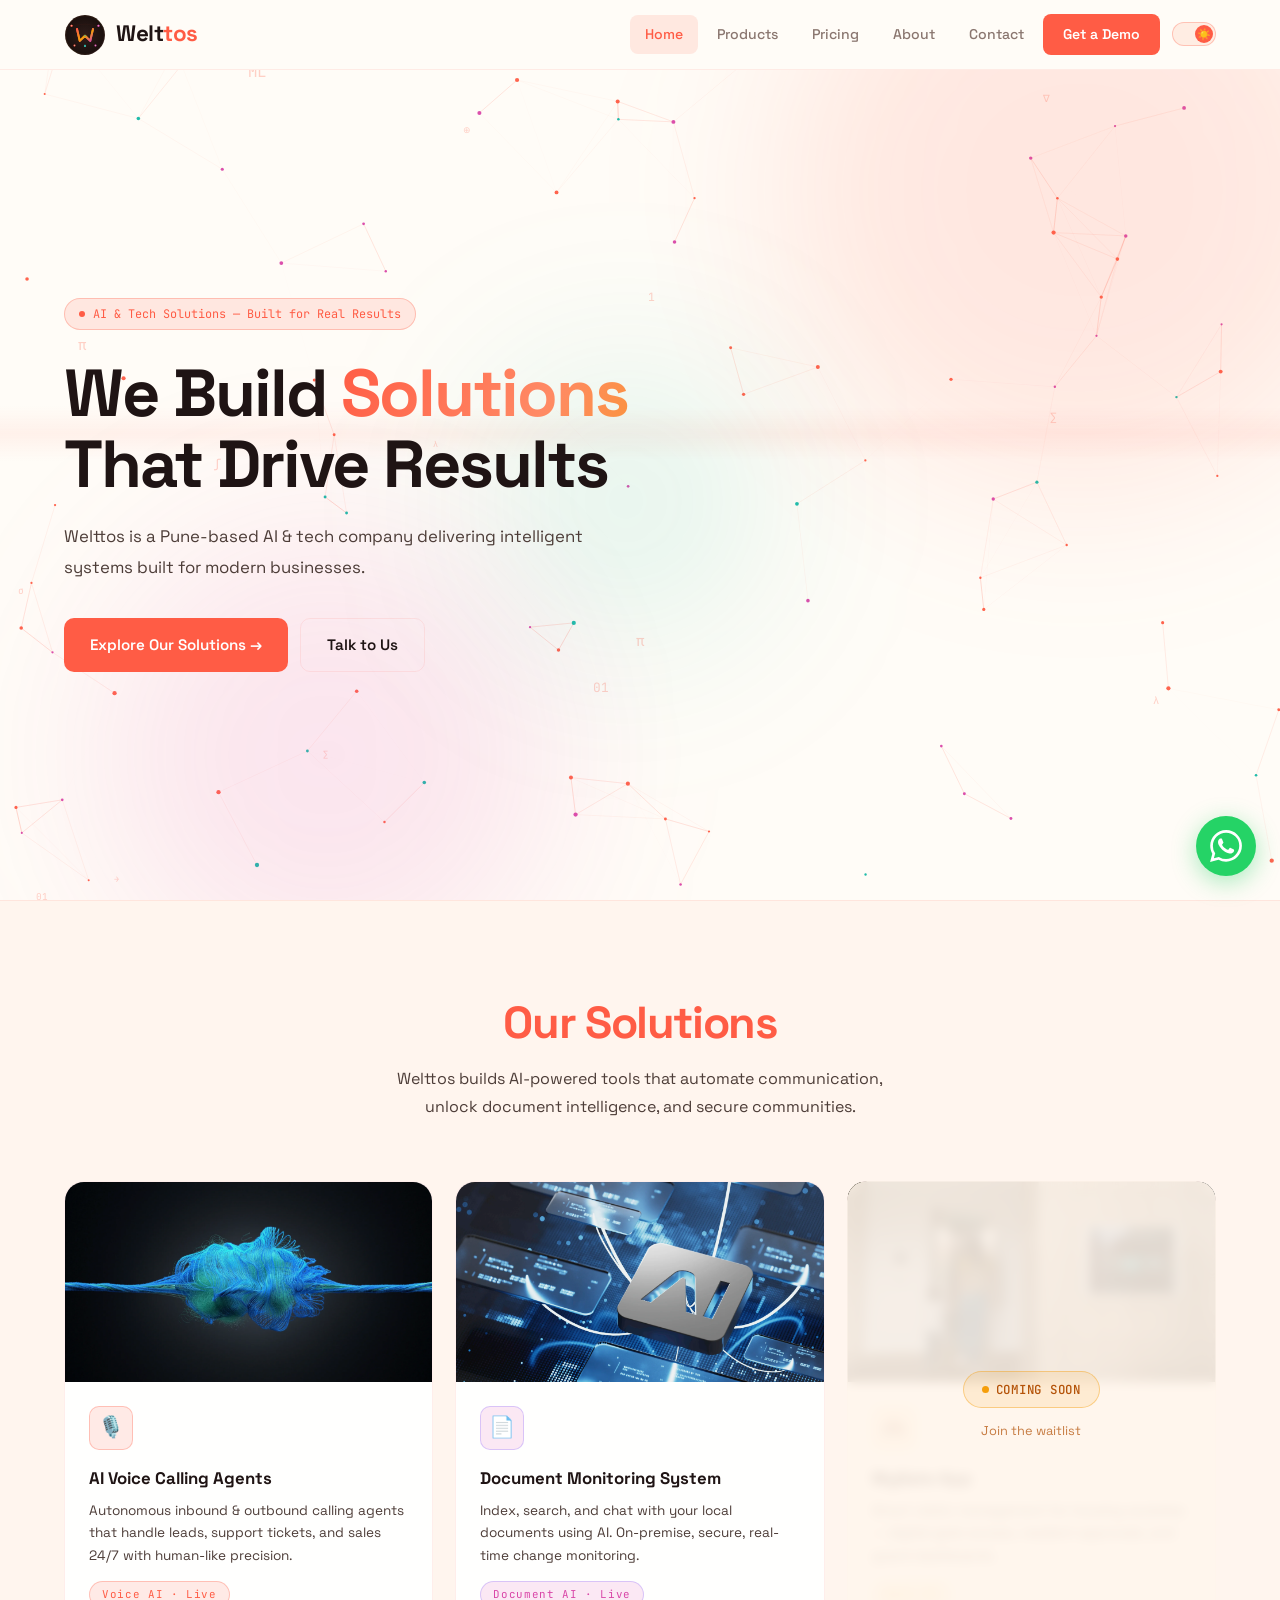
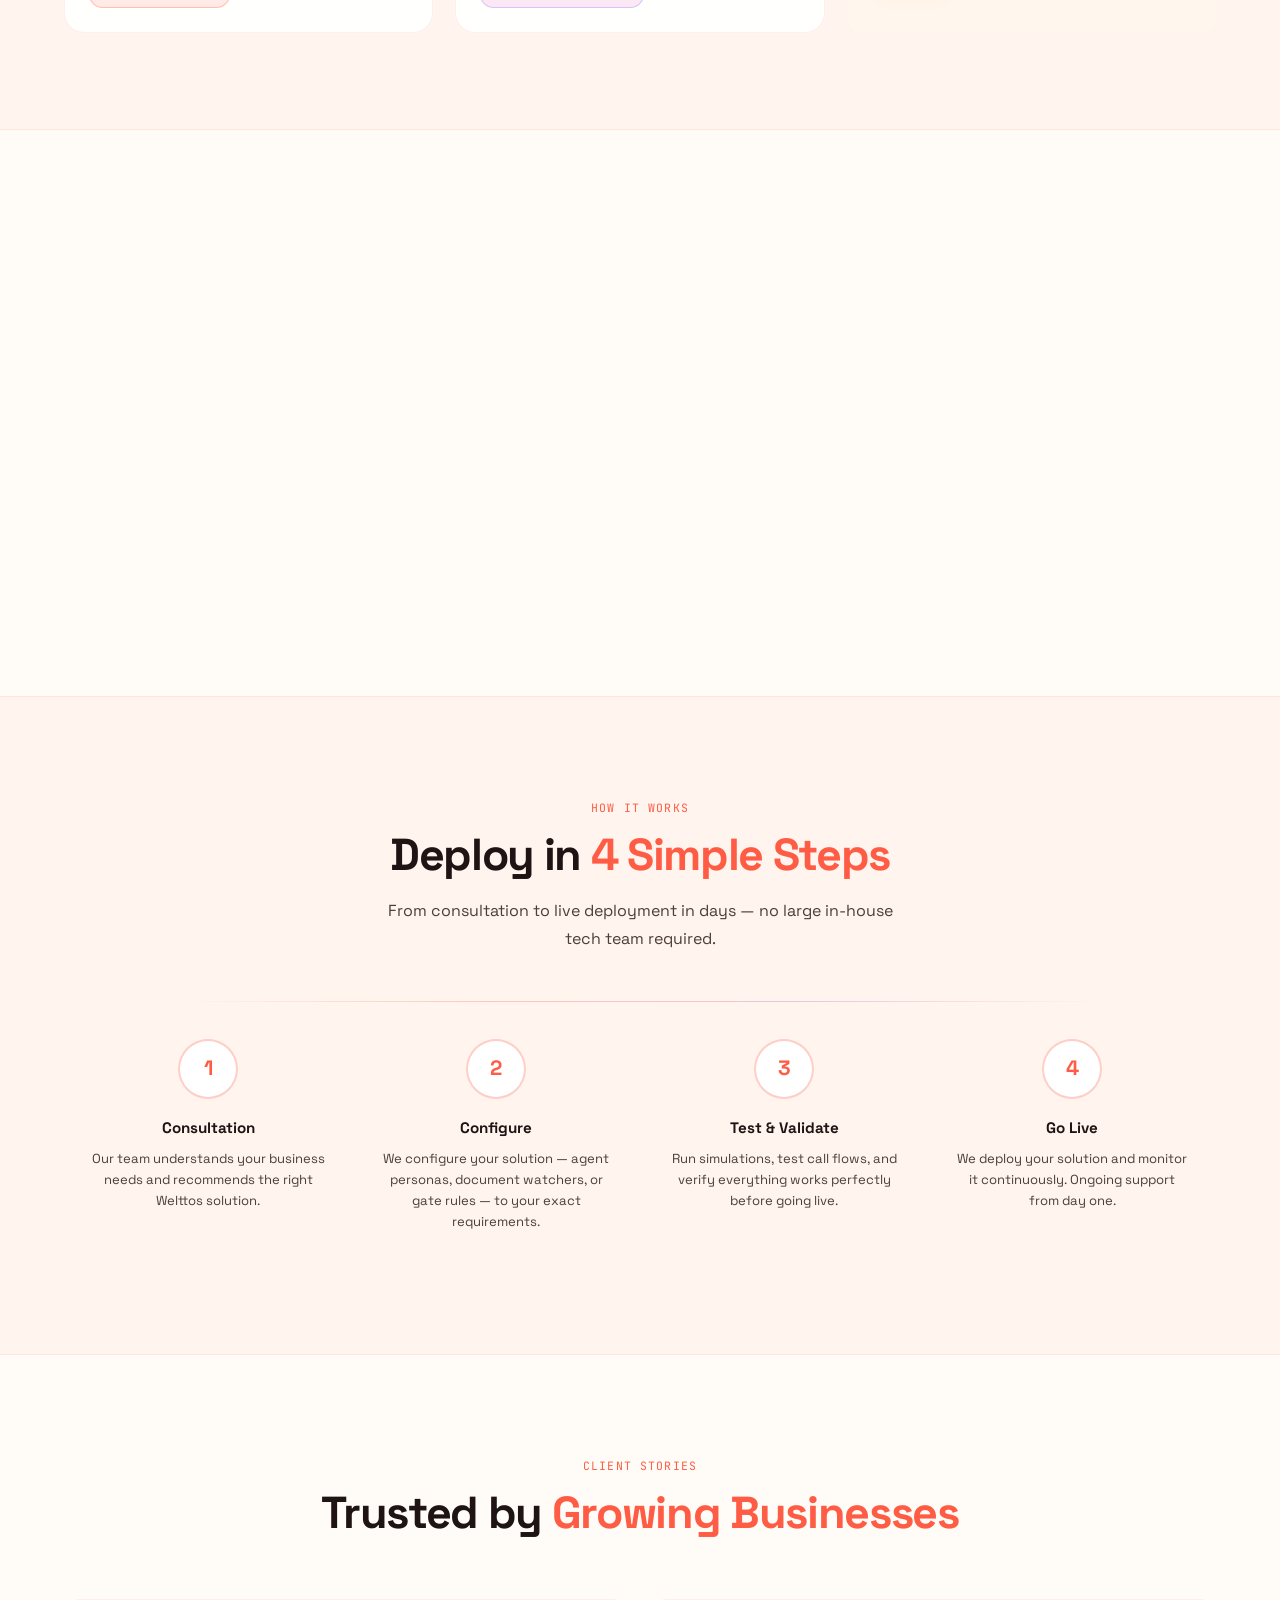
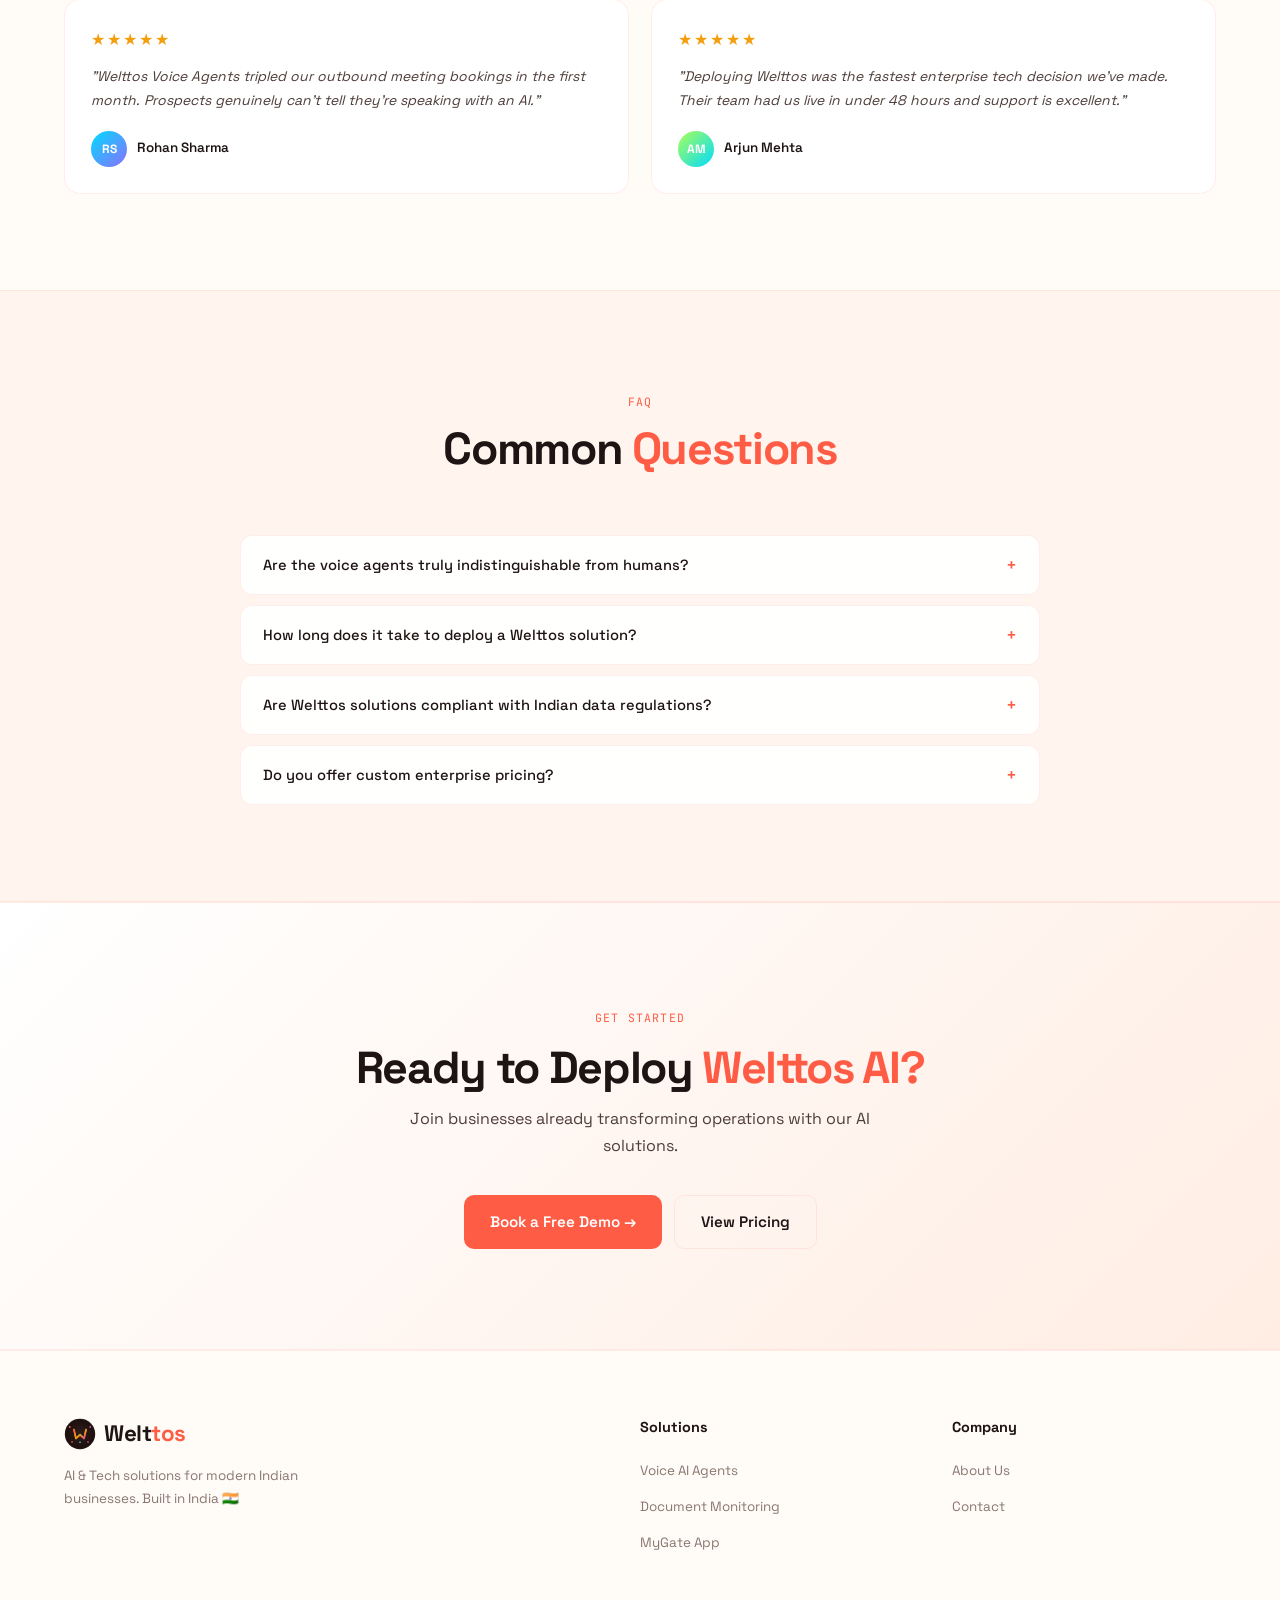
==== commit 9be4be36: "Webv7 Modified website with Red color themes, Added Click to Chat Whatsapp Button & Added SEO" ====
--- a/index.html
+++ b/index.html
@@ -1,11 +1,11 @@
 <!DOCTYPE html>
-<html lang="en">
+<html lang="en" data-theme="light">
 <head>
 <meta charset="UTF-8"/>
 <meta name="viewport" content="width=device-width, initial-scale=1.0"/>
 <title>Welttos — AI & Tech Solutions</title>
 <meta name="description" content="Pune-based AI & Tech company delivering intelligent voice agents, document intelligence, and smart visitor management for modern businesses."/>
-<meta name="theme-color" content="#05060F"/>
+<meta name="theme-color" content="#FFFCF7"/>
 <!-- Open Graph / Social -->
 <meta property="og:type" content="website"/>
 <meta property="og:title" content="Welttos — AI & Tech Solutions"/>
@@ -73,6 +73,56 @@
   }
 }
 </script>
+<!-- Structured Data: FAQPage -->
+<script type="application/ld+json">
+{
+  "@context": "https://schema.org",
+  "@type": "FAQPage",
+  "mainEntity": [
+    {
+      "@type": "Question",
+      "name": "Are the voice agents truly indistinguishable from humans?",
+      "acceptedAnswer": {
+        "@type": "Answer",
+        "text": "Welttos Voice Agents use state-of-the-art neural TTS with natural intonation, breathing patterns, and dynamic responses. In tests, over 87% of listeners cannot distinguish our agents from live callers on first contact."
+      }
+    },
+    {
+      "@type": "Question",
+      "name": "How long does it take to deploy a Welttos solution?",
+      "acceptedAnswer": {
+        "@type": "Answer",
+        "text": "To deploy a solution the time taken will be based on the client's requirements. Our team handles the entire setup process for you."
+      }
+    },
+    {
+      "@type": "Question",
+      "name": "Are Welttos solutions compliant with Indian data regulations?",
+      "acceptedAnswer": {
+        "@type": "Answer",
+        "text": "Yes. We're compliant with TRAI calling regulations, India's DPDP Act 2023, and optionally GDPR and HIPAA for international clients, with full India-based server deployment options."
+      }
+    },
+    {
+      "@type": "Question",
+      "name": "Do you offer custom enterprise pricing?",
+      "acceptedAnswer": {
+        "@type": "Answer",
+        "text": "All our solutions are custom-quoted based on your specific requirements. There are no fixed fees or surprises. Schedule a consultation and we'll design a solution and pricing plan built around your needs."
+      }
+    }
+  ]
+}
+</script>
+
+<script async src="https://www.googletagmanager.com/gtag/js?id=G-7E89B5433L"></script>
+<script>
+  window.dataLayer = window.dataLayer || [];
+  function gtag(){dataLayer.push(arguments);}
+  gtag('js', new Date());
+  gtag('config', 'G-7E89B5433L');
+</script>
+
 </head>
 <body>
 
@@ -80,7 +130,7 @@
 
 <nav id="main-nav">
   <a href="index.html" class="logo">
-    <div class="logo-mark"><img src="assets/logo.svg" alt="Welttos logo"/></div>
+    <div class="logo-mark"><img src="assets/logo.svg" alt="Welttos logo" loading="lazy"/></div>
     Welt<em>tos</em>
   </a>
 
@@ -127,7 +177,7 @@
     </div>
     <div class="prod-grid">
       <a href="products.html" class="prod-card fu" style="text-decoration:none;">
-        <img class="prod-img" src="images/ai-voice-agents.png" alt="AI Voice Calling Agents"/>
+        <img class="prod-img" src="images/ai-voice-agents.png" alt="AI Voice Calling Agents" loading="lazy"/>
         <div class="prod-body">
           <div class="prod-icon">🎙️</div>
           <h3>AI Voice Calling Agents</h3>
@@ -136,7 +186,7 @@
         </div>
       </a>
       <a href="products.html" class="prod-card fu" style="text-decoration:none;">
-        <img class="prod-img" src="images/document-monitoring.png" alt="Document Monitoring System"/>
+        <img class="prod-img" src="images/document-monitoring.png" alt="Document Monitoring System" loading="lazy"/>
         <div class="prod-body">
           <div class="prod-icon" style="background:var(--violet2);border-color:rgba(139,111,255,.3)">📄</div>
           <h3>Document Monitoring System</h3>
@@ -146,7 +196,7 @@
       </a>
       <a href="products.html" class="cs-wrap fu" style="text-decoration:none;">
         <div class="prod-card" style="border-radius:0">
-          <img class="prod-img" src="images/my-gate-app.png" alt="MyGate App"/>
+          <img class="prod-img" src="images/my-gate-app.png" alt="MyGate App" loading="lazy"/>
           <div class="prod-body">
             <div class="prod-icon" style="background:var(--amberglow);border-color:rgba(255,184,48,.3)">🏘️</div>
             <h3>MyGate App</h3>
@@ -239,7 +289,7 @@
   <div class="fg">
     <div class="fb">
       <a href="index.html" class="logo" style="margin-bottom:0">
-        <div class="logo-mark logo-mark-sm"><img src="assets/logo.svg" alt="Welttos logo"/></div>
+        <div class="logo-mark logo-mark-sm"><img src="assets/logo.svg" alt="Welttos logo" loading="lazy"/></div>
         Welt<em>tos</em>
       </a>
       <p>AI &amp; Tech solutions for modern Indian businesses. Built in India 🇮🇳</p>
@@ -263,5 +313,16 @@
 </footer>
 
 <script src="js/main.js"></script>
+
+<!-- WhatsApp Click-to-Chat -->
+<a href="https://wa.me/918975655663?text=Hi!%20I%27d%20like%20to%20know%20more%20about%20Welttos%27s%20AI%20solutions."
+   class="whatsapp-fab"
+   target="_blank"
+   rel="noopener"
+   aria-label="Chat with Welttos on WhatsApp">
+  <svg viewBox="0 0 24 24" xmlns="http://www.w3.org/2000/svg" aria-hidden="true">
+    <path d="M17.472 14.382c-.297-.149-1.758-.867-2.03-.967-.273-.099-.471-.148-.67.15-.197.297-.767.966-.94 1.164-.173.199-.347.223-.644.075-.297-.15-1.255-.463-2.39-1.475-.883-.788-1.48-1.761-1.653-2.059-.173-.297-.018-.458.13-.606.134-.133.298-.347.446-.52.149-.174.198-.298.298-.497.099-.198.05-.371-.025-.52-.075-.149-.669-1.612-.916-2.207-.242-.579-.487-.5-.669-.51-.173-.008-.371-.01-.57-.01-.198 0-.52.074-.792.372-.272.297-1.04 1.016-1.04 2.479 0 1.462 1.065 2.875 1.213 3.074.149.198 2.096 3.2 5.077 4.487.709.306 1.262.489 1.694.625.712.227 1.36.195 1.871.118.571-.085 1.758-.719 2.006-1.413.248-.694.248-1.289.173-1.413-.074-.124-.272-.198-.57-.347m-5.421 7.403h-.004a9.87 9.87 0 01-5.031-1.378l-.361-.214-3.741.982.998-3.648-.235-.374a9.86 9.86 0 01-1.51-5.26c.001-5.45 4.436-9.884 9.888-9.884 2.64 0 5.122 1.03 6.988 2.898a9.825 9.825 0 012.893 6.994c-.003 5.45-4.437 9.884-9.885 9.884m8.413-18.297A11.815 11.815 0 0012.05 0C5.495 0 .16 5.335.157 11.892c0 2.096.547 4.142 1.588 5.945L.057 24l6.305-1.654a11.882 11.882 0 005.683 1.448h.005c6.554 0 11.89-5.335 11.893-11.893A11.821 11.821 0 0020.464 3.488"/>
+  </svg>
+</a>
 </body>
 </html>
--- a/css/styles.css
+++ b/css/styles.css
@@ -1,75 +1,76 @@
 /* ═══════════════════════════════════════════════
    WELTTOS — DUAL THEME DESIGN SYSTEM
+   Light = default · Tomato Red accent
 ═══════════════════════════════════════════════ */
 
-/* ── DARK THEME ── */
-[data-theme="dark"] {
-  --bg:        #05060F;
-  --bg2:       #0B0D1A;
-  --bg3:       #111627;
-  --bg4:       #181D30;
-  --card:      rgba(255,255,255,0.03);
-  --card-h:    rgba(0,220,255,0.05);
-  --primary:   #00DCFF;
-  --primary2:  #00AACA;
-  --primglow:  rgba(0,220,255,0.18);
-  --violet:    #8B6FFF;
-  --violet2:   rgba(139,111,255,0.18);
-  --lime:      #AAFF57;
-  --limeglow:  rgba(170,255,87,0.13);
-  --amber:     #FFB830;
-  --amberglow: rgba(255,184,48,0.15);
-  --text:      #E8EDF8;
-  --text2:     #A8B4CC;
-  --muted:     #6A7590;
-  --border:    rgba(255,255,255,0.07);
-  --borderc:   rgba(0,220,255,0.2);
-  --shadow:    0 8px 40px rgba(0,0,0,0.5);
-  --shadow-c:  0 8px 40px rgba(0,220,255,0.12);
-  --sec-alt:   #0B0D1A;
-  --input-bg:  rgba(255,255,255,0.04);
-  --input-bor: rgba(255,255,255,0.1);
-  --cs-overlay: rgba(5,6,15,0.82);
-  --cs-badge-bg: rgba(255,184,48,0.15);
-  --cs-badge-bor: rgba(255,184,48,0.4);
-  --cs-badge-text: #FFB830;
-  --cs-dot:     #FFB830;
-  --cs-h:       #FFD878;
-}
-
-/* ── LIGHT THEME ── */
+/* ── LIGHT THEME (default) ── */
 [data-theme="light"] {
-  --bg:        #F2F5FF;
-  --bg2:       #E8EEFF;
-  --bg3:       #FFFFFF;
-  --bg4:       #EEF2FF;
+  --bg:        #FFFCF7;  /* warm cream */
+  --bg2:       #FFF5EE;  /* peachy alt sections */
+  --bg3:       #FFFFFF;  /* card surfaces */
+  --bg4:       #FFEDE3;  /* peach elevated */
   --card:      rgba(255,255,255,0.92);
   --card-h:    rgba(255,255,255,1);
-  --primary:   #4338CA;
-  --primary2:  #3730A3;
-  --primglow:  rgba(67,56,202,0.12);
-  --violet:    #7C3AED;
-  --violet2:   rgba(124,58,237,0.12);
-  --lime:      #16A34A;
-  --limeglow:  rgba(22,163,74,0.1);
-  --amber:     #D97706;
-  --amberglow: rgba(217,119,6,0.12);
-  --text:      #1E1B4B;
-  --text2:     #374151;
-  --muted:     #6B7280;
-  --border:    rgba(67,56,202,0.12);
-  --borderc:   rgba(67,56,202,0.3);
-  --shadow:    0 4px 24px rgba(67,56,202,0.1);
-  --shadow-c:  0 8px 40px rgba(67,56,202,0.2);
-  --sec-alt:   #FFFFFF;
-  --input-bg:  rgba(255,255,255,0.9);
-  --input-bor: rgba(67,56,202,0.2);
-  --cs-overlay: rgba(255,250,240,0.88);
-  --cs-badge-bg: rgba(217,119,6,0.1);
-  --cs-badge-bor: rgba(217,119,6,0.35);
+  --primary:   #FF5C45;  /* TOMATO RED — primary accent */
+  --primary2:  #E54635;  /* darker tomato (hover) */
+  --primglow:  rgba(255,92,69,0.13);
+  --violet:    #D946A8;  /* raspberry pink — secondary */
+  --violet2:   rgba(217,70,168,0.12);
+  --lime:      #14B8A6;  /* teal — accent / positive */
+  --limeglow:  rgba(20,184,166,0.12);
+  --amber:     #F59E0B;  /* amber — warnings / highlights */
+  --amberglow: rgba(245,158,11,0.12);
+  --text:      #1F1414;  /* dark warm brown */
+  --text2:     #4D3D38;  /* warm gray body text */
+  --muted:     #8A766F;  /* warm muted */
+  --border:    rgba(255,92,69,0.10);
+  --borderc:   rgba(255,92,69,0.30);
+  --shadow:    0 4px 24px rgba(255,92,69,0.08);
+  --shadow-c:  0 8px 40px rgba(255,92,69,0.18);
+  --sec-alt:   #FFF5EE;  /* peachy alt-bg sections */
+  --input-bg:  rgba(255,255,255,0.95);
+  --input-bor: rgba(255,92,69,0.20);
+  --cs-overlay: rgba(255,245,235,0.88);
+  --cs-badge-bg: rgba(245,158,11,0.12);
+  --cs-badge-bor: rgba(245,158,11,0.40);
   --cs-badge-text: #B45309;
-  --cs-dot:     #D97706;
+  --cs-dot:     #F59E0B;
   --cs-h:       #92400E;
+}
+
+/* ── DARK THEME (optional toggle) ── */
+[data-theme="dark"] {
+  --bg:        #1A0F0D;  /* very dark warm brown */
+  --bg2:       #241715;  /* slightly lighter */
+  --bg3:       #2E1D1A;  /* card surfaces */
+  --bg4:       #38231F;  /* peach elevated */
+  --card:      rgba(255,255,255,0.04);
+  --card-h:    rgba(255,122,101,0.07);
+  --primary:   #FF7A65;  /* lighter tomato (more visible on dark) */
+  --primary2:  #FF5C45;  /* main tomato as hover */
+  --primglow:  rgba(255,122,101,0.20);
+  --violet:    #FF80C0;  /* light pink */
+  --violet2:   rgba(255,128,192,0.16);
+  --lime:      #5EEAD4;  /* light teal */
+  --limeglow:  rgba(94,234,212,0.13);
+  --amber:     #FBBF24;
+  --amberglow: rgba(251,191,36,0.15);
+  --text:      #FFF5F0;  /* warm white */
+  --text2:     #D6C0B8;  /* warm light gray */
+  --muted:     #8C766C;
+  --border:    rgba(255,255,255,0.07);
+  --borderc:   rgba(255,122,101,0.25);
+  --shadow:    0 8px 40px rgba(0,0,0,0.5);
+  --shadow-c:  0 8px 40px rgba(255,122,101,0.15);
+  --sec-alt:   #241715;
+  --input-bg:  rgba(255,255,255,0.04);
+  --input-bor: rgba(255,255,255,0.10);
+  --cs-overlay: rgba(26,15,13,0.82);
+  --cs-badge-bg: rgba(251,191,36,0.15);
+  --cs-badge-bor: rgba(251,191,36,0.40);
+  --cs-badge-text: #FBBF24;
+  --cs-dot:     #FBBF24;
+  --cs-h:       #FCD34D;
 }
 
 /* ── BASE ── */
@@ -258,7 +259,7 @@
   margin-bottom: 22px;
 }
 h1 .grad {
-  background: linear-gradient(115deg, var(--primary) 0%, var(--violet) 55%, #FF6B6B 100%);
+  background: linear-gradient(115deg, #FF5C45 0%, #FF8A65 35%, #F59E0B 70%, #D946A8 100%);
   -webkit-background-clip: text; -webkit-text-fill-color: transparent; background-clip: text;
   background-size: 200% 200%; animation: gradShift 5s ease-in-out infinite;
 }
@@ -1062,3 +1063,107 @@
   }
   #bg-canvas { opacity: 0.3; }
 }
+
+/* ════════════════════════════════════════════════════════════
+   WHATSAPP FLOATING CHAT BUTTON
+═══════════════════════════════════════════════════════════ */
+.whatsapp-fab {
+  position: fixed;
+  bottom: 24px;
+  right: 24px;
+  width: 60px;
+  height: 60px;
+  border-radius: 50%;
+  background: #25D366;  /* official WhatsApp green */
+  display: flex;
+  align-items: center;
+  justify-content: center;
+  text-decoration: none;
+  box-shadow: 0 6px 24px rgba(37, 211, 102, 0.40);
+  z-index: 150;
+  transition: transform .3s cubic-bezier(.34, 1.56, .64, 1),
+              box-shadow .3s,
+              opacity .3s;
+  animation: waPulse 2.4s infinite;
+}
+
+.whatsapp-fab:hover {
+  transform: scale(1.1);
+  box-shadow: 0 10px 30px rgba(37, 211, 102, 0.55);
+  animation: none;
+  background: #1FB755;  /* slightly darker on hover */
+}
+
+.whatsapp-fab svg {
+  width: 32px;
+  height: 32px;
+  fill: #fff;
+}
+
+/* Pulsing halo to grab attention */
+@keyframes waPulse {
+  0%, 100% {
+    box-shadow: 0 6px 24px rgba(37, 211, 102, 0.40),
+                0 0 0 0 rgba(37, 211, 102, 0.50);
+  }
+  50% {
+    box-shadow: 0 6px 24px rgba(37, 211, 102, 0.40),
+                0 0 0 14px rgba(37, 211, 102, 0);
+  }
+}
+
+/* Tooltip on hover — desktop only */
+.whatsapp-fab::before {
+  content: 'Chat on WhatsApp';
+  position: absolute;
+  right: calc(100% + 14px);
+  top: 50%;
+  transform: translateY(-50%);
+  background: var(--bg3);
+  color: var(--text);
+  font-family: 'Space Grotesk', sans-serif;
+  font-size: 0.84rem;
+  font-weight: 500;
+  padding: 8px 14px;
+  border-radius: 8px;
+  border: 1px solid var(--borderc);
+  white-space: nowrap;
+  opacity: 0;
+  pointer-events: none;
+  transition: opacity .25s, transform .25s;
+  box-shadow: var(--shadow);
+}
+
+.whatsapp-fab:hover::before {
+  opacity: 1;
+  transform: translateY(-50%) translateX(-4px);
+}
+
+/* Hide when sidebar is open (mobile) so they don't overlap */
+body.sidebar-open .whatsapp-fab {
+  opacity: 0;
+  pointer-events: none;
+  transform: scale(0.8);
+}
+
+/* Mobile sizing */
+@media (max-width: 700px) {
+  .whatsapp-fab {
+    width: 54px;
+    height: 54px;
+    bottom: 18px;
+    right: 18px;
+  }
+  .whatsapp-fab svg {
+    width: 28px;
+    height: 28px;
+  }
+  .whatsapp-fab::before {
+    display: none;  /* hide tooltip on touch devices */
+  }
+}
+
+/* Respect reduced motion preference */
+@media (prefers-reduced-motion: reduce) {
+  .whatsapp-fab { animation: none; }
+}
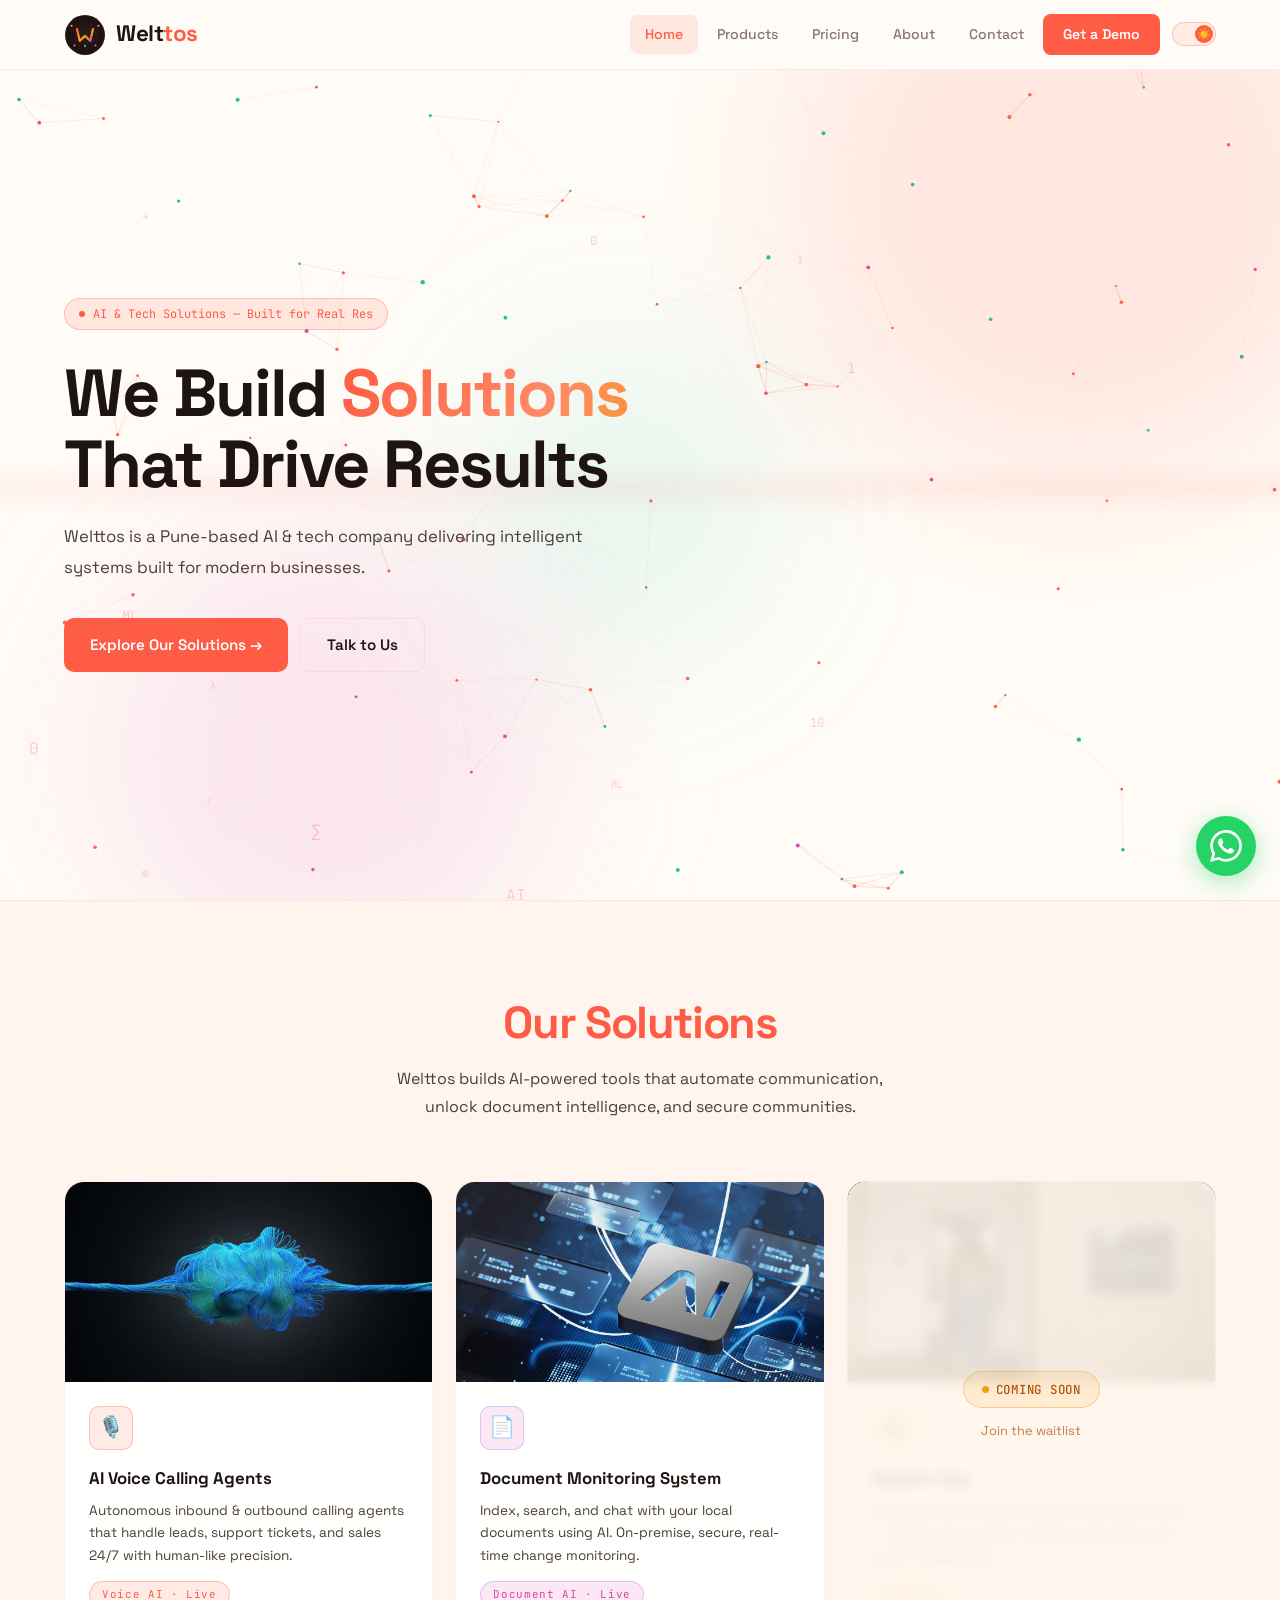
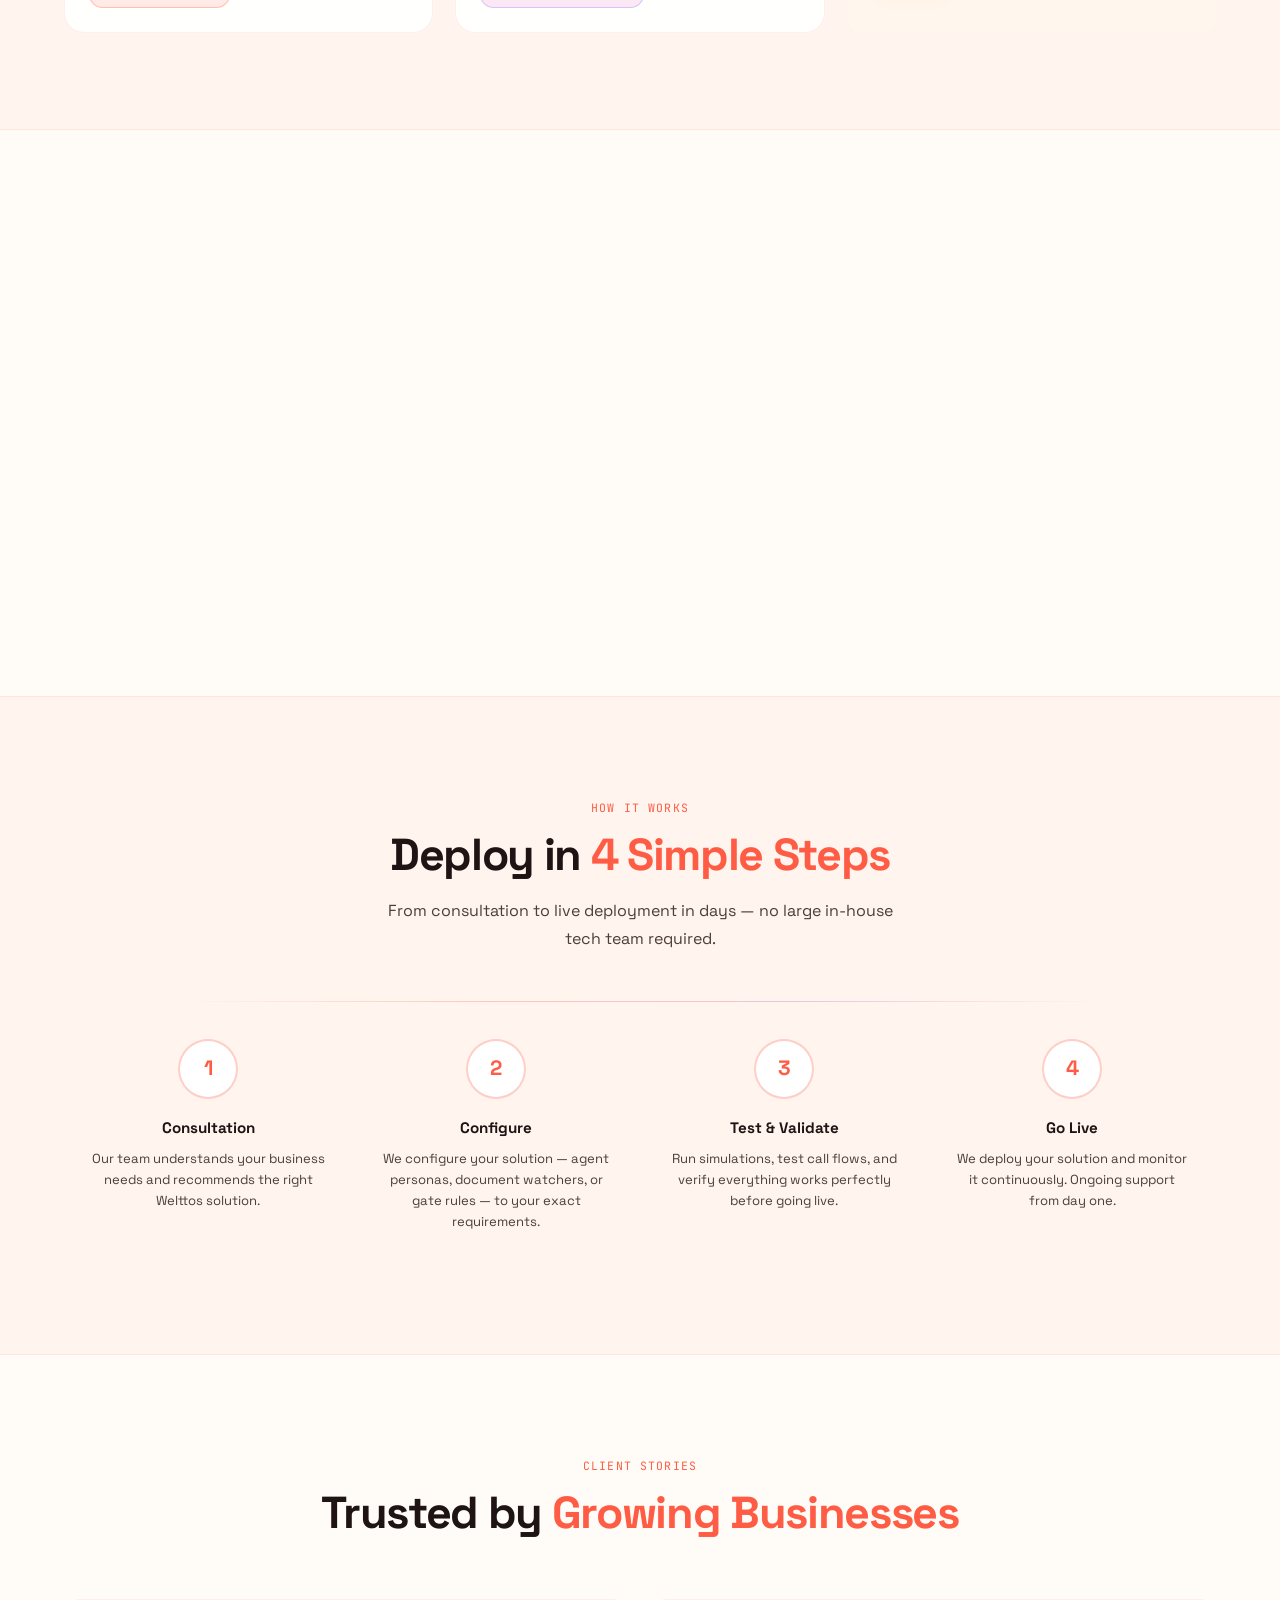
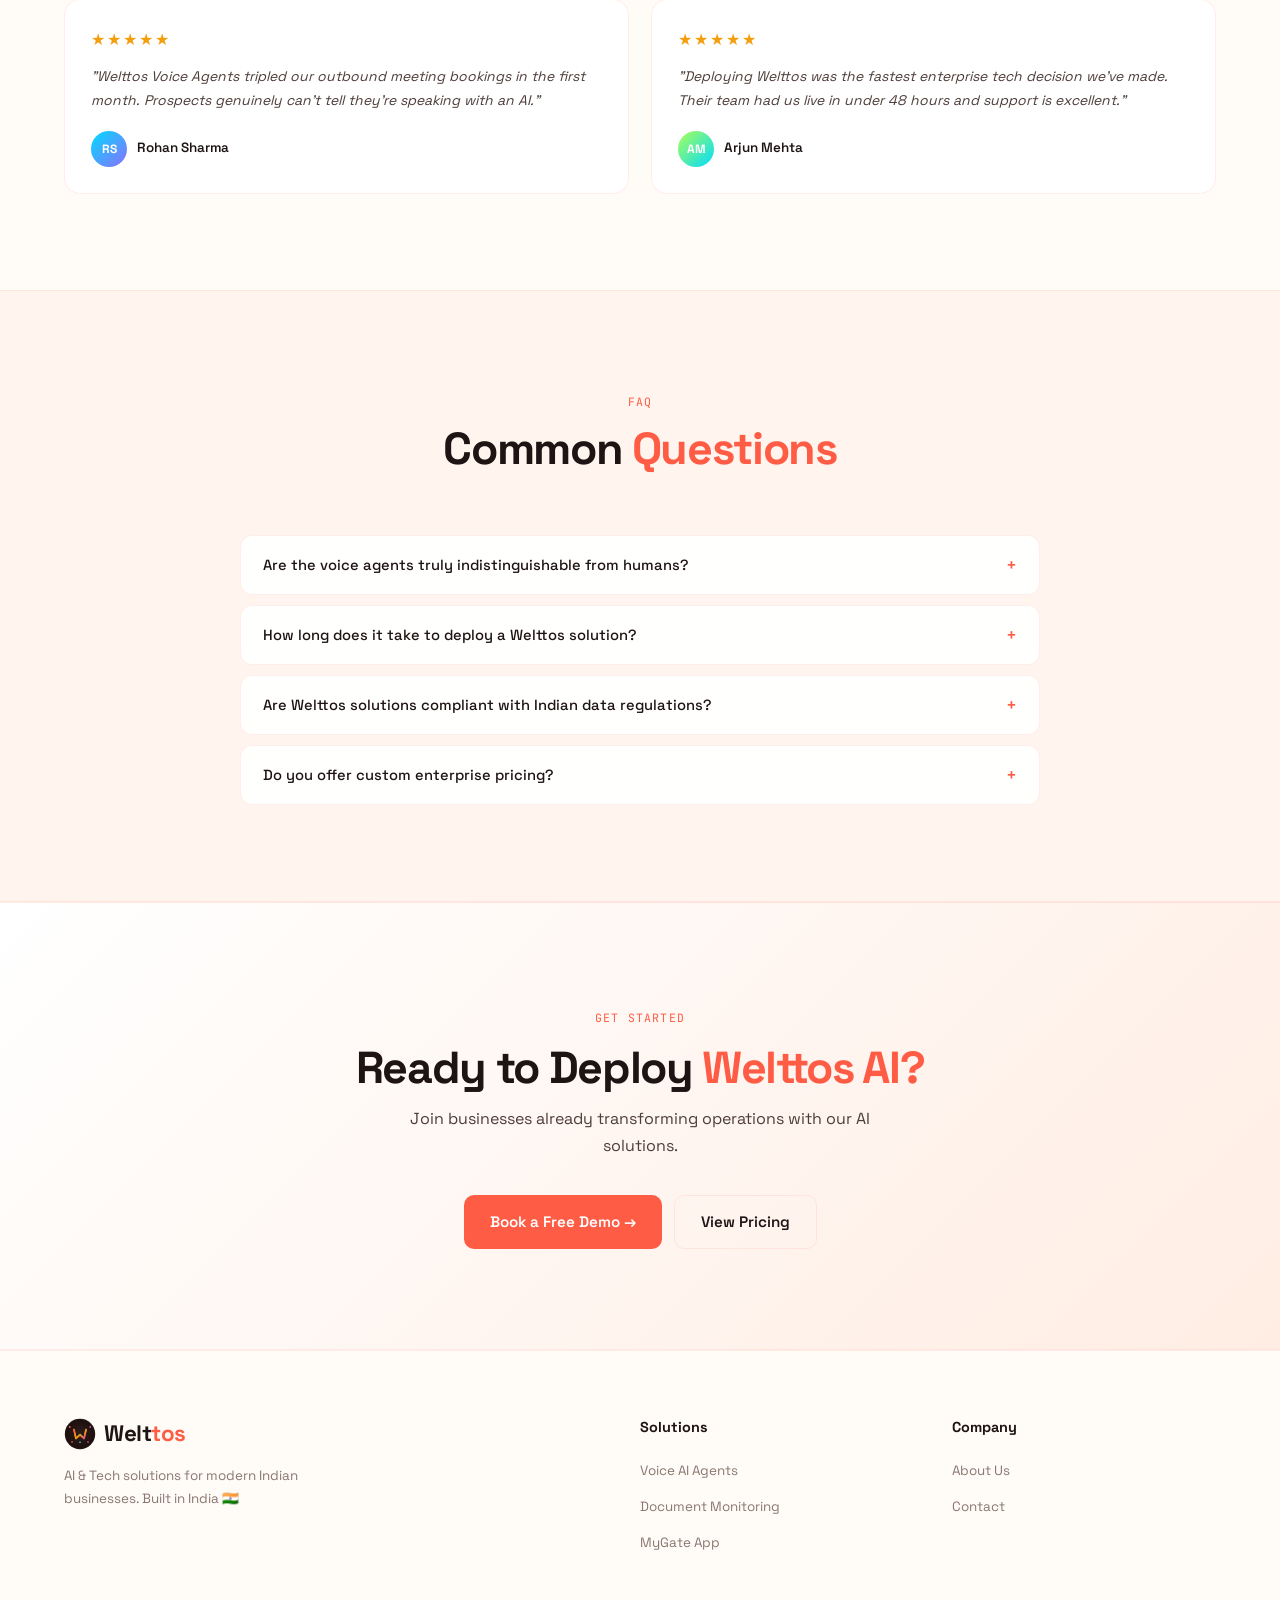
==== commit f626a4d4: "Webv7 Corrected URL Inspection error" ====
--- a/index.html
+++ b/index.html
@@ -63,8 +63,8 @@
 {
   "@context": "https://schema.org",
   "@type": "WebPage",
-  "name": 'Welttos — AI & Tech Solutions',
-  "description": 'Pune-based AI & Tech company delivering intelligent voice agents, document intelligence, and smart visitor management for modern businesses.',
+  "name": "Welttos — AI & Tech Solutions",
+  "description": "Pune-based AI & Tech company delivering intelligent voice agents, document intelligence, and smart visitor management for modern businesses.",
   "url": "https://welttos.com/",
   "isPartOf": {
     "@type": "WebSite",
@@ -115,14 +115,20 @@
 }
 </script>
 
-<script async src="https://www.googletagmanager.com/gtag/js?id=G-7E89B5433L"></script>
+<!-- ════════════════════════════════════════════════
+  GOOGLE ANALYTICS 4 — UNCOMMENT AND ADD YOUR ID
+  Get your Measurement ID from https://analytics.google.com
+  (Create a property → Web stream → copy the "G-XXXXXXXXXX" ID)
+═══════════════════════════════════════════════════ -->
+<!--
+<script async src="https://www.googletagmanager.com/gtag/js?id=G-XXXXXXXXXX"></script>
 <script>
   window.dataLayer = window.dataLayer || [];
   function gtag(){dataLayer.push(arguments);}
   gtag('js', new Date());
-  gtag('config', 'G-7E89B5433L');
+  gtag('config', 'G-XXXXXXXXXX');
 </script>
-
+-->
 </head>
 <body>
 
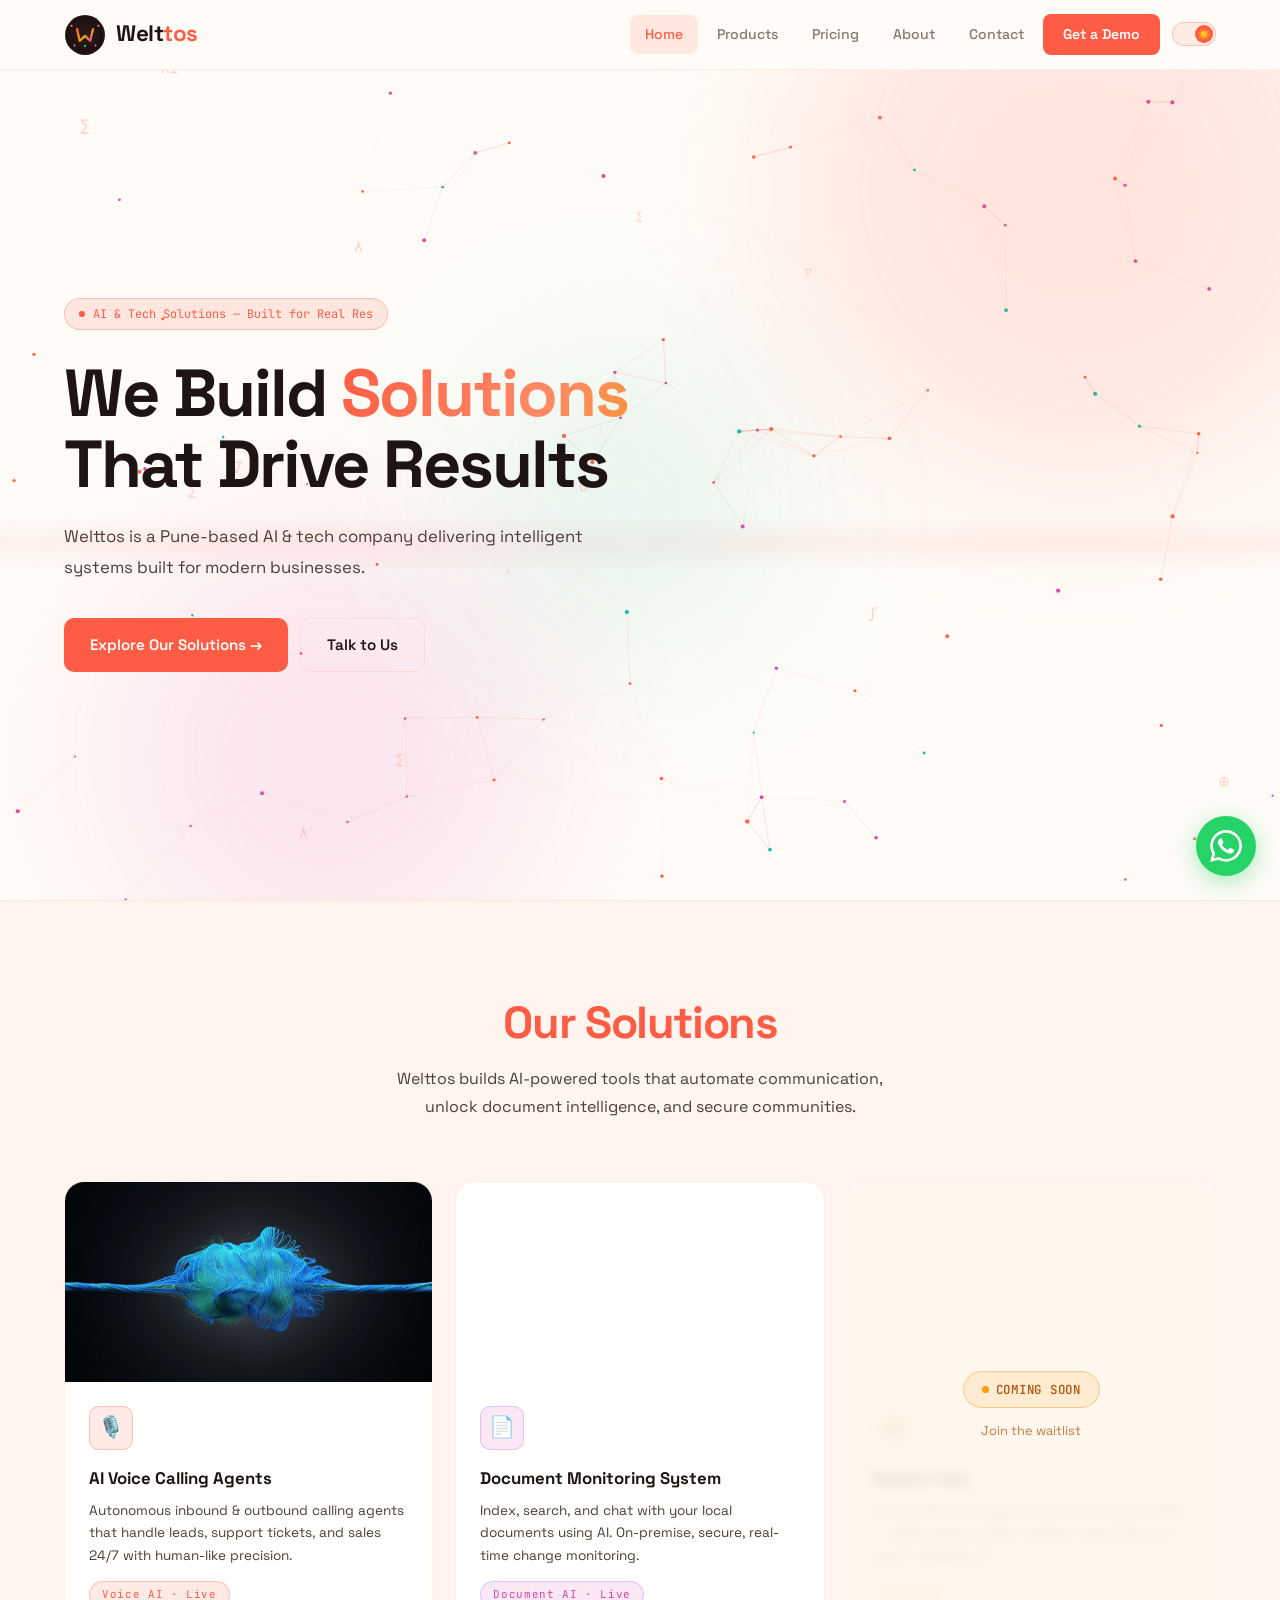
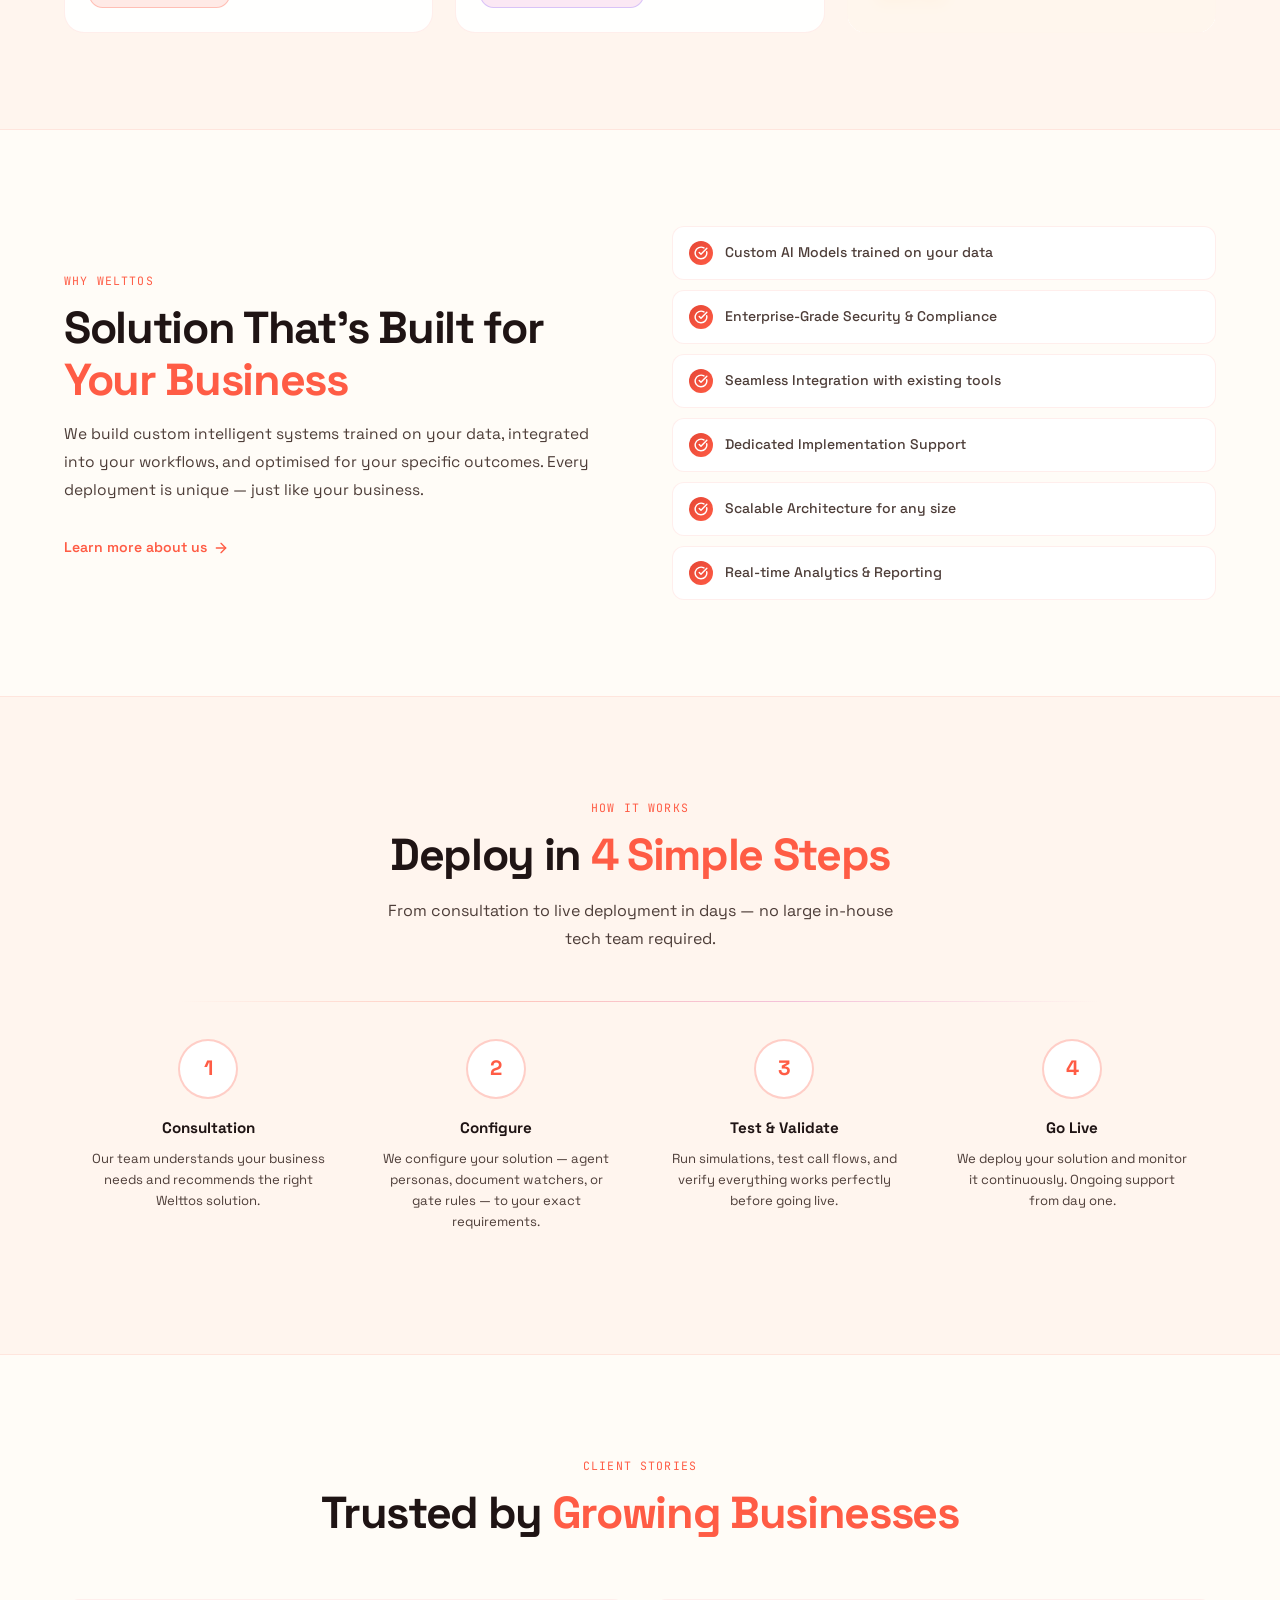
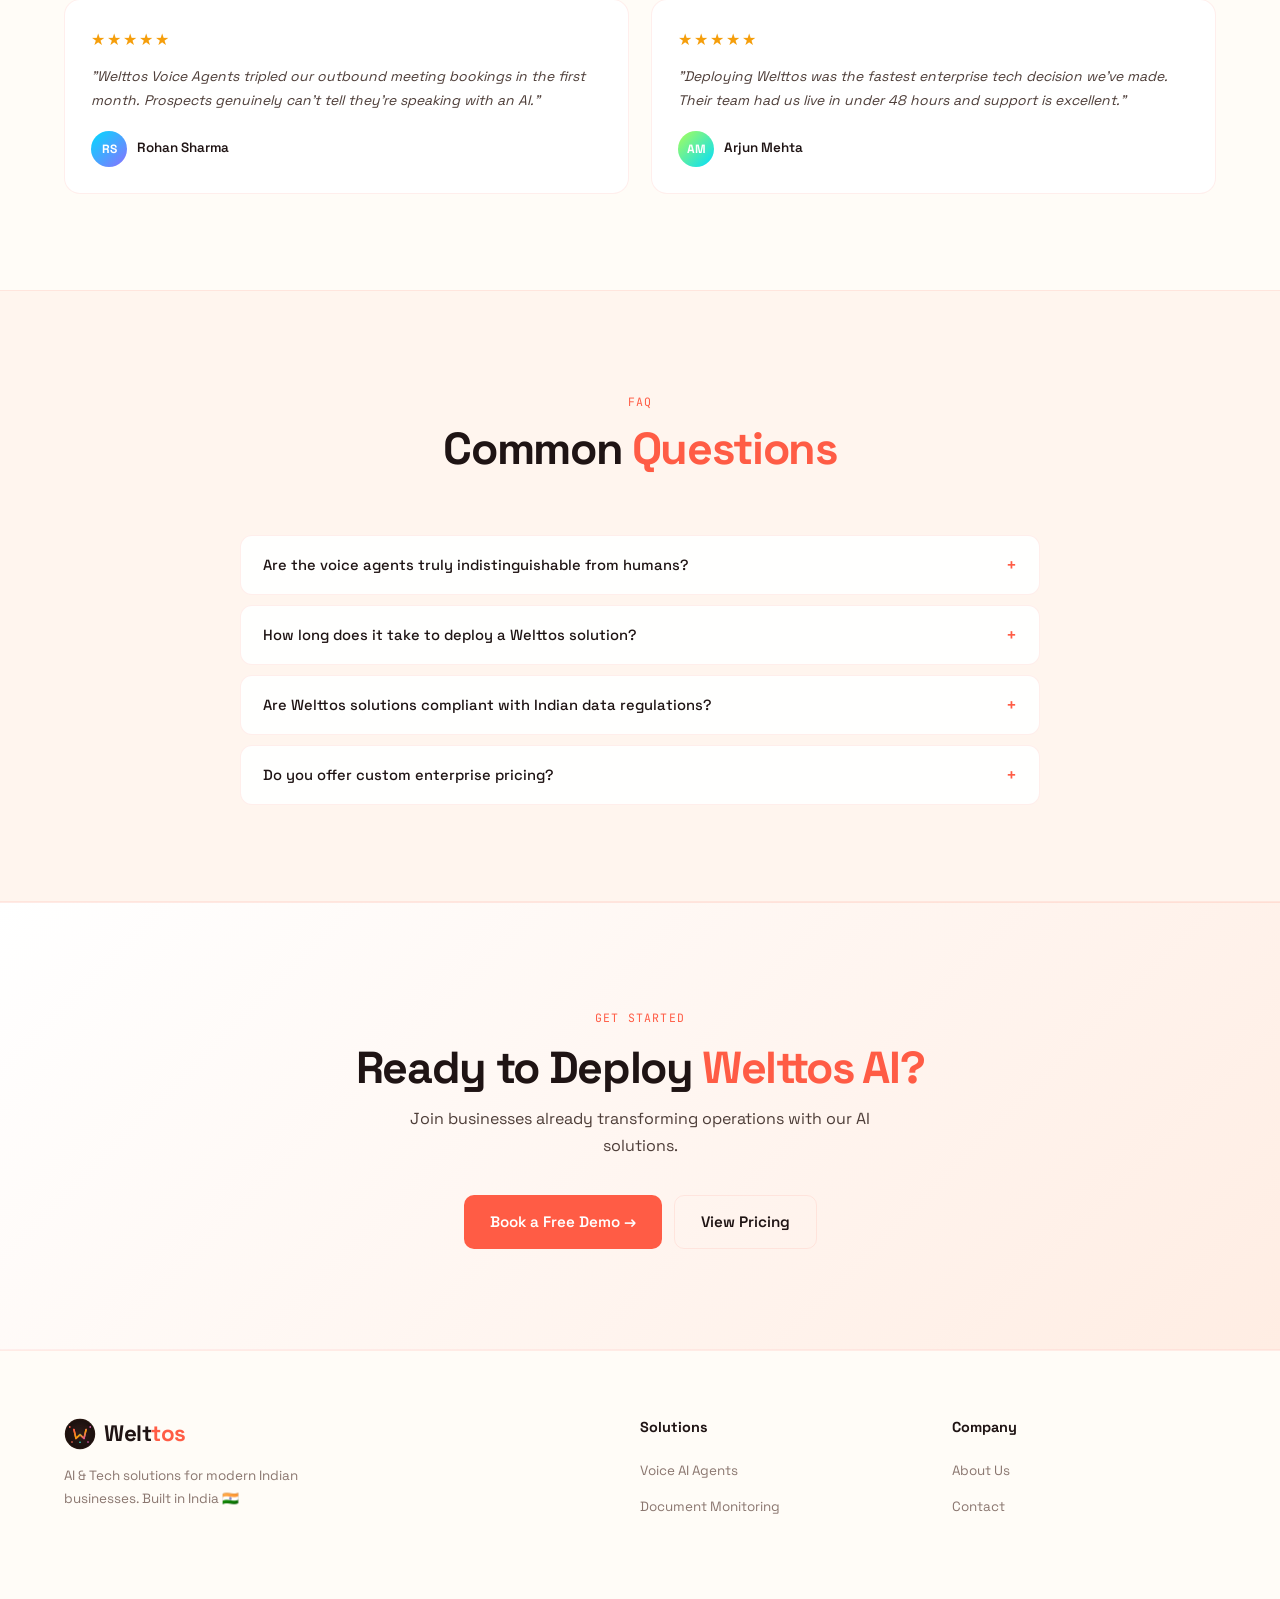
==== commit 8f293972: "WEBv7a Added Performance Improvements and Removed MyGateApp from the Footer." ====
--- a/index.html
+++ b/index.html
@@ -3,20 +3,23 @@
 <head>
 <meta charset="UTF-8"/>
 <meta name="viewport" content="width=device-width, initial-scale=1.0"/>
-<title>Welttos — AI & Tech Solutions</title>
-<meta name="description" content="Pune-based AI & Tech company delivering intelligent voice agents, document intelligence, and smart visitor management for modern businesses."/>
+<title>Welttos — AI Voice Agents & Document AI Solutions, Pune</title>
+<meta name="description" content="Pune AI & Tech solutions — voice agents, document intelligence, and smart visitor management for modern businesses."/>
 <meta name="theme-color" content="#FFFCF7"/>
 <!-- Open Graph / Social -->
 <meta property="og:type" content="website"/>
-<meta property="og:title" content="Welttos — AI & Tech Solutions"/>
-<meta property="og:description" content="Pune-based AI & Tech company delivering intelligent voice agents, document intelligence, and smart visitor management for modern businesses."/>
-<meta property="og:image" content="https://welttos.com/assets/icon-512.png"/>
+<meta property="og:title" content="Welttos — AI Voice Agents & Document AI Solutions, Pune"/>
+<meta property="og:description" content="Pune AI & Tech solutions — voice agents, document intelligence, and smart visitor management for modern businesses."/>
+<meta property="og:image" content="https://welttos.com/assets/og-image.png"/>
+<meta property="og:image:width" content="1200"/>
+<meta property="og:image:height" content="630"/>
+<meta property="og:image:alt" content="Welttos — AI Voice Agents, Document AI &amp; Smart Solutions"/>
 <meta property="og:url" content="https://welttos.com/"/>
 <meta property="og:site_name" content="Welttos"/>
 <meta name="twitter:card" content="summary_large_image"/>
-<meta name="twitter:title" content="Welttos — AI & Tech Solutions"/>
-<meta name="twitter:description" content="Pune-based AI & Tech company delivering intelligent voice agents, document intelligence, and smart visitor management for modern businesses."/>
-<meta name="twitter:image" content="https://welttos.com/assets/icon-512.png"/>
+<meta name="twitter:title" content="Welttos — AI Voice Agents & Document AI Solutions, Pune"/>
+<meta name="twitter:description" content="Pune AI & Tech solutions — voice agents, document intelligence, and smart visitor management for modern businesses."/>
+<meta name="twitter:image" content="https://welttos.com/assets/og-image.png"/>
 <!-- Favicons -->
 <link rel="icon" type="image/svg+xml" href="assets/logo.svg"/>
 <link rel="icon" type="image/png" sizes="32x32" href="assets/favicon-32x32.png"/>
@@ -136,7 +139,7 @@
 
 <nav id="main-nav">
   <a href="index.html" class="logo">
-    <div class="logo-mark"><img src="assets/logo.svg" alt="Welttos logo" loading="lazy"/></div>
+    <div class="logo-mark"><img src="assets/logo.svg" alt="Welttos logo" loading="lazy" decoding="async"/></div>
     Welt<em>tos</em>
   </a>
 
@@ -183,7 +186,7 @@
     </div>
     <div class="prod-grid">
       <a href="products.html" class="prod-card fu" style="text-decoration:none;">
-        <img class="prod-img" src="images/ai-voice-agents.png" alt="AI Voice Calling Agents" loading="lazy"/>
+        <img class="prod-img" src="images/ai-voice-agents.png" alt="AI Voice Calling Agents" loading="lazy" decoding="async"/>
         <div class="prod-body">
           <div class="prod-icon">🎙️</div>
           <h3>AI Voice Calling Agents</h3>
@@ -192,7 +195,7 @@
         </div>
       </a>
       <a href="products.html" class="prod-card fu" style="text-decoration:none;">
-        <img class="prod-img" src="images/document-monitoring.png" alt="Document Monitoring System" loading="lazy"/>
+        <img class="prod-img" src="images/document-monitoring.png" alt="Document Monitoring System" loading="lazy" decoding="async"/>
         <div class="prod-body">
           <div class="prod-icon" style="background:var(--violet2);border-color:rgba(139,111,255,.3)">📄</div>
           <h3>Document Monitoring System</h3>
@@ -202,7 +205,7 @@
       </a>
       <a href="products.html" class="cs-wrap fu" style="text-decoration:none;">
         <div class="prod-card" style="border-radius:0">
-          <img class="prod-img" src="images/my-gate-app.png" alt="MyGate App" loading="lazy"/>
+          <img class="prod-img" src="images/my-gate-app.png" alt="MyGate App" loading="lazy" decoding="async"/>
           <div class="prod-body">
             <div class="prod-icon" style="background:var(--amberglow);border-color:rgba(255,184,48,.3)">🏘️</div>
             <h3>MyGate App</h3>
@@ -295,7 +298,7 @@
   <div class="fg">
     <div class="fb">
       <a href="index.html" class="logo" style="margin-bottom:0">
-        <div class="logo-mark logo-mark-sm"><img src="assets/logo.svg" alt="Welttos logo" loading="lazy"/></div>
+        <div class="logo-mark logo-mark-sm"><img src="assets/logo.svg" alt="Welttos logo" loading="lazy" decoding="async"/></div>
         Welt<em>tos</em>
       </a>
       <p>AI &amp; Tech solutions for modern Indian businesses. Built in India 🇮🇳</p>
@@ -305,7 +308,7 @@
       <ul>
         <li><a href="products.html">Voice AI Agents</a></li>
         <li><a href="products.html">Document Monitoring</a></li>
-        <li><a href="products.html">MyGate App</a></li>
+        <!-- <li><a href="products.html">MyGate App</a></li> --> <!-- enabled in future release -->
       </ul>
     </div>
     <div class="fc">
@@ -318,7 +321,7 @@
   </div>
 </footer>
 
-<script src="js/main.js"></script>
+<script src="js/main.js" defer></script>
 
 <!-- WhatsApp Click-to-Chat -->
 <a href="https://wa.me/918975655663?text=Hi!%20I%27d%20like%20to%20know%20more%20about%20Welttos%27s%20AI%20solutions."
